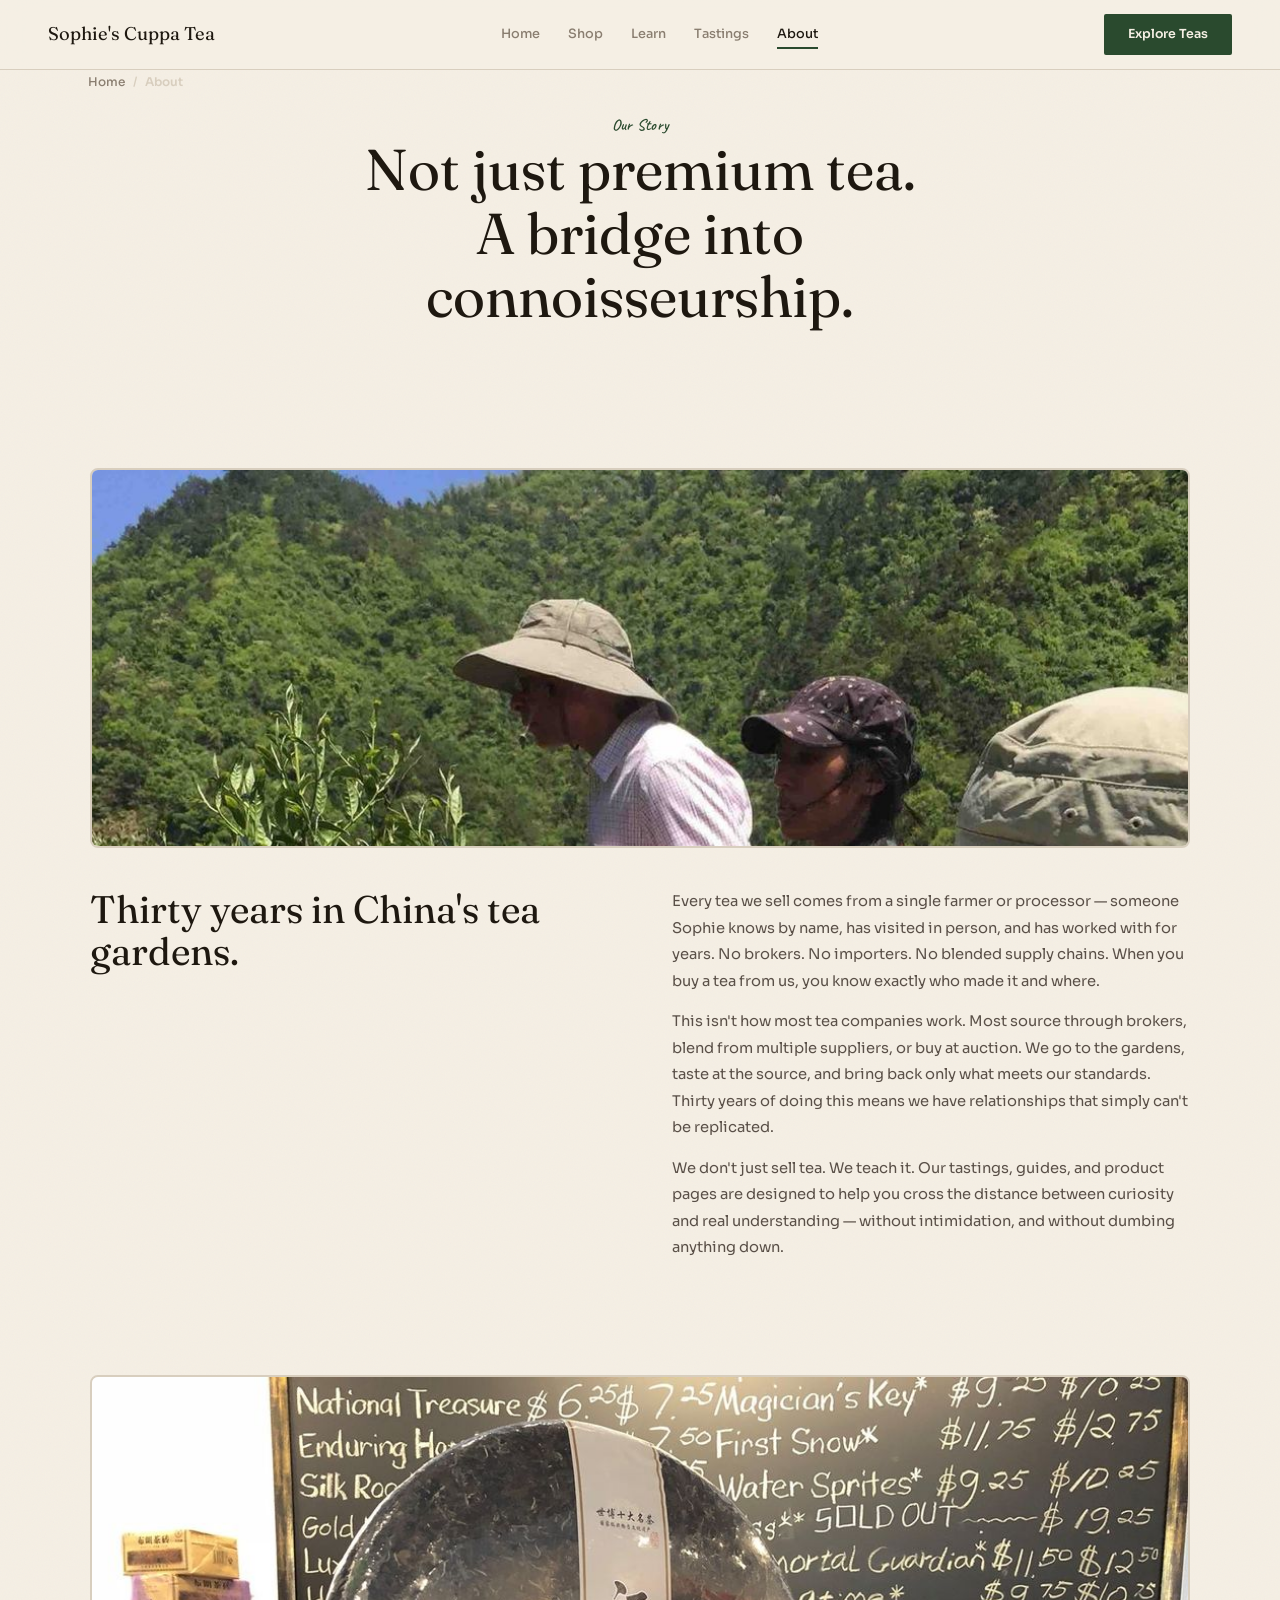
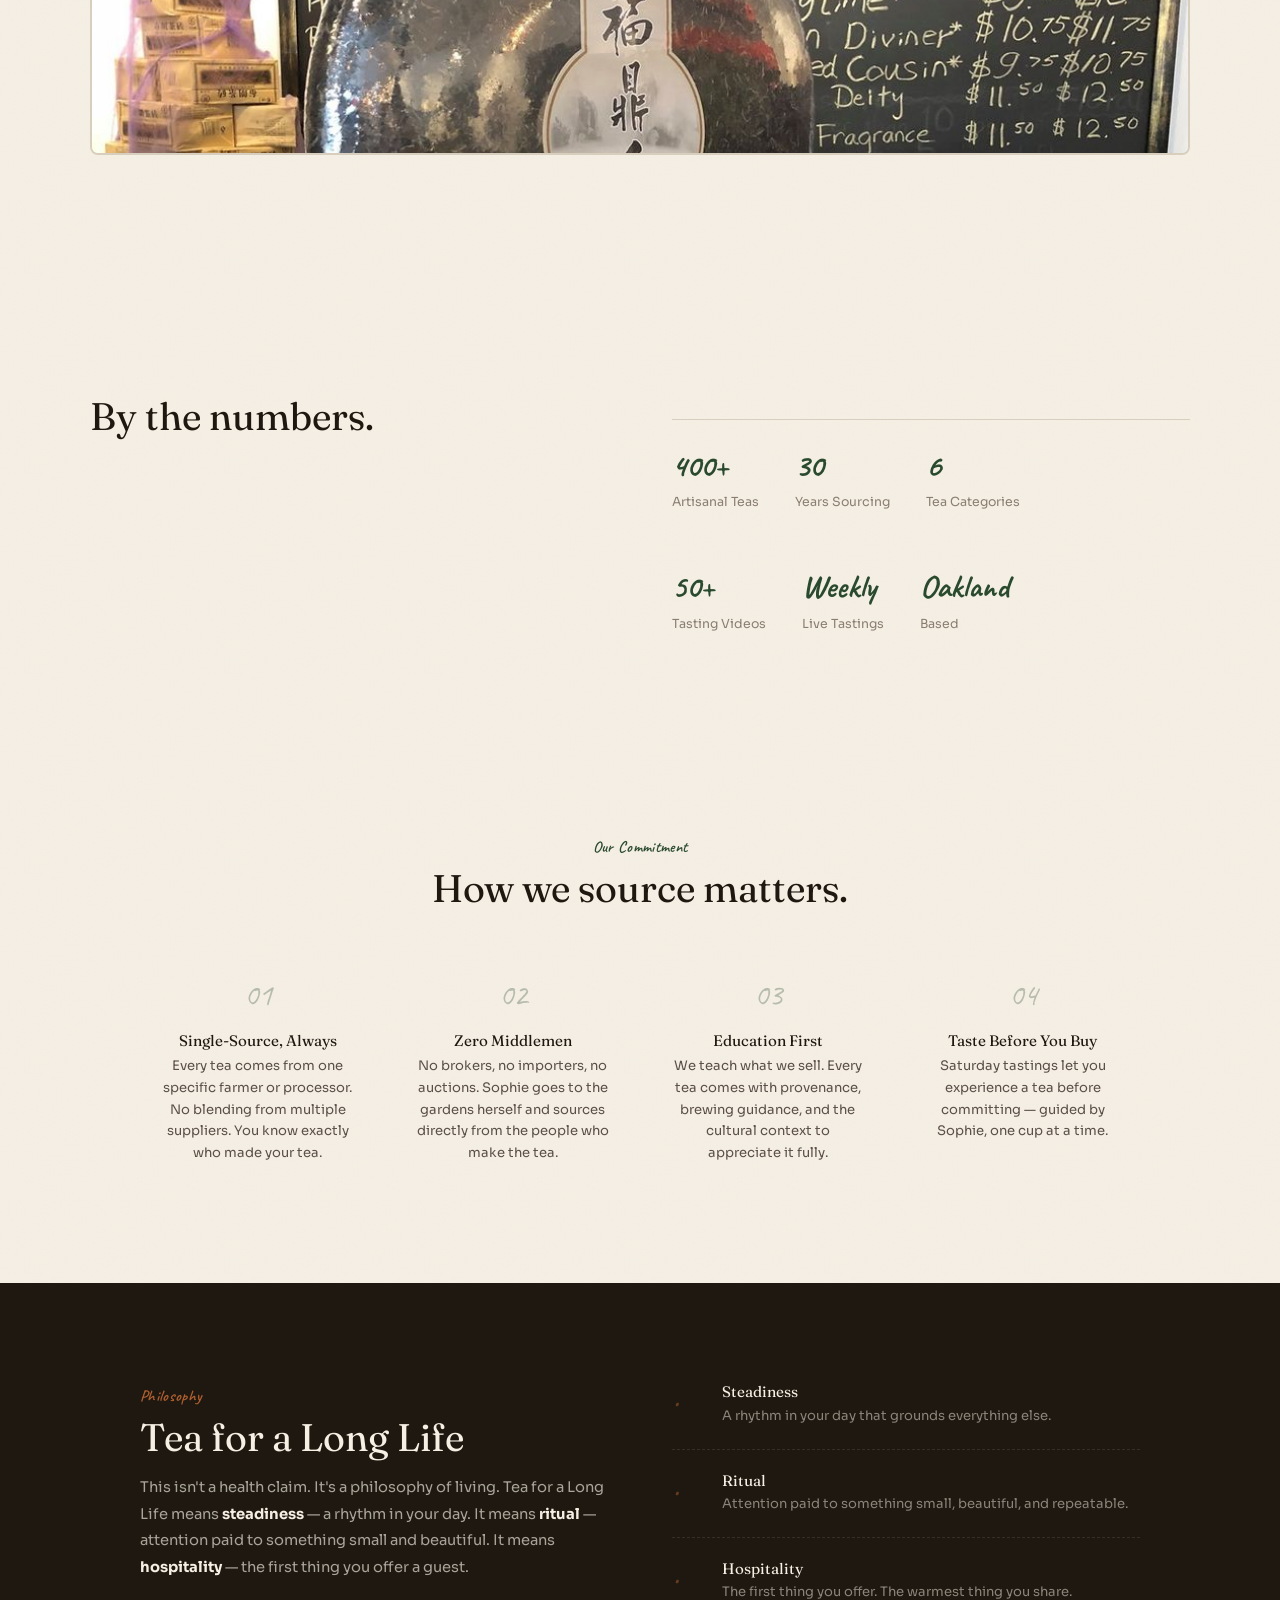
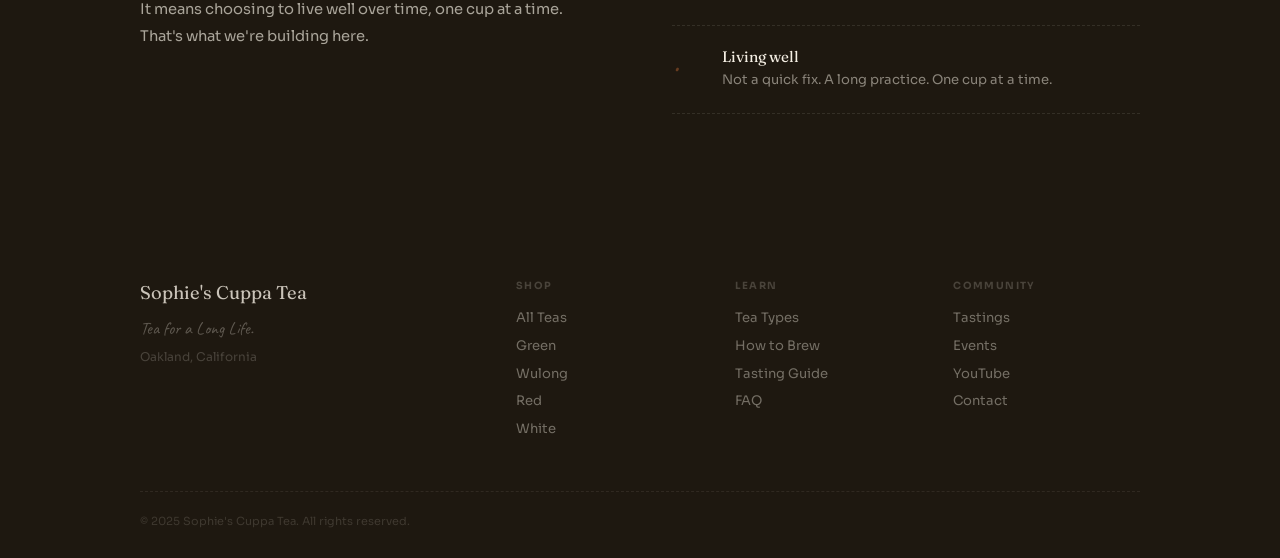
==== about.html @ 0ee6dff6 "Design v8: Block Print Edition — handmade linocut aesthetic Warm paper background with subtle noise " ====
<!DOCTYPE html>
<html lang="en">
  <head>
    <meta charset="UTF-8" />
    <meta name="viewport" content="width=device-width, initial-scale=1.0" />
    <title>About — Sophie's Cuppa Tea</title>
    <meta name="description" content="Thirty years of sourcing extraordinary Chinese tea, directly from the gardens." />
    <link rel="preconnect" href="https://fonts.googleapis.com" />
    <link rel="preconnect" href="https://fonts.gstatic.com" crossorigin />
    <link href="https://fonts.googleapis.com/css2?family=Caveat:wght@400;500;600;700&family=Sora:wght@300;400;500;600;700&family=Fraunces:ital,opsz,wght@0,9..144,300..900;1,9..144,300..900&family=Playfair+Display:wght@700;900&display=swap" rel="stylesheet" />
    <link rel="stylesheet" href="./styles.css" />
  </head>
  <body>

    <nav class="nav" id="nav">
      <a href="index.html" class="nav-logo">Sophie's Cuppa Tea</a>
      <div class="nav-center">
        <a href="index.html">Home</a>
        <a href="shop.html">Shop</a>
        <a href="learn.html">Learn</a>
        <a href="tastings.html">Tastings</a>
        <a href="about.html" class="is-current">About</a>
      </div>
      <a href="shop.html" class="nav-btn">Explore Teas</a>
      <button class="nav-burger" aria-label="Menu"><span></span><span></span></button>
    </nav>

    <div class="breadcrumbs">
      <a href="index.html">Home</a>
      <span>/</span>
      <span class="breadcrumb-current">About</span>
    </div>

    <section class="page-hero page-hero--compact">
      <span class="label">Our Story</span>
      <h1>Not just premium tea.<br/>A bridge into connoisseurship.</h1>
    </section>

    <!-- ══ FOUNDER ══ -->
    <section class="about">
      <div class="about-img reveal">
        <img src="./img/hero-founders.jpg" alt="Sophie sourcing tea in China" />
      </div>
      <div class="about-grid">
        <div class="about-left reveal">
          <h2>Thirty years in China's tea gardens.</h2>
        </div>
        <div class="about-right reveal">
          <p>Every tea we sell comes from a single farmer or processor — someone Sophie knows by name, has visited in person, and has worked with for years. No brokers. No importers. No blended supply chains. When you buy a tea from us, you know exactly who made it and where.</p>
          <p>This isn't how most tea companies work. Most source through brokers, blend from multiple suppliers, or buy at auction. We go to the gardens, taste at the source, and bring back only what meets our standards. Thirty years of doing this means we have relationships that simply can't be replicated.</p>
          <p>We don't just sell tea. We teach it. Our tastings, guides, and product pages are designed to help you cross the distance between curiosity and real understanding — without intimidation, and without dumbing anything down.</p>
        </div>
      </div>
    </section>

    <!-- ══ HERO IMAGE ══ -->
    <section class="about" style="padding-top:0">
      <div class="about-img reveal">
        <img src="./img/hero-cake.jpg" alt="Traditional tea cake" />
      </div>
    </section>

    <!-- ══ STATS ══ -->
    <section class="about">
      <div class="about-grid">
        <div class="about-left reveal">
          <h2>By the numbers.</h2>
        </div>
        <div class="about-right reveal">
          <div class="about-stats">
            <div><strong>400+</strong> Artisanal Teas</div>
            <div><strong>30</strong> Years Sourcing</div>
            <div><strong>6</strong> Tea Categories</div>
          </div>
          <div class="about-stats" style="margin-top:24px;padding-top:24px;border-top:1px solid var(--stone)">
            <div><strong>50+</strong> Tasting Videos</div>
            <div><strong>Weekly</strong> Live Tastings</div>
            <div><strong>Oakland</strong> Based</div>
          </div>
        </div>
      </div>
    </section>

    <!-- ══ VALUES ══ -->
    <section class="values">
      <div class="values-head reveal">
        <span class="label">Our Commitment</span>
        <h2>How we source matters.</h2>
      </div>
      <div class="values-grid">
        <div class="val reveal">
          <div class="val-num">01</div>
          <h3>Single-Source, Always</h3>
          <p>Every tea comes from one specific farmer or processor. No blending from multiple suppliers. You know exactly who made your tea.</p>
        </div>
        <div class="val reveal">
          <div class="val-num">02</div>
          <h3>Zero Middlemen</h3>
          <p>No brokers, no importers, no auctions. Sophie goes to the gardens herself and sources directly from the people who make the tea.</p>
        </div>
        <div class="val reveal">
          <div class="val-num">03</div>
          <h3>Education First</h3>
          <p>We teach what we sell. Every tea comes with provenance, brewing guidance, and the cultural context to appreciate it fully.</p>
        </div>
        <div class="val reveal">
          <div class="val-num">04</div>
          <h3>Taste Before You Buy</h3>
          <p>Saturday tastings let you experience a tea before committing — guided by Sophie, one cup at a time.</p>
        </div>
      </div>
    </section>

    <!-- ══ TEA FOR A LONG LIFE ══ -->
    <section class="brewing">
      <div class="brewing-grid">
        <div class="brewing-text reveal">
          <span class="label">Philosophy</span>
          <h2>Tea for a Long Life</h2>
          <p>This isn't a health claim. It's a philosophy of living. Tea for a Long Life means <strong>steadiness</strong> — a rhythm in your day. It means <strong>ritual</strong> — attention paid to something small and beautiful. It means <strong>hospitality</strong> — the first thing you offer a guest.</p>
          <p>It means choosing to live well over time, one cup at a time. That's what we're building here.</p>
        </div>
        <div class="brewing-steps reveal">
          <div class="brew-step">
            <div class="step-num">&bull;</div>
            <div><h3>Steadiness</h3><p>A rhythm in your day that grounds everything else.</p></div>
          </div>
          <div class="brew-step">
            <div class="step-num">&bull;</div>
            <div><h3>Ritual</h3><p>Attention paid to something small, beautiful, and repeatable.</p></div>
          </div>
          <div class="brew-step">
            <div class="step-num">&bull;</div>
            <div><h3>Hospitality</h3><p>The first thing you offer. The warmest thing you share.</p></div>
          </div>
          <div class="brew-step">
            <div class="step-num">&bull;</div>
            <div><h3>Living well</h3><p>Not a quick fix. A long practice. One cup at a time.</p></div>
          </div>
        </div>
      </div>
    </section>

    <footer class="footer">
      <div class="footer-top">
        <div class="footer-brand"><span class="footer-logo">Sophie's Cuppa Tea</span><p class="footer-motto">Tea for a Long Life.</p><p class="footer-loc">Oakland, California</p></div>
        <div class="footer-cols">
          <div class="footer-col"><h4>Shop</h4><a href="shop.html">All Teas</a><a href="shop.html">Green</a><a href="shop.html">Wulong</a><a href="shop.html">Red</a><a href="shop.html">White</a></div>
          <div class="footer-col"><h4>Learn</h4><a href="learn.html">Tea Types</a><a href="learn.html">How to Brew</a><a href="learn.html">Tasting Guide</a><a href="learn.html">FAQ</a></div>
          <div class="footer-col"><h4>Community</h4><a href="tastings.html">Tastings</a><a href="tastings.html">Events</a><a href="https://www.youtube.com/@sophiescuppatea6726" target="_blank" rel="noopener">YouTube</a><a href="about.html">Contact</a></div>
        </div>
      </div>
      <div class="footer-bottom"><p>&copy; 2025 Sophie's Cuppa Tea. All rights reserved.</p></div>
    </footer>

    <script src="./script.js"></script>
  </body>
</html>
---- styles.css ----
/* ═══════════════════════════════════════════
   Sophie's Cuppa Tea — Block Print Edition
   Aesthetic: Handmade linocut / woodblock.
   Warm paper, hand-carved stamps, artisan charm.
   ═══════════════════════════════════════════ */

@import url('https://fonts.googleapis.com/css2?family=Caveat:wght@400;500;600;700&display=swap');

:root {
  --paper: #f5efe4;
  --paper-dark: #e8dece;
  --paper-light: #faf6f0;
  --white: #ffffff;
  --ink: #1e1810;
  --mid: #5a5048;
  --muted: #8a7e70;
  --line: #d8cebe;

  --stamp-green: #2a4a2e;
  --stamp-red: #8a2e20;
  --stamp-indigo: #2a3454;
  --stamp-clay: #b06030;
  --stamp-gold: #a88028;
  --stamp-brown: #4a3828;

  --green-light: rgba(42,74,46,0.08);
  --red-light: rgba(138,46,32,0.08);
  --indigo-light: rgba(42,52,84,0.08);
  --wulong-light: rgba(138,96,48,0.08);
  --white-tea-light: rgba(138,126,112,0.08);

  --font: 'Sora', sans-serif;
  --serif: 'Fraunces', serif;
  --hand: 'Caveat', cursive;

  --r: 4px;
  --r-md: 8px;
  --r-lg: 12px;
  --ease: cubic-bezier(0.16, 1, 0.3, 1);
}

/* ═══ RESET ═══ */
*, *::before, *::after { box-sizing: border-box; margin: 0; padding: 0; }
html { scroll-behavior: smooth; -webkit-font-smoothing: antialiased; }
body {
  font-family: var(--font); color: var(--ink); line-height: 1.65; font-size: 15px;
  overflow-x: hidden;
  background: var(--paper);
  background-image: url("data:image/svg+xml,%3Csvg width='200' height='200' xmlns='http://www.w3.org/2000/svg'%3E%3Cfilter id='n'%3E%3CfeTurbulence baseFrequency='0.75' numOctaves='4' type='fractalNoise' stitchTiles='stitch'/%3E%3C/filter%3E%3Crect width='100%25' height='100%25' filter='url(%23n)' opacity='0.03'/%3E%3C/svg%3E");
}
img { max-width: 100%; display: block; }
a { color: inherit; text-decoration: none; }
button { font-family: inherit; }
h1, h2 { font-family: var(--serif); font-weight: 400; line-height: 1.1; color: var(--ink); }
h3 { font-family: var(--serif); font-weight: 400; line-height: 1.15; color: var(--ink); }

/* ═══ BLOCK PRINT DECORATIONS ═══ */
.stamp {
  display: inline-block; padding: 6px 16px;
  border: 2px solid currentColor; border-radius: 2px;
  font-family: var(--hand); font-size: 0.95rem; font-weight: 600;
  letter-spacing: 0.04em; transform: rotate(-1deg);
  position: relative;
}
.stamp::after {
  content: ''; position: absolute; inset: -1px;
  border: 1px solid currentColor; border-radius: 3px; opacity: 0.3;
  transform: rotate(0.5deg);
}
.hand { font-family: var(--hand); }
.hand-lg { font-family: var(--hand); font-size: 1.4rem; font-weight: 500; }

/* Inline leaf SVG decoration */
.leaf-divider {
  display: flex; align-items: center; justify-content: center;
  gap: 12px; margin: 32px 0; color: var(--stamp-green); opacity: 0.3;
}
.leaf-divider::before, .leaf-divider::after {
  content: ''; width: 40px; height: 1px; background: currentColor;
}

/* ═══ NAV ═══ */
.nav {
  position: fixed; top: 0; left: 0; right: 0; z-index: 100;
  display: flex; align-items: center; justify-content: space-between;
  padding: 14px 48px; background: rgba(245,239,228,0.92);
  backdrop-filter: blur(16px); -webkit-backdrop-filter: blur(16px);
  border-bottom: 1px solid var(--line);
  transition: all 0.4s var(--ease);
}
.nav.scrolled { padding: 10px 48px; }
.nav-logo { font-family: var(--serif); font-size: 1.15rem; color: var(--ink); }
.nav-center { display: flex; gap: 28px; }
.nav-center a {
  font-size: 0.8rem; font-weight: 500; color: var(--muted);
  transition: color 0.3s; position: relative;
}
.nav-center a::after {
  content: ''; position: absolute; bottom: -4px; left: 0; height: 1.5px; width: 0;
  background: var(--stamp-green); transition: width 0.3s var(--ease);
}
.nav-center a:hover { color: var(--ink); }
.nav-center a:hover::after { width: 100%; }
.nav-center a.is-current { color: var(--ink); }
.nav-center a.is-current::after { width: 100%; }
.nav-btn {
  font-size: 0.78rem; font-weight: 600; padding: 10px 24px;
  border-radius: 2px; background: var(--stamp-green); color: var(--paper);
  transition: all 0.3s var(--ease); border: none;
}
.nav-btn:hover { background: var(--ink); transform: translateY(-1px); }
.nav-burger { display: none; background: none; border: none; cursor: pointer; width: 24px; height: 16px; position: relative; }
.nav-burger span { display: block; width: 100%; height: 1.5px; background: var(--ink); position: absolute; transition: 0.3s; }
.nav-burger span:first-child { top: 0; } .nav-burger span:last-child { bottom: 0; }

/* ═══ BUTTONS ═══ */
.btn {
  display: inline-flex; align-items: center; justify-content: center;
  font-family: var(--font); font-size: 0.82rem; font-weight: 600;
  padding: 14px 32px; border-radius: 2px; border: none;
  cursor: pointer; transition: all 0.3s var(--ease);
}
.btn-dark { background: var(--stamp-green); color: var(--paper); }
.btn-dark:hover { background: var(--ink); transform: translateY(-1px); }
.btn-ghost { background: transparent; color: var(--ink); border: 1.5px solid var(--line); }
.btn-ghost:hover { border-color: var(--ink); }
.btn-light { background: var(--paper-light); color: var(--ink); border: 1px solid var(--line); }
.btn-light:hover { background: var(--white); }
.text-link { font-size: 0.85rem; font-weight: 600; color: var(--stamp-green); border-bottom: 1px solid var(--stamp-green); padding-bottom: 1px; }
.label { display: inline-block; font-family: var(--hand); font-size: 1rem; font-weight: 600; color: var(--stamp-green); letter-spacing: 0.02em; }
.label--light { color: rgba(255,255,255,0.6); }

/* ═══ HERO ═══ */
.hero {
  min-height: 100vh; display: grid; grid-template-columns: 1.1fr 0.9fr;
  grid-template-rows: 1fr auto; align-items: center;
  padding: 120px 48px 60px; max-width: 1280px; margin: 0 auto; gap: 48px;
}
.hero-content { grid-row: 1; }
.hero-img { grid-row: 1; border-radius: var(--r-md); overflow: hidden; max-height: 480px; border: 2px solid var(--line); }
.hero-img img { width: 100%; height: 100%; object-fit: cover; }
.hero-metrics { grid-column: 1 / -1; }
.hero-pill {
  display: inline-flex; font-family: var(--hand); font-size: 1.05rem;
  color: var(--muted); margin-bottom: 20px;
}
.hero h1 {
  font-size: clamp(2.8rem, 5.5vw, 4.8rem); letter-spacing: -0.03em;
  max-width: 14ch; line-height: 1.05;
}
.hero-sub { margin-top: 20px; font-size: 0.95rem; line-height: 1.8; color: var(--mid); max-width: 500px; }
.hero-btns { display: flex; flex-wrap: wrap; gap: 12px; margin-top: 32px; }
.hero-metrics {
  display: flex; gap: 48px; margin-top: auto; padding-top: 48px;
  border-top: 1px solid var(--line);
}
.metric { display: flex; flex-direction: column; gap: 2px; }
.metric-num { font-family: var(--hand); font-size: 2rem; font-weight: 700; color: var(--stamp-green); }
.metric-label { font-size: 0.68rem; font-weight: 600; letter-spacing: 0.1em; text-transform: uppercase; color: var(--muted); }

/* ═══ ABOUT ═══ */
.about { padding: 100px 48px; }
.about-img { max-width: 1100px; margin: 0 auto 40px; border-radius: var(--r-md); overflow: hidden; max-height: 380px; border: 2px solid var(--line); }
.about-img img { width: 100%; height: 100%; object-fit: cover; }
.about-grid { max-width: 1100px; margin: 0 auto; display: grid; grid-template-columns: 1fr 1fr; gap: 64px; align-items: start; }
.about-left h2 { font-size: clamp(1.8rem, 3vw, 2.6rem); }
.about-right p { font-size: 0.92rem; line-height: 1.8; color: var(--mid); margin-bottom: 14px; }
.about-stats { display: flex; gap: 36px; margin-top: 24px; padding-top: 20px; border-top: 1px solid var(--line); }
.about-stats div { font-size: 0.78rem; color: var(--muted); }
.about-stats strong { display: block; font-family: var(--hand); font-size: 2rem; font-weight: 700; color: var(--stamp-green); }

/* ═══ TYPES ═══ */
.types { padding: 80px 48px; background: var(--paper-dark); }
.types-head { text-align: center; max-width: 500px; margin: 0 auto 40px; }
.types-head h2 { font-size: clamp(2rem, 3.5vw, 2.8rem); }
.types-head p { margin-top: 10px; font-size: 0.92rem; color: var(--mid); }
.types-row { display: flex; flex-wrap: wrap; justify-content: center; gap: 10px; max-width: 800px; margin: 0 auto; }
.type-pill {
  display: flex; align-items: center; gap: 10px;
  padding: 14px 24px; border-radius: 2px;
  background: var(--paper-light); border: 1.5px solid var(--line);
  font-size: 0.92rem; font-weight: 600; color: var(--ink);
  transition: all 0.3s var(--ease);
}
.type-pill:hover { transform: translateY(-2px); box-shadow: 0 4px 12px rgba(0,0,0,0.06); border-color: var(--stamp-green); }
.type-dot { width: 10px; height: 10px; border-radius: 2px; background: var(--c); flex-shrink: 0; }
.type-pill em { font-style: normal; font-family: var(--hand); font-size: 0.9rem; color: var(--muted); }
.types-cta { text-align: center; margin-top: 32px; }

/* ═══ COLLECTION ═══ */
.collection { padding: 100px 48px; }
.collection--home { background: var(--paper); }
.collection-head { text-align: center; max-width: 520px; margin: 0 auto 40px; }
.collection-head h2 { font-size: clamp(2rem, 3.5vw, 2.8rem); }
.collection-head p { margin-top: 10px; font-size: 0.92rem; color: var(--mid); }
.grid { display: grid; grid-template-columns: repeat(3, 1fr); gap: 20px; max-width: 1100px; margin: 0 auto; }
.grid--3 { grid-template-columns: repeat(3, 1fr); }

.card {
  background: var(--paper-light); border: 1.5px solid var(--line);
  border-radius: var(--r-md); overflow: hidden; cursor: pointer;
  display: flex; flex-direction: column; transition: all 0.4s var(--ease);
  position: relative;
}
.card::before {
  content: ''; position: absolute; top: 8px; right: 8px;
  width: 24px; height: 24px; border-radius: 50%;
  background: var(--stamp-green); opacity: 0;
  transition: opacity 0.3s; z-index: 2;
}
.card:hover { transform: translateY(-4px) rotate(-0.3deg); box-shadow: 0 8px 24px rgba(0,0,0,0.08); border-color: var(--stamp-green); }
.card:hover::before { opacity: 0.08; }
.card.is-hidden { display: none; }
.card-img { width: 100%; height: 200px; overflow: hidden; }
.card-img img { width: 100%; height: 100%; object-fit: cover; transition: transform 0.5s var(--ease); }
.card:hover .card-img img { transform: scale(1.04); }

.grid > .card > .card-head, .grid > .card > h3, .grid > .card > .origin,
.grid > .card > .desc, .grid > .card > .flavors, .grid > .card > .card-foot { padding-left: 20px; padding-right: 20px; }
.card-head { display: flex; align-items: center; justify-content: space-between; padding-top: 16px; margin-bottom: 8px; }
.tag { font-size: 0.62rem; font-weight: 700; letter-spacing: 0.08em; text-transform: uppercase; padding: 4px 10px; border-radius: 2px; }
.tag--green { background: var(--green-light); color: var(--stamp-green); }
.tag--white { background: var(--white-tea-light); color: #6a6050; }
.tag--red { background: var(--red-light); color: var(--stamp-red); }
.tag--wulong { background: var(--wulong-light); color: #7a5a28; }
.temp { font-family: var(--hand); font-size: 1.1rem; color: var(--muted); }
.card h3 { font-size: 1.35rem; }
.origin { font-size: 0.75rem; font-weight: 500; color: var(--muted); margin-top: 2px; margin-bottom: 10px; }
.desc { font-size: 0.82rem; line-height: 1.7; color: var(--mid); flex: 1; }
.flavors { display: flex; flex-wrap: wrap; gap: 5px; margin-top: 12px; }
.flavors span { font-size: 0.65rem; font-weight: 600; padding: 3px 8px; border-radius: 2px; background: var(--paper-dark); color: var(--mid); }
.card-foot {
  display: flex; align-items: center; justify-content: space-between;
  margin-top: 14px; padding-top: 12px; padding-bottom: 20px;
  border-top: 1px dashed var(--line); font-size: 0.7rem; font-weight: 600; color: var(--muted);
}
.level--begin { color: var(--stamp-green); }
.yt-link { font-size: 0.7rem; font-weight: 600; color: var(--stamp-red); }
.section-cta { text-align: center; margin-top: 40px; }

/* ═══ TASTINGS ═══ */
.tastings { padding: 100px 48px; background: var(--stamp-green); color: var(--paper); }
.tastings-grid { max-width: 1000px; margin: 0 auto; display: grid; grid-template-columns: 1.1fr 0.9fr; gap: 56px; align-items: center; }
.tastings-left h2 { font-size: clamp(2rem, 3.5vw, 2.6rem); color: var(--paper); }
.tastings-left p { margin-top: 16px; font-size: 0.92rem; line-height: 1.8; color: rgba(245,239,228,0.7); max-width: 440px; }
.tastings-left .btn { margin-top: 24px; background: var(--paper); color: var(--stamp-green); }
.capture-box { background: rgba(255,255,255,0.08); border: 1px dashed rgba(255,255,255,0.2); border-radius: var(--r-md); padding: 28px; }
.capture-box h3 { font-size: 1.2rem; color: var(--paper); }
.capture-box p { margin-top: 8px; font-size: 0.82rem; line-height: 1.65; color: rgba(245,239,228,0.6); }
.capture { display: flex; gap: 8px; margin-top: 16px; }
.capture input { flex: 1; padding: 12px 16px; border-radius: 2px; border: 1px solid rgba(255,255,255,0.2); background: rgba(255,255,255,0.06); color: var(--paper); font-family: var(--font); font-size: 0.82rem; outline: none; }
.capture input::placeholder { color: rgba(245,239,228,0.4); }
.capture input:focus { border-color: rgba(255,255,255,0.4); }
.capture .btn-dark { background: var(--paper); color: var(--stamp-green); white-space: nowrap; border-radius: 2px; }

/* ═══ RITUAL (home tastings) ═══ */
.ritual { padding: 100px 48px; background: var(--stamp-green); color: var(--paper); }
.ritual-inner { max-width: 1000px; margin: 0 auto; display: grid; grid-template-columns: 1.1fr 0.9fr; gap: 64px; align-items: center; }
.ritual-text h2 { font-size: clamp(2rem, 3.5vw, 2.6rem); color: var(--paper); }
.ritual-text p { margin-top: 16px; font-size: 0.92rem; line-height: 1.8; color: rgba(245,239,228,0.7); max-width: 440px; }
.ritual-text .btn { margin-top: 28px; background: var(--paper); color: var(--stamp-green); }
.ritual-capture { background: rgba(255,255,255,0.06); border: 1px dashed rgba(255,255,255,0.2); border-radius: var(--r-md); padding: 32px; }
.ritual-capture h3 { font-size: 1.2rem; color: var(--paper); }
.ritual-capture p { margin-top: 8px; font-size: 0.82rem; line-height: 1.65; color: rgba(245,239,228,0.6); }

/* ═══ FOOTER ═══ */
.footer { background: var(--ink); color: rgba(245,239,228,0.5); padding: 64px 48px 28px; }
.footer-top { max-width: 1000px; margin: 0 auto; display: grid; grid-template-columns: 1fr 2fr; gap: 64px; }
.footer-logo { font-family: var(--serif); font-size: 1.15rem; color: rgba(245,239,228,0.8); display: block; }
.footer-motto { font-family: var(--hand); font-size: 1.1rem; color: rgba(245,239,228,0.3); margin-top: 6px; }
.footer-loc { font-size: 0.75rem; color: rgba(245,239,228,0.2); margin-top: 4px; }
.footer-cols { display: grid; grid-template-columns: repeat(3, 1fr); gap: 32px; }
.footer-col h4 { font-size: 0.62rem; font-weight: 700; letter-spacing: 0.14em; text-transform: uppercase; color: rgba(245,239,228,0.2); margin-bottom: 10px; }
.footer-col a { display: block; font-size: 0.82rem; padding: 3px 0; color: rgba(245,239,228,0.4); transition: color 0.25s; }
.footer-col a:hover { color: rgba(245,239,228,0.8); }
.footer-bottom { max-width: 1000px; margin: 48px auto 0; padding-top: 20px; border-top: 1px dashed rgba(245,239,228,0.08); }
.footer-bottom p { font-size: 0.7rem; color: rgba(245,239,228,0.15); }

/* ═══ BREADCRUMBS ═══ */
.breadcrumbs { max-width: 1200px; margin: 0 auto; padding: 72px 48px 0; display: flex; align-items: center; gap: 8px; font-size: 0.75rem; font-weight: 500; }
.breadcrumbs a { color: var(--muted); transition: color 0.2s; }
.breadcrumbs a:hover { color: var(--ink); }
.breadcrumbs > span { color: var(--line); }
.breadcrumb-current { color: var(--ink); font-weight: 600; }

/* ═══ PAGE HERO ═══ */
.page-hero { padding: 88px 48px 40px; max-width: 1200px; margin: 0 auto; text-align: center; }
.page-hero--compact { padding-top: 20px; }
.page-hero h1 { font-size: clamp(2.2rem, 4.5vw, 3.6rem); max-width: 16ch; margin: 0 auto; }
.page-hero .hero-sub { max-width: 520px; margin: 16px auto 0; color: var(--mid); font-size: 0.92rem; line-height: 1.8; }

/* ═══ FILTER ═══ */
.filter-row { display: flex; flex-wrap: wrap; justify-content: center; gap: 8px; margin-bottom: 36px; }
.filter {
  font-family: var(--font); font-size: 0.75rem; font-weight: 600;
  padding: 9px 20px; border-radius: 2px;
  border: 1.5px solid var(--line); background: var(--paper-light);
  color: var(--muted); cursor: pointer; transition: all 0.25s var(--ease);
}
.filter:hover { border-color: var(--ink); color: var(--ink); }
.filter.is-on { background: var(--stamp-green); color: var(--paper); border-color: var(--stamp-green); }

/* ═══ BROWSE ═══ */
.browse { padding: 80px 48px; background: var(--paper-dark); }
.browse-head { text-align: center; max-width: 520px; margin: 0 auto 36px; }
.browse-head h2 { font-size: clamp(1.8rem, 3vw, 2.4rem); margin-top: 6px; }
.browse-head p { margin-top: 8px; color: var(--mid); font-size: 0.92rem; }
.browse-grid { display: grid !important; grid-template-columns: repeat(4, 1fr) !important; gap: 14px; max-width: 1000px; margin: 0 auto; }
a.browse-card {
  display: flex !important; flex-direction: column; gap: 8px;
  background: var(--paper-light); border: 1.5px solid var(--line);
  border-radius: var(--r); padding: 20px; text-decoration: none; color: var(--ink);
  transition: all 0.3s var(--ease);
}
a.browse-card:hover { transform: translateY(-2px) rotate(-0.3deg); box-shadow: 0 6px 16px rgba(0,0,0,0.06); border-color: var(--stamp-green); }
.browse-dot { display: block; width: 8px; height: 8px; border-radius: 2px; background: var(--bc); }
a.browse-card h3 { font-family: var(--serif); font-size: 1rem; font-weight: 400; padding: 0; margin: 0; }
a.browse-card p { font-size: 0.75rem; line-height: 1.55; color: var(--muted); padding: 0; margin: 0; }
.browse-count { font-family: var(--hand); font-size: 0.9rem; font-weight: 600; color: var(--bc); }

/* ═══ SPOTLIGHT ═══ */
.spotlight { padding: 40px 48px 100px; }
.spotlight-card { max-width: 1000px; margin: 0 auto; background: var(--ink); color: var(--paper); border-radius: var(--r-md); padding: 56px; display: grid; grid-template-columns: 0.4fr 1fr 0.8fr; gap: 44px; border: 2px solid rgba(245,239,228,0.1); }
.spotlight-img { border-radius: var(--r); overflow: hidden; border: 2px solid rgba(245,239,228,0.1); }
.spotlight-img img { width: 100%; height: 100%; object-fit: cover; }
.spotlight-left .label { color: var(--stamp-clay); }
.spotlight-left h2 { font-size: clamp(1.8rem, 3vw, 2.6rem); color: var(--paper); margin-top: 6px; }
.spotlight-type { font-size: 0.78rem; color: rgba(245,239,228,0.4); margin-top: 4px; }
.spotlight-left > p { margin-top: 16px; font-size: 0.88rem; line-height: 1.8; color: rgba(245,239,228,0.65); }
.spotlight-left blockquote { margin-top: 20px; font-family: var(--hand); font-size: 1.15rem; line-height: 1.4; color: rgba(245,239,228,0.5); padding-left: 16px; border-left: 2px dashed rgba(245,239,228,0.2); }
.detail { display: flex; justify-content: space-between; padding: 11px 0; border-bottom: 1px dashed rgba(245,239,228,0.1); }
.detail span { font-size: 0.68rem; font-weight: 600; letter-spacing: 0.08em; text-transform: uppercase; color: rgba(245,239,228,0.3); }
.detail strong { font-weight: 500; font-size: 0.85rem; }
.spotlight-right .btn-dark { background: var(--paper); color: var(--ink); }

/* ═══ LEARN ═══ */
.learn { padding: 100px 48px; background: var(--paper-dark); }
.learn-head { text-align: center; max-width: 460px; margin: 0 auto 40px; }
.learn-head h2 { font-size: clamp(2rem, 3.5vw, 2.6rem); }
.learn-head p { margin-top: 8px; color: var(--mid); font-size: 0.92rem; }
.learn-grid { display: grid; grid-template-columns: repeat(3, 1fr); gap: 16px; max-width: 1000px; margin: 0 auto; }
.learn-card { background: var(--paper-light); border: 1.5px solid var(--line); border-radius: var(--r-md); padding: 32px; display: flex; flex-direction: column; text-decoration: none; color: inherit; transition: all 0.4s var(--ease); }
.learn-card:hover { transform: translateY(-3px) rotate(-0.2deg); box-shadow: 0 8px 20px rgba(0,0,0,0.06); border-color: var(--stamp-green); }
.learn-num { font-family: var(--hand); font-size: 2.4rem; color: var(--stamp-green); margin-bottom: 12px; opacity: 0.3; }
.learn-card h3 { font-size: 1.1rem; margin-bottom: 6px; }
.learn-card p { font-size: 0.82rem; line-height: 1.65; color: var(--mid); flex: 1; }
.learn-arrow { margin-top: 16px; font-size: 1rem; color: var(--stamp-green); transition: transform 0.3s var(--ease); }
.learn-card:hover .learn-arrow { transform: translateX(4px); }

/* ═══ BREWING ═══ */
.brewing { padding: 100px 48px; background: var(--ink); color: var(--paper); }
.brewing-grid { max-width: 1000px; margin: 0 auto; display: grid; grid-template-columns: 1fr 1fr; gap: 64px; align-items: start; }
.brewing-text .label { color: var(--stamp-clay); }
.brewing-text h2 { font-size: clamp(1.8rem, 3vw, 2.4rem); margin-top: 6px; color: var(--paper); }
.brewing-text p { margin-top: 16px; font-size: 0.92rem; line-height: 1.8; color: rgba(245,239,228,0.65); }
.brewing-text strong { color: var(--paper); }
.brewing-steps { display: flex; flex-direction: column; }
.brew-step { display: flex; gap: 18px; padding: 22px 0; border-bottom: 1px dashed rgba(245,239,228,0.1); }
.brew-step:first-child { padding-top: 0; }
.step-num { font-family: var(--hand); font-size: 1.6rem; color: var(--stamp-clay); flex-shrink: 0; width: 32px; opacity: 0.5; }
.brew-step h3 { font-size: 0.95rem; margin-bottom: 4px; color: var(--paper); }
.brew-step p { font-size: 0.82rem; line-height: 1.65; color: rgba(245,239,228,0.5); }

/* ═══ VALUES ═══ */
.values { padding: 100px 48px; }
.values-head { text-align: center; max-width: 460px; margin: 0 auto 40px; }
.values-head h2 { font-size: clamp(1.8rem, 3vw, 2.4rem); margin-top: 6px; }
.values-grid { display: grid; grid-template-columns: repeat(4, 1fr); gap: 20px; max-width: 1000px; margin: 0 auto; }
.val { text-align: center; padding: 20px; }
.val-num { font-family: var(--hand); font-size: 2rem; color: var(--stamp-green); margin-bottom: 10px; opacity: 0.3; }
.val h3 { font-size: 0.95rem; margin-bottom: 6px; }
.val p { font-size: 0.82rem; line-height: 1.65; color: var(--mid); }

/* ═══ YOUTUBE ═══ */
.yt-section { padding: 80px 48px; }
.yt-inner { max-width: 520px; margin: 0 auto; text-align: center; }
.yt-inner h2 { font-size: clamp(1.8rem, 3vw, 2.4rem); margin-top: 6px; }
.yt-inner p { margin-top: 12px; font-size: 0.92rem; line-height: 1.8; color: var(--mid); }
.yt-inner .btn { margin-top: 24px; }

/* ═══ PDP ═══ */
.pdp { padding: 20px 48px 80px; max-width: 1200px; margin: 0 auto; }
.pdp-grid { display: grid; grid-template-columns: 1fr 1fr; gap: 48px; align-items: start; }
.pdp-media { position: sticky; top: 80px; }
.pdp-image { border-radius: var(--r-md); overflow: hidden; }
.pdp-image-placeholder { width: 100%; aspect-ratio: 1; display: flex; align-items: center; justify-content: center; border-radius: var(--r-md); background: var(--paper-dark); border: 2px solid var(--line); }
.pdp-image-placeholder span { font-size: 0.72rem; font-weight: 700; letter-spacing: 0.12em; text-transform: uppercase; opacity: 0.4; }
.pdp-type-badge { display: inline-block; font-size: 0.62rem; font-weight: 700; letter-spacing: 0.12em; text-transform: uppercase; padding: 5px 12px; border-radius: 2px; margin-bottom: 10px; }
.pdp-title { font-family: var(--serif) !important; font-size: clamp(2rem, 3.5vw, 2.8rem) !important; font-weight: 400 !important; margin: 0 !important; padding: 0 !important; }
.pdp-region { font-size: 0.82rem; color: var(--mid); margin-top: 4px; }
.pdp-taste-family { font-family: var(--hand); font-size: 1rem; color: var(--muted); margin-top: 2px; }
.pdp-price { margin-top: 20px; padding: 16px 0; border-top: 1px dashed var(--line); border-bottom: 1px dashed var(--line); display: flex; align-items: baseline; gap: 10px; }
.pdp-price-amount { font-family: var(--hand); font-size: 1.8rem; font-weight: 700; color: var(--stamp-green); }
.pdp-price-note { font-size: 0.72rem; color: var(--muted); }
.pdp-details { display: grid; grid-template-columns: repeat(3, 1fr); gap: 12px; margin-top: 20px; }
.pdp-detail-label { display: block; font-size: 0.6rem; font-weight: 700; letter-spacing: 0.1em; text-transform: uppercase; color: var(--muted); margin-bottom: 3px; }
.pdp-detail-value { font-size: 0.85rem; font-weight: 600; }
.pdp-section { margin-top: 24px; }
.pdp-section h3 { font-family: var(--font) !important; font-size: 0.62rem !important; font-weight: 700 !important; letter-spacing: 0.12em; text-transform: uppercase; color: var(--muted); margin-bottom: 10px; padding: 0 !important; }
.pdp-flavors, .pdp-moods { display: flex; flex-wrap: wrap; gap: 5px; }
.pdp-flavor-tag { font-size: 0.72rem; font-weight: 500; padding: 5px 12px; border-radius: 2px; background: var(--paper-dark); color: var(--ink); }
.pdp-mood-tag { font-size: 0.65rem; font-weight: 700; letter-spacing: 0.05em; text-transform: uppercase; padding: 5px 12px; border-radius: 2px; background: var(--green-light); color: var(--stamp-green); }
.pdp-sizes { display: flex; gap: 8px; }
.pdp-size { flex: 1; padding: 12px; border-radius: var(--r); border: 1.5px solid var(--line); background: var(--paper-light); font-family: var(--font); font-size: 0.85rem; font-weight: 600; color: var(--ink); cursor: pointer; text-align: center; transition: all 0.25s; }
.pdp-size span { display: block; font-family: var(--hand); font-size: 0.85rem; color: var(--muted); margin-top: 2px; }
.pdp-size:hover { border-color: var(--ink); }
.pdp-size.is-selected { border-color: var(--stamp-green); background: var(--stamp-green); color: var(--paper); }
.pdp-size.is-selected span { color: rgba(245,239,228,0.6); }
.pdp-qty { display: inline-flex; border: 1.5px solid var(--line); border-radius: var(--r); overflow: hidden; }
.pdp-qty-btn { width: 44px; height: 44px; border: none; background: var(--paper-light); font-size: 1rem; color: var(--ink); cursor: pointer; }
.pdp-qty-btn:hover { background: var(--paper-dark); }
.pdp-qty-num { width: 44px; height: 44px; display: flex; align-items: center; justify-content: center; font-size: 0.88rem; font-weight: 600; border-left: 1px solid var(--line); border-right: 1px solid var(--line); }
.pdp-add { width: 100%; margin-top: 24px; padding: 16px; border-radius: 2px; border: none; background: var(--stamp-green); color: var(--paper); font-family: var(--font); font-size: 0.88rem; font-weight: 700; cursor: pointer; transition: all 0.3s var(--ease); }
.pdp-add:hover { background: var(--ink); transform: translateY(-1px); }
.pdp-trust { margin-top: 24px; padding-top: 20px; border-top: 1px dashed var(--line); display: flex; flex-direction: column; gap: 14px; }
.pdp-trust-item strong { display: block; font-size: 0.78rem; margin-bottom: 1px; }
.pdp-trust-item p { font-size: 0.72rem; line-height: 1.55; color: var(--mid); margin: 0; }
.pdp-video-link { display: inline-block; font-size: 0.82rem; font-weight: 600; color: var(--stamp-red); }
.pdp-similar { display: grid; grid-template-columns: repeat(2, 1fr); gap: 8px; }
a.pdp-similar-card { display: flex; flex-direction: column; gap: 2px; padding: 14px; border-radius: var(--r); border: 1.5px solid var(--line); background: var(--paper-light); text-decoration: none; color: var(--ink); transition: all 0.3s var(--ease); }
a.pdp-similar-card:hover { transform: translateY(-2px); border-color: var(--stamp-green); }
.pdp-similar-type { font-size: 0.58rem; font-weight: 700; letter-spacing: 0.08em; text-transform: uppercase; }
a.pdp-similar-card strong { font-family: var(--serif); font-size: 0.92rem; font-weight: 400; }
.pdp-similar-region { font-size: 0.65rem; color: var(--muted); }
.sticky-buy { position: fixed; bottom: 0; left: 0; right: 0; z-index: 90; background: rgba(245,239,228,0.95); backdrop-filter: blur(16px); -webkit-backdrop-filter: blur(16px); border-top: 1px solid var(--line); transform: translateY(100%); transition: transform 0.4s var(--ease); padding: 10px 0; }
.sticky-buy.is-visible { transform: translateY(0); }
.sticky-buy-inner { max-width: 1200px; margin: 0 auto; padding: 0 48px; display: flex; align-items: center; justify-content: space-between; }
.sticky-buy-info strong { font-family: var(--serif); font-size: 1rem; }
.sticky-buy-info span { font-size: 0.72rem; color: var(--muted); display: block; }

/* ═══ FINDER ═══ */
.finder { display: grid; grid-template-columns: 220px 1fr; gap: 36px; padding: 0 48px 80px; max-width: 1300px; margin: 0 auto; }
.finder-sidebar { position: sticky; top: 80px; align-self: start; background: var(--paper-light); border: 1.5px solid var(--line); border-radius: var(--r-md); padding: 24px; }
.finder-group { margin-bottom: 20px; }
.finder-group h4 { font-family: var(--hand); font-size: 0.95rem; color: var(--muted); margin-bottom: 6px; }
.ftag { display: block; width: 100%; text-align: left; font-family: var(--font); font-size: 0.78rem; font-weight: 500; padding: 7px 10px; margin-bottom: 2px; border-radius: var(--r); border: none; background: transparent; color: var(--mid); cursor: pointer; transition: all 0.2s; }
.ftag:hover { background: var(--paper-dark); color: var(--ink); }
.ftag.is-on { background: var(--stamp-green); color: var(--paper); }
.finder-search { width: 100%; padding: 10px 12px; border-radius: var(--r); border: 1.5px solid var(--line); background: var(--white); font-family: var(--font); font-size: 0.82rem; color: var(--ink); outline: none; }
.finder-search:focus { border-color: var(--stamp-green); }
.finder-search::placeholder { color: var(--muted); }
.finder-main { min-height: 300px; }
.finder-status { display: flex; align-items: center; justify-content: space-between; margin-bottom: 20px; padding-bottom: 12px; border-bottom: 1px dashed var(--line); }
.finder-status span { font-size: 0.78rem; font-weight: 600; color: var(--muted); }
.finder-reset { font-family: var(--font); font-size: 0.72rem; font-weight: 600; padding: 6px 14px; border-radius: 2px; border: 1.5px solid var(--line); background: var(--paper-light); color: var(--mid); cursor: pointer; }
.finder-reset:hover { border-color: var(--ink); color: var(--ink); }
.finder-group-section { margin-bottom: 32px; }
.finder-group-title { font-family: var(--serif); font-size: 1.2rem; font-weight: 400; color: var(--ink); margin-bottom: 12px; padding-bottom: 8px; border-bottom: 1px dashed var(--line); }
.finder-grid { display: grid !important; grid-template-columns: repeat(3, 1fr) !important; gap: 10px; }
.finder-results a.finder-card { display: flex !important; flex-direction: column !important; background: var(--paper-light); border: 1.5px solid var(--line); border-radius: var(--r); padding: 16px; text-decoration: none; color: var(--ink); transition: all 0.3s var(--ease); }
.finder-results a.finder-card:hover { transform: translateY(-2px); border-color: var(--stamp-green); box-shadow: 0 4px 12px rgba(0,0,0,0.05); }
.finder-results .finder-card-top { display: flex; align-items: center; justify-content: space-between; margin-bottom: 6px; padding: 0; }
.finder-results .finder-type { font-size: 0.6rem; font-weight: 700; letter-spacing: 0.08em; text-transform: uppercase; }
.finder-results .finder-region { font-size: 0.6rem; font-weight: 600; color: var(--muted); }
.finder-results a.finder-card h4 { font-family: var(--serif) !important; font-size: 1rem !important; font-weight: 400 !important; margin: 0 0 6px !important; padding: 0 !important; }
.finder-results .finder-flavors { display: flex; flex-wrap: wrap; gap: 3px; margin-bottom: 6px; padding: 0; }
.finder-results .finder-flavors span { font-size: 0.6rem; font-weight: 600; padding: 2px 7px; border-radius: 2px; background: var(--paper-dark); color: var(--mid); }
.finder-results .finder-moods { display: flex; flex-wrap: wrap; gap: 3px; margin-bottom: auto; padding: 0; }
.finder-results .mood-tag { font-size: 0.55rem; font-weight: 700; letter-spacing: 0.05em; text-transform: uppercase; padding: 2px 7px; border-radius: 2px; background: var(--green-light); color: var(--stamp-green); }
.finder-results .finder-card-bottom { display: flex; gap: 10px; margin-top: 10px; padding: 8px 0 0; border-top: 1px dashed var(--line); font-size: 0.68rem; color: var(--muted); }
.finder-empty { text-align: center; padding: 48px 16px; }
.finder-empty h3 { font-size: 1.2rem; }
.finder-empty p { margin-top: 6px; font-size: 0.85rem; color: var(--mid); }

/* ═══ ANIMATIONS ═══ */
.reveal { opacity: 0; transform: translateY(20px); transition: opacity 0.7s var(--ease), transform 0.7s var(--ease); }
.reveal.is-vis { opacity: 1; transform: translateY(0); }
.hero .hero-pill { animation: fadeUp 0.7s var(--ease) 0.2s both; }
.hero h1 { animation: fadeUp 0.7s var(--ease) 0.35s both; }
.hero-sub { animation: fadeUp 0.7s var(--ease) 0.5s both; }
.hero-btns { animation: fadeUp 0.7s var(--ease) 0.65s both; }
.hero-metrics { animation: fadeUp 0.7s var(--ease) 0.8s both; }
@keyframes fadeUp { from { opacity: 0; transform: translateY(20px); } to { opacity: 1; transform: translateY(0); } }

/* ═══ TABLET ═══ */
@media (max-width: 1024px) {
  .nav { padding: 12px 28px; }
  .hero { grid-template-columns: 1fr; padding: 100px 28px 48px; }
  .hero-img { max-height: 320px; }
  .about-grid { grid-template-columns: 1fr; gap: 32px; }
  .grid, .grid--3 { grid-template-columns: repeat(2, 1fr); }
  .browse-grid { grid-template-columns: repeat(2, 1fr) !important; }
  .ritual-inner, .tastings-grid { grid-template-columns: 1fr; gap: 36px; }
  .brewing-grid { grid-template-columns: 1fr; gap: 40px; }
  .spotlight-card { grid-template-columns: 1fr; gap: 32px; padding: 40px; }
  .values-grid { grid-template-columns: repeat(2, 1fr); }
  .footer-top { grid-template-columns: 1fr; gap: 40px; }
  .pdp-grid { grid-template-columns: 1fr; gap: 28px; }
  .pdp-media { position: static; }
  .finder { grid-template-columns: 180px 1fr; gap: 24px; }
  .finder-grid { grid-template-columns: repeat(2, 1fr) !important; }
  .learn-grid { grid-template-columns: repeat(2, 1fr); }
}

/* ═══ MOBILE ═══ */
@media (max-width: 640px) {
  .nav { padding: 10px 20px; }
  .nav-center, .nav-btn { display: none !important; }
  .nav-burger { display: flex; flex-direction: column; justify-content: space-between; }
  .nav.nav-open .nav-center { display: flex !important; flex-direction: column; gap: 14px; position: absolute; top: 100%; left: 0; right: 0; background: rgba(245,239,228,0.97); backdrop-filter: blur(16px); -webkit-backdrop-filter: blur(16px); padding: 20px; border-bottom: 1px solid var(--line); }
  .nav.nav-open .nav-center a { font-size: 1rem; padding: 4px 0; }
  .nav.nav-open .nav-btn { display: inline-flex !important; margin-top: 8px; }
  .hero { padding: 80px 20px 40px; min-height: auto; }
  .hero h1 { font-size: clamp(2rem, 8vw, 2.8rem); }
  .hero-metrics { flex-direction: column; gap: 16px; }
  .about, .types, .collection, .spotlight, .learn, .tastings, .values, .browse, .brewing, .yt-section, .ritual { padding-left: 20px; padding-right: 20px; }
  .about-grid { grid-template-columns: 1fr; gap: 24px; }
  .about-stats { flex-direction: column; gap: 12px; }
  .types-row { flex-direction: column; align-items: stretch; }
  .grid, .grid--3 { grid-template-columns: 1fr; }
  .browse-grid { grid-template-columns: 1fr 1fr !important; }
  .learn-grid, .brewing-grid, .values-grid { grid-template-columns: 1fr; }
  .ritual-inner, .tastings-grid { grid-template-columns: 1fr; gap: 24px; }
  .capture { flex-direction: column; }
  .spotlight-card { padding: 28px; grid-template-columns: 1fr; }
  .breadcrumbs { padding: 60px 20px 0; font-size: 0.7rem; }
  .page-hero { padding: 80px 20px 32px; }
  .page-hero h1 { font-size: clamp(1.8rem, 7vw, 2.4rem); }
  .footer { padding: 40px 20px 20px; }
  .footer-cols { grid-template-columns: 1fr; gap: 20px; }
  .pdp { padding: 12px 20px 80px; }
  .pdp-similar { grid-template-columns: 1fr 1fr; }
  .sticky-buy-inner { padding: 0 20px; }
  .finder { grid-template-columns: 1fr; padding: 0 20px 48px; }
  .finder-sidebar { position: static; padding: 16px; }
  .ftag { display: inline-block; width: auto; padding: 5px 10px; font-size: 0.72rem; }
  .finder-grid { grid-template-columns: 1fr !important; }
  .filter-row { justify-content: flex-start; overflow-x: auto; flex-wrap: nowrap; padding-bottom: 4px; }
  .filter { flex-shrink: 0; }
}

@media (prefers-reduced-motion: reduce) {
  .reveal { opacity: 1; transform: none; transition: none; }
  .hero .hero-pill, .hero h1, .hero-sub, .hero-btns, .hero-metrics { animation: none; opacity: 1; transform: none; }
  html { scroll-behavior: auto; }
}
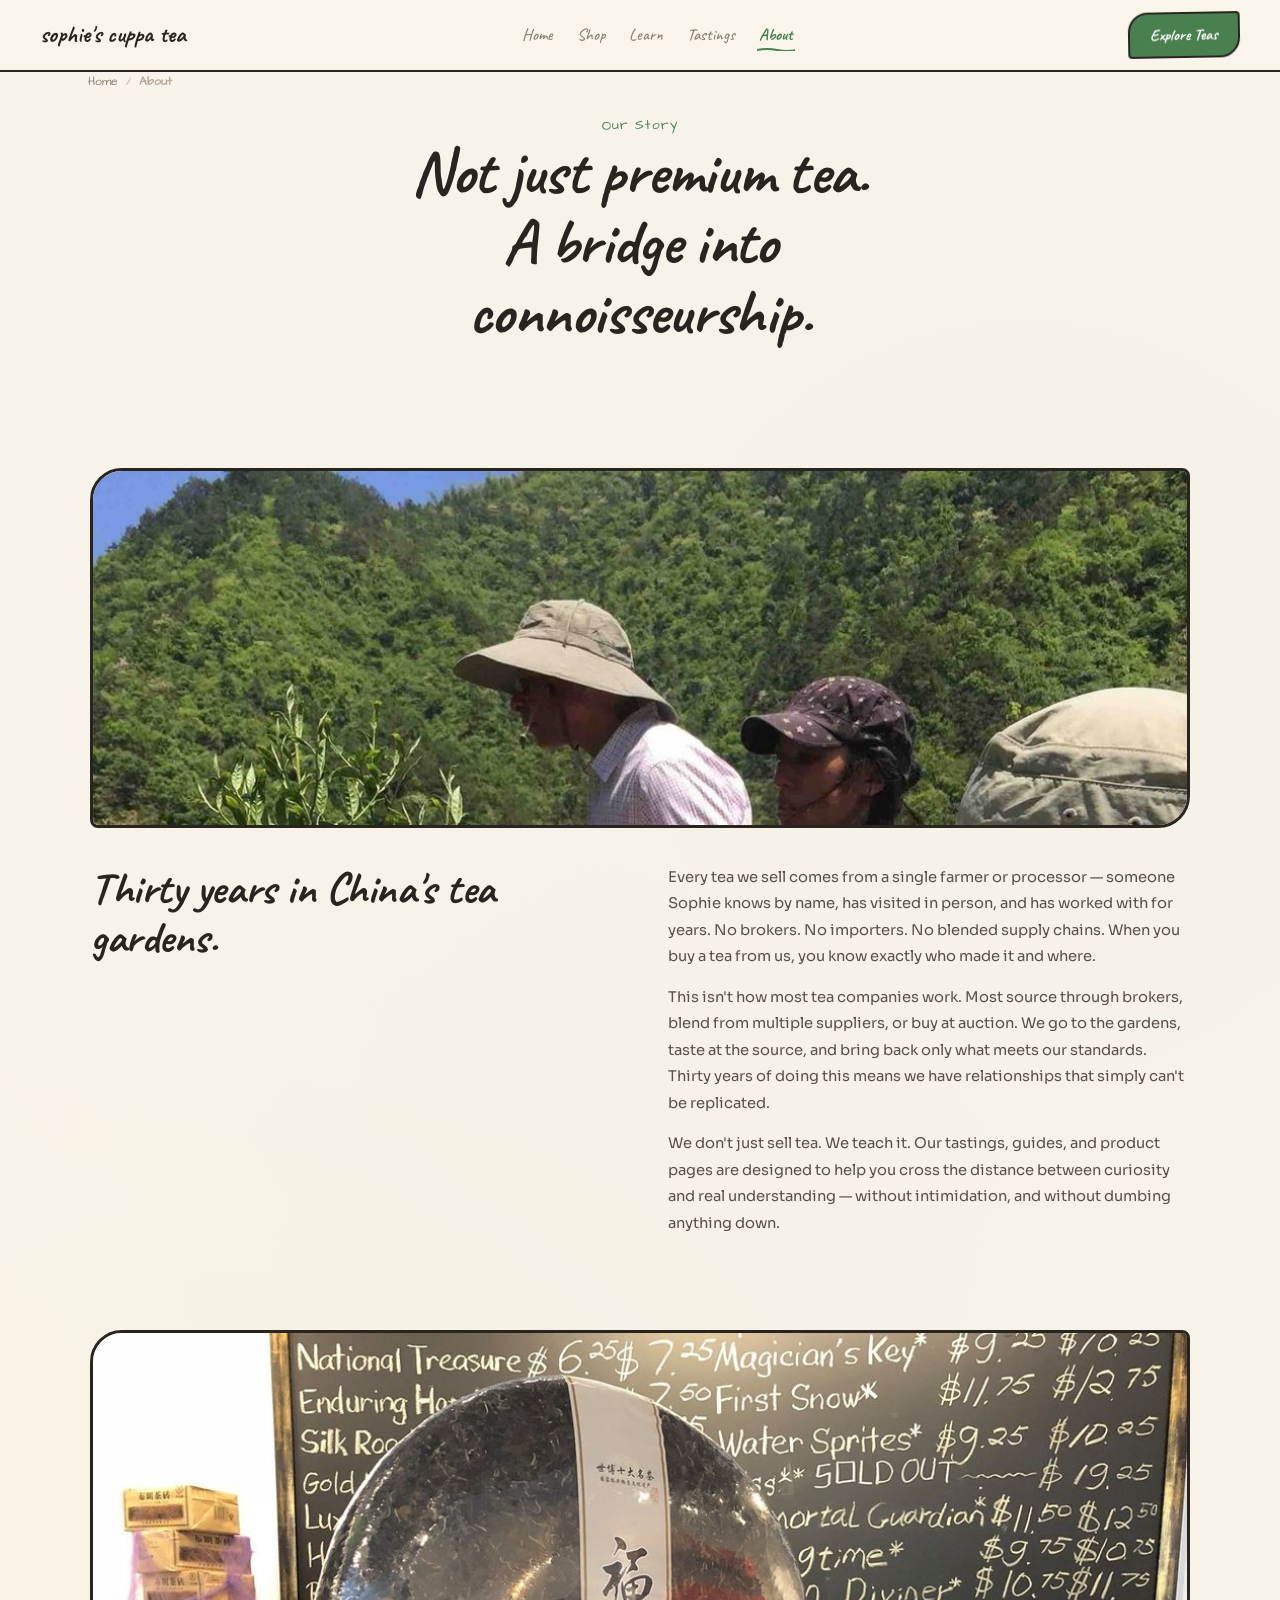
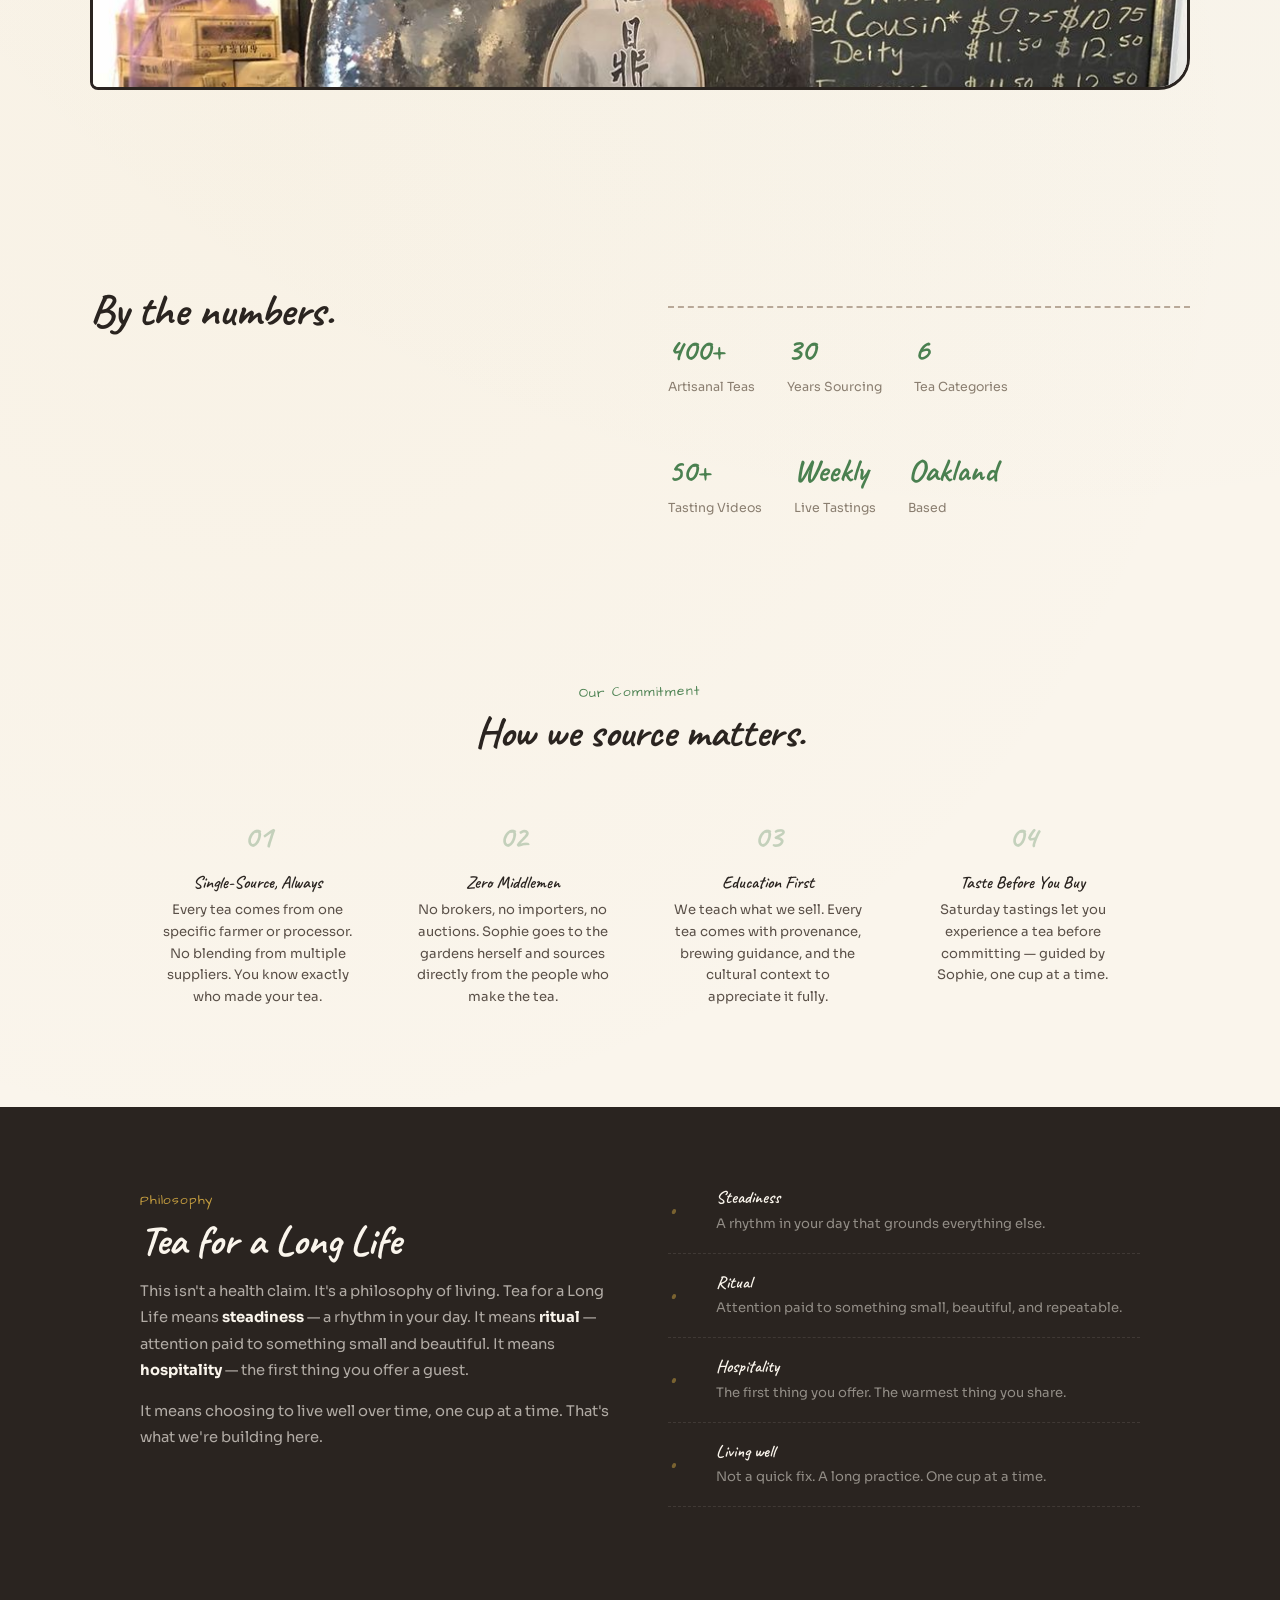
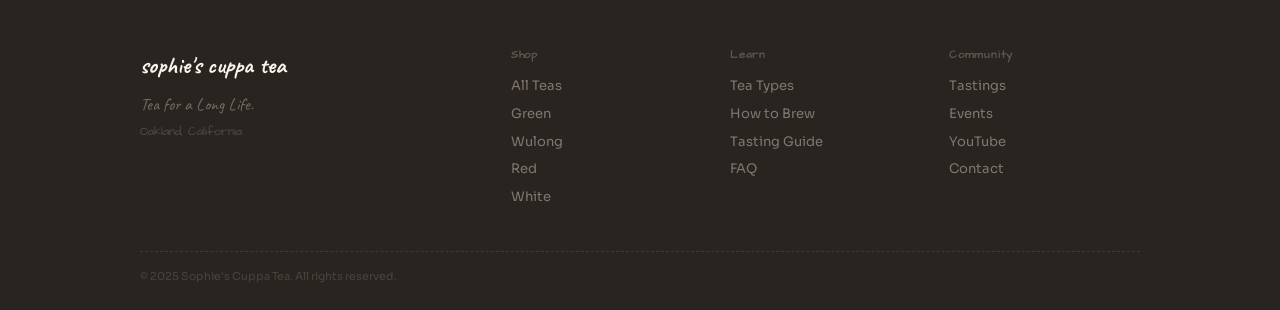
==== commit 15a09efa: "Design v9: Hand-drawn human edition Clean HTML reset to v1. Full hand-drawn CSS: Caveat handwriting " ====
--- a/about.html
+++ b/about.html
@@ -7,13 +7,13 @@
     <meta name="description" content="Thirty years of sourcing extraordinary Chinese tea, directly from the gardens." />
     <link rel="preconnect" href="https://fonts.googleapis.com" />
     <link rel="preconnect" href="https://fonts.gstatic.com" crossorigin />
-    <link href="https://fonts.googleapis.com/css2?family=Caveat:wght@400;500;600;700&family=Sora:wght@300;400;500;600;700&family=Fraunces:ital,opsz,wght@0,9..144,300..900;1,9..144,300..900&family=Playfair+Display:wght@700;900&display=swap" rel="stylesheet" />
+    <link href="https://fonts.googleapis.com/css2?family=Caveat:wght@400;500;600;700&family=Architects+Daughter&family=Sora:wght@300;400;500;600;700&family=Fraunces:ital,opsz,wght@0,9..144,300..900;1,9..144,300..900&display=swap" rel="stylesheet" />
     <link rel="stylesheet" href="./styles.css" />
   </head>
   <body>
 
     <nav class="nav" id="nav">
-      <a href="index.html" class="nav-logo">Sophie's Cuppa Tea</a>
+      <a href="index.html" class="nav-logo">sophie's cuppa tea</a>
       <div class="nav-center">
         <a href="index.html">Home</a>
         <a href="shop.html">Shop</a>
@@ -143,7 +143,7 @@
 
     <footer class="footer">
       <div class="footer-top">
-        <div class="footer-brand"><span class="footer-logo">Sophie's Cuppa Tea</span><p class="footer-motto">Tea for a Long Life.</p><p class="footer-loc">Oakland, California</p></div>
+        <div class="footer-brand"><span class="footer-logo">sophie's cuppa tea</span><p class="footer-motto">Tea for a Long Life.</p><p class="footer-loc">Oakland, California</p></div>
         <div class="footer-cols">
           <div class="footer-col"><h4>Shop</h4><a href="shop.html">All Teas</a><a href="shop.html">Green</a><a href="shop.html">Wulong</a><a href="shop.html">Red</a><a href="shop.html">White</a></div>
           <div class="footer-col"><h4>Learn</h4><a href="learn.html">Tea Types</a><a href="learn.html">How to Brew</a><a href="learn.html">Tasting Guide</a><a href="learn.html">FAQ</a></div>
--- a/styles.css
+++ b/styles.css
@@ -1,529 +1,579 @@
 /* ═══════════════════════════════════════════
-   Sophie's Cuppa Tea — Block Print Edition
-   Aesthetic: Handmade linocut / woodblock.
-   Warm paper, hand-carved stamps, artisan charm.
+   Sophie's Cuppa Tea — Hand-Drawn Edition
+   Aesthetic: Human, sketchy, warm, playful.
+   Anti-digital. Wobbly lines, doodle energy.
    ═══════════════════════════════════════════ */
 
-@import url('https://fonts.googleapis.com/css2?family=Caveat:wght@400;500;600;700&display=swap');
+@import url('https://fonts.googleapis.com/css2?family=Caveat:wght@400;500;600;700&family=Architects+Daughter&display=swap');
 
 :root {
-  --paper: #f5efe4;
-  --paper-dark: #e8dece;
-  --paper-light: #faf6f0;
+  --paper: #faf5ec;
+  --paper-warm: #f2e8d6;
   --white: #ffffff;
-  --ink: #1e1810;
-  --mid: #5a5048;
-  --muted: #8a7e70;
-  --line: #d8cebe;
-
-  --stamp-green: #2a4a2e;
-  --stamp-red: #8a2e20;
-  --stamp-indigo: #2a3454;
-  --stamp-clay: #b06030;
-  --stamp-gold: #a88028;
-  --stamp-brown: #4a3828;
-
-  --green-light: rgba(42,74,46,0.08);
-  --red-light: rgba(138,46,32,0.08);
-  --indigo-light: rgba(42,52,84,0.08);
-  --wulong-light: rgba(138,96,48,0.08);
-  --white-tea-light: rgba(138,126,112,0.08);
+  --pencil: #2a2420;
+  --pencil-light: #5a5048;
+  --pencil-muted: #8a7e70;
+  --sketch: #b8a898;
+
+  --doodle-green: #4a8050;
+  --doodle-red: #c85040;
+  --doodle-blue: #4a70a0;
+  --doodle-gold: #c8a040;
+  --doodle-brown: #8a6040;
+  --doodle-purple: #7a5a8a;
 
   --font: 'Sora', sans-serif;
+  --hand: 'Caveat', cursive;
+  --sketch-font: 'Architects Daughter', cursive;
   --serif: 'Fraunces', serif;
-  --hand: 'Caveat', cursive;
-
-  --r: 4px;
-  --r-md: 8px;
-  --r-lg: 12px;
+
   --ease: cubic-bezier(0.16, 1, 0.3, 1);
 }
 
-/* ═══ RESET ═══ */
 *, *::before, *::after { box-sizing: border-box; margin: 0; padding: 0; }
 html { scroll-behavior: smooth; -webkit-font-smoothing: antialiased; }
+
 body {
-  font-family: var(--font); color: var(--ink); line-height: 1.65; font-size: 15px;
-  overflow-x: hidden;
-  background: var(--paper);
-  background-image: url("data:image/svg+xml,%3Csvg width='200' height='200' xmlns='http://www.w3.org/2000/svg'%3E%3Cfilter id='n'%3E%3CfeTurbulence baseFrequency='0.75' numOctaves='4' type='fractalNoise' stitchTiles='stitch'/%3E%3C/filter%3E%3Crect width='100%25' height='100%25' filter='url(%23n)' opacity='0.03'/%3E%3C/svg%3E");
-}
+  font-family: var(--font); color: var(--pencil); line-height: 1.65; font-size: 15px;
+  overflow-x: hidden; background: var(--paper);
+  background-image:
+    radial-gradient(circle at 20% 50%, rgba(200,160,64,0.04) 0%, transparent 50%),
+    radial-gradient(circle at 80% 20%, rgba(74,128,80,0.03) 0%, transparent 50%);
+}
+
 img { max-width: 100%; display: block; }
 a { color: inherit; text-decoration: none; }
 button { font-family: inherit; }
-h1, h2 { font-family: var(--serif); font-weight: 400; line-height: 1.1; color: var(--ink); }
-h3 { font-family: var(--serif); font-weight: 400; line-height: 1.15; color: var(--ink); }
-
-/* ═══ BLOCK PRINT DECORATIONS ═══ */
-.stamp {
-  display: inline-block; padding: 6px 16px;
-  border: 2px solid currentColor; border-radius: 2px;
-  font-family: var(--hand); font-size: 0.95rem; font-weight: 600;
-  letter-spacing: 0.04em; transform: rotate(-1deg);
-  position: relative;
-}
-.stamp::after {
-  content: ''; position: absolute; inset: -1px;
-  border: 1px solid currentColor; border-radius: 3px; opacity: 0.3;
-  transform: rotate(0.5deg);
-}
-.hand { font-family: var(--hand); }
-.hand-lg { font-family: var(--hand); font-size: 1.4rem; font-weight: 500; }
-
-/* Inline leaf SVG decoration */
-.leaf-divider {
-  display: flex; align-items: center; justify-content: center;
-  gap: 12px; margin: 32px 0; color: var(--stamp-green); opacity: 0.3;
-}
-.leaf-divider::before, .leaf-divider::after {
-  content: ''; width: 40px; height: 1px; background: currentColor;
+
+h1, h2 {
+  font-family: var(--hand); font-weight: 700; line-height: 1.1;
+  color: var(--pencil); letter-spacing: -0.01em;
+}
+h3 { font-family: var(--hand); font-weight: 600; line-height: 1.2; color: var(--pencil); }
+
+/* ═══ SKETCHY UNDERLINES & DECORATIONS ═══ */
+.squiggle {
+  background-image: url("data:image/svg+xml,%3Csvg xmlns='http://www.w3.org/2000/svg' width='100' height='8'%3E%3Cpath d='M0 4 Q12 0 25 4 T50 4 T75 4 T100 4' fill='none' stroke='%234a8050' stroke-width='1.5' opacity='0.5'/%3E%3C/svg%3E");
+  background-repeat: repeat-x;
+  background-position: bottom;
+  background-size: 100px 8px;
+  padding-bottom: 10px;
 }
 
 /* ═══ NAV ═══ */
 .nav {
   position: fixed; top: 0; left: 0; right: 0; z-index: 100;
   display: flex; align-items: center; justify-content: space-between;
-  padding: 14px 48px; background: rgba(245,239,228,0.92);
+  padding: 12px 40px; background: rgba(250,245,236,0.9);
   backdrop-filter: blur(16px); -webkit-backdrop-filter: blur(16px);
-  border-bottom: 1px solid var(--line);
+  border-bottom: 2px solid var(--pencil);
   transition: all 0.4s var(--ease);
 }
-.nav.scrolled { padding: 10px 48px; }
-.nav-logo { font-family: var(--serif); font-size: 1.15rem; color: var(--ink); }
-.nav-center { display: flex; gap: 28px; }
+.nav.scrolled { padding: 8px 40px; }
+.nav-logo { font-family: var(--hand); font-size: 1.5rem; font-weight: 700; color: var(--pencil); }
+.nav-center { display: flex; gap: 24px; }
 .nav-center a {
-  font-size: 0.8rem; font-weight: 500; color: var(--muted);
-  transition: color 0.3s; position: relative;
-}
-.nav-center a::after {
-  content: ''; position: absolute; bottom: -4px; left: 0; height: 1.5px; width: 0;
-  background: var(--stamp-green); transition: width 0.3s var(--ease);
-}
-.nav-center a:hover { color: var(--ink); }
-.nav-center a:hover::after { width: 100%; }
-.nav-center a.is-current { color: var(--ink); }
-.nav-center a.is-current::after { width: 100%; }
+  font-family: var(--hand); font-size: 1.05rem; font-weight: 500;
+  color: var(--pencil-muted); transition: color 0.3s; position: relative;
+}
+.nav-center a:hover { color: var(--pencil); }
+.nav-center a.is-current { color: var(--doodle-green); font-weight: 700; }
+.nav-center a.is-current::after {
+  content: ''; position: absolute; bottom: -2px; left: -2px; right: -2px; height: 3px;
+  background: url("data:image/svg+xml,%3Csvg xmlns='http://www.w3.org/2000/svg' width='80' height='4'%3E%3Cpath d='M0 2 Q10 0 20 2 T40 2 T60 2 T80 2' fill='none' stroke='%234a8050' stroke-width='2'/%3E%3C/svg%3E") repeat-x;
+}
 .nav-btn {
-  font-size: 0.78rem; font-weight: 600; padding: 10px 24px;
-  border-radius: 2px; background: var(--stamp-green); color: var(--paper);
-  transition: all 0.3s var(--ease); border: none;
-}
-.nav-btn:hover { background: var(--ink); transform: translateY(-1px); }
+  font-family: var(--hand); font-size: 1rem; font-weight: 700;
+  padding: 8px 20px; background: var(--doodle-green); color: var(--white);
+  border: 2px solid var(--pencil); border-radius: 20px 4px 20px 4px;
+  transition: all 0.3s var(--ease); transform: rotate(-1deg);
+}
+.nav-btn:hover { transform: rotate(0deg) translateY(-2px); background: var(--pencil); }
 .nav-burger { display: none; background: none; border: none; cursor: pointer; width: 24px; height: 16px; position: relative; }
-.nav-burger span { display: block; width: 100%; height: 1.5px; background: var(--ink); position: absolute; transition: 0.3s; }
+.nav-burger span { display: block; width: 100%; height: 2px; background: var(--pencil); position: absolute; border-radius: 2px; }
 .nav-burger span:first-child { top: 0; } .nav-burger span:last-child { bottom: 0; }
 
 /* ═══ BUTTONS ═══ */
 .btn {
   display: inline-flex; align-items: center; justify-content: center;
-  font-family: var(--font); font-size: 0.82rem; font-weight: 600;
-  padding: 14px 32px; border-radius: 2px; border: none;
+  font-family: var(--hand); font-size: 1.1rem; font-weight: 700;
+  padding: 12px 28px; border: 2px solid var(--pencil);
   cursor: pointer; transition: all 0.3s var(--ease);
 }
-.btn-dark { background: var(--stamp-green); color: var(--paper); }
-.btn-dark:hover { background: var(--ink); transform: translateY(-1px); }
-.btn-ghost { background: transparent; color: var(--ink); border: 1.5px solid var(--line); }
-.btn-ghost:hover { border-color: var(--ink); }
-.btn-light { background: var(--paper-light); color: var(--ink); border: 1px solid var(--line); }
-.btn-light:hover { background: var(--white); }
-.text-link { font-size: 0.85rem; font-weight: 600; color: var(--stamp-green); border-bottom: 1px solid var(--stamp-green); padding-bottom: 1px; }
-.label { display: inline-block; font-family: var(--hand); font-size: 1rem; font-weight: 600; color: var(--stamp-green); letter-spacing: 0.02em; }
+.btn-dark {
+  background: var(--pencil); color: var(--paper);
+  border-radius: 4px 16px 4px 16px; transform: rotate(-0.5deg);
+}
+.btn-dark:hover { transform: rotate(0deg) translateY(-2px); box-shadow: 3px 3px 0 var(--pencil); }
+.btn-ghost {
+  background: transparent; color: var(--pencil);
+  border-radius: 16px 4px 16px 4px; border-style: dashed;
+}
+.btn-ghost:hover { background: var(--paper-warm); transform: rotate(0.5deg); }
+.btn-light {
+  background: var(--paper); color: var(--pencil);
+  border-radius: 4px 16px 4px 16px; border-color: var(--paper);
+}
+.btn-light:hover { transform: translateY(-2px); }
+
+.text-link { font-family: var(--hand); font-size: 1.1rem; font-weight: 600; color: var(--doodle-green); }
+.label {
+  font-family: var(--sketch-font); font-size: 0.85rem;
+  color: var(--doodle-green); letter-spacing: 0.06em;
+  transform: rotate(-1deg); display: inline-block;
+}
 .label--light { color: rgba(255,255,255,0.6); }
 
 /* ═══ HERO ═══ */
 .hero {
   min-height: 100vh; display: grid; grid-template-columns: 1.1fr 0.9fr;
   grid-template-rows: 1fr auto; align-items: center;
-  padding: 120px 48px 60px; max-width: 1280px; margin: 0 auto; gap: 48px;
+  padding: 100px 48px 60px; max-width: 1280px; margin: 0 auto; gap: 40px;
 }
 .hero-content { grid-row: 1; }
-.hero-img { grid-row: 1; border-radius: var(--r-md); overflow: hidden; max-height: 480px; border: 2px solid var(--line); }
+.hero-img {
+  grid-row: 1; overflow: hidden; max-height: 480px;
+  border: 3px solid var(--pencil); border-radius: 8px 32px 8px 32px;
+  transform: rotate(1deg); transition: transform 0.5s var(--ease);
+}
+.hero-img:hover { transform: rotate(0deg); }
 .hero-img img { width: 100%; height: 100%; object-fit: cover; }
 .hero-metrics { grid-column: 1 / -1; }
 .hero-pill {
-  display: inline-flex; font-family: var(--hand); font-size: 1.05rem;
-  color: var(--muted); margin-bottom: 20px;
+  font-family: var(--sketch-font); font-size: 0.85rem;
+  color: var(--pencil-muted); margin-bottom: 16px;
+  padding: 6px 14px; background: var(--paper-warm);
+  border: 1.5px dashed var(--sketch); border-radius: 2px;
+  display: inline-block; transform: rotate(-1deg);
 }
 .hero h1 {
-  font-size: clamp(2.8rem, 5.5vw, 4.8rem); letter-spacing: -0.03em;
-  max-width: 14ch; line-height: 1.05;
-}
-.hero-sub { margin-top: 20px; font-size: 0.95rem; line-height: 1.8; color: var(--mid); max-width: 500px; }
-.hero-btns { display: flex; flex-wrap: wrap; gap: 12px; margin-top: 32px; }
+  font-size: clamp(3.2rem, 6vw, 5.5rem);
+  max-width: 12ch; line-height: 1.0;
+}
+.hero-sub { margin-top: 16px; font-size: 0.95rem; line-height: 1.8; color: var(--pencil-light); max-width: 480px; }
+.hero-btns { display: flex; flex-wrap: wrap; gap: 12px; margin-top: 28px; }
 .hero-metrics {
-  display: flex; gap: 48px; margin-top: auto; padding-top: 48px;
-  border-top: 1px solid var(--line);
-}
-.metric { display: flex; flex-direction: column; gap: 2px; }
-.metric-num { font-family: var(--hand); font-size: 2rem; font-weight: 700; color: var(--stamp-green); }
-.metric-label { font-size: 0.68rem; font-weight: 600; letter-spacing: 0.1em; text-transform: uppercase; color: var(--muted); }
+  display: flex; gap: 40px; margin-top: auto; padding-top: 40px;
+  border-top: 2px dashed var(--sketch);
+}
+.metric { display: flex; flex-direction: column; gap: 0; }
+.metric-num { font-family: var(--hand); font-size: 2.2rem; font-weight: 700; color: var(--doodle-green); }
+.metric-label { font-family: var(--sketch-font); font-size: 0.72rem; color: var(--pencil-muted); }
 
 /* ═══ ABOUT ═══ */
-.about { padding: 100px 48px; }
-.about-img { max-width: 1100px; margin: 0 auto 40px; border-radius: var(--r-md); overflow: hidden; max-height: 380px; border: 2px solid var(--line); }
+.about { padding: 80px 48px; }
+.about-img {
+  max-width: 1100px; margin: 0 auto 36px; overflow: hidden; max-height: 360px;
+  border: 3px solid var(--pencil); border-radius: 32px 8px 32px 8px;
+}
 .about-img img { width: 100%; height: 100%; object-fit: cover; }
-.about-grid { max-width: 1100px; margin: 0 auto; display: grid; grid-template-columns: 1fr 1fr; gap: 64px; align-items: start; }
-.about-left h2 { font-size: clamp(1.8rem, 3vw, 2.6rem); }
-.about-right p { font-size: 0.92rem; line-height: 1.8; color: var(--mid); margin-bottom: 14px; }
-.about-stats { display: flex; gap: 36px; margin-top: 24px; padding-top: 20px; border-top: 1px solid var(--line); }
-.about-stats div { font-size: 0.78rem; color: var(--muted); }
-.about-stats strong { display: block; font-family: var(--hand); font-size: 2rem; font-weight: 700; color: var(--stamp-green); }
+.about-grid { max-width: 1100px; margin: 0 auto; display: grid; grid-template-columns: 1fr 1fr; gap: 56px; align-items: start; }
+.about-left h2 { font-size: clamp(2rem, 3.5vw, 2.8rem); }
+.about-right p { font-size: 0.92rem; line-height: 1.8; color: var(--pencil-light); margin-bottom: 14px; }
+.about-stats {
+  display: flex; gap: 32px; margin-top: 20px; padding-top: 16px;
+  border-top: 2px dashed var(--sketch);
+}
+.about-stats div { font-size: 0.78rem; color: var(--pencil-muted); }
+.about-stats strong { display: block; font-family: var(--hand); font-size: 2rem; font-weight: 700; color: var(--doodle-green); }
 
 /* ═══ TYPES ═══ */
-.types { padding: 80px 48px; background: var(--paper-dark); }
-.types-head { text-align: center; max-width: 500px; margin: 0 auto 40px; }
-.types-head h2 { font-size: clamp(2rem, 3.5vw, 2.8rem); }
-.types-head p { margin-top: 10px; font-size: 0.92rem; color: var(--mid); }
+.types { padding: 80px 48px; background: var(--paper-warm); }
+.types-head { text-align: center; max-width: 500px; margin: 0 auto 36px; }
+.types-head h2 { font-size: clamp(2.2rem, 4vw, 3rem); }
+.types-head p { margin-top: 8px; font-size: 0.92rem; color: var(--pencil-light); }
 .types-row { display: flex; flex-wrap: wrap; justify-content: center; gap: 10px; max-width: 800px; margin: 0 auto; }
 .type-pill {
-  display: flex; align-items: center; gap: 10px;
-  padding: 14px 24px; border-radius: 2px;
-  background: var(--paper-light); border: 1.5px solid var(--line);
-  font-size: 0.92rem; font-weight: 600; color: var(--ink);
-  transition: all 0.3s var(--ease);
-}
-.type-pill:hover { transform: translateY(-2px); box-shadow: 0 4px 12px rgba(0,0,0,0.06); border-color: var(--stamp-green); }
-.type-dot { width: 10px; height: 10px; border-radius: 2px; background: var(--c); flex-shrink: 0; }
-.type-pill em { font-style: normal; font-family: var(--hand); font-size: 0.9rem; color: var(--muted); }
-.types-cta { text-align: center; margin-top: 32px; }
+  display: flex; align-items: center; gap: 8px;
+  padding: 10px 20px; background: var(--paper);
+  border: 2px solid var(--pencil); border-radius: 4px 16px 4px 16px;
+  font-family: var(--hand); font-size: 1.05rem; font-weight: 600; color: var(--pencil);
+  transition: all 0.3s var(--ease); transform: rotate(var(--r, 0deg));
+}
+.type-pill:nth-child(1) { --r: -1deg; }
+.type-pill:nth-child(2) { --r: 0.5deg; }
+.type-pill:nth-child(3) { --r: -0.5deg; }
+.type-pill:nth-child(4) { --r: 1deg; }
+.type-pill:nth-child(5) { --r: -0.5deg; }
+.type-pill:nth-child(6) { --r: 0.5deg; }
+.type-pill:hover { transform: rotate(0deg) translateY(-3px); box-shadow: 3px 3px 0 var(--pencil); background: var(--white); }
+.type-dot { width: 10px; height: 10px; border-radius: 50%; background: var(--c); border: 1.5px solid var(--pencil); }
+.type-pill em { font-style: normal; font-family: var(--sketch-font); font-size: 0.72rem; color: var(--pencil-muted); }
+.types-cta { text-align: center; margin-top: 28px; }
 
 /* ═══ COLLECTION ═══ */
-.collection { padding: 100px 48px; }
+.collection { padding: 80px 48px; }
 .collection--home { background: var(--paper); }
-.collection-head { text-align: center; max-width: 520px; margin: 0 auto 40px; }
-.collection-head h2 { font-size: clamp(2rem, 3.5vw, 2.8rem); }
-.collection-head p { margin-top: 10px; font-size: 0.92rem; color: var(--mid); }
+.collection-head { text-align: center; max-width: 520px; margin: 0 auto 36px; }
+.collection-head h2 { font-size: clamp(2.2rem, 4vw, 3rem); }
+.collection-head p { margin-top: 8px; font-size: 0.92rem; color: var(--pencil-light); }
+
 .grid { display: grid; grid-template-columns: repeat(3, 1fr); gap: 20px; max-width: 1100px; margin: 0 auto; }
 .grid--3 { grid-template-columns: repeat(3, 1fr); }
 
 .card {
-  background: var(--paper-light); border: 1.5px solid var(--line);
-  border-radius: var(--r-md); overflow: hidden; cursor: pointer;
-  display: flex; flex-direction: column; transition: all 0.4s var(--ease);
-  position: relative;
-}
-.card::before {
-  content: ''; position: absolute; top: 8px; right: 8px;
-  width: 24px; height: 24px; border-radius: 50%;
-  background: var(--stamp-green); opacity: 0;
-  transition: opacity 0.3s; z-index: 2;
-}
-.card:hover { transform: translateY(-4px) rotate(-0.3deg); box-shadow: 0 8px 24px rgba(0,0,0,0.08); border-color: var(--stamp-green); }
-.card:hover::before { opacity: 0.08; }
+  background: var(--white); border: 2px solid var(--pencil); overflow: hidden;
+  border-radius: 8px 24px 8px 24px; cursor: pointer;
+  display: flex; flex-direction: column;
+  transition: all 0.4s var(--ease); transform: rotate(var(--cr, 0deg));
+}
+.card:nth-child(1) { --cr: -0.3deg; }
+.card:nth-child(2) { --cr: 0.2deg; }
+.card:nth-child(3) { --cr: -0.2deg; }
+.card:nth-child(4) { --cr: 0.3deg; }
+.card:nth-child(5) { --cr: -0.1deg; }
+.card:nth-child(6) { --cr: 0.2deg; }
+.card:hover { transform: rotate(0deg) translateY(-6px); box-shadow: 4px 4px 0 var(--pencil); }
 .card.is-hidden { display: none; }
-.card-img { width: 100%; height: 200px; overflow: hidden; }
+.card-img { width: 100%; height: 200px; overflow: hidden; border-bottom: 2px solid var(--pencil); }
 .card-img img { width: 100%; height: 100%; object-fit: cover; transition: transform 0.5s var(--ease); }
-.card:hover .card-img img { transform: scale(1.04); }
+.card:hover .card-img img { transform: scale(1.05); }
 
 .grid > .card > .card-head, .grid > .card > h3, .grid > .card > .origin,
-.grid > .card > .desc, .grid > .card > .flavors, .grid > .card > .card-foot { padding-left: 20px; padding-right: 20px; }
-.card-head { display: flex; align-items: center; justify-content: space-between; padding-top: 16px; margin-bottom: 8px; }
-.tag { font-size: 0.62rem; font-weight: 700; letter-spacing: 0.08em; text-transform: uppercase; padding: 4px 10px; border-radius: 2px; }
-.tag--green { background: var(--green-light); color: var(--stamp-green); }
-.tag--white { background: var(--white-tea-light); color: #6a6050; }
-.tag--red { background: var(--red-light); color: var(--stamp-red); }
-.tag--wulong { background: var(--wulong-light); color: #7a5a28; }
-.temp { font-family: var(--hand); font-size: 1.1rem; color: var(--muted); }
-.card h3 { font-size: 1.35rem; }
-.origin { font-size: 0.75rem; font-weight: 500; color: var(--muted); margin-top: 2px; margin-bottom: 10px; }
-.desc { font-size: 0.82rem; line-height: 1.7; color: var(--mid); flex: 1; }
+.grid > .card > .desc, .grid > .card > .flavors, .grid > .card > .card-foot { padding-left: 18px; padding-right: 18px; }
+.card-head { display: flex; align-items: center; justify-content: space-between; padding-top: 14px; margin-bottom: 6px; }
+.tag {
+  font-family: var(--sketch-font); font-size: 0.68rem;
+  padding: 3px 10px; border: 1.5px solid currentColor; border-radius: 2px;
+  transform: rotate(-1deg);
+}
+.tag--green { color: var(--doodle-green); }
+.tag--white { color: var(--doodle-brown); }
+.tag--red { color: var(--doodle-red); }
+.tag--wulong { color: var(--doodle-gold); }
+.temp { font-family: var(--hand); font-size: 1.1rem; color: var(--pencil-muted); }
+.card h3 { font-size: 1.6rem; }
+.origin { font-family: var(--sketch-font); font-size: 0.72rem; color: var(--pencil-muted); margin-top: 2px; margin-bottom: 10px; }
+.desc { font-size: 0.82rem; line-height: 1.7; color: var(--pencil-light); flex: 1; }
 .flavors { display: flex; flex-wrap: wrap; gap: 5px; margin-top: 12px; }
-.flavors span { font-size: 0.65rem; font-weight: 600; padding: 3px 8px; border-radius: 2px; background: var(--paper-dark); color: var(--mid); }
+.flavors span {
+  font-family: var(--sketch-font); font-size: 0.65rem;
+  padding: 3px 8px; background: var(--paper-warm); color: var(--pencil-light);
+  border: 1px dashed var(--sketch); border-radius: 2px;
+}
 .card-foot {
   display: flex; align-items: center; justify-content: space-between;
-  margin-top: 14px; padding-top: 12px; padding-bottom: 20px;
-  border-top: 1px dashed var(--line); font-size: 0.7rem; font-weight: 600; color: var(--muted);
-}
-.level--begin { color: var(--stamp-green); }
-.yt-link { font-size: 0.7rem; font-weight: 600; color: var(--stamp-red); }
-.section-cta { text-align: center; margin-top: 40px; }
+  margin-top: 12px; padding-top: 10px; padding-bottom: 18px;
+  border-top: 1.5px dashed var(--sketch); font-size: 0.72rem; color: var(--pencil-muted);
+}
+.level--begin { font-family: var(--hand); color: var(--doodle-green); font-weight: 700; font-size: 0.85rem; }
+.steep { font-family: var(--hand); font-size: 1rem; color: var(--pencil); }
+.yt-link { font-family: var(--hand); font-size: 0.85rem; font-weight: 600; color: var(--doodle-red); }
+.section-cta { text-align: center; margin-top: 32px; }
 
 /* ═══ TASTINGS ═══ */
-.tastings { padding: 100px 48px; background: var(--stamp-green); color: var(--paper); }
-.tastings-grid { max-width: 1000px; margin: 0 auto; display: grid; grid-template-columns: 1.1fr 0.9fr; gap: 56px; align-items: center; }
-.tastings-left h2 { font-size: clamp(2rem, 3.5vw, 2.6rem); color: var(--paper); }
-.tastings-left p { margin-top: 16px; font-size: 0.92rem; line-height: 1.8; color: rgba(245,239,228,0.7); max-width: 440px; }
-.tastings-left .btn { margin-top: 24px; background: var(--paper); color: var(--stamp-green); }
-.capture-box { background: rgba(255,255,255,0.08); border: 1px dashed rgba(255,255,255,0.2); border-radius: var(--r-md); padding: 28px; }
-.capture-box h3 { font-size: 1.2rem; color: var(--paper); }
-.capture-box p { margin-top: 8px; font-size: 0.82rem; line-height: 1.65; color: rgba(245,239,228,0.6); }
+.tastings {
+  padding: 80px 48px; color: var(--white);
+  background: var(--doodle-green);
+  background-image: url("data:image/svg+xml,%3Csvg width='60' height='60' xmlns='http://www.w3.org/2000/svg'%3E%3Ccircle cx='30' cy='30' r='1' fill='white' opacity='0.06'/%3E%3C/svg%3E");
+}
+.tastings-grid { max-width: 1000px; margin: 0 auto; display: grid; grid-template-columns: 1.1fr 0.9fr; gap: 48px; align-items: center; }
+.tastings-left h2 { font-size: clamp(2.2rem, 4vw, 3rem); color: var(--white); }
+.tastings-left p { margin-top: 14px; font-size: 0.92rem; line-height: 1.8; color: rgba(255,255,255,0.75); max-width: 420px; }
+.tastings-left .btn { margin-top: 24px; }
+.capture-box {
+  background: rgba(255,255,255,0.1); border: 2px dashed rgba(255,255,255,0.3);
+  border-radius: 8px 24px 8px 24px; padding: 28px;
+}
+.capture-box h3 { font-size: 1.5rem; color: var(--white); }
+.capture-box p { margin-top: 6px; font-size: 0.82rem; line-height: 1.65; color: rgba(255,255,255,0.6); }
 .capture { display: flex; gap: 8px; margin-top: 16px; }
-.capture input { flex: 1; padding: 12px 16px; border-radius: 2px; border: 1px solid rgba(255,255,255,0.2); background: rgba(255,255,255,0.06); color: var(--paper); font-family: var(--font); font-size: 0.82rem; outline: none; }
-.capture input::placeholder { color: rgba(245,239,228,0.4); }
-.capture input:focus { border-color: rgba(255,255,255,0.4); }
-.capture .btn-dark { background: var(--paper); color: var(--stamp-green); white-space: nowrap; border-radius: 2px; }
-
-/* ═══ RITUAL (home tastings) ═══ */
-.ritual { padding: 100px 48px; background: var(--stamp-green); color: var(--paper); }
-.ritual-inner { max-width: 1000px; margin: 0 auto; display: grid; grid-template-columns: 1.1fr 0.9fr; gap: 64px; align-items: center; }
-.ritual-text h2 { font-size: clamp(2rem, 3.5vw, 2.6rem); color: var(--paper); }
-.ritual-text p { margin-top: 16px; font-size: 0.92rem; line-height: 1.8; color: rgba(245,239,228,0.7); max-width: 440px; }
-.ritual-text .btn { margin-top: 28px; background: var(--paper); color: var(--stamp-green); }
-.ritual-capture { background: rgba(255,255,255,0.06); border: 1px dashed rgba(255,255,255,0.2); border-radius: var(--r-md); padding: 32px; }
-.ritual-capture h3 { font-size: 1.2rem; color: var(--paper); }
-.ritual-capture p { margin-top: 8px; font-size: 0.82rem; line-height: 1.65; color: rgba(245,239,228,0.6); }
+.capture input {
+  flex: 1; padding: 10px 14px; border-radius: 4px;
+  border: 2px solid rgba(255,255,255,0.3); background: rgba(255,255,255,0.08);
+  color: var(--white); font-family: var(--font); font-size: 0.82rem; outline: none;
+}
+.capture input::placeholder { color: rgba(255,255,255,0.35); }
+.capture input:focus { border-color: rgba(255,255,255,0.6); }
+.capture .btn-dark { background: var(--white); color: var(--doodle-green); border-color: var(--white); white-space: nowrap; }
+
+/* ═══ RITUAL ═══ */
+.ritual { padding: 80px 48px; background: var(--pencil); color: var(--paper); }
+.ritual-inner { max-width: 1000px; margin: 0 auto; display: grid; grid-template-columns: 1.1fr 0.9fr; gap: 56px; align-items: center; }
+.ritual-text h2 { font-size: clamp(2.2rem, 4vw, 3rem); color: var(--paper); }
+.ritual-text p { margin-top: 14px; font-size: 0.92rem; line-height: 1.8; color: rgba(250,245,236,0.65); max-width: 420px; }
+.ritual-text .btn { margin-top: 24px; }
+.ritual-capture { background: rgba(255,255,255,0.06); border: 2px dashed rgba(255,255,255,0.15); border-radius: 8px 24px 8px 24px; padding: 28px; }
+.ritual-capture h3 { font-size: 1.5rem; color: var(--paper); }
+.ritual-capture p { margin-top: 6px; font-size: 0.82rem; line-height: 1.65; color: rgba(250,245,236,0.5); }
 
 /* ═══ FOOTER ═══ */
-.footer { background: var(--ink); color: rgba(245,239,228,0.5); padding: 64px 48px 28px; }
-.footer-top { max-width: 1000px; margin: 0 auto; display: grid; grid-template-columns: 1fr 2fr; gap: 64px; }
-.footer-logo { font-family: var(--serif); font-size: 1.15rem; color: rgba(245,239,228,0.8); display: block; }
-.footer-motto { font-family: var(--hand); font-size: 1.1rem; color: rgba(245,239,228,0.3); margin-top: 6px; }
-.footer-loc { font-size: 0.75rem; color: rgba(245,239,228,0.2); margin-top: 4px; }
-.footer-cols { display: grid; grid-template-columns: repeat(3, 1fr); gap: 32px; }
-.footer-col h4 { font-size: 0.62rem; font-weight: 700; letter-spacing: 0.14em; text-transform: uppercase; color: rgba(245,239,228,0.2); margin-bottom: 10px; }
-.footer-col a { display: block; font-size: 0.82rem; padding: 3px 0; color: rgba(245,239,228,0.4); transition: color 0.25s; }
-.footer-col a:hover { color: rgba(245,239,228,0.8); }
-.footer-bottom { max-width: 1000px; margin: 48px auto 0; padding-top: 20px; border-top: 1px dashed rgba(245,239,228,0.08); }
-.footer-bottom p { font-size: 0.7rem; color: rgba(245,239,228,0.15); }
+.footer { background: var(--pencil); color: rgba(250,245,236,0.5); padding: 56px 48px 24px; border-top: 3px solid var(--pencil); }
+.footer-top { max-width: 1000px; margin: 0 auto; display: grid; grid-template-columns: 1fr 2fr; gap: 56px; }
+.footer-logo { font-family: var(--hand); font-size: 1.5rem; font-weight: 700; color: var(--paper); }
+.footer-motto { font-family: var(--hand); font-size: 1.1rem; color: rgba(250,245,236,0.35); margin-top: 4px; }
+.footer-loc { font-family: var(--sketch-font); font-size: 0.72rem; color: rgba(250,245,236,0.2); margin-top: 4px; }
+.footer-cols { display: grid; grid-template-columns: repeat(3, 1fr); gap: 28px; }
+.footer-col h4 { font-family: var(--sketch-font); font-size: 0.68rem; color: rgba(250,245,236,0.25); margin-bottom: 8px; letter-spacing: 0.08em; }
+.footer-col a { display: block; font-size: 0.82rem; padding: 3px 0; color: rgba(250,245,236,0.4); transition: color 0.25s; }
+.footer-col a:hover { color: var(--paper); }
+.footer-bottom { max-width: 1000px; margin: 40px auto 0; padding-top: 16px; border-top: 1.5px dashed rgba(250,245,236,0.1); }
+.footer-bottom p { font-size: 0.68rem; color: rgba(250,245,236,0.15); }
 
 /* ═══ BREADCRUMBS ═══ */
-.breadcrumbs { max-width: 1200px; margin: 0 auto; padding: 72px 48px 0; display: flex; align-items: center; gap: 8px; font-size: 0.75rem; font-weight: 500; }
-.breadcrumbs a { color: var(--muted); transition: color 0.2s; }
-.breadcrumbs a:hover { color: var(--ink); }
-.breadcrumbs > span { color: var(--line); }
-.breadcrumb-current { color: var(--ink); font-weight: 600; }
+.breadcrumbs { max-width: 1200px; margin: 0 auto; padding: 72px 48px 0; display: flex; align-items: center; gap: 8px; font-family: var(--sketch-font); font-size: 0.75rem; }
+.breadcrumbs a { color: var(--pencil-muted); }
+.breadcrumbs a:hover { color: var(--pencil); }
+.breadcrumbs > span { color: var(--sketch); }
+.breadcrumb-current { color: var(--pencil); font-weight: 600; }
 
 /* ═══ PAGE HERO ═══ */
 .page-hero { padding: 88px 48px 40px; max-width: 1200px; margin: 0 auto; text-align: center; }
 .page-hero--compact { padding-top: 20px; }
-.page-hero h1 { font-size: clamp(2.2rem, 4.5vw, 3.6rem); max-width: 16ch; margin: 0 auto; }
-.page-hero .hero-sub { max-width: 520px; margin: 16px auto 0; color: var(--mid); font-size: 0.92rem; line-height: 1.8; }
+.page-hero h1 { font-size: clamp(2.6rem, 5vw, 4rem); max-width: 16ch; margin: 0 auto; }
+.page-hero .hero-sub { max-width: 520px; margin: 12px auto 0; color: var(--pencil-light); font-size: 0.92rem; line-height: 1.8; }
 
 /* ═══ FILTER ═══ */
-.filter-row { display: flex; flex-wrap: wrap; justify-content: center; gap: 8px; margin-bottom: 36px; }
+.filter-row { display: flex; flex-wrap: wrap; justify-content: center; gap: 8px; margin-bottom: 32px; }
 .filter {
-  font-family: var(--font); font-size: 0.75rem; font-weight: 600;
-  padding: 9px 20px; border-radius: 2px;
-  border: 1.5px solid var(--line); background: var(--paper-light);
-  color: var(--muted); cursor: pointer; transition: all 0.25s var(--ease);
-}
-.filter:hover { border-color: var(--ink); color: var(--ink); }
-.filter.is-on { background: var(--stamp-green); color: var(--paper); border-color: var(--stamp-green); }
+  font-family: var(--hand); font-size: 1rem; font-weight: 600;
+  padding: 8px 18px; border: 2px solid var(--sketch);
+  background: var(--paper); color: var(--pencil-muted);
+  border-radius: 4px 12px 4px 12px; cursor: pointer;
+  transition: all 0.25s var(--ease);
+}
+.filter:hover { border-color: var(--pencil); color: var(--pencil); transform: rotate(-0.5deg); }
+.filter.is-on { background: var(--doodle-green); color: var(--white); border-color: var(--pencil); transform: rotate(-1deg); }
 
 /* ═══ BROWSE ═══ */
-.browse { padding: 80px 48px; background: var(--paper-dark); }
-.browse-head { text-align: center; max-width: 520px; margin: 0 auto 36px; }
-.browse-head h2 { font-size: clamp(1.8rem, 3vw, 2.4rem); margin-top: 6px; }
-.browse-head p { margin-top: 8px; color: var(--mid); font-size: 0.92rem; }
+.browse { padding: 80px 48px; background: var(--paper-warm); }
+.browse-head { text-align: center; max-width: 520px; margin: 0 auto 32px; }
+.browse-head h2 { font-size: clamp(2rem, 3.5vw, 2.6rem); margin-top: 6px; }
+.browse-head p { margin-top: 8px; color: var(--pencil-light); font-size: 0.92rem; }
 .browse-grid { display: grid !important; grid-template-columns: repeat(4, 1fr) !important; gap: 14px; max-width: 1000px; margin: 0 auto; }
 a.browse-card {
-  display: flex !important; flex-direction: column; gap: 8px;
-  background: var(--paper-light); border: 1.5px solid var(--line);
-  border-radius: var(--r); padding: 20px; text-decoration: none; color: var(--ink);
-  transition: all 0.3s var(--ease);
-}
-a.browse-card:hover { transform: translateY(-2px) rotate(-0.3deg); box-shadow: 0 6px 16px rgba(0,0,0,0.06); border-color: var(--stamp-green); }
-.browse-dot { display: block; width: 8px; height: 8px; border-radius: 2px; background: var(--bc); }
-a.browse-card h3 { font-family: var(--serif); font-size: 1rem; font-weight: 400; padding: 0; margin: 0; }
-a.browse-card p { font-size: 0.75rem; line-height: 1.55; color: var(--muted); padding: 0; margin: 0; }
-.browse-count { font-family: var(--hand); font-size: 0.9rem; font-weight: 600; color: var(--bc); }
+  display: flex !important; flex-direction: column; gap: 6px;
+  background: var(--white); border: 2px solid var(--pencil);
+  border-radius: 4px 16px 4px 16px; padding: 18px;
+  text-decoration: none; color: var(--pencil);
+  transition: all 0.3s var(--ease); transform: rotate(var(--br, 0deg));
+}
+a.browse-card:nth-child(odd) { --br: -0.5deg; }
+a.browse-card:nth-child(even) { --br: 0.5deg; }
+a.browse-card:hover { transform: rotate(0deg) translateY(-3px); box-shadow: 3px 3px 0 var(--pencil); }
+.browse-dot { display: block; width: 8px; height: 8px; border-radius: 50%; background: var(--bc); border: 1.5px solid var(--pencil); }
+a.browse-card h3 { font-family: var(--hand); font-size: 1.2rem; font-weight: 600; padding: 0; margin: 0; }
+a.browse-card p { font-size: 0.72rem; line-height: 1.55; color: var(--pencil-muted); padding: 0; margin: 0; }
+.browse-count { font-family: var(--sketch-font); font-size: 0.72rem; color: var(--bc); }
 
 /* ═══ SPOTLIGHT ═══ */
-.spotlight { padding: 40px 48px 100px; }
-.spotlight-card { max-width: 1000px; margin: 0 auto; background: var(--ink); color: var(--paper); border-radius: var(--r-md); padding: 56px; display: grid; grid-template-columns: 0.4fr 1fr 0.8fr; gap: 44px; border: 2px solid rgba(245,239,228,0.1); }
-.spotlight-img { border-radius: var(--r); overflow: hidden; border: 2px solid rgba(245,239,228,0.1); }
+.spotlight { padding: 32px 48px 80px; }
+.spotlight-card {
+  max-width: 1000px; margin: 0 auto; background: var(--pencil); color: var(--paper);
+  border: 3px solid var(--pencil); border-radius: 12px 32px 12px 32px;
+  padding: 48px; display: grid; grid-template-columns: 0.4fr 1fr 0.8fr; gap: 36px;
+}
+.spotlight-img { border-radius: 4px 16px 4px 16px; overflow: hidden; border: 2px solid rgba(250,245,236,0.15); }
 .spotlight-img img { width: 100%; height: 100%; object-fit: cover; }
-.spotlight-left .label { color: var(--stamp-clay); }
-.spotlight-left h2 { font-size: clamp(1.8rem, 3vw, 2.6rem); color: var(--paper); margin-top: 6px; }
-.spotlight-type { font-size: 0.78rem; color: rgba(245,239,228,0.4); margin-top: 4px; }
-.spotlight-left > p { margin-top: 16px; font-size: 0.88rem; line-height: 1.8; color: rgba(245,239,228,0.65); }
-.spotlight-left blockquote { margin-top: 20px; font-family: var(--hand); font-size: 1.15rem; line-height: 1.4; color: rgba(245,239,228,0.5); padding-left: 16px; border-left: 2px dashed rgba(245,239,228,0.2); }
-.detail { display: flex; justify-content: space-between; padding: 11px 0; border-bottom: 1px dashed rgba(245,239,228,0.1); }
-.detail span { font-size: 0.68rem; font-weight: 600; letter-spacing: 0.08em; text-transform: uppercase; color: rgba(245,239,228,0.3); }
-.detail strong { font-weight: 500; font-size: 0.85rem; }
-.spotlight-right .btn-dark { background: var(--paper); color: var(--ink); }
+.spotlight-left .label { color: var(--doodle-gold); }
+.spotlight-left h2 { font-size: clamp(2rem, 3.5vw, 2.8rem); color: var(--paper); margin-top: 6px; }
+.spotlight-type { font-family: var(--sketch-font); font-size: 0.72rem; color: rgba(250,245,236,0.4); margin-top: 4px; }
+.spotlight-left > p { margin-top: 14px; font-size: 0.88rem; line-height: 1.8; color: rgba(250,245,236,0.65); }
+.spotlight-left blockquote { margin-top: 16px; font-family: var(--hand); font-size: 1.2rem; line-height: 1.4; color: rgba(250,245,236,0.5); padding-left: 14px; border-left: 2px dashed rgba(250,245,236,0.2); }
+.detail { display: flex; justify-content: space-between; padding: 10px 0; border-bottom: 1px dashed rgba(250,245,236,0.1); }
+.detail span { font-family: var(--sketch-font); font-size: 0.68rem; color: rgba(250,245,236,0.35); }
+.detail strong { font-family: var(--hand); font-weight: 600; font-size: 1rem; }
+.spotlight-right .btn-dark { background: var(--paper); color: var(--pencil); border-color: var(--paper); }
 
 /* ═══ LEARN ═══ */
-.learn { padding: 100px 48px; background: var(--paper-dark); }
-.learn-head { text-align: center; max-width: 460px; margin: 0 auto 40px; }
-.learn-head h2 { font-size: clamp(2rem, 3.5vw, 2.6rem); }
-.learn-head p { margin-top: 8px; color: var(--mid); font-size: 0.92rem; }
+.learn { padding: 80px 48px; background: var(--paper-warm); }
+.learn-head { text-align: center; max-width: 460px; margin: 0 auto 36px; }
+.learn-head h2 { font-size: clamp(2.2rem, 4vw, 3rem); }
+.learn-head p { margin-top: 8px; color: var(--pencil-light); font-size: 0.92rem; }
 .learn-grid { display: grid; grid-template-columns: repeat(3, 1fr); gap: 16px; max-width: 1000px; margin: 0 auto; }
-.learn-card { background: var(--paper-light); border: 1.5px solid var(--line); border-radius: var(--r-md); padding: 32px; display: flex; flex-direction: column; text-decoration: none; color: inherit; transition: all 0.4s var(--ease); }
-.learn-card:hover { transform: translateY(-3px) rotate(-0.2deg); box-shadow: 0 8px 20px rgba(0,0,0,0.06); border-color: var(--stamp-green); }
-.learn-num { font-family: var(--hand); font-size: 2.4rem; color: var(--stamp-green); margin-bottom: 12px; opacity: 0.3; }
-.learn-card h3 { font-size: 1.1rem; margin-bottom: 6px; }
-.learn-card p { font-size: 0.82rem; line-height: 1.65; color: var(--mid); flex: 1; }
-.learn-arrow { margin-top: 16px; font-size: 1rem; color: var(--stamp-green); transition: transform 0.3s var(--ease); }
-.learn-card:hover .learn-arrow { transform: translateX(4px); }
+.learn-card {
+  background: var(--white); border: 2px solid var(--pencil);
+  border-radius: 8px 24px 8px 24px; padding: 28px;
+  display: flex; flex-direction: column; text-decoration: none; color: inherit;
+  transition: all 0.4s var(--ease); transform: rotate(var(--lr, 0deg));
+}
+.learn-card:nth-child(1) { --lr: -0.5deg; }
+.learn-card:nth-child(2) { --lr: 0.3deg; }
+.learn-card:nth-child(3) { --lr: -0.3deg; }
+.learn-card:hover { transform: rotate(0deg) translateY(-4px); box-shadow: 3px 3px 0 var(--pencil); }
+.learn-num { font-family: var(--hand); font-size: 2.5rem; font-weight: 700; color: var(--doodle-green); opacity: 0.3; margin-bottom: 8px; }
+.learn-card h3 { font-size: 1.4rem; margin-bottom: 6px; }
+.learn-card p { font-size: 0.82rem; line-height: 1.65; color: var(--pencil-light); flex: 1; }
+.learn-arrow { margin-top: 14px; font-family: var(--hand); font-size: 1.2rem; color: var(--doodle-green); transition: transform 0.3s var(--ease); }
+.learn-card:hover .learn-arrow { transform: translateX(6px); }
 
 /* ═══ BREWING ═══ */
-.brewing { padding: 100px 48px; background: var(--ink); color: var(--paper); }
-.brewing-grid { max-width: 1000px; margin: 0 auto; display: grid; grid-template-columns: 1fr 1fr; gap: 64px; align-items: start; }
-.brewing-text .label { color: var(--stamp-clay); }
-.brewing-text h2 { font-size: clamp(1.8rem, 3vw, 2.4rem); margin-top: 6px; color: var(--paper); }
-.brewing-text p { margin-top: 16px; font-size: 0.92rem; line-height: 1.8; color: rgba(245,239,228,0.65); }
+.brewing { padding: 80px 48px; background: var(--pencil); color: var(--paper); }
+.brewing-grid { max-width: 1000px; margin: 0 auto; display: grid; grid-template-columns: 1fr 1fr; gap: 56px; align-items: start; }
+.brewing-text .label { color: var(--doodle-gold); }
+.brewing-text h2 { font-size: clamp(2rem, 3.5vw, 2.6rem); margin-top: 6px; color: var(--paper); }
+.brewing-text p { margin-top: 14px; font-size: 0.92rem; line-height: 1.8; color: rgba(250,245,236,0.65); }
 .brewing-text strong { color: var(--paper); }
 .brewing-steps { display: flex; flex-direction: column; }
-.brew-step { display: flex; gap: 18px; padding: 22px 0; border-bottom: 1px dashed rgba(245,239,228,0.1); }
+.brew-step { display: flex; gap: 16px; padding: 18px 0; border-bottom: 1.5px dashed rgba(250,245,236,0.1); }
 .brew-step:first-child { padding-top: 0; }
-.step-num { font-family: var(--hand); font-size: 1.6rem; color: var(--stamp-clay); flex-shrink: 0; width: 32px; opacity: 0.5; }
-.brew-step h3 { font-size: 0.95rem; margin-bottom: 4px; color: var(--paper); }
-.brew-step p { font-size: 0.82rem; line-height: 1.65; color: rgba(245,239,228,0.5); }
+.step-num { font-family: var(--hand); font-size: 1.8rem; font-weight: 700; color: var(--doodle-gold); flex-shrink: 0; width: 32px; opacity: 0.5; }
+.brew-step h3 { font-size: 1.1rem; margin-bottom: 4px; color: var(--paper); }
+.brew-step p { font-size: 0.82rem; line-height: 1.65; color: rgba(250,245,236,0.5); }
 
 /* ═══ VALUES ═══ */
-.values { padding: 100px 48px; }
-.values-head { text-align: center; max-width: 460px; margin: 0 auto 40px; }
-.values-head h2 { font-size: clamp(1.8rem, 3vw, 2.4rem); margin-top: 6px; }
+.values { padding: 80px 48px; }
+.values-head { text-align: center; max-width: 460px; margin: 0 auto 36px; }
+.values-head h2 { font-size: clamp(2rem, 3.5vw, 2.6rem); margin-top: 6px; }
 .values-grid { display: grid; grid-template-columns: repeat(4, 1fr); gap: 20px; max-width: 1000px; margin: 0 auto; }
 .val { text-align: center; padding: 20px; }
-.val-num { font-family: var(--hand); font-size: 2rem; color: var(--stamp-green); margin-bottom: 10px; opacity: 0.3; }
-.val h3 { font-size: 0.95rem; margin-bottom: 6px; }
-.val p { font-size: 0.82rem; line-height: 1.65; color: var(--mid); }
+.val-num { font-family: var(--hand); font-size: 2rem; font-weight: 700; color: var(--doodle-green); margin-bottom: 8px; opacity: 0.3; }
+.val h3 { font-size: 1.1rem; margin-bottom: 6px; }
+.val p { font-size: 0.82rem; line-height: 1.65; color: var(--pencil-light); }
 
 /* ═══ YOUTUBE ═══ */
 .yt-section { padding: 80px 48px; }
 .yt-inner { max-width: 520px; margin: 0 auto; text-align: center; }
-.yt-inner h2 { font-size: clamp(1.8rem, 3vw, 2.4rem); margin-top: 6px; }
-.yt-inner p { margin-top: 12px; font-size: 0.92rem; line-height: 1.8; color: var(--mid); }
-.yt-inner .btn { margin-top: 24px; }
+.yt-inner h2 { font-size: clamp(2rem, 3.5vw, 2.6rem); margin-top: 6px; }
+.yt-inner p { margin-top: 10px; font-size: 0.92rem; line-height: 1.8; color: var(--pencil-light); }
+.yt-inner .btn { margin-top: 20px; }
 
 /* ═══ PDP ═══ */
 .pdp { padding: 20px 48px 80px; max-width: 1200px; margin: 0 auto; }
 .pdp-grid { display: grid; grid-template-columns: 1fr 1fr; gap: 48px; align-items: start; }
 .pdp-media { position: sticky; top: 80px; }
-.pdp-image { border-radius: var(--r-md); overflow: hidden; }
-.pdp-image-placeholder { width: 100%; aspect-ratio: 1; display: flex; align-items: center; justify-content: center; border-radius: var(--r-md); background: var(--paper-dark); border: 2px solid var(--line); }
-.pdp-image-placeholder span { font-size: 0.72rem; font-weight: 700; letter-spacing: 0.12em; text-transform: uppercase; opacity: 0.4; }
-.pdp-type-badge { display: inline-block; font-size: 0.62rem; font-weight: 700; letter-spacing: 0.12em; text-transform: uppercase; padding: 5px 12px; border-radius: 2px; margin-bottom: 10px; }
-.pdp-title { font-family: var(--serif) !important; font-size: clamp(2rem, 3.5vw, 2.8rem) !important; font-weight: 400 !important; margin: 0 !important; padding: 0 !important; }
-.pdp-region { font-size: 0.82rem; color: var(--mid); margin-top: 4px; }
-.pdp-taste-family { font-family: var(--hand); font-size: 1rem; color: var(--muted); margin-top: 2px; }
-.pdp-price { margin-top: 20px; padding: 16px 0; border-top: 1px dashed var(--line); border-bottom: 1px dashed var(--line); display: flex; align-items: baseline; gap: 10px; }
-.pdp-price-amount { font-family: var(--hand); font-size: 1.8rem; font-weight: 700; color: var(--stamp-green); }
-.pdp-price-note { font-size: 0.72rem; color: var(--muted); }
+.pdp-image { border-radius: 8px 24px 8px 24px; overflow: hidden; }
+.pdp-image-placeholder { width: 100%; aspect-ratio: 1; display: flex; align-items: center; justify-content: center; border-radius: 8px 24px 8px 24px; background: var(--paper-warm); border: 2px dashed var(--sketch); }
+.pdp-image-placeholder span { font-family: var(--sketch-font); font-size: 0.72rem; opacity: 0.4; }
+.pdp-type-badge { display: inline-block; font-family: var(--sketch-font); font-size: 0.65rem; padding: 4px 10px; border: 1.5px solid currentColor; border-radius: 2px; margin-bottom: 10px; transform: rotate(-1deg); }
+.pdp-title { font-family: var(--hand) !important; font-size: clamp(2.2rem, 3.5vw, 3rem) !important; font-weight: 700 !important; margin: 0 !important; padding: 0 !important; }
+.pdp-region { font-family: var(--sketch-font); font-size: 0.78rem; color: var(--pencil-muted); margin-top: 4px; }
+.pdp-taste-family { font-family: var(--hand); font-size: 1rem; color: var(--doodle-green); margin-top: 2px; }
+.pdp-price { margin-top: 20px; padding: 14px 0; border-top: 2px dashed var(--sketch); border-bottom: 2px dashed var(--sketch); display: flex; align-items: baseline; gap: 10px; }
+.pdp-price-amount { font-family: var(--hand); font-size: 2rem; font-weight: 700; color: var(--doodle-green); }
+.pdp-price-note { font-family: var(--sketch-font); font-size: 0.72rem; color: var(--pencil-muted); }
 .pdp-details { display: grid; grid-template-columns: repeat(3, 1fr); gap: 12px; margin-top: 20px; }
-.pdp-detail-label { display: block; font-size: 0.6rem; font-weight: 700; letter-spacing: 0.1em; text-transform: uppercase; color: var(--muted); margin-bottom: 3px; }
-.pdp-detail-value { font-size: 0.85rem; font-weight: 600; }
+.pdp-detail-label { display: block; font-family: var(--sketch-font); font-size: 0.6rem; color: var(--pencil-muted); margin-bottom: 3px; }
+.pdp-detail-value { font-family: var(--hand); font-size: 1.1rem; font-weight: 600; }
 .pdp-section { margin-top: 24px; }
-.pdp-section h3 { font-family: var(--font) !important; font-size: 0.62rem !important; font-weight: 700 !important; letter-spacing: 0.12em; text-transform: uppercase; color: var(--muted); margin-bottom: 10px; padding: 0 !important; }
+.pdp-section h3 { font-family: var(--sketch-font) !important; font-size: 0.72rem !important; font-weight: 400 !important; color: var(--pencil-muted); margin-bottom: 10px; padding: 0 !important; }
 .pdp-flavors, .pdp-moods { display: flex; flex-wrap: wrap; gap: 5px; }
-.pdp-flavor-tag { font-size: 0.72rem; font-weight: 500; padding: 5px 12px; border-radius: 2px; background: var(--paper-dark); color: var(--ink); }
-.pdp-mood-tag { font-size: 0.65rem; font-weight: 700; letter-spacing: 0.05em; text-transform: uppercase; padding: 5px 12px; border-radius: 2px; background: var(--green-light); color: var(--stamp-green); }
+.pdp-flavor-tag { font-family: var(--sketch-font); font-size: 0.72rem; padding: 4px 10px; background: var(--paper-warm); border: 1px dashed var(--sketch); border-radius: 2px; color: var(--pencil-light); }
+.pdp-mood-tag { font-family: var(--sketch-font); font-size: 0.65rem; padding: 4px 10px; border-radius: 2px; background: rgba(74,128,80,0.08); color: var(--doodle-green); border: 1px solid rgba(74,128,80,0.15); }
 .pdp-sizes { display: flex; gap: 8px; }
-.pdp-size { flex: 1; padding: 12px; border-radius: var(--r); border: 1.5px solid var(--line); background: var(--paper-light); font-family: var(--font); font-size: 0.85rem; font-weight: 600; color: var(--ink); cursor: pointer; text-align: center; transition: all 0.25s; }
-.pdp-size span { display: block; font-family: var(--hand); font-size: 0.85rem; color: var(--muted); margin-top: 2px; }
-.pdp-size:hover { border-color: var(--ink); }
-.pdp-size.is-selected { border-color: var(--stamp-green); background: var(--stamp-green); color: var(--paper); }
-.pdp-size.is-selected span { color: rgba(245,239,228,0.6); }
-.pdp-qty { display: inline-flex; border: 1.5px solid var(--line); border-radius: var(--r); overflow: hidden; }
-.pdp-qty-btn { width: 44px; height: 44px; border: none; background: var(--paper-light); font-size: 1rem; color: var(--ink); cursor: pointer; }
-.pdp-qty-btn:hover { background: var(--paper-dark); }
-.pdp-qty-num { width: 44px; height: 44px; display: flex; align-items: center; justify-content: center; font-size: 0.88rem; font-weight: 600; border-left: 1px solid var(--line); border-right: 1px solid var(--line); }
-.pdp-add { width: 100%; margin-top: 24px; padding: 16px; border-radius: 2px; border: none; background: var(--stamp-green); color: var(--paper); font-family: var(--font); font-size: 0.88rem; font-weight: 700; cursor: pointer; transition: all 0.3s var(--ease); }
-.pdp-add:hover { background: var(--ink); transform: translateY(-1px); }
-.pdp-trust { margin-top: 24px; padding-top: 20px; border-top: 1px dashed var(--line); display: flex; flex-direction: column; gap: 14px; }
-.pdp-trust-item strong { display: block; font-size: 0.78rem; margin-bottom: 1px; }
-.pdp-trust-item p { font-size: 0.72rem; line-height: 1.55; color: var(--mid); margin: 0; }
-.pdp-video-link { display: inline-block; font-size: 0.82rem; font-weight: 600; color: var(--stamp-red); }
+.pdp-size { flex: 1; padding: 12px; border-radius: 4px 12px 4px 12px; border: 2px solid var(--sketch); background: var(--paper); font-family: var(--hand); font-size: 1rem; font-weight: 600; color: var(--pencil); cursor: pointer; text-align: center; transition: all 0.25s; }
+.pdp-size span { display: block; font-family: var(--sketch-font); font-size: 0.68rem; color: var(--pencil-muted); margin-top: 2px; }
+.pdp-size:hover { border-color: var(--pencil); }
+.pdp-size.is-selected { border-color: var(--doodle-green); background: var(--doodle-green); color: var(--white); }
+.pdp-size.is-selected span { color: rgba(255,255,255,0.6); }
+.pdp-qty { display: inline-flex; border: 2px solid var(--sketch); border-radius: 4px; overflow: hidden; }
+.pdp-qty-btn { width: 44px; height: 44px; border: none; background: var(--paper); font-size: 1rem; color: var(--pencil); cursor: pointer; }
+.pdp-qty-btn:hover { background: var(--paper-warm); }
+.pdp-qty-num { width: 44px; height: 44px; display: flex; align-items: center; justify-content: center; font-family: var(--hand); font-size: 1.2rem; font-weight: 700; border-left: 1px solid var(--sketch); border-right: 1px solid var(--sketch); }
+.pdp-add { width: 100%; margin-top: 24px; padding: 16px; border-radius: 4px 16px 4px 16px; border: 2px solid var(--pencil); background: var(--doodle-green); color: var(--white); font-family: var(--hand); font-size: 1.2rem; font-weight: 700; cursor: pointer; transition: all 0.3s var(--ease); }
+.pdp-add:hover { background: var(--pencil); transform: translateY(-2px); box-shadow: 3px 3px 0 var(--doodle-green); }
+.pdp-trust { margin-top: 24px; padding-top: 20px; border-top: 1.5px dashed var(--sketch); display: flex; flex-direction: column; gap: 12px; }
+.pdp-trust-item strong { display: block; font-family: var(--hand); font-size: 1rem; font-weight: 600; margin-bottom: 1px; }
+.pdp-trust-item p { font-size: 0.72rem; line-height: 1.55; color: var(--pencil-light); margin: 0; }
+.pdp-video-link { font-family: var(--hand); font-size: 1rem; font-weight: 600; color: var(--doodle-red); }
 .pdp-similar { display: grid; grid-template-columns: repeat(2, 1fr); gap: 8px; }
-a.pdp-similar-card { display: flex; flex-direction: column; gap: 2px; padding: 14px; border-radius: var(--r); border: 1.5px solid var(--line); background: var(--paper-light); text-decoration: none; color: var(--ink); transition: all 0.3s var(--ease); }
-a.pdp-similar-card:hover { transform: translateY(-2px); border-color: var(--stamp-green); }
-.pdp-similar-type { font-size: 0.58rem; font-weight: 700; letter-spacing: 0.08em; text-transform: uppercase; }
-a.pdp-similar-card strong { font-family: var(--serif); font-size: 0.92rem; font-weight: 400; }
-.pdp-similar-region { font-size: 0.65rem; color: var(--muted); }
-.sticky-buy { position: fixed; bottom: 0; left: 0; right: 0; z-index: 90; background: rgba(245,239,228,0.95); backdrop-filter: blur(16px); -webkit-backdrop-filter: blur(16px); border-top: 1px solid var(--line); transform: translateY(100%); transition: transform 0.4s var(--ease); padding: 10px 0; }
+a.pdp-similar-card { display: flex; flex-direction: column; gap: 2px; padding: 12px; border-radius: 4px 12px 4px 12px; border: 1.5px solid var(--sketch); background: var(--paper); text-decoration: none; color: var(--pencil); transition: all 0.3s var(--ease); }
+a.pdp-similar-card:hover { border-color: var(--pencil); transform: translateY(-2px); }
+.pdp-similar-type { font-family: var(--sketch-font); font-size: 0.58rem; }
+a.pdp-similar-card strong { font-family: var(--hand); font-size: 1.1rem; font-weight: 600; }
+.pdp-similar-region { font-family: var(--sketch-font); font-size: 0.65rem; color: var(--pencil-muted); }
+.sticky-buy { position: fixed; bottom: 0; left: 0; right: 0; z-index: 90; background: rgba(250,245,236,0.95); backdrop-filter: blur(16px); -webkit-backdrop-filter: blur(16px); border-top: 2px solid var(--pencil); transform: translateY(100%); transition: transform 0.4s var(--ease); padding: 10px 0; }
 .sticky-buy.is-visible { transform: translateY(0); }
 .sticky-buy-inner { max-width: 1200px; margin: 0 auto; padding: 0 48px; display: flex; align-items: center; justify-content: space-between; }
-.sticky-buy-info strong { font-family: var(--serif); font-size: 1rem; }
-.sticky-buy-info span { font-size: 0.72rem; color: var(--muted); display: block; }
+.sticky-buy-info strong { font-family: var(--hand); font-size: 1.3rem; font-weight: 700; }
+.sticky-buy-info span { font-family: var(--sketch-font); font-size: 0.72rem; color: var(--pencil-muted); display: block; }
 
 /* ═══ FINDER ═══ */
-.finder { display: grid; grid-template-columns: 220px 1fr; gap: 36px; padding: 0 48px 80px; max-width: 1300px; margin: 0 auto; }
-.finder-sidebar { position: sticky; top: 80px; align-self: start; background: var(--paper-light); border: 1.5px solid var(--line); border-radius: var(--r-md); padding: 24px; }
+.finder { display: grid; grid-template-columns: 220px 1fr; gap: 32px; padding: 0 48px 80px; max-width: 1280px; margin: 0 auto; }
+.finder-sidebar { position: sticky; top: 80px; align-self: start; background: var(--white); border: 2px solid var(--pencil); border-radius: 8px 24px 8px 24px; padding: 24px; }
 .finder-group { margin-bottom: 20px; }
-.finder-group h4 { font-family: var(--hand); font-size: 0.95rem; color: var(--muted); margin-bottom: 6px; }
-.ftag { display: block; width: 100%; text-align: left; font-family: var(--font); font-size: 0.78rem; font-weight: 500; padding: 7px 10px; margin-bottom: 2px; border-radius: var(--r); border: none; background: transparent; color: var(--mid); cursor: pointer; transition: all 0.2s; }
-.ftag:hover { background: var(--paper-dark); color: var(--ink); }
-.ftag.is-on { background: var(--stamp-green); color: var(--paper); }
-.finder-search { width: 100%; padding: 10px 12px; border-radius: var(--r); border: 1.5px solid var(--line); background: var(--white); font-family: var(--font); font-size: 0.82rem; color: var(--ink); outline: none; }
-.finder-search:focus { border-color: var(--stamp-green); }
-.finder-search::placeholder { color: var(--muted); }
+.finder-group h4 { font-family: var(--sketch-font); font-size: 0.75rem; color: var(--pencil-muted); margin-bottom: 6px; }
+.ftag { display: block; width: 100%; text-align: left; font-family: var(--hand); font-size: 1rem; font-weight: 500; padding: 6px 10px; margin-bottom: 2px; border-radius: 4px; border: none; background: transparent; color: var(--pencil-light); cursor: pointer; transition: all 0.2s; }
+.ftag:hover { background: var(--paper-warm); color: var(--pencil); }
+.ftag.is-on { background: var(--doodle-green); color: var(--white); border-radius: 2px 8px 2px 8px; }
+.finder-search { width: 100%; padding: 10px 12px; border-radius: 4px; border: 2px solid var(--sketch); background: var(--paper); font-family: var(--font); font-size: 0.82rem; color: var(--pencil); outline: none; }
+.finder-search:focus { border-color: var(--pencil); }
+.finder-search::placeholder { color: var(--pencil-muted); }
 .finder-main { min-height: 300px; }
-.finder-status { display: flex; align-items: center; justify-content: space-between; margin-bottom: 20px; padding-bottom: 12px; border-bottom: 1px dashed var(--line); }
-.finder-status span { font-size: 0.78rem; font-weight: 600; color: var(--muted); }
-.finder-reset { font-family: var(--font); font-size: 0.72rem; font-weight: 600; padding: 6px 14px; border-radius: 2px; border: 1.5px solid var(--line); background: var(--paper-light); color: var(--mid); cursor: pointer; }
-.finder-reset:hover { border-color: var(--ink); color: var(--ink); }
-.finder-group-section { margin-bottom: 32px; }
-.finder-group-title { font-family: var(--serif); font-size: 1.2rem; font-weight: 400; color: var(--ink); margin-bottom: 12px; padding-bottom: 8px; border-bottom: 1px dashed var(--line); }
+.finder-status { display: flex; align-items: center; justify-content: space-between; margin-bottom: 20px; padding-bottom: 12px; border-bottom: 1.5px dashed var(--sketch); }
+.finder-status span { font-family: var(--hand); font-size: 1rem; font-weight: 600; color: var(--pencil-muted); }
+.finder-reset { font-family: var(--hand); font-size: 0.85rem; font-weight: 600; padding: 6px 14px; border-radius: 2px 8px 2px 8px; border: 1.5px dashed var(--sketch); background: var(--paper); color: var(--pencil-muted); cursor: pointer; }
+.finder-reset:hover { border-color: var(--pencil); color: var(--pencil); }
+.finder-group-section { margin-bottom: 28px; }
+.finder-group-title { font-family: var(--hand); font-size: 1.5rem; font-weight: 700; color: var(--pencil); margin-bottom: 12px; padding-bottom: 8px; border-bottom: 1.5px dashed var(--sketch); }
 .finder-grid { display: grid !important; grid-template-columns: repeat(3, 1fr) !important; gap: 10px; }
-.finder-results a.finder-card { display: flex !important; flex-direction: column !important; background: var(--paper-light); border: 1.5px solid var(--line); border-radius: var(--r); padding: 16px; text-decoration: none; color: var(--ink); transition: all 0.3s var(--ease); }
-.finder-results a.finder-card:hover { transform: translateY(-2px); border-color: var(--stamp-green); box-shadow: 0 4px 12px rgba(0,0,0,0.05); }
-.finder-results .finder-card-top { display: flex; align-items: center; justify-content: space-between; margin-bottom: 6px; padding: 0; }
-.finder-results .finder-type { font-size: 0.6rem; font-weight: 700; letter-spacing: 0.08em; text-transform: uppercase; }
-.finder-results .finder-region { font-size: 0.6rem; font-weight: 600; color: var(--muted); }
-.finder-results a.finder-card h4 { font-family: var(--serif) !important; font-size: 1rem !important; font-weight: 400 !important; margin: 0 0 6px !important; padding: 0 !important; }
-.finder-results .finder-flavors { display: flex; flex-wrap: wrap; gap: 3px; margin-bottom: 6px; padding: 0; }
-.finder-results .finder-flavors span { font-size: 0.6rem; font-weight: 600; padding: 2px 7px; border-radius: 2px; background: var(--paper-dark); color: var(--mid); }
+.finder-results a.finder-card { display: flex !important; flex-direction: column !important; background: var(--white); border: 1.5px solid var(--sketch); border-radius: 4px 12px 4px 12px; padding: 14px; text-decoration: none; color: var(--pencil); transition: all 0.3s var(--ease); }
+.finder-results a.finder-card:hover { border-color: var(--pencil); transform: translateY(-2px) rotate(-0.3deg); box-shadow: 2px 2px 0 var(--pencil); }
+.finder-results .finder-card-top { display: flex; align-items: center; justify-content: space-between; margin-bottom: 4px; padding: 0; }
+.finder-results .finder-type { font-family: var(--sketch-font); font-size: 0.6rem; }
+.finder-results .finder-region { font-family: var(--sketch-font); font-size: 0.6rem; color: var(--pencil-muted); }
+.finder-results a.finder-card h4 { font-family: var(--hand) !important; font-size: 1.15rem !important; font-weight: 600 !important; margin: 0 0 4px !important; padding: 0 !important; }
+.finder-results .finder-flavors { display: flex; flex-wrap: wrap; gap: 3px; margin-bottom: 4px; padding: 0; }
+.finder-results .finder-flavors span { font-family: var(--sketch-font); font-size: 0.58rem; padding: 2px 6px; background: var(--paper-warm); color: var(--pencil-light); border: 1px dashed var(--sketch); border-radius: 2px; }
 .finder-results .finder-moods { display: flex; flex-wrap: wrap; gap: 3px; margin-bottom: auto; padding: 0; }
-.finder-results .mood-tag { font-size: 0.55rem; font-weight: 700; letter-spacing: 0.05em; text-transform: uppercase; padding: 2px 7px; border-radius: 2px; background: var(--green-light); color: var(--stamp-green); }
-.finder-results .finder-card-bottom { display: flex; gap: 10px; margin-top: 10px; padding: 8px 0 0; border-top: 1px dashed var(--line); font-size: 0.68rem; color: var(--muted); }
+.finder-results .mood-tag { font-family: var(--sketch-font); font-size: 0.52rem; padding: 2px 6px; border-radius: 2px; background: rgba(74,128,80,0.08); color: var(--doodle-green); }
+.finder-results .finder-card-bottom { display: flex; gap: 10px; margin-top: 8px; padding: 6px 0 0; border-top: 1px dashed var(--sketch); font-family: var(--hand); font-size: 0.85rem; color: var(--pencil-muted); }
 .finder-empty { text-align: center; padding: 48px 16px; }
-.finder-empty h3 { font-size: 1.2rem; }
-.finder-empty p { margin-top: 6px; font-size: 0.85rem; color: var(--mid); }
+.finder-empty h3 { font-size: 1.5rem; }
+.finder-empty p { margin-top: 6px; font-size: 0.85rem; color: var(--pencil-light); }
 
 /* ═══ ANIMATIONS ═══ */
-.reveal { opacity: 0; transform: translateY(20px); transition: opacity 0.7s var(--ease), transform 0.7s var(--ease); }
-.reveal.is-vis { opacity: 1; transform: translateY(0); }
-.hero .hero-pill { animation: fadeUp 0.7s var(--ease) 0.2s both; }
-.hero h1 { animation: fadeUp 0.7s var(--ease) 0.35s both; }
-.hero-sub { animation: fadeUp 0.7s var(--ease) 0.5s both; }
-.hero-btns { animation: fadeUp 0.7s var(--ease) 0.65s both; }
-.hero-metrics { animation: fadeUp 0.7s var(--ease) 0.8s both; }
-@keyframes fadeUp { from { opacity: 0; transform: translateY(20px); } to { opacity: 1; transform: translateY(0); } }
+.reveal { opacity: 0; transform: translateY(16px) rotate(-0.5deg); transition: opacity 0.7s var(--ease), transform 0.7s var(--ease); }
+.reveal.is-vis { opacity: 1; transform: translateY(0) rotate(0deg); }
+.hero .hero-pill { animation: fadeUp 0.6s var(--ease) 0.2s both; }
+.hero h1 { animation: fadeUp 0.7s var(--ease) 0.3s both; }
+.hero-sub { animation: fadeUp 0.6s var(--ease) 0.45s both; }
+.hero-btns { animation: fadeUp 0.6s var(--ease) 0.6s both; }
+.hero-metrics { animation: fadeUp 0.6s var(--ease) 0.75s both; }
+@keyframes fadeUp { from { opacity: 0; transform: translateY(16px) rotate(-0.5deg); } to { opacity: 1; transform: translateY(0) rotate(0deg); } }
 
 /* ═══ TABLET ═══ */
 @media (max-width: 1024px) {
-  .nav { padding: 12px 28px; }
-  .hero { grid-template-columns: 1fr; padding: 100px 28px 48px; }
+  .nav { padding: 10px 24px; }
+  .hero { grid-template-columns: 1fr; padding: 88px 24px 40px; }
   .hero-img { max-height: 320px; }
-  .about-grid { grid-template-columns: 1fr; gap: 32px; }
+  .about-grid { grid-template-columns: 1fr; gap: 28px; }
   .grid, .grid--3 { grid-template-columns: repeat(2, 1fr); }
   .browse-grid { grid-template-columns: repeat(2, 1fr) !important; }
-  .ritual-inner, .tastings-grid { grid-template-columns: 1fr; gap: 36px; }
-  .brewing-grid { grid-template-columns: 1fr; gap: 40px; }
-  .spotlight-card { grid-template-columns: 1fr; gap: 32px; padding: 40px; }
+  .ritual-inner, .tastings-grid { grid-template-columns: 1fr; gap: 32px; }
+  .brewing-grid { grid-template-columns: 1fr; gap: 36px; }
+  .spotlight-card { grid-template-columns: 1fr; gap: 28px; padding: 36px; }
   .values-grid { grid-template-columns: repeat(2, 1fr); }
-  .footer-top { grid-template-columns: 1fr; gap: 40px; }
-  .pdp-grid { grid-template-columns: 1fr; gap: 28px; }
+  .footer-top { grid-template-columns: 1fr; gap: 36px; }
+  .pdp-grid { grid-template-columns: 1fr; gap: 24px; }
   .pdp-media { position: static; }
-  .finder { grid-template-columns: 180px 1fr; gap: 24px; }
+  .finder { grid-template-columns: 180px 1fr; gap: 20px; }
   .finder-grid { grid-template-columns: repeat(2, 1fr) !important; }
   .learn-grid { grid-template-columns: repeat(2, 1fr); }
 }
 
 /* ═══ MOBILE ═══ */
 @media (max-width: 640px) {
-  .nav { padding: 10px 20px; }
+  .nav { padding: 8px 16px; }
   .nav-center, .nav-btn { display: none !important; }
   .nav-burger { display: flex; flex-direction: column; justify-content: space-between; }
-  .nav.nav-open .nav-center { display: flex !important; flex-direction: column; gap: 14px; position: absolute; top: 100%; left: 0; right: 0; background: rgba(245,239,228,0.97); backdrop-filter: blur(16px); -webkit-backdrop-filter: blur(16px); padding: 20px; border-bottom: 1px solid var(--line); }
-  .nav.nav-open .nav-center a { font-size: 1rem; padding: 4px 0; }
+  .nav.nav-open .nav-center { display: flex !important; flex-direction: column; gap: 12px; position: absolute; top: 100%; left: 0; right: 0; background: var(--paper); border-bottom: 2px solid var(--pencil); padding: 20px 16px; }
+  .nav.nav-open .nav-center a { font-size: 1.2rem; padding: 4px 0; }
   .nav.nav-open .nav-btn { display: inline-flex !important; margin-top: 8px; }
-  .hero { padding: 80px 20px 40px; min-height: auto; }
-  .hero h1 { font-size: clamp(2rem, 8vw, 2.8rem); }
-  .hero-metrics { flex-direction: column; gap: 16px; }
-  .about, .types, .collection, .spotlight, .learn, .tastings, .values, .browse, .brewing, .yt-section, .ritual { padding-left: 20px; padding-right: 20px; }
-  .about-grid { grid-template-columns: 1fr; gap: 24px; }
-  .about-stats { flex-direction: column; gap: 12px; }
+  .hero { padding: 72px 16px 32px; min-height: auto; }
+  .hero h1 { font-size: clamp(2.2rem, 9vw, 3rem); }
+  .hero-metrics { flex-direction: column; gap: 12px; }
+  .about, .types, .collection, .spotlight, .learn, .tastings, .values, .browse, .brewing, .yt-section, .ritual { padding-left: 16px; padding-right: 16px; }
+  .about-grid { grid-template-columns: 1fr; gap: 20px; }
+  .about-stats { flex-direction: column; gap: 10px; }
   .types-row { flex-direction: column; align-items: stretch; }
   .grid, .grid--3 { grid-template-columns: 1fr; }
   .browse-grid { grid-template-columns: 1fr 1fr !important; }
   .learn-grid, .brewing-grid, .values-grid { grid-template-columns: 1fr; }
-  .ritual-inner, .tastings-grid { grid-template-columns: 1fr; gap: 24px; }
+  .ritual-inner, .tastings-grid { grid-template-columns: 1fr; gap: 20px; }
   .capture { flex-direction: column; }
-  .spotlight-card { padding: 28px; grid-template-columns: 1fr; }
-  .breadcrumbs { padding: 60px 20px 0; font-size: 0.7rem; }
-  .page-hero { padding: 80px 20px 32px; }
-  .page-hero h1 { font-size: clamp(1.8rem, 7vw, 2.4rem); }
-  .footer { padding: 40px 20px 20px; }
-  .footer-cols { grid-template-columns: 1fr; gap: 20px; }
-  .pdp { padding: 12px 20px 80px; }
+  .spotlight-card { padding: 24px; grid-template-columns: 1fr; }
+  .breadcrumbs { padding: 60px 16px 0; font-size: 0.68rem; }
+  .page-hero { padding: 72px 16px 28px; }
+  .page-hero h1 { font-size: clamp(2rem, 8vw, 2.6rem); }
+  .footer { padding: 36px 16px 16px; }
+  .footer-cols { grid-template-columns: 1fr; gap: 16px; }
+  .pdp { padding: 12px 16px 80px; }
   .pdp-similar { grid-template-columns: 1fr 1fr; }
-  .sticky-buy-inner { padding: 0 20px; }
-  .finder { grid-template-columns: 1fr; padding: 0 20px 48px; }
+  .sticky-buy-inner { padding: 0 16px; }
+  .finder { grid-template-columns: 1fr; padding: 0 16px 40px; }
   .finder-sidebar { position: static; padding: 16px; }
-  .ftag { display: inline-block; width: auto; padding: 5px 10px; font-size: 0.72rem; }
+  .ftag { display: inline-block; width: auto; padding: 4px 10px; font-size: 0.88rem; }
   .finder-grid { grid-template-columns: 1fr !important; }
   .filter-row { justify-content: flex-start; overflow-x: auto; flex-wrap: nowrap; padding-bottom: 4px; }
   .filter { flex-shrink: 0; }
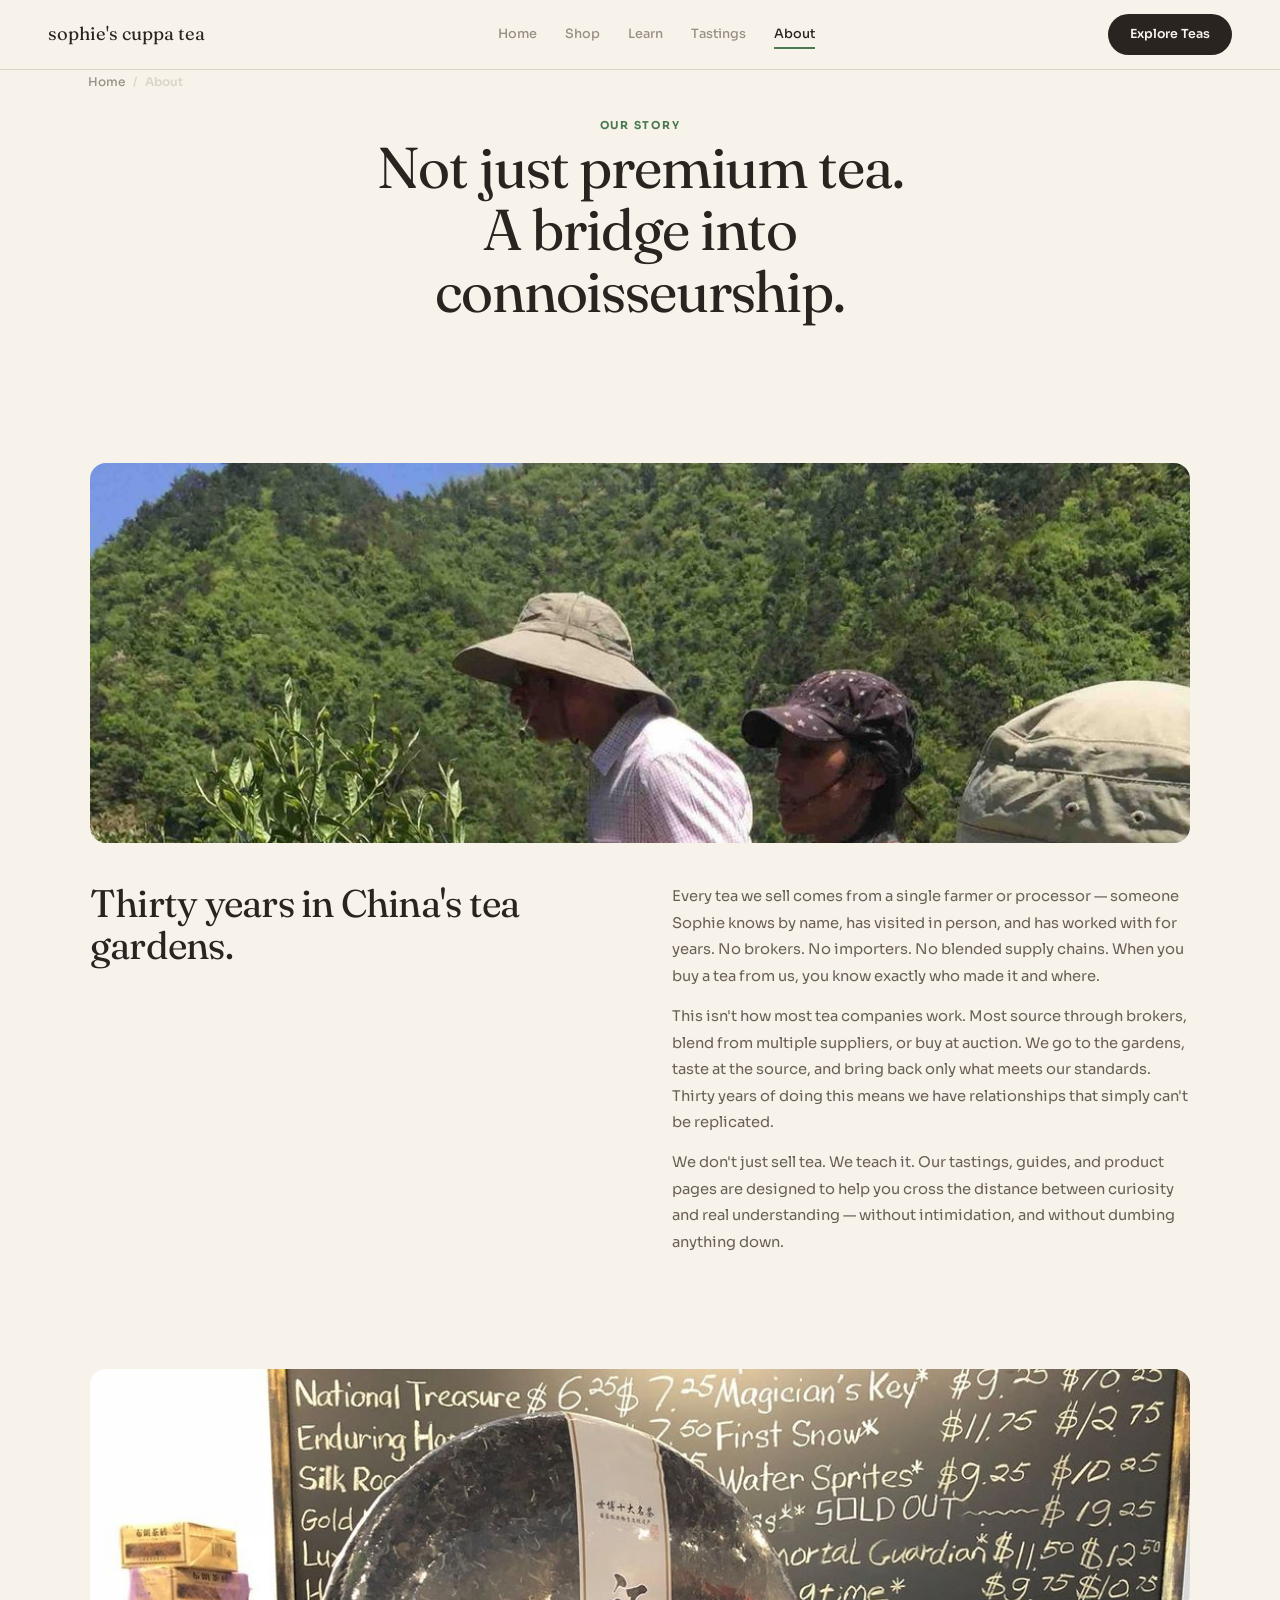
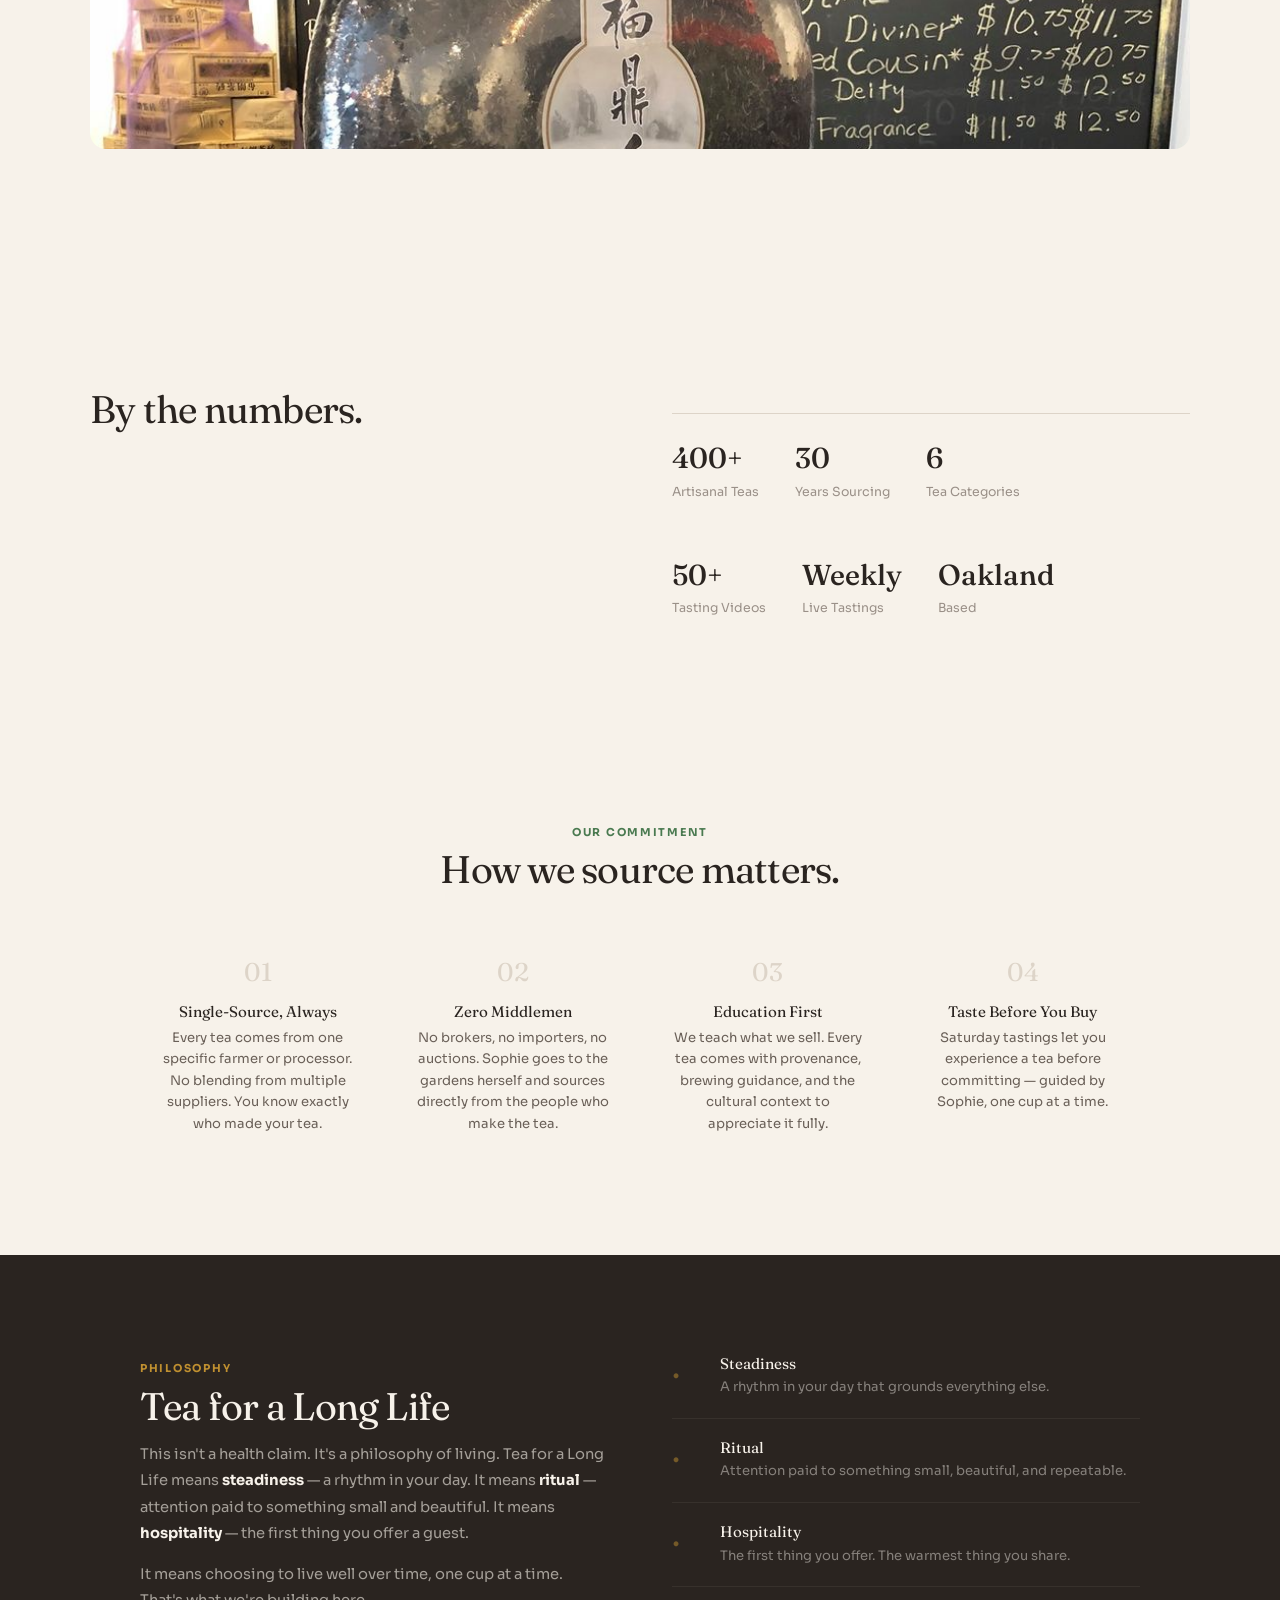
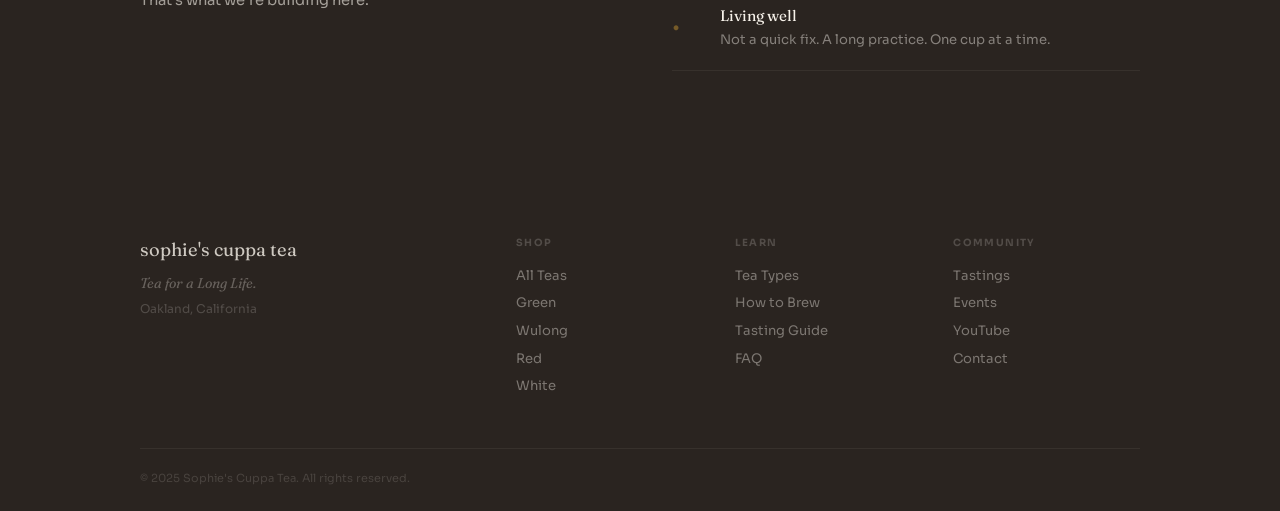
==== commit b979fec4: "Design v10: Clean cream + hand-drawn SVG illustrations Clean v1 HTML base with warm cream CSS. Hand-" ====
--- a/about.html
+++ b/about.html
@@ -7,7 +7,7 @@
     <meta name="description" content="Thirty years of sourcing extraordinary Chinese tea, directly from the gardens." />
     <link rel="preconnect" href="https://fonts.googleapis.com" />
     <link rel="preconnect" href="https://fonts.gstatic.com" crossorigin />
-    <link href="https://fonts.googleapis.com/css2?family=Caveat:wght@400;500;600;700&family=Architects+Daughter&family=Sora:wght@300;400;500;600;700&family=Fraunces:ital,opsz,wght@0,9..144,300..900;1,9..144,300..900&display=swap" rel="stylesheet" />
+    <link href="https://fonts.googleapis.com/css2?family=Sora:wght@300;400;500;600;700&family=Fraunces:ital,opsz,wght@0,9..144,300..900;1,9..144,300..900&display=swap" rel="stylesheet" />
     <link rel="stylesheet" href="./styles.css" />
   </head>
   <body>
--- a/styles.css
+++ b/styles.css
@@ -1,533 +1,399 @@
 /* ═══════════════════════════════════════════
-   Sophie's Cuppa Tea — Hand-Drawn Edition
-   Aesthetic: Human, sketchy, warm, playful.
-   Anti-digital. Wobbly lines, doodle energy.
+   Sophie's Cuppa Tea — Illustrated Edition
+   Aesthetic: Clean cream base + hand-drawn
+   SVG illustrations. Editorial warmth.
    ═══════════════════════════════════════════ */
 
-@import url('https://fonts.googleapis.com/css2?family=Caveat:wght@400;500;600;700&family=Architects+Daughter&display=swap');
-
 :root {
-  --paper: #faf5ec;
-  --paper-warm: #f2e8d6;
+  --paper: #f7f2ea;
+  --paper-warm: #efe6d8;
   --white: #ffffff;
-  --pencil: #2a2420;
-  --pencil-light: #5a5048;
-  --pencil-muted: #8a7e70;
-  --sketch: #b8a898;
-
-  --doodle-green: #4a8050;
-  --doodle-red: #c85040;
-  --doodle-blue: #4a70a0;
-  --doodle-gold: #c8a040;
-  --doodle-brown: #8a6040;
-  --doodle-purple: #7a5a8a;
+  --ink: #2a2420;
+  --mid: #6a6058;
+  --muted: #9a9088;
+  --line: #ddd4c8;
+
+  --green: #4a7a50;
+  --green-light: #e8f0e6;
+  --red: #b04838;
+  --red-light: #fae8e4;
+  --wulong: #8a6a38;
+  --wulong-light: #f6eee0;
+  --white-tea: #8a8068;
+  --white-tea-light: #f0ede6;
+  --gold: #c09030;
 
   --font: 'Sora', sans-serif;
-  --hand: 'Caveat', cursive;
-  --sketch-font: 'Architects Daughter', cursive;
   --serif: 'Fraunces', serif;
-
   --ease: cubic-bezier(0.16, 1, 0.3, 1);
 }
 
 *, *::before, *::after { box-sizing: border-box; margin: 0; padding: 0; }
 html { scroll-behavior: smooth; -webkit-font-smoothing: antialiased; }
-
-body {
-  font-family: var(--font); color: var(--pencil); line-height: 1.65; font-size: 15px;
-  overflow-x: hidden; background: var(--paper);
-  background-image:
-    radial-gradient(circle at 20% 50%, rgba(200,160,64,0.04) 0%, transparent 50%),
-    radial-gradient(circle at 80% 20%, rgba(74,128,80,0.03) 0%, transparent 50%);
-}
-
+body { font-family: var(--font); color: var(--ink); background: var(--paper); line-height: 1.65; font-size: 15px; overflow-x: hidden; }
 img { max-width: 100%; display: block; }
 a { color: inherit; text-decoration: none; }
 button { font-family: inherit; }
-
-h1, h2 {
-  font-family: var(--hand); font-weight: 700; line-height: 1.1;
-  color: var(--pencil); letter-spacing: -0.01em;
-}
-h3 { font-family: var(--hand); font-weight: 600; line-height: 1.2; color: var(--pencil); }
-
-/* ═══ SKETCHY UNDERLINES & DECORATIONS ═══ */
-.squiggle {
-  background-image: url("data:image/svg+xml,%3Csvg xmlns='http://www.w3.org/2000/svg' width='100' height='8'%3E%3Cpath d='M0 4 Q12 0 25 4 T50 4 T75 4 T100 4' fill='none' stroke='%234a8050' stroke-width='1.5' opacity='0.5'/%3E%3C/svg%3E");
-  background-repeat: repeat-x;
-  background-position: bottom;
-  background-size: 100px 8px;
-  padding-bottom: 10px;
+h1, h2 { font-family: var(--serif); font-weight: 400; line-height: 1.08; color: var(--ink); letter-spacing: -0.02em; }
+h3 { font-family: var(--serif); font-weight: 400; line-height: 1.15; color: var(--ink); }
+
+/* ═══ ILLUSTRATION HELPERS ═══ */
+.illus { display: inline-block; pointer-events: none; }
+.illus svg { width: 100%; height: 100%; }
+.illus--float { position: absolute; opacity: 0.12; }
+.illus--accent { color: var(--green); }
+
+/* ═══ FLOATING ILLUSTRATIONS ═══ */
+.illus { position: absolute; pointer-events: none; color: var(--green); opacity: 0.1; z-index: 0; }
+.illus--hero-leaf { top: 20%; right: 5%; transform: rotate(25deg); opacity: 0.08; }
+.illus--hero-steam { bottom: 30%; right: 48%; opacity: 0.06; }
+.illus--types-branch { top: 20px; left: -20px; transform: rotate(-10deg); opacity: 0.06; color: var(--ink); }
+.illus--about-leaves { top: 40px; right: 60px; transform: rotate(15deg); opacity: 0.07; }
+
+@media (max-width: 640px) {
+  .illus { display: none; }
 }
 
 /* ═══ NAV ═══ */
 .nav {
   position: fixed; top: 0; left: 0; right: 0; z-index: 100;
   display: flex; align-items: center; justify-content: space-between;
-  padding: 12px 40px; background: rgba(250,245,236,0.9);
-  backdrop-filter: blur(16px); -webkit-backdrop-filter: blur(16px);
-  border-bottom: 2px solid var(--pencil);
+  padding: 14px 48px; background: rgba(247,242,234,0.92);
+  backdrop-filter: blur(20px); -webkit-backdrop-filter: blur(20px);
+  border-bottom: 1px solid var(--line);
   transition: all 0.4s var(--ease);
 }
-.nav.scrolled { padding: 8px 40px; }
-.nav-logo { font-family: var(--hand); font-size: 1.5rem; font-weight: 700; color: var(--pencil); }
-.nav-center { display: flex; gap: 24px; }
-.nav-center a {
-  font-family: var(--hand); font-size: 1.05rem; font-weight: 500;
-  color: var(--pencil-muted); transition: color 0.3s; position: relative;
-}
-.nav-center a:hover { color: var(--pencil); }
-.nav-center a.is-current { color: var(--doodle-green); font-weight: 700; }
-.nav-center a.is-current::after {
-  content: ''; position: absolute; bottom: -2px; left: -2px; right: -2px; height: 3px;
-  background: url("data:image/svg+xml,%3Csvg xmlns='http://www.w3.org/2000/svg' width='80' height='4'%3E%3Cpath d='M0 2 Q10 0 20 2 T40 2 T60 2 T80 2' fill='none' stroke='%234a8050' stroke-width='2'/%3E%3C/svg%3E") repeat-x;
-}
-.nav-btn {
-  font-family: var(--hand); font-size: 1rem; font-weight: 700;
-  padding: 8px 20px; background: var(--doodle-green); color: var(--white);
-  border: 2px solid var(--pencil); border-radius: 20px 4px 20px 4px;
-  transition: all 0.3s var(--ease); transform: rotate(-1deg);
-}
-.nav-btn:hover { transform: rotate(0deg) translateY(-2px); background: var(--pencil); }
+.nav.scrolled { padding: 10px 48px; }
+.nav-logo { font-family: var(--serif); font-size: 1.15rem; color: var(--ink); }
+.nav-center { display: flex; gap: 28px; }
+.nav-center a { font-size: 0.8rem; font-weight: 500; color: var(--muted); transition: color 0.3s; position: relative; }
+.nav-center a::after { content: ''; position: absolute; bottom: -4px; left: 0; height: 1.5px; width: 0; background: var(--green); transition: width 0.3s var(--ease); }
+.nav-center a:hover { color: var(--ink); }
+.nav-center a:hover::after { width: 100%; }
+.nav-center a.is-current { color: var(--ink); }
+.nav-center a.is-current::after { width: 100%; }
+.nav-btn { font-size: 0.78rem; font-weight: 600; padding: 10px 22px; border-radius: 999px; background: var(--ink); color: var(--paper); transition: all 0.3s var(--ease); }
+.nav-btn:hover { background: #1a1410; transform: translateY(-1px); }
 .nav-burger { display: none; background: none; border: none; cursor: pointer; width: 24px; height: 16px; position: relative; }
-.nav-burger span { display: block; width: 100%; height: 2px; background: var(--pencil); position: absolute; border-radius: 2px; }
+.nav-burger span { display: block; width: 100%; height: 1.5px; background: var(--ink); position: absolute; }
 .nav-burger span:first-child { top: 0; } .nav-burger span:last-child { bottom: 0; }
 
 /* ═══ BUTTONS ═══ */
-.btn {
-  display: inline-flex; align-items: center; justify-content: center;
-  font-family: var(--hand); font-size: 1.1rem; font-weight: 700;
-  padding: 12px 28px; border: 2px solid var(--pencil);
-  cursor: pointer; transition: all 0.3s var(--ease);
-}
-.btn-dark {
-  background: var(--pencil); color: var(--paper);
-  border-radius: 4px 16px 4px 16px; transform: rotate(-0.5deg);
-}
-.btn-dark:hover { transform: rotate(0deg) translateY(-2px); box-shadow: 3px 3px 0 var(--pencil); }
-.btn-ghost {
-  background: transparent; color: var(--pencil);
-  border-radius: 16px 4px 16px 4px; border-style: dashed;
-}
-.btn-ghost:hover { background: var(--paper-warm); transform: rotate(0.5deg); }
-.btn-light {
-  background: var(--paper); color: var(--pencil);
-  border-radius: 4px 16px 4px 16px; border-color: var(--paper);
-}
-.btn-light:hover { transform: translateY(-2px); }
-
-.text-link { font-family: var(--hand); font-size: 1.1rem; font-weight: 600; color: var(--doodle-green); }
-.label {
-  font-family: var(--sketch-font); font-size: 0.85rem;
-  color: var(--doodle-green); letter-spacing: 0.06em;
-  transform: rotate(-1deg); display: inline-block;
-}
-.label--light { color: rgba(255,255,255,0.6); }
+.btn { display: inline-flex; align-items: center; justify-content: center; font-family: var(--font); font-size: 0.82rem; font-weight: 600; padding: 14px 30px; border-radius: 999px; border: none; cursor: pointer; transition: all 0.3s var(--ease); }
+.btn-dark { background: var(--ink); color: var(--paper); }
+.btn-dark:hover { background: #1a1410; transform: translateY(-2px); box-shadow: 0 6px 20px rgba(0,0,0,0.1); }
+.btn-ghost { background: transparent; color: var(--ink); border: 1.5px solid var(--line); }
+.btn-ghost:hover { border-color: var(--ink); transform: translateY(-1px); }
+.btn-light { background: var(--white); color: var(--ink); }
+.btn-light:hover { transform: translateY(-2px); box-shadow: 0 4px 16px rgba(0,0,0,0.06); }
+.text-link { font-size: 0.85rem; font-weight: 600; color: var(--green); border-bottom: 1px solid rgba(74,122,80,0.3); padding-bottom: 1px; }
+.label { display: inline-block; font-size: 0.68rem; font-weight: 700; letter-spacing: 0.16em; text-transform: uppercase; color: var(--green); }
+.label--light { color: rgba(255,255,255,0.5); }
 
 /* ═══ HERO ═══ */
 .hero {
   min-height: 100vh; display: grid; grid-template-columns: 1.1fr 0.9fr;
   grid-template-rows: 1fr auto; align-items: center;
-  padding: 100px 48px 60px; max-width: 1280px; margin: 0 auto; gap: 40px;
-}
-.hero-content { grid-row: 1; }
-.hero-img {
-  grid-row: 1; overflow: hidden; max-height: 480px;
-  border: 3px solid var(--pencil); border-radius: 8px 32px 8px 32px;
-  transform: rotate(1deg); transition: transform 0.5s var(--ease);
-}
-.hero-img:hover { transform: rotate(0deg); }
+  padding: 120px 48px 60px; max-width: 1280px; margin: 0 auto; gap: 48px;
+  position: relative;
+}
+.hero-content { grid-row: 1; position: relative; z-index: 1; }
+.hero-img { grid-row: 1; border-radius: 16px; overflow: hidden; max-height: 480px; position: relative; }
 .hero-img img { width: 100%; height: 100%; object-fit: cover; }
 .hero-metrics { grid-column: 1 / -1; }
-.hero-pill {
-  font-family: var(--sketch-font); font-size: 0.85rem;
-  color: var(--pencil-muted); margin-bottom: 16px;
-  padding: 6px 14px; background: var(--paper-warm);
-  border: 1.5px dashed var(--sketch); border-radius: 2px;
-  display: inline-block; transform: rotate(-1deg);
-}
-.hero h1 {
-  font-size: clamp(3.2rem, 6vw, 5.5rem);
-  max-width: 12ch; line-height: 1.0;
-}
-.hero-sub { margin-top: 16px; font-size: 0.95rem; line-height: 1.8; color: var(--pencil-light); max-width: 480px; }
-.hero-btns { display: flex; flex-wrap: wrap; gap: 12px; margin-top: 28px; }
-.hero-metrics {
-  display: flex; gap: 40px; margin-top: auto; padding-top: 40px;
-  border-top: 2px dashed var(--sketch);
-}
-.metric { display: flex; flex-direction: column; gap: 0; }
-.metric-num { font-family: var(--hand); font-size: 2.2rem; font-weight: 700; color: var(--doodle-green); }
-.metric-label { font-family: var(--sketch-font); font-size: 0.72rem; color: var(--pencil-muted); }
+.hero-pill { display: inline-flex; font-size: 0.72rem; font-weight: 600; letter-spacing: 0.12em; text-transform: uppercase; color: var(--muted); padding: 8px 18px; background: var(--paper-warm); border-radius: 999px; margin-bottom: 24px; }
+.hero h1 { font-size: clamp(3rem, 5.5vw, 5rem); max-width: 14ch; line-height: 1.02; }
+.hero-sub { margin-top: 20px; font-size: 0.95rem; line-height: 1.8; color: var(--mid); max-width: 500px; }
+.hero-btns { display: flex; flex-wrap: wrap; gap: 12px; margin-top: 32px; }
+.hero-metrics { display: flex; gap: 48px; margin-top: auto; padding-top: 48px; border-top: 1px solid var(--line); }
+.metric { display: flex; flex-direction: column; gap: 2px; }
+.metric-num { font-family: var(--serif); font-size: 1.5rem; font-weight: 500; color: var(--ink); }
+.metric-label { font-size: 0.68rem; font-weight: 600; letter-spacing: 0.1em; text-transform: uppercase; color: var(--muted); }
 
 /* ═══ ABOUT ═══ */
-.about { padding: 80px 48px; }
-.about-img {
-  max-width: 1100px; margin: 0 auto 36px; overflow: hidden; max-height: 360px;
-  border: 3px solid var(--pencil); border-radius: 32px 8px 32px 8px;
-}
+.about { padding: 100px 48px; position: relative; }
+.about-img { max-width: 1100px; margin: 0 auto 40px; border-radius: 16px; overflow: hidden; max-height: 380px; }
 .about-img img { width: 100%; height: 100%; object-fit: cover; }
-.about-grid { max-width: 1100px; margin: 0 auto; display: grid; grid-template-columns: 1fr 1fr; gap: 56px; align-items: start; }
-.about-left h2 { font-size: clamp(2rem, 3.5vw, 2.8rem); }
-.about-right p { font-size: 0.92rem; line-height: 1.8; color: var(--pencil-light); margin-bottom: 14px; }
-.about-stats {
-  display: flex; gap: 32px; margin-top: 20px; padding-top: 16px;
-  border-top: 2px dashed var(--sketch);
-}
-.about-stats div { font-size: 0.78rem; color: var(--pencil-muted); }
-.about-stats strong { display: block; font-family: var(--hand); font-size: 2rem; font-weight: 700; color: var(--doodle-green); }
+.about-grid { max-width: 1100px; margin: 0 auto; display: grid; grid-template-columns: 1fr 1fr; gap: 64px; align-items: start; }
+.about-left h2 { font-size: clamp(1.8rem, 3vw, 2.6rem); }
+.about-right p { font-size: 0.92rem; line-height: 1.8; color: var(--mid); margin-bottom: 14px; }
+.about-stats { display: flex; gap: 36px; margin-top: 24px; padding-top: 20px; border-top: 1px solid var(--line); }
+.about-stats div { font-size: 0.78rem; color: var(--muted); }
+.about-stats strong { display: block; font-family: var(--serif); font-size: 1.8rem; font-weight: 500; color: var(--ink); }
 
 /* ═══ TYPES ═══ */
-.types { padding: 80px 48px; background: var(--paper-warm); }
-.types-head { text-align: center; max-width: 500px; margin: 0 auto 36px; }
-.types-head h2 { font-size: clamp(2.2rem, 4vw, 3rem); }
-.types-head p { margin-top: 8px; font-size: 0.92rem; color: var(--pencil-light); }
-.types-row { display: flex; flex-wrap: wrap; justify-content: center; gap: 10px; max-width: 800px; margin: 0 auto; }
-.type-pill {
-  display: flex; align-items: center; gap: 8px;
-  padding: 10px 20px; background: var(--paper);
-  border: 2px solid var(--pencil); border-radius: 4px 16px 4px 16px;
-  font-family: var(--hand); font-size: 1.05rem; font-weight: 600; color: var(--pencil);
-  transition: all 0.3s var(--ease); transform: rotate(var(--r, 0deg));
-}
-.type-pill:nth-child(1) { --r: -1deg; }
-.type-pill:nth-child(2) { --r: 0.5deg; }
-.type-pill:nth-child(3) { --r: -0.5deg; }
-.type-pill:nth-child(4) { --r: 1deg; }
-.type-pill:nth-child(5) { --r: -0.5deg; }
-.type-pill:nth-child(6) { --r: 0.5deg; }
-.type-pill:hover { transform: rotate(0deg) translateY(-3px); box-shadow: 3px 3px 0 var(--pencil); background: var(--white); }
-.type-dot { width: 10px; height: 10px; border-radius: 50%; background: var(--c); border: 1.5px solid var(--pencil); }
-.type-pill em { font-style: normal; font-family: var(--sketch-font); font-size: 0.72rem; color: var(--pencil-muted); }
-.types-cta { text-align: center; margin-top: 28px; }
+.types { padding: 80px 48px; background: var(--paper-warm); position: relative; overflow: hidden; }
+.types-head { text-align: center; max-width: 500px; margin: 0 auto 40px; }
+.types-head h2 { font-size: clamp(2rem, 3.5vw, 2.8rem); }
+.types-head p { margin-top: 10px; font-size: 0.92rem; color: var(--mid); }
+.types-row { display: flex; flex-wrap: wrap; justify-content: center; gap: 10px; max-width: 800px; margin: 0 auto; position: relative; z-index: 1; }
+.type-pill { display: flex; align-items: center; gap: 10px; padding: 14px 24px; border-radius: 999px; background: var(--white); border: 1px solid var(--line); font-size: 0.92rem; font-weight: 600; color: var(--ink); transition: all 0.3s var(--ease); }
+.type-pill:hover { transform: translateY(-2px); box-shadow: 0 4px 16px rgba(0,0,0,0.06); border-color: var(--green); }
+.type-dot { width: 10px; height: 10px; border-radius: 50%; background: var(--c); }
+.type-pill em { font-style: normal; font-size: 0.7rem; font-weight: 500; color: var(--muted); }
+.types-cta { text-align: center; margin-top: 28px; position: relative; z-index: 1; }
 
 /* ═══ COLLECTION ═══ */
-.collection { padding: 80px 48px; }
+.collection { padding: 100px 48px; position: relative; }
 .collection--home { background: var(--paper); }
-.collection-head { text-align: center; max-width: 520px; margin: 0 auto 36px; }
-.collection-head h2 { font-size: clamp(2.2rem, 4vw, 3rem); }
-.collection-head p { margin-top: 8px; font-size: 0.92rem; color: var(--pencil-light); }
-
+.collection-head { text-align: center; max-width: 520px; margin: 0 auto 40px; }
+.collection-head h2 { font-size: clamp(2rem, 3.5vw, 2.8rem); }
+.collection-head p { margin-top: 10px; font-size: 0.92rem; color: var(--mid); }
 .grid { display: grid; grid-template-columns: repeat(3, 1fr); gap: 20px; max-width: 1100px; margin: 0 auto; }
 .grid--3 { grid-template-columns: repeat(3, 1fr); }
-
-.card {
-  background: var(--white); border: 2px solid var(--pencil); overflow: hidden;
-  border-radius: 8px 24px 8px 24px; cursor: pointer;
-  display: flex; flex-direction: column;
-  transition: all 0.4s var(--ease); transform: rotate(var(--cr, 0deg));
-}
-.card:nth-child(1) { --cr: -0.3deg; }
-.card:nth-child(2) { --cr: 0.2deg; }
-.card:nth-child(3) { --cr: -0.2deg; }
-.card:nth-child(4) { --cr: 0.3deg; }
-.card:nth-child(5) { --cr: -0.1deg; }
-.card:nth-child(6) { --cr: 0.2deg; }
-.card:hover { transform: rotate(0deg) translateY(-6px); box-shadow: 4px 4px 0 var(--pencil); }
+.card { background: var(--white); border: 1px solid var(--line); border-radius: 14px; overflow: hidden; cursor: pointer; display: flex; flex-direction: column; transition: all 0.4s var(--ease); }
+.card:hover { transform: translateY(-4px); box-shadow: 0 12px 32px rgba(0,0,0,0.06); border-color: transparent; }
 .card.is-hidden { display: none; }
-.card-img { width: 100%; height: 200px; overflow: hidden; border-bottom: 2px solid var(--pencil); }
+.card-img { width: 100%; height: 200px; overflow: hidden; }
 .card-img img { width: 100%; height: 100%; object-fit: cover; transition: transform 0.5s var(--ease); }
-.card:hover .card-img img { transform: scale(1.05); }
-
-.grid > .card > .card-head, .grid > .card > h3, .grid > .card > .origin,
-.grid > .card > .desc, .grid > .card > .flavors, .grid > .card > .card-foot { padding-left: 18px; padding-right: 18px; }
-.card-head { display: flex; align-items: center; justify-content: space-between; padding-top: 14px; margin-bottom: 6px; }
-.tag {
-  font-family: var(--sketch-font); font-size: 0.68rem;
-  padding: 3px 10px; border: 1.5px solid currentColor; border-radius: 2px;
-  transform: rotate(-1deg);
-}
-.tag--green { color: var(--doodle-green); }
-.tag--white { color: var(--doodle-brown); }
-.tag--red { color: var(--doodle-red); }
-.tag--wulong { color: var(--doodle-gold); }
-.temp { font-family: var(--hand); font-size: 1.1rem; color: var(--pencil-muted); }
-.card h3 { font-size: 1.6rem; }
-.origin { font-family: var(--sketch-font); font-size: 0.72rem; color: var(--pencil-muted); margin-top: 2px; margin-bottom: 10px; }
-.desc { font-size: 0.82rem; line-height: 1.7; color: var(--pencil-light); flex: 1; }
+.card:hover .card-img img { transform: scale(1.04); }
+.grid > .card > .card-head, .grid > .card > h3, .grid > .card > .origin, .grid > .card > .desc, .grid > .card > .flavors, .grid > .card > .card-foot { padding-left: 20px; padding-right: 20px; }
+.card-head { display: flex; align-items: center; justify-content: space-between; padding-top: 16px; margin-bottom: 8px; }
+.tag { font-size: 0.62rem; font-weight: 700; letter-spacing: 0.1em; text-transform: uppercase; padding: 4px 10px; border-radius: 999px; }
+.tag--green { background: var(--green-light); color: var(--green); }
+.tag--white { background: var(--white-tea-light); color: var(--white-tea); }
+.tag--red { background: var(--red-light); color: var(--red); }
+.tag--wulong { background: var(--wulong-light); color: var(--wulong); }
+.temp { font-family: var(--serif); font-size: 0.9rem; color: var(--muted); }
+.card h3 { font-size: 1.35rem; }
+.origin { font-size: 0.75rem; font-weight: 500; color: var(--muted); margin-top: 2px; margin-bottom: 10px; }
+.desc { font-size: 0.82rem; line-height: 1.7; color: var(--mid); flex: 1; }
 .flavors { display: flex; flex-wrap: wrap; gap: 5px; margin-top: 12px; }
-.flavors span {
-  font-family: var(--sketch-font); font-size: 0.65rem;
-  padding: 3px 8px; background: var(--paper-warm); color: var(--pencil-light);
-  border: 1px dashed var(--sketch); border-radius: 2px;
-}
-.card-foot {
-  display: flex; align-items: center; justify-content: space-between;
-  margin-top: 12px; padding-top: 10px; padding-bottom: 18px;
-  border-top: 1.5px dashed var(--sketch); font-size: 0.72rem; color: var(--pencil-muted);
-}
-.level--begin { font-family: var(--hand); color: var(--doodle-green); font-weight: 700; font-size: 0.85rem; }
-.steep { font-family: var(--hand); font-size: 1rem; color: var(--pencil); }
-.yt-link { font-family: var(--hand); font-size: 0.85rem; font-weight: 600; color: var(--doodle-red); }
-.section-cta { text-align: center; margin-top: 32px; }
+.flavors span { font-size: 0.65rem; font-weight: 600; padding: 3px 8px; border-radius: 999px; background: var(--paper); color: var(--mid); }
+.card-foot { display: flex; align-items: center; justify-content: space-between; margin-top: 14px; padding-top: 12px; padding-bottom: 20px; border-top: 1px solid rgba(0,0,0,0.04); font-size: 0.7rem; font-weight: 600; color: var(--muted); }
+.level--begin { color: var(--green); }
+.steep { font-family: var(--serif); font-size: 0.9rem; color: var(--ink); }
+.yt-link { font-size: 0.7rem; font-weight: 600; color: var(--red); }
+.section-cta { text-align: center; margin-top: 36px; }
 
 /* ═══ TASTINGS ═══ */
-.tastings {
-  padding: 80px 48px; color: var(--white);
-  background: var(--doodle-green);
-  background-image: url("data:image/svg+xml,%3Csvg width='60' height='60' xmlns='http://www.w3.org/2000/svg'%3E%3Ccircle cx='30' cy='30' r='1' fill='white' opacity='0.06'/%3E%3C/svg%3E");
-}
-.tastings-grid { max-width: 1000px; margin: 0 auto; display: grid; grid-template-columns: 1.1fr 0.9fr; gap: 48px; align-items: center; }
-.tastings-left h2 { font-size: clamp(2.2rem, 4vw, 3rem); color: var(--white); }
-.tastings-left p { margin-top: 14px; font-size: 0.92rem; line-height: 1.8; color: rgba(255,255,255,0.75); max-width: 420px; }
+.tastings { padding: 100px 48px; background: var(--green); color: var(--white); position: relative; overflow: hidden; }
+.tastings-grid { max-width: 1000px; margin: 0 auto; display: grid; grid-template-columns: 1.1fr 0.9fr; gap: 56px; align-items: center; position: relative; z-index: 1; }
+.tastings-left h2 { font-size: clamp(2rem, 3.5vw, 2.6rem); color: var(--white); }
+.tastings-left p { margin-top: 14px; font-size: 0.92rem; line-height: 1.8; color: rgba(255,255,255,0.75); max-width: 440px; }
 .tastings-left .btn { margin-top: 24px; }
-.capture-box {
-  background: rgba(255,255,255,0.1); border: 2px dashed rgba(255,255,255,0.3);
-  border-radius: 8px 24px 8px 24px; padding: 28px;
-}
-.capture-box h3 { font-size: 1.5rem; color: var(--white); }
-.capture-box p { margin-top: 6px; font-size: 0.82rem; line-height: 1.65; color: rgba(255,255,255,0.6); }
+.capture-box { background: rgba(255,255,255,0.08); border: 1px solid rgba(255,255,255,0.12); border-radius: 14px; padding: 28px; }
+.capture-box h3 { font-size: 1.2rem; color: var(--white); }
+.capture-box p { margin-top: 6px; font-size: 0.82rem; line-height: 1.65; color: rgba(255,255,255,0.55); }
 .capture { display: flex; gap: 8px; margin-top: 16px; }
-.capture input {
-  flex: 1; padding: 10px 14px; border-radius: 4px;
-  border: 2px solid rgba(255,255,255,0.3); background: rgba(255,255,255,0.08);
-  color: var(--white); font-family: var(--font); font-size: 0.82rem; outline: none;
-}
+.capture input { flex: 1; padding: 12px 16px; border-radius: 999px; border: 1px solid rgba(255,255,255,0.2); background: rgba(255,255,255,0.06); color: var(--white); font-family: var(--font); font-size: 0.82rem; outline: none; }
 .capture input::placeholder { color: rgba(255,255,255,0.35); }
-.capture input:focus { border-color: rgba(255,255,255,0.6); }
-.capture .btn-dark { background: var(--white); color: var(--doodle-green); border-color: var(--white); white-space: nowrap; }
+.capture input:focus { border-color: rgba(255,255,255,0.4); }
+.capture .btn-dark { background: var(--white); color: var(--green); white-space: nowrap; }
 
 /* ═══ RITUAL ═══ */
-.ritual { padding: 80px 48px; background: var(--pencil); color: var(--paper); }
-.ritual-inner { max-width: 1000px; margin: 0 auto; display: grid; grid-template-columns: 1.1fr 0.9fr; gap: 56px; align-items: center; }
-.ritual-text h2 { font-size: clamp(2.2rem, 4vw, 3rem); color: var(--paper); }
-.ritual-text p { margin-top: 14px; font-size: 0.92rem; line-height: 1.8; color: rgba(250,245,236,0.65); max-width: 420px; }
+.ritual { padding: 100px 48px; background: var(--ink); color: var(--paper); position: relative; overflow: hidden; }
+.ritual-inner { max-width: 1000px; margin: 0 auto; display: grid; grid-template-columns: 1.1fr 0.9fr; gap: 56px; align-items: center; position: relative; z-index: 1; }
+.ritual-text h2 { font-size: clamp(2rem, 3.5vw, 2.6rem); color: var(--paper); }
+.ritual-text p { margin-top: 14px; font-size: 0.92rem; line-height: 1.8; color: rgba(247,242,234,0.6); max-width: 440px; }
 .ritual-text .btn { margin-top: 24px; }
-.ritual-capture { background: rgba(255,255,255,0.06); border: 2px dashed rgba(255,255,255,0.15); border-radius: 8px 24px 8px 24px; padding: 28px; }
-.ritual-capture h3 { font-size: 1.5rem; color: var(--paper); }
-.ritual-capture p { margin-top: 6px; font-size: 0.82rem; line-height: 1.65; color: rgba(250,245,236,0.5); }
+.ritual-capture { background: rgba(255,255,255,0.04); border: 1px solid rgba(255,255,255,0.08); border-radius: 14px; padding: 28px; }
+.ritual-capture h3 { font-size: 1.2rem; color: var(--paper); }
+.ritual-capture p { margin-top: 6px; font-size: 0.82rem; line-height: 1.65; color: rgba(247,242,234,0.5); }
 
 /* ═══ FOOTER ═══ */
-.footer { background: var(--pencil); color: rgba(250,245,236,0.5); padding: 56px 48px 24px; border-top: 3px solid var(--pencil); }
-.footer-top { max-width: 1000px; margin: 0 auto; display: grid; grid-template-columns: 1fr 2fr; gap: 56px; }
-.footer-logo { font-family: var(--hand); font-size: 1.5rem; font-weight: 700; color: var(--paper); }
-.footer-motto { font-family: var(--hand); font-size: 1.1rem; color: rgba(250,245,236,0.35); margin-top: 4px; }
-.footer-loc { font-family: var(--sketch-font); font-size: 0.72rem; color: rgba(250,245,236,0.2); margin-top: 4px; }
-.footer-cols { display: grid; grid-template-columns: repeat(3, 1fr); gap: 28px; }
-.footer-col h4 { font-family: var(--sketch-font); font-size: 0.68rem; color: rgba(250,245,236,0.25); margin-bottom: 8px; letter-spacing: 0.08em; }
-.footer-col a { display: block; font-size: 0.82rem; padding: 3px 0; color: rgba(250,245,236,0.4); transition: color 0.25s; }
-.footer-col a:hover { color: var(--paper); }
-.footer-bottom { max-width: 1000px; margin: 40px auto 0; padding-top: 16px; border-top: 1.5px dashed rgba(250,245,236,0.1); }
-.footer-bottom p { font-size: 0.68rem; color: rgba(250,245,236,0.15); }
+.footer { background: var(--ink); color: rgba(247,242,234,0.5); padding: 64px 48px 24px; }
+.footer-top { max-width: 1000px; margin: 0 auto; display: grid; grid-template-columns: 1fr 2fr; gap: 64px; }
+.footer-logo { font-family: var(--serif); font-size: 1.15rem; color: rgba(247,242,234,0.8); }
+.footer-motto { font-family: var(--serif); font-style: italic; font-size: 0.88rem; color: rgba(247,242,234,0.3); margin-top: 6px; }
+.footer-loc { font-size: 0.75rem; color: rgba(247,242,234,0.2); margin-top: 4px; }
+.footer-cols { display: grid; grid-template-columns: repeat(3, 1fr); gap: 32px; }
+.footer-col h4 { font-size: 0.62rem; font-weight: 700; letter-spacing: 0.14em; text-transform: uppercase; color: rgba(247,242,234,0.2); margin-bottom: 10px; }
+.footer-col a { display: block; font-size: 0.82rem; padding: 3px 0; color: rgba(247,242,234,0.4); transition: color 0.25s; }
+.footer-col a:hover { color: rgba(247,242,234,0.8); }
+.footer-bottom { max-width: 1000px; margin: 48px auto 0; padding-top: 20px; border-top: 1px solid rgba(247,242,234,0.06); }
+.footer-bottom p { font-size: 0.7rem; color: rgba(247,242,234,0.15); }
 
 /* ═══ BREADCRUMBS ═══ */
-.breadcrumbs { max-width: 1200px; margin: 0 auto; padding: 72px 48px 0; display: flex; align-items: center; gap: 8px; font-family: var(--sketch-font); font-size: 0.75rem; }
-.breadcrumbs a { color: var(--pencil-muted); }
-.breadcrumbs a:hover { color: var(--pencil); }
-.breadcrumbs > span { color: var(--sketch); }
-.breadcrumb-current { color: var(--pencil); font-weight: 600; }
+.breadcrumbs { max-width: 1200px; margin: 0 auto; padding: 72px 48px 0; display: flex; align-items: center; gap: 8px; font-size: 0.75rem; font-weight: 500; }
+.breadcrumbs a { color: var(--muted); }
+.breadcrumbs a:hover { color: var(--ink); }
+.breadcrumbs > span { color: var(--line); }
+.breadcrumb-current { color: var(--ink); font-weight: 600; }
 
 /* ═══ PAGE HERO ═══ */
 .page-hero { padding: 88px 48px 40px; max-width: 1200px; margin: 0 auto; text-align: center; }
 .page-hero--compact { padding-top: 20px; }
-.page-hero h1 { font-size: clamp(2.6rem, 5vw, 4rem); max-width: 16ch; margin: 0 auto; }
-.page-hero .hero-sub { max-width: 520px; margin: 12px auto 0; color: var(--pencil-light); font-size: 0.92rem; line-height: 1.8; }
+.page-hero h1 { font-size: clamp(2.2rem, 4.5vw, 3.6rem); max-width: 16ch; margin: 0 auto; }
+.page-hero .hero-sub { max-width: 520px; margin: 14px auto 0; color: var(--mid); font-size: 0.92rem; line-height: 1.8; }
 
 /* ═══ FILTER ═══ */
-.filter-row { display: flex; flex-wrap: wrap; justify-content: center; gap: 8px; margin-bottom: 32px; }
-.filter {
-  font-family: var(--hand); font-size: 1rem; font-weight: 600;
-  padding: 8px 18px; border: 2px solid var(--sketch);
-  background: var(--paper); color: var(--pencil-muted);
-  border-radius: 4px 12px 4px 12px; cursor: pointer;
-  transition: all 0.25s var(--ease);
-}
-.filter:hover { border-color: var(--pencil); color: var(--pencil); transform: rotate(-0.5deg); }
-.filter.is-on { background: var(--doodle-green); color: var(--white); border-color: var(--pencil); transform: rotate(-1deg); }
+.filter-row { display: flex; flex-wrap: wrap; justify-content: center; gap: 8px; margin-bottom: 36px; }
+.filter { font-family: var(--font); font-size: 0.75rem; font-weight: 600; padding: 9px 20px; border-radius: 999px; border: 1.5px solid var(--line); background: var(--white); color: var(--muted); cursor: pointer; transition: all 0.25s var(--ease); }
+.filter:hover { border-color: var(--ink); color: var(--ink); }
+.filter.is-on { background: var(--ink); color: var(--paper); border-color: var(--ink); }
 
 /* ═══ BROWSE ═══ */
 .browse { padding: 80px 48px; background: var(--paper-warm); }
-.browse-head { text-align: center; max-width: 520px; margin: 0 auto 32px; }
-.browse-head h2 { font-size: clamp(2rem, 3.5vw, 2.6rem); margin-top: 6px; }
-.browse-head p { margin-top: 8px; color: var(--pencil-light); font-size: 0.92rem; }
+.browse-head { text-align: center; max-width: 520px; margin: 0 auto 36px; }
+.browse-head h2 { font-size: clamp(1.8rem, 3vw, 2.4rem); margin-top: 6px; }
+.browse-head p { margin-top: 8px; color: var(--mid); font-size: 0.92rem; }
 .browse-grid { display: grid !important; grid-template-columns: repeat(4, 1fr) !important; gap: 14px; max-width: 1000px; margin: 0 auto; }
-a.browse-card {
-  display: flex !important; flex-direction: column; gap: 6px;
-  background: var(--white); border: 2px solid var(--pencil);
-  border-radius: 4px 16px 4px 16px; padding: 18px;
-  text-decoration: none; color: var(--pencil);
-  transition: all 0.3s var(--ease); transform: rotate(var(--br, 0deg));
-}
-a.browse-card:nth-child(odd) { --br: -0.5deg; }
-a.browse-card:nth-child(even) { --br: 0.5deg; }
-a.browse-card:hover { transform: rotate(0deg) translateY(-3px); box-shadow: 3px 3px 0 var(--pencil); }
-.browse-dot { display: block; width: 8px; height: 8px; border-radius: 50%; background: var(--bc); border: 1.5px solid var(--pencil); }
-a.browse-card h3 { font-family: var(--hand); font-size: 1.2rem; font-weight: 600; padding: 0; margin: 0; }
-a.browse-card p { font-size: 0.72rem; line-height: 1.55; color: var(--pencil-muted); padding: 0; margin: 0; }
-.browse-count { font-family: var(--sketch-font); font-size: 0.72rem; color: var(--bc); }
+a.browse-card { display: flex !important; flex-direction: column; gap: 6px; background: var(--white); border: 1px solid var(--line); border-radius: 12px; padding: 20px; text-decoration: none; color: var(--ink); transition: all 0.3s var(--ease); }
+a.browse-card:hover { transform: translateY(-2px); box-shadow: 0 6px 20px rgba(0,0,0,0.05); border-color: var(--green); }
+.browse-dot { display: block; width: 8px; height: 8px; border-radius: 50%; background: var(--bc); }
+a.browse-card h3 { font-family: var(--serif); font-size: 1rem; font-weight: 400; padding: 0; margin: 0; }
+a.browse-card p { font-size: 0.75rem; line-height: 1.55; color: var(--muted); padding: 0; margin: 0; }
+.browse-count { font-size: 0.62rem; font-weight: 700; letter-spacing: 0.1em; text-transform: uppercase; color: var(--bc); }
 
 /* ═══ SPOTLIGHT ═══ */
-.spotlight { padding: 32px 48px 80px; }
-.spotlight-card {
-  max-width: 1000px; margin: 0 auto; background: var(--pencil); color: var(--paper);
-  border: 3px solid var(--pencil); border-radius: 12px 32px 12px 32px;
-  padding: 48px; display: grid; grid-template-columns: 0.4fr 1fr 0.8fr; gap: 36px;
-}
-.spotlight-img { border-radius: 4px 16px 4px 16px; overflow: hidden; border: 2px solid rgba(250,245,236,0.15); }
+.spotlight { padding: 40px 48px 100px; }
+.spotlight-card { max-width: 1000px; margin: 0 auto; background: var(--ink); color: var(--paper); border-radius: 16px; padding: 56px; display: grid; grid-template-columns: 0.4fr 1fr 0.8fr; gap: 40px; }
+.spotlight-img { border-radius: 10px; overflow: hidden; }
 .spotlight-img img { width: 100%; height: 100%; object-fit: cover; }
-.spotlight-left .label { color: var(--doodle-gold); }
-.spotlight-left h2 { font-size: clamp(2rem, 3.5vw, 2.8rem); color: var(--paper); margin-top: 6px; }
-.spotlight-type { font-family: var(--sketch-font); font-size: 0.72rem; color: rgba(250,245,236,0.4); margin-top: 4px; }
-.spotlight-left > p { margin-top: 14px; font-size: 0.88rem; line-height: 1.8; color: rgba(250,245,236,0.65); }
-.spotlight-left blockquote { margin-top: 16px; font-family: var(--hand); font-size: 1.2rem; line-height: 1.4; color: rgba(250,245,236,0.5); padding-left: 14px; border-left: 2px dashed rgba(250,245,236,0.2); }
-.detail { display: flex; justify-content: space-between; padding: 10px 0; border-bottom: 1px dashed rgba(250,245,236,0.1); }
-.detail span { font-family: var(--sketch-font); font-size: 0.68rem; color: rgba(250,245,236,0.35); }
-.detail strong { font-family: var(--hand); font-weight: 600; font-size: 1rem; }
-.spotlight-right .btn-dark { background: var(--paper); color: var(--pencil); border-color: var(--paper); }
+.spotlight-left .label { color: var(--gold); }
+.spotlight-left h2 { font-size: clamp(1.8rem, 3vw, 2.6rem); color: var(--paper); margin-top: 6px; }
+.spotlight-type { font-size: 0.78rem; color: rgba(247,242,234,0.4); margin-top: 4px; }
+.spotlight-left > p { margin-top: 16px; font-size: 0.88rem; line-height: 1.8; color: rgba(247,242,234,0.65); }
+.spotlight-left blockquote { margin-top: 20px; font-family: var(--serif); font-style: italic; font-size: 1rem; line-height: 1.5; color: rgba(247,242,234,0.45); padding-left: 16px; border-left: 2px solid rgba(247,242,234,0.12); }
+.detail { display: flex; justify-content: space-between; padding: 11px 0; border-bottom: 1px solid rgba(247,242,234,0.06); }
+.detail span { font-size: 0.68rem; font-weight: 600; letter-spacing: 0.08em; text-transform: uppercase; color: rgba(247,242,234,0.3); }
+.detail strong { font-weight: 500; font-size: 0.85rem; }
+.spotlight-right .btn-dark { background: var(--paper); color: var(--ink); }
 
 /* ═══ LEARN ═══ */
-.learn { padding: 80px 48px; background: var(--paper-warm); }
-.learn-head { text-align: center; max-width: 460px; margin: 0 auto 36px; }
-.learn-head h2 { font-size: clamp(2.2rem, 4vw, 3rem); }
-.learn-head p { margin-top: 8px; color: var(--pencil-light); font-size: 0.92rem; }
-.learn-grid { display: grid; grid-template-columns: repeat(3, 1fr); gap: 16px; max-width: 1000px; margin: 0 auto; }
-.learn-card {
-  background: var(--white); border: 2px solid var(--pencil);
-  border-radius: 8px 24px 8px 24px; padding: 28px;
-  display: flex; flex-direction: column; text-decoration: none; color: inherit;
-  transition: all 0.4s var(--ease); transform: rotate(var(--lr, 0deg));
-}
-.learn-card:nth-child(1) { --lr: -0.5deg; }
-.learn-card:nth-child(2) { --lr: 0.3deg; }
-.learn-card:nth-child(3) { --lr: -0.3deg; }
-.learn-card:hover { transform: rotate(0deg) translateY(-4px); box-shadow: 3px 3px 0 var(--pencil); }
-.learn-num { font-family: var(--hand); font-size: 2.5rem; font-weight: 700; color: var(--doodle-green); opacity: 0.3; margin-bottom: 8px; }
-.learn-card h3 { font-size: 1.4rem; margin-bottom: 6px; }
-.learn-card p { font-size: 0.82rem; line-height: 1.65; color: var(--pencil-light); flex: 1; }
-.learn-arrow { margin-top: 14px; font-family: var(--hand); font-size: 1.2rem; color: var(--doodle-green); transition: transform 0.3s var(--ease); }
-.learn-card:hover .learn-arrow { transform: translateX(6px); }
+.learn { padding: 100px 48px; background: var(--paper-warm); position: relative; overflow: hidden; }
+.learn-head { text-align: center; max-width: 460px; margin: 0 auto 40px; }
+.learn-head h2 { font-size: clamp(2rem, 3.5vw, 2.6rem); }
+.learn-head p { margin-top: 8px; color: var(--mid); font-size: 0.92rem; }
+.learn-grid { display: grid; grid-template-columns: repeat(3, 1fr); gap: 16px; max-width: 1000px; margin: 0 auto; position: relative; z-index: 1; }
+.learn-card { background: var(--white); border: 1px solid var(--line); border-radius: 14px; padding: 32px; display: flex; flex-direction: column; text-decoration: none; color: inherit; transition: all 0.4s var(--ease); }
+.learn-card:hover { transform: translateY(-4px); box-shadow: 0 12px 32px rgba(0,0,0,0.05); border-color: transparent; }
+.learn-num { font-family: var(--serif); font-size: 2rem; color: var(--line); margin-bottom: 12px; }
+.learn-card h3 { font-size: 1.15rem; margin-bottom: 6px; }
+.learn-card p { font-size: 0.82rem; line-height: 1.65; color: var(--mid); flex: 1; }
+.learn-arrow { margin-top: 16px; font-size: 1rem; color: var(--green); transition: transform 0.3s var(--ease); }
+.learn-card:hover .learn-arrow { transform: translateX(4px); }
 
 /* ═══ BREWING ═══ */
-.brewing { padding: 80px 48px; background: var(--pencil); color: var(--paper); }
-.brewing-grid { max-width: 1000px; margin: 0 auto; display: grid; grid-template-columns: 1fr 1fr; gap: 56px; align-items: start; }
-.brewing-text .label { color: var(--doodle-gold); }
-.brewing-text h2 { font-size: clamp(2rem, 3.5vw, 2.6rem); margin-top: 6px; color: var(--paper); }
-.brewing-text p { margin-top: 14px; font-size: 0.92rem; line-height: 1.8; color: rgba(250,245,236,0.65); }
+.brewing { padding: 100px 48px; background: var(--ink); color: var(--paper); }
+.brewing-grid { max-width: 1000px; margin: 0 auto; display: grid; grid-template-columns: 1fr 1fr; gap: 64px; align-items: start; }
+.brewing-text .label { color: var(--gold); }
+.brewing-text h2 { font-size: clamp(1.8rem, 3vw, 2.4rem); margin-top: 6px; color: var(--paper); }
+.brewing-text p { margin-top: 14px; font-size: 0.92rem; line-height: 1.8; color: rgba(247,242,234,0.6); }
 .brewing-text strong { color: var(--paper); }
 .brewing-steps { display: flex; flex-direction: column; }
-.brew-step { display: flex; gap: 16px; padding: 18px 0; border-bottom: 1.5px dashed rgba(250,245,236,0.1); }
+.brew-step { display: flex; gap: 16px; padding: 20px 0; border-bottom: 1px solid rgba(247,242,234,0.06); }
 .brew-step:first-child { padding-top: 0; }
-.step-num { font-family: var(--hand); font-size: 1.8rem; font-weight: 700; color: var(--doodle-gold); flex-shrink: 0; width: 32px; opacity: 0.5; }
-.brew-step h3 { font-size: 1.1rem; margin-bottom: 4px; color: var(--paper); }
-.brew-step p { font-size: 0.82rem; line-height: 1.65; color: rgba(250,245,236,0.5); }
+.step-num { font-family: var(--serif); font-size: 1.4rem; color: var(--gold); flex-shrink: 0; width: 32px; opacity: 0.5; }
+.brew-step h3 { font-size: 0.95rem; margin-bottom: 4px; color: var(--paper); }
+.brew-step p { font-size: 0.82rem; line-height: 1.65; color: rgba(247,242,234,0.45); }
 
 /* ═══ VALUES ═══ */
-.values { padding: 80px 48px; }
-.values-head { text-align: center; max-width: 460px; margin: 0 auto 36px; }
-.values-head h2 { font-size: clamp(2rem, 3.5vw, 2.6rem); margin-top: 6px; }
+.values { padding: 100px 48px; }
+.values-head { text-align: center; max-width: 460px; margin: 0 auto 40px; }
+.values-head h2 { font-size: clamp(1.8rem, 3vw, 2.4rem); margin-top: 6px; }
 .values-grid { display: grid; grid-template-columns: repeat(4, 1fr); gap: 20px; max-width: 1000px; margin: 0 auto; }
 .val { text-align: center; padding: 20px; }
-.val-num { font-family: var(--hand); font-size: 2rem; font-weight: 700; color: var(--doodle-green); margin-bottom: 8px; opacity: 0.3; }
-.val h3 { font-size: 1.1rem; margin-bottom: 6px; }
-.val p { font-size: 0.82rem; line-height: 1.65; color: var(--pencil-light); }
+.val-num { font-family: var(--serif); font-size: 1.6rem; color: var(--line); margin-bottom: 10px; }
+.val h3 { font-size: 0.95rem; margin-bottom: 6px; }
+.val p { font-size: 0.82rem; line-height: 1.65; color: var(--mid); }
 
 /* ═══ YOUTUBE ═══ */
 .yt-section { padding: 80px 48px; }
 .yt-inner { max-width: 520px; margin: 0 auto; text-align: center; }
-.yt-inner h2 { font-size: clamp(2rem, 3.5vw, 2.6rem); margin-top: 6px; }
-.yt-inner p { margin-top: 10px; font-size: 0.92rem; line-height: 1.8; color: var(--pencil-light); }
+.yt-inner h2 { font-size: clamp(1.8rem, 3vw, 2.4rem); margin-top: 6px; }
+.yt-inner p { margin-top: 10px; font-size: 0.92rem; line-height: 1.8; color: var(--mid); }
 .yt-inner .btn { margin-top: 20px; }
 
 /* ═══ PDP ═══ */
 .pdp { padding: 20px 48px 80px; max-width: 1200px; margin: 0 auto; }
 .pdp-grid { display: grid; grid-template-columns: 1fr 1fr; gap: 48px; align-items: start; }
 .pdp-media { position: sticky; top: 80px; }
-.pdp-image { border-radius: 8px 24px 8px 24px; overflow: hidden; }
-.pdp-image-placeholder { width: 100%; aspect-ratio: 1; display: flex; align-items: center; justify-content: center; border-radius: 8px 24px 8px 24px; background: var(--paper-warm); border: 2px dashed var(--sketch); }
-.pdp-image-placeholder span { font-family: var(--sketch-font); font-size: 0.72rem; opacity: 0.4; }
-.pdp-type-badge { display: inline-block; font-family: var(--sketch-font); font-size: 0.65rem; padding: 4px 10px; border: 1.5px solid currentColor; border-radius: 2px; margin-bottom: 10px; transform: rotate(-1deg); }
-.pdp-title { font-family: var(--hand) !important; font-size: clamp(2.2rem, 3.5vw, 3rem) !important; font-weight: 700 !important; margin: 0 !important; padding: 0 !important; }
-.pdp-region { font-family: var(--sketch-font); font-size: 0.78rem; color: var(--pencil-muted); margin-top: 4px; }
-.pdp-taste-family { font-family: var(--hand); font-size: 1rem; color: var(--doodle-green); margin-top: 2px; }
-.pdp-price { margin-top: 20px; padding: 14px 0; border-top: 2px dashed var(--sketch); border-bottom: 2px dashed var(--sketch); display: flex; align-items: baseline; gap: 10px; }
-.pdp-price-amount { font-family: var(--hand); font-size: 2rem; font-weight: 700; color: var(--doodle-green); }
-.pdp-price-note { font-family: var(--sketch-font); font-size: 0.72rem; color: var(--pencil-muted); }
+.pdp-image { border-radius: 14px; overflow: hidden; }
+.pdp-image-placeholder { width: 100%; aspect-ratio: 1; display: flex; align-items: center; justify-content: center; border-radius: 14px; background: var(--paper-warm); }
+.pdp-image-placeholder span { font-size: 0.72rem; font-weight: 700; letter-spacing: 0.12em; text-transform: uppercase; opacity: 0.4; }
+.pdp-type-badge { display: inline-block; font-size: 0.62rem; font-weight: 700; letter-spacing: 0.12em; text-transform: uppercase; padding: 5px 12px; border-radius: 999px; margin-bottom: 10px; }
+.pdp-title { font-family: var(--serif) !important; font-size: clamp(2rem, 3.5vw, 2.8rem) !important; font-weight: 400 !important; margin: 0 !important; padding: 0 !important; }
+.pdp-region { font-size: 0.82rem; color: var(--mid); margin-top: 4px; }
+.pdp-taste-family { font-size: 0.72rem; font-weight: 600; color: var(--muted); margin-top: 2px; }
+.pdp-price { margin-top: 20px; padding: 16px 0; border-top: 1px solid var(--line); border-bottom: 1px solid var(--line); display: flex; align-items: baseline; gap: 10px; }
+.pdp-price-amount { font-family: var(--serif); font-size: 1.4rem; }
+.pdp-price-note { font-size: 0.72rem; color: var(--muted); }
 .pdp-details { display: grid; grid-template-columns: repeat(3, 1fr); gap: 12px; margin-top: 20px; }
-.pdp-detail-label { display: block; font-family: var(--sketch-font); font-size: 0.6rem; color: var(--pencil-muted); margin-bottom: 3px; }
-.pdp-detail-value { font-family: var(--hand); font-size: 1.1rem; font-weight: 600; }
+.pdp-detail-label { display: block; font-size: 0.6rem; font-weight: 700; letter-spacing: 0.1em; text-transform: uppercase; color: var(--muted); margin-bottom: 3px; }
+.pdp-detail-value { font-size: 0.85rem; font-weight: 600; }
 .pdp-section { margin-top: 24px; }
-.pdp-section h3 { font-family: var(--sketch-font) !important; font-size: 0.72rem !important; font-weight: 400 !important; color: var(--pencil-muted); margin-bottom: 10px; padding: 0 !important; }
+.pdp-section h3 { font-family: var(--font) !important; font-size: 0.62rem !important; font-weight: 700 !important; letter-spacing: 0.12em; text-transform: uppercase; color: var(--muted); margin-bottom: 10px; padding: 0 !important; }
 .pdp-flavors, .pdp-moods { display: flex; flex-wrap: wrap; gap: 5px; }
-.pdp-flavor-tag { font-family: var(--sketch-font); font-size: 0.72rem; padding: 4px 10px; background: var(--paper-warm); border: 1px dashed var(--sketch); border-radius: 2px; color: var(--pencil-light); }
-.pdp-mood-tag { font-family: var(--sketch-font); font-size: 0.65rem; padding: 4px 10px; border-radius: 2px; background: rgba(74,128,80,0.08); color: var(--doodle-green); border: 1px solid rgba(74,128,80,0.15); }
+.pdp-flavor-tag { font-size: 0.72rem; font-weight: 500; padding: 5px 12px; border-radius: 999px; background: var(--paper-warm); color: var(--ink); }
+.pdp-mood-tag { font-size: 0.65rem; font-weight: 700; letter-spacing: 0.05em; text-transform: uppercase; padding: 5px 12px; border-radius: 999px; background: var(--green-light); color: var(--green); }
 .pdp-sizes { display: flex; gap: 8px; }
-.pdp-size { flex: 1; padding: 12px; border-radius: 4px 12px 4px 12px; border: 2px solid var(--sketch); background: var(--paper); font-family: var(--hand); font-size: 1rem; font-weight: 600; color: var(--pencil); cursor: pointer; text-align: center; transition: all 0.25s; }
-.pdp-size span { display: block; font-family: var(--sketch-font); font-size: 0.68rem; color: var(--pencil-muted); margin-top: 2px; }
-.pdp-size:hover { border-color: var(--pencil); }
-.pdp-size.is-selected { border-color: var(--doodle-green); background: var(--doodle-green); color: var(--white); }
-.pdp-size.is-selected span { color: rgba(255,255,255,0.6); }
-.pdp-qty { display: inline-flex; border: 2px solid var(--sketch); border-radius: 4px; overflow: hidden; }
-.pdp-qty-btn { width: 44px; height: 44px; border: none; background: var(--paper); font-size: 1rem; color: var(--pencil); cursor: pointer; }
-.pdp-qty-btn:hover { background: var(--paper-warm); }
-.pdp-qty-num { width: 44px; height: 44px; display: flex; align-items: center; justify-content: center; font-family: var(--hand); font-size: 1.2rem; font-weight: 700; border-left: 1px solid var(--sketch); border-right: 1px solid var(--sketch); }
-.pdp-add { width: 100%; margin-top: 24px; padding: 16px; border-radius: 4px 16px 4px 16px; border: 2px solid var(--pencil); background: var(--doodle-green); color: var(--white); font-family: var(--hand); font-size: 1.2rem; font-weight: 700; cursor: pointer; transition: all 0.3s var(--ease); }
-.pdp-add:hover { background: var(--pencil); transform: translateY(-2px); box-shadow: 3px 3px 0 var(--doodle-green); }
-.pdp-trust { margin-top: 24px; padding-top: 20px; border-top: 1.5px dashed var(--sketch); display: flex; flex-direction: column; gap: 12px; }
-.pdp-trust-item strong { display: block; font-family: var(--hand); font-size: 1rem; font-weight: 600; margin-bottom: 1px; }
-.pdp-trust-item p { font-size: 0.72rem; line-height: 1.55; color: var(--pencil-light); margin: 0; }
-.pdp-video-link { font-family: var(--hand); font-size: 1rem; font-weight: 600; color: var(--doodle-red); }
+.pdp-size { flex: 1; padding: 12px; border-radius: 10px; border: 1.5px solid var(--line); background: var(--white); font-family: var(--font); font-size: 0.85rem; font-weight: 600; color: var(--ink); cursor: pointer; text-align: center; transition: all 0.25s; }
+.pdp-size span { display: block; font-size: 0.65rem; font-weight: 500; color: var(--muted); margin-top: 2px; }
+.pdp-size:hover { border-color: var(--ink); }
+.pdp-size.is-selected { border-color: var(--ink); background: var(--ink); color: var(--paper); }
+.pdp-size.is-selected span { color: rgba(247,242,234,0.6); }
+.pdp-qty { display: inline-flex; border: 1.5px solid var(--line); border-radius: 10px; overflow: hidden; }
+.pdp-qty-btn { width: 44px; height: 44px; border: none; background: var(--white); font-size: 1rem; color: var(--ink); cursor: pointer; }
+.pdp-qty-btn:hover { background: var(--paper); }
+.pdp-qty-num { width: 44px; height: 44px; display: flex; align-items: center; justify-content: center; font-size: 0.88rem; font-weight: 600; border-left: 1px solid var(--line); border-right: 1px solid var(--line); }
+.pdp-add { width: 100%; margin-top: 24px; padding: 16px; border-radius: 999px; border: none; background: var(--ink); color: var(--paper); font-family: var(--font); font-size: 0.88rem; font-weight: 700; cursor: pointer; transition: all 0.3s var(--ease); }
+.pdp-add:hover { background: #1a1410; transform: translateY(-1px); }
+.pdp-trust { margin-top: 24px; padding-top: 20px; border-top: 1px solid var(--line); display: flex; flex-direction: column; gap: 14px; }
+.pdp-trust-item strong { display: block; font-size: 0.78rem; margin-bottom: 1px; }
+.pdp-trust-item p { font-size: 0.72rem; line-height: 1.55; color: var(--mid); margin: 0; }
+.pdp-video-link { font-size: 0.82rem; font-weight: 600; color: var(--red); }
 .pdp-similar { display: grid; grid-template-columns: repeat(2, 1fr); gap: 8px; }
-a.pdp-similar-card { display: flex; flex-direction: column; gap: 2px; padding: 12px; border-radius: 4px 12px 4px 12px; border: 1.5px solid var(--sketch); background: var(--paper); text-decoration: none; color: var(--pencil); transition: all 0.3s var(--ease); }
-a.pdp-similar-card:hover { border-color: var(--pencil); transform: translateY(-2px); }
-.pdp-similar-type { font-family: var(--sketch-font); font-size: 0.58rem; }
-a.pdp-similar-card strong { font-family: var(--hand); font-size: 1.1rem; font-weight: 600; }
-.pdp-similar-region { font-family: var(--sketch-font); font-size: 0.65rem; color: var(--pencil-muted); }
-.sticky-buy { position: fixed; bottom: 0; left: 0; right: 0; z-index: 90; background: rgba(250,245,236,0.95); backdrop-filter: blur(16px); -webkit-backdrop-filter: blur(16px); border-top: 2px solid var(--pencil); transform: translateY(100%); transition: transform 0.4s var(--ease); padding: 10px 0; }
+a.pdp-similar-card { display: flex; flex-direction: column; gap: 2px; padding: 14px; border-radius: 10px; border: 1px solid var(--line); background: var(--white); text-decoration: none; color: var(--ink); transition: all 0.3s var(--ease); }
+a.pdp-similar-card:hover { transform: translateY(-2px); box-shadow: 0 4px 12px rgba(0,0,0,0.04); }
+.pdp-similar-type { font-size: 0.58rem; font-weight: 700; letter-spacing: 0.08em; text-transform: uppercase; }
+a.pdp-similar-card strong { font-family: var(--serif); font-size: 0.92rem; font-weight: 400; }
+.pdp-similar-region { font-size: 0.65rem; color: var(--muted); }
+.sticky-buy { position: fixed; bottom: 0; left: 0; right: 0; z-index: 90; background: rgba(247,242,234,0.95); backdrop-filter: blur(16px); -webkit-backdrop-filter: blur(16px); border-top: 1px solid var(--line); transform: translateY(100%); transition: transform 0.4s var(--ease); padding: 10px 0; }
 .sticky-buy.is-visible { transform: translateY(0); }
 .sticky-buy-inner { max-width: 1200px; margin: 0 auto; padding: 0 48px; display: flex; align-items: center; justify-content: space-between; }
-.sticky-buy-info strong { font-family: var(--hand); font-size: 1.3rem; font-weight: 700; }
-.sticky-buy-info span { font-family: var(--sketch-font); font-size: 0.72rem; color: var(--pencil-muted); display: block; }
+.sticky-buy-info strong { font-family: var(--serif); font-size: 1rem; }
+.sticky-buy-info span { font-size: 0.72rem; color: var(--muted); display: block; }
 
 /* ═══ FINDER ═══ */
-.finder { display: grid; grid-template-columns: 220px 1fr; gap: 32px; padding: 0 48px 80px; max-width: 1280px; margin: 0 auto; }
-.finder-sidebar { position: sticky; top: 80px; align-self: start; background: var(--white); border: 2px solid var(--pencil); border-radius: 8px 24px 8px 24px; padding: 24px; }
+.finder { display: grid; grid-template-columns: 220px 1fr; gap: 36px; padding: 0 48px 80px; max-width: 1280px; margin: 0 auto; }
+.finder-sidebar { position: sticky; top: 80px; align-self: start; background: var(--white); border: 1px solid var(--line); border-radius: 14px; padding: 24px; }
 .finder-group { margin-bottom: 20px; }
-.finder-group h4 { font-family: var(--sketch-font); font-size: 0.75rem; color: var(--pencil-muted); margin-bottom: 6px; }
-.ftag { display: block; width: 100%; text-align: left; font-family: var(--hand); font-size: 1rem; font-weight: 500; padding: 6px 10px; margin-bottom: 2px; border-radius: 4px; border: none; background: transparent; color: var(--pencil-light); cursor: pointer; transition: all 0.2s; }
-.ftag:hover { background: var(--paper-warm); color: var(--pencil); }
-.ftag.is-on { background: var(--doodle-green); color: var(--white); border-radius: 2px 8px 2px 8px; }
-.finder-search { width: 100%; padding: 10px 12px; border-radius: 4px; border: 2px solid var(--sketch); background: var(--paper); font-family: var(--font); font-size: 0.82rem; color: var(--pencil); outline: none; }
-.finder-search:focus { border-color: var(--pencil); }
-.finder-search::placeholder { color: var(--pencil-muted); }
+.finder-group h4 { font-size: 0.62rem; font-weight: 700; letter-spacing: 0.12em; text-transform: uppercase; color: var(--muted); margin-bottom: 8px; }
+.ftag { display: block; width: 100%; text-align: left; font-family: var(--font); font-size: 0.78rem; font-weight: 500; padding: 7px 10px; margin-bottom: 2px; border-radius: 6px; border: none; background: transparent; color: var(--mid); cursor: pointer; transition: all 0.2s; }
+.ftag:hover { background: var(--paper); color: var(--ink); }
+.ftag.is-on { background: var(--ink); color: var(--paper); }
+.finder-search { width: 100%; padding: 10px 12px; border-radius: 8px; border: 1.5px solid var(--line); background: var(--paper); font-family: var(--font); font-size: 0.82rem; color: var(--ink); outline: none; }
+.finder-search:focus { border-color: var(--green); }
+.finder-search::placeholder { color: var(--muted); }
 .finder-main { min-height: 300px; }
-.finder-status { display: flex; align-items: center; justify-content: space-between; margin-bottom: 20px; padding-bottom: 12px; border-bottom: 1.5px dashed var(--sketch); }
-.finder-status span { font-family: var(--hand); font-size: 1rem; font-weight: 600; color: var(--pencil-muted); }
-.finder-reset { font-family: var(--hand); font-size: 0.85rem; font-weight: 600; padding: 6px 14px; border-radius: 2px 8px 2px 8px; border: 1.5px dashed var(--sketch); background: var(--paper); color: var(--pencil-muted); cursor: pointer; }
-.finder-reset:hover { border-color: var(--pencil); color: var(--pencil); }
-.finder-group-section { margin-bottom: 28px; }
-.finder-group-title { font-family: var(--hand); font-size: 1.5rem; font-weight: 700; color: var(--pencil); margin-bottom: 12px; padding-bottom: 8px; border-bottom: 1.5px dashed var(--sketch); }
+.finder-status { display: flex; align-items: center; justify-content: space-between; margin-bottom: 20px; padding-bottom: 12px; border-bottom: 1px solid var(--line); }
+.finder-status span { font-size: 0.78rem; font-weight: 600; color: var(--muted); }
+.finder-reset { font-family: var(--font); font-size: 0.72rem; font-weight: 600; padding: 6px 14px; border-radius: 999px; border: 1.5px solid var(--line); background: var(--white); color: var(--muted); cursor: pointer; }
+.finder-reset:hover { border-color: var(--ink); color: var(--ink); }
+.finder-group-section { margin-bottom: 32px; }
+.finder-group-title { font-family: var(--serif); font-size: 1.2rem; font-weight: 400; color: var(--ink); margin-bottom: 12px; padding-bottom: 8px; border-bottom: 1px solid var(--line); }
 .finder-grid { display: grid !important; grid-template-columns: repeat(3, 1fr) !important; gap: 10px; }
-.finder-results a.finder-card { display: flex !important; flex-direction: column !important; background: var(--white); border: 1.5px solid var(--sketch); border-radius: 4px 12px 4px 12px; padding: 14px; text-decoration: none; color: var(--pencil); transition: all 0.3s var(--ease); }
-.finder-results a.finder-card:hover { border-color: var(--pencil); transform: translateY(-2px) rotate(-0.3deg); box-shadow: 2px 2px 0 var(--pencil); }
-.finder-results .finder-card-top { display: flex; align-items: center; justify-content: space-between; margin-bottom: 4px; padding: 0; }
-.finder-results .finder-type { font-family: var(--sketch-font); font-size: 0.6rem; }
-.finder-results .finder-region { font-family: var(--sketch-font); font-size: 0.6rem; color: var(--pencil-muted); }
-.finder-results a.finder-card h4 { font-family: var(--hand) !important; font-size: 1.15rem !important; font-weight: 600 !important; margin: 0 0 4px !important; padding: 0 !important; }
-.finder-results .finder-flavors { display: flex; flex-wrap: wrap; gap: 3px; margin-bottom: 4px; padding: 0; }
-.finder-results .finder-flavors span { font-family: var(--sketch-font); font-size: 0.58rem; padding: 2px 6px; background: var(--paper-warm); color: var(--pencil-light); border: 1px dashed var(--sketch); border-radius: 2px; }
+.finder-results a.finder-card { display: flex !important; flex-direction: column !important; background: var(--white); border: 1px solid var(--line); border-radius: 10px; padding: 16px; text-decoration: none; color: var(--ink); transition: all 0.3s var(--ease); }
+.finder-results a.finder-card:hover { transform: translateY(-2px); box-shadow: 0 6px 16px rgba(0,0,0,0.04); border-color: transparent; }
+.finder-results .finder-card-top { display: flex; align-items: center; justify-content: space-between; margin-bottom: 6px; padding: 0; }
+.finder-results .finder-type { font-size: 0.6rem; font-weight: 700; letter-spacing: 0.08em; text-transform: uppercase; }
+.finder-results .finder-region { font-size: 0.6rem; font-weight: 600; color: var(--muted); }
+.finder-results a.finder-card h4 { font-family: var(--serif) !important; font-size: 1rem !important; font-weight: 400 !important; margin: 0 0 6px !important; padding: 0 !important; }
+.finder-results .finder-flavors { display: flex; flex-wrap: wrap; gap: 3px; margin-bottom: 6px; padding: 0; }
+.finder-results .finder-flavors span { font-size: 0.6rem; font-weight: 600; padding: 2px 7px; border-radius: 999px; background: var(--paper); color: var(--mid); }
 .finder-results .finder-moods { display: flex; flex-wrap: wrap; gap: 3px; margin-bottom: auto; padding: 0; }
-.finder-results .mood-tag { font-family: var(--sketch-font); font-size: 0.52rem; padding: 2px 6px; border-radius: 2px; background: rgba(74,128,80,0.08); color: var(--doodle-green); }
-.finder-results .finder-card-bottom { display: flex; gap: 10px; margin-top: 8px; padding: 6px 0 0; border-top: 1px dashed var(--sketch); font-family: var(--hand); font-size: 0.85rem; color: var(--pencil-muted); }
+.finder-results .mood-tag { font-size: 0.55rem; font-weight: 700; letter-spacing: 0.05em; text-transform: uppercase; padding: 2px 7px; border-radius: 999px; background: var(--green-light); color: var(--green); }
+.finder-results .finder-card-bottom { display: flex; gap: 10px; margin-top: 10px; padding: 8px 0 0; border-top: 1px solid var(--paper); font-size: 0.68rem; color: var(--muted); }
 .finder-empty { text-align: center; padding: 48px 16px; }
-.finder-empty h3 { font-size: 1.5rem; }
-.finder-empty p { margin-top: 6px; font-size: 0.85rem; color: var(--pencil-light); }
+.finder-empty h3 { font-size: 1.2rem; }
+.finder-empty p { margin-top: 6px; font-size: 0.85rem; color: var(--mid); }
 
 /* ═══ ANIMATIONS ═══ */
-.reveal { opacity: 0; transform: translateY(16px) rotate(-0.5deg); transition: opacity 0.7s var(--ease), transform 0.7s var(--ease); }
-.reveal.is-vis { opacity: 1; transform: translateY(0) rotate(0deg); }
-.hero .hero-pill { animation: fadeUp 0.6s var(--ease) 0.2s both; }
-.hero h1 { animation: fadeUp 0.7s var(--ease) 0.3s both; }
-.hero-sub { animation: fadeUp 0.6s var(--ease) 0.45s both; }
-.hero-btns { animation: fadeUp 0.6s var(--ease) 0.6s both; }
-.hero-metrics { animation: fadeUp 0.6s var(--ease) 0.75s both; }
-@keyframes fadeUp { from { opacity: 0; transform: translateY(16px) rotate(-0.5deg); } to { opacity: 1; transform: translateY(0) rotate(0deg); } }
+.reveal { opacity: 0; transform: translateY(20px); transition: opacity 0.7s var(--ease), transform 0.7s var(--ease); }
+.reveal.is-vis { opacity: 1; transform: translateY(0); }
+.hero .hero-pill { animation: fadeUp 0.7s var(--ease) 0.2s both; }
+.hero h1 { animation: fadeUp 0.7s var(--ease) 0.35s both; }
+.hero-sub { animation: fadeUp 0.7s var(--ease) 0.5s both; }
+.hero-btns { animation: fadeUp 0.7s var(--ease) 0.65s both; }
+.hero-metrics { animation: fadeUp 0.7s var(--ease) 0.8s both; }
+@keyframes fadeUp { from { opacity: 0; transform: translateY(20px); } to { opacity: 1; transform: translateY(0); } }
 
 /* ═══ TABLET ═══ */
 @media (max-width: 1024px) {
-  .nav { padding: 10px 24px; }
-  .hero { grid-template-columns: 1fr; padding: 88px 24px 40px; }
-  .hero-img { max-height: 320px; }
-  .about-grid { grid-template-columns: 1fr; gap: 28px; }
+  .nav { padding: 10px 24px; } .hero { grid-template-columns: 1fr; padding: 88px 24px 40px; }
+  .hero-img { max-height: 320px; } .about-grid { grid-template-columns: 1fr; gap: 28px; }
   .grid, .grid--3 { grid-template-columns: repeat(2, 1fr); }
   .browse-grid { grid-template-columns: repeat(2, 1fr) !important; }
   .ritual-inner, .tastings-grid { grid-template-columns: 1fr; gap: 32px; }
@@ -535,8 +401,7 @@
   .spotlight-card { grid-template-columns: 1fr; gap: 28px; padding: 36px; }
   .values-grid { grid-template-columns: repeat(2, 1fr); }
   .footer-top { grid-template-columns: 1fr; gap: 36px; }
-  .pdp-grid { grid-template-columns: 1fr; gap: 24px; }
-  .pdp-media { position: static; }
+  .pdp-grid { grid-template-columns: 1fr; gap: 24px; } .pdp-media { position: static; }
   .finder { grid-template-columns: 180px 1fr; gap: 20px; }
   .finder-grid { grid-template-columns: repeat(2, 1fr) !important; }
   .learn-grid { grid-template-columns: repeat(2, 1fr); }
@@ -547,15 +412,13 @@
   .nav { padding: 8px 16px; }
   .nav-center, .nav-btn { display: none !important; }
   .nav-burger { display: flex; flex-direction: column; justify-content: space-between; }
-  .nav.nav-open .nav-center { display: flex !important; flex-direction: column; gap: 12px; position: absolute; top: 100%; left: 0; right: 0; background: var(--paper); border-bottom: 2px solid var(--pencil); padding: 20px 16px; }
-  .nav.nav-open .nav-center a { font-size: 1.2rem; padding: 4px 0; }
+  .nav.nav-open .nav-center { display: flex !important; flex-direction: column; gap: 12px; position: absolute; top: 100%; left: 0; right: 0; background: var(--paper); border-bottom: 1px solid var(--line); padding: 20px 16px; }
+  .nav.nav-open .nav-center a { font-size: 1rem; }
   .nav.nav-open .nav-btn { display: inline-flex !important; margin-top: 8px; }
-  .hero { padding: 72px 16px 32px; min-height: auto; }
-  .hero h1 { font-size: clamp(2.2rem, 9vw, 3rem); }
+  .hero { padding: 72px 16px 32px; min-height: auto; } .hero h1 { font-size: clamp(2.2rem, 9vw, 3rem); }
   .hero-metrics { flex-direction: column; gap: 12px; }
   .about, .types, .collection, .spotlight, .learn, .tastings, .values, .browse, .brewing, .yt-section, .ritual { padding-left: 16px; padding-right: 16px; }
-  .about-grid { grid-template-columns: 1fr; gap: 20px; }
-  .about-stats { flex-direction: column; gap: 10px; }
+  .about-grid, .about-stats { grid-template-columns: 1fr; flex-direction: column; gap: 16px; }
   .types-row { flex-direction: column; align-items: stretch; }
   .grid, .grid--3 { grid-template-columns: 1fr; }
   .browse-grid { grid-template-columns: 1fr 1fr !important; }
@@ -564,16 +427,13 @@
   .capture { flex-direction: column; }
   .spotlight-card { padding: 24px; grid-template-columns: 1fr; }
   .breadcrumbs { padding: 60px 16px 0; font-size: 0.68rem; }
-  .page-hero { padding: 72px 16px 28px; }
-  .page-hero h1 { font-size: clamp(2rem, 8vw, 2.6rem); }
-  .footer { padding: 36px 16px 16px; }
-  .footer-cols { grid-template-columns: 1fr; gap: 16px; }
-  .pdp { padding: 12px 16px 80px; }
-  .pdp-similar { grid-template-columns: 1fr 1fr; }
+  .page-hero { padding: 72px 16px 28px; } .page-hero h1 { font-size: clamp(2rem, 8vw, 2.6rem); }
+  .footer { padding: 36px 16px 16px; } .footer-cols { grid-template-columns: 1fr; gap: 16px; }
+  .pdp { padding: 12px 16px 80px; } .pdp-similar { grid-template-columns: 1fr 1fr; }
   .sticky-buy-inner { padding: 0 16px; }
   .finder { grid-template-columns: 1fr; padding: 0 16px 40px; }
   .finder-sidebar { position: static; padding: 16px; }
-  .ftag { display: inline-block; width: auto; padding: 4px 10px; font-size: 0.88rem; }
+  .ftag { display: inline-block; width: auto; padding: 4px 10px; font-size: 0.72rem; }
   .finder-grid { grid-template-columns: 1fr !important; }
   .filter-row { justify-content: flex-start; overflow-x: auto; flex-wrap: nowrap; padding-bottom: 4px; }
   .filter { flex-shrink: 0; }
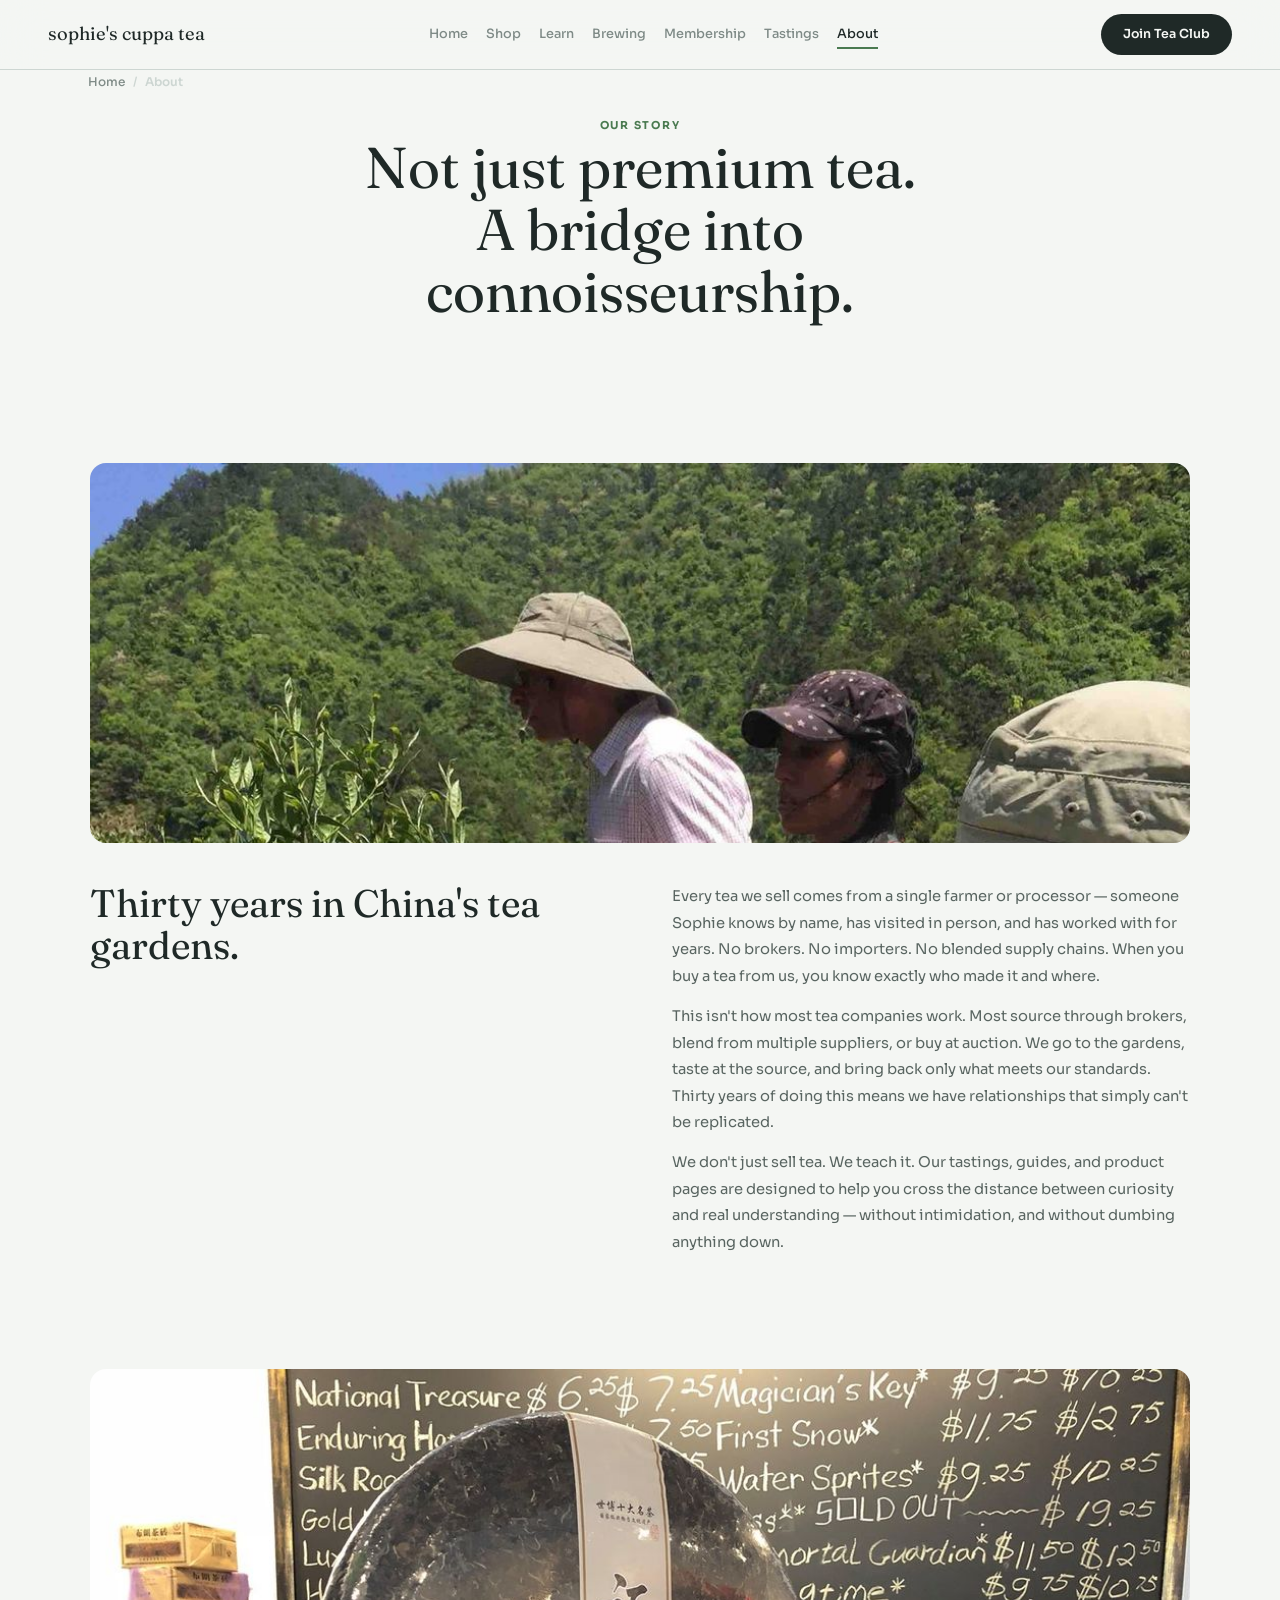
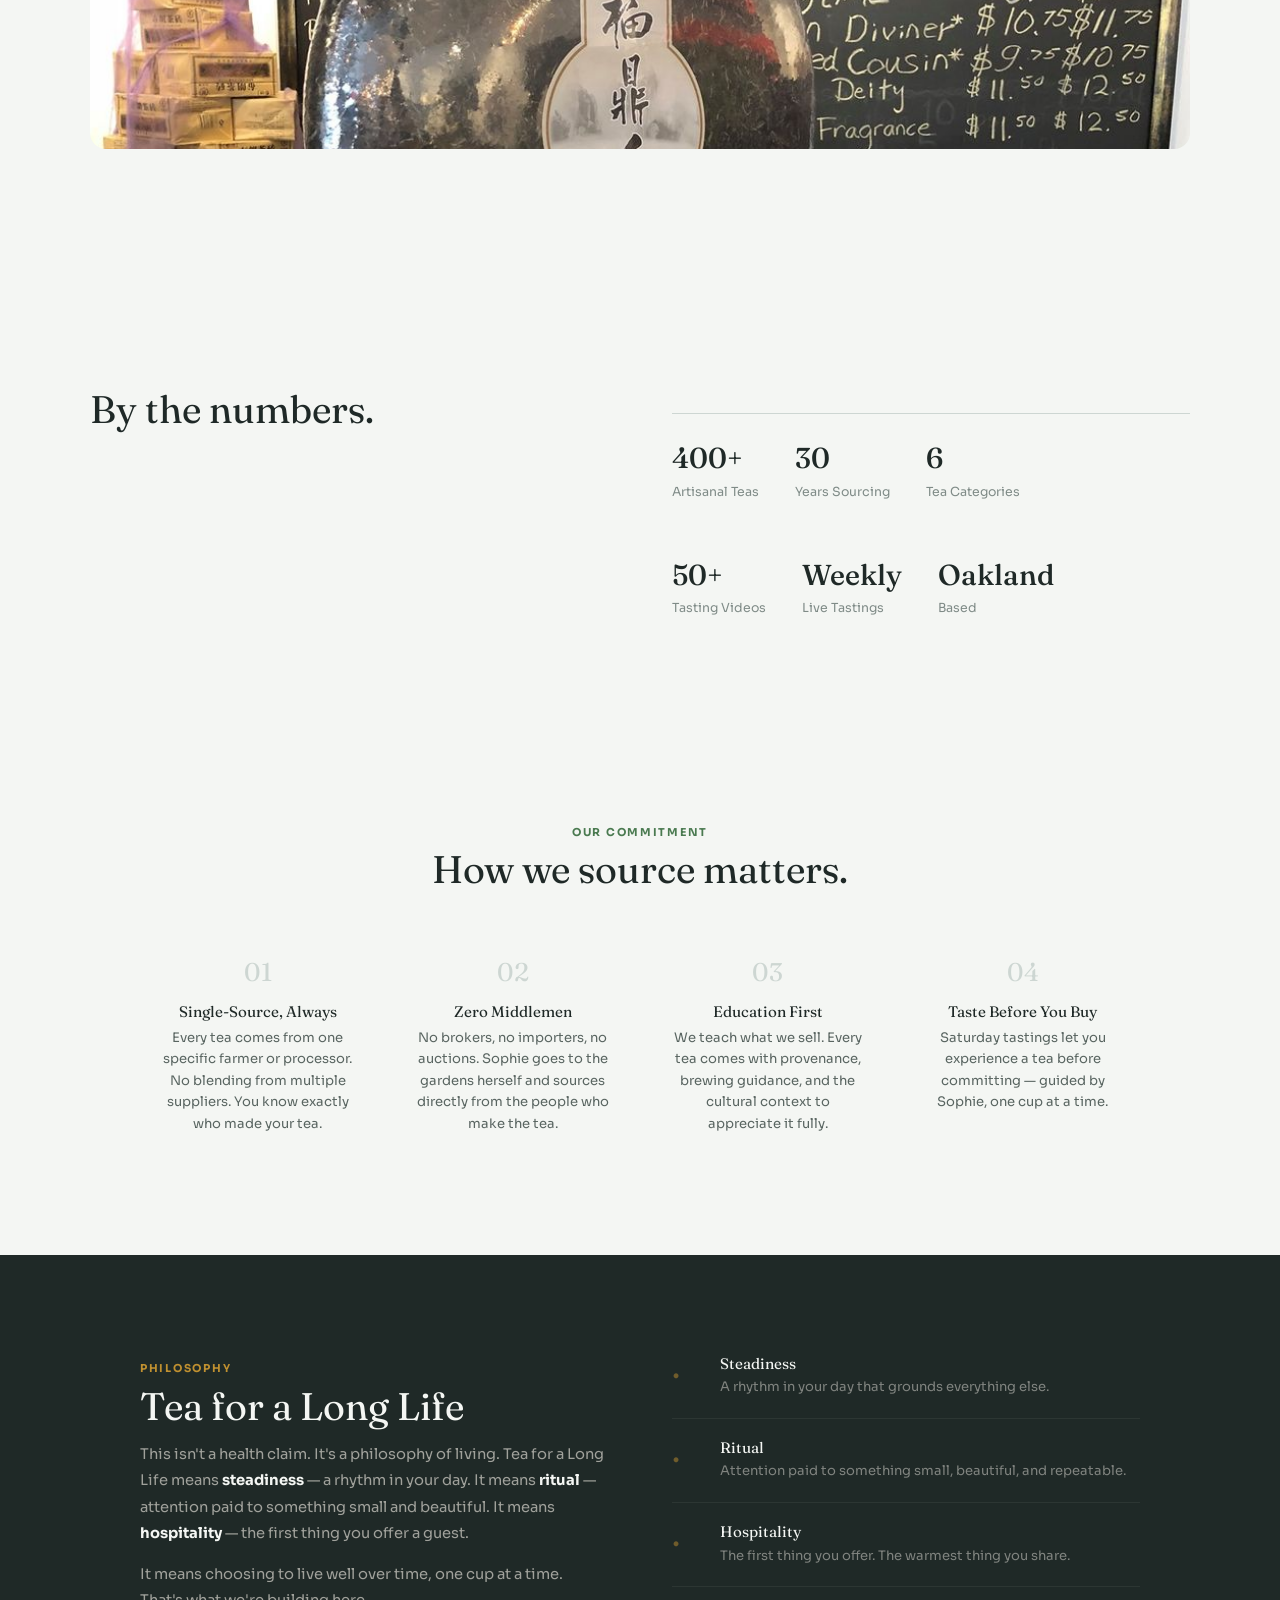
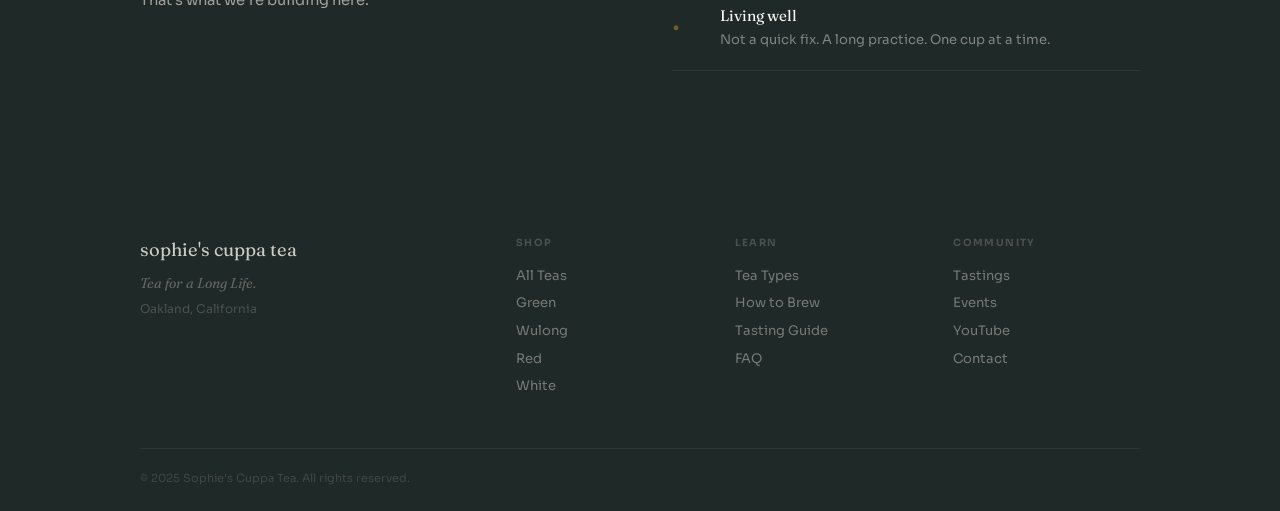
==== commit 30c74f3b: "Refresh Sophie’s revenue-focused site preview" ====
--- a/about.html
+++ b/about.html
@@ -18,10 +18,12 @@
         <a href="index.html">Home</a>
         <a href="shop.html">Shop</a>
         <a href="learn.html">Learn</a>
+        <a href="brewing.html">Brewing</a>
+        <a href="membership.html">Membership</a>
         <a href="tastings.html">Tastings</a>
         <a href="about.html" class="is-current">About</a>
       </div>
-      <a href="shop.html" class="nav-btn">Explore Teas</a>
+      <a href="membership.html" class="nav-btn">Join Tea Club</a>
       <button class="nav-burger" aria-label="Menu"><span></span><span></span></button>
     </nav>
 
--- a/styles.css
+++ b/styles.css
@@ -1,26 +1,30 @@
 /* ═══════════════════════════════════════════
    Sophie's Cuppa Tea — Illustrated Edition
-   Aesthetic: Clean cream base + hand-drawn
-   SVG illustrations. Editorial warmth.
+   Aesthetic: Mineral white base + hand-drawn
+   SVG illustrations. Botanical color and editorial clarity.
    ═══════════════════════════════════════════ */
 
 :root {
-  --paper: #f7f2ea;
-  --paper-warm: #efe6d8;
+  --paper: #f4f6f3;
+  --paper-warm: #e7ece8;
   --white: #ffffff;
-  --ink: #2a2420;
-  --mid: #6a6058;
-  --muted: #9a9088;
-  --line: #ddd4c8;
+  --ink: #1f2927;
+  --ink-deep: #111917;
+  --blue-ink: #2f4b52;
+  --water-red: #a6422e;
+  --sun: #e6a13f;
+  --mid: #596561;
+  --muted: #7f8b87;
+  --line: #cdd6d2;
 
   --green: #4a7a50;
   --green-light: #e8f0e6;
   --red: #b04838;
-  --red-light: #fae8e4;
+  --red-light: #f3e7e4;
   --wulong: #8a6a38;
-  --wulong-light: #f6eee0;
+  --wulong-light: #eef0e7;
   --white-tea: #8a8068;
-  --white-tea-light: #f0ede6;
+  --white-tea-light: #edf1ef;
   --gold: #c09030;
 
   --font: 'Sora', sans-serif;
@@ -34,7 +38,7 @@
 img { max-width: 100%; display: block; }
 a { color: inherit; text-decoration: none; }
 button { font-family: inherit; }
-h1, h2 { font-family: var(--serif); font-weight: 400; line-height: 1.08; color: var(--ink); letter-spacing: -0.02em; }
+h1, h2 { font-family: var(--serif); font-weight: 400; line-height: 1.08; color: var(--ink); letter-spacing: 0; }
 h3 { font-family: var(--serif); font-weight: 400; line-height: 1.15; color: var(--ink); }
 
 /* ═══ ILLUSTRATION HELPERS ═══ */
@@ -58,14 +62,14 @@
 .nav {
   position: fixed; top: 0; left: 0; right: 0; z-index: 100;
   display: flex; align-items: center; justify-content: space-between;
-  padding: 14px 48px; background: rgba(247,242,234,0.92);
+  padding: 14px 48px; background: rgba(244,246,243,0.92);
   backdrop-filter: blur(20px); -webkit-backdrop-filter: blur(20px);
   border-bottom: 1px solid var(--line);
   transition: all 0.4s var(--ease);
 }
 .nav.scrolled { padding: 10px 48px; }
-.nav-logo { font-family: var(--serif); font-size: 1.15rem; color: var(--ink); }
-.nav-center { display: flex; gap: 28px; }
+.nav-logo { font-family: var(--serif); font-size: 1.15rem; color: var(--ink); white-space: nowrap; }
+.nav-center { display: flex; gap: 18px; }
 .nav-center a { font-size: 0.8rem; font-weight: 500; color: var(--muted); transition: color 0.3s; position: relative; }
 .nav-center a::after { content: ''; position: absolute; bottom: -4px; left: 0; height: 1.5px; width: 0; background: var(--green); transition: width 0.3s var(--ease); }
 .nav-center a:hover { color: var(--ink); }
@@ -84,6 +88,8 @@
 .btn-dark:hover { background: #1a1410; transform: translateY(-2px); box-shadow: 0 6px 20px rgba(0,0,0,0.1); }
 .btn-ghost { background: transparent; color: var(--ink); border: 1.5px solid var(--line); }
 .btn-ghost:hover { border-color: var(--ink); transform: translateY(-1px); }
+.btn-ghost--light { color: var(--paper); border-color: rgba(247,242,234,0.25); }
+.btn-ghost--light:hover { border-color: rgba(247,242,234,0.75); }
 .btn-light { background: var(--white); color: var(--ink); }
 .btn-light:hover { transform: translateY(-2px); box-shadow: 0 4px 16px rgba(0,0,0,0.06); }
 .text-link { font-size: 0.85rem; font-weight: 600; color: var(--green); border-bottom: 1px solid rgba(74,122,80,0.3); padding-bottom: 1px; }
@@ -97,18 +103,684 @@
   padding: 120px 48px 60px; max-width: 1280px; margin: 0 auto; gap: 48px;
   position: relative;
 }
+.hero--watercolor {
+  max-width: none;
+  padding: 118px 48px 56px;
+  background: var(--paper);
+  color: var(--ink);
+  overflow: hidden;
+}
+.hero--watercolor::before {
+  content: '';
+  position: absolute;
+  inset: 0;
+  background:
+    radial-gradient(circle at 18% 26%, rgba(230,161,63,0.22), transparent 24%),
+    radial-gradient(circle at 86% 68%, rgba(166,66,46,0.16), transparent 22%),
+    linear-gradient(180deg, transparent 0%, rgba(247,242,234,0.82) 96%);
+  pointer-events: none;
+}
+.hero--watercolor::after {
+  content: '';
+  position: absolute;
+  right: -120px;
+  bottom: -180px;
+  width: 520px;
+  height: 520px;
+  background: #d99b72;
+  opacity: 0.2;
+  border-radius: 50%;
+  filter: saturate(0.9);
+  pointer-events: none;
+}
+.hero--watercolor > * {
+  max-width: 1180px;
+}
 .hero-content { grid-row: 1; position: relative; z-index: 1; }
 .hero-img { grid-row: 1; border-radius: 16px; overflow: hidden; max-height: 480px; position: relative; }
+.hero--watercolor .hero-content { justify-self: end; width: min(100%, 590px); }
+.hero--watercolor .hero-img {
+  justify-self: start;
+  width: min(100%, 460px);
+  height: 560px;
+  max-height: none;
+  border-radius: 999px 999px 12px 12px;
+  box-shadow: 0 30px 80px rgba(47,75,82,0.24);
+  border: 8px solid rgba(247,242,234,0.78);
+  outline: 1px solid rgba(47,75,82,0.18);
+  background: var(--paper);
+}
 .hero-img img { width: 100%; height: 100%; object-fit: cover; }
 .hero-metrics { grid-column: 1 / -1; }
 .hero-pill { display: inline-flex; font-size: 0.72rem; font-weight: 600; letter-spacing: 0.12em; text-transform: uppercase; color: var(--muted); padding: 8px 18px; background: var(--paper-warm); border-radius: 999px; margin-bottom: 24px; }
 .hero h1 { font-size: clamp(3rem, 5.5vw, 5rem); max-width: 14ch; line-height: 1.02; }
 .hero-sub { margin-top: 20px; font-size: 0.95rem; line-height: 1.8; color: var(--mid); max-width: 500px; }
+.hero--watercolor .hero-pill { background: rgba(255,255,255,0.6); color: var(--blue-ink); border: 1px solid rgba(47,75,82,0.12); }
+.hero--watercolor h1 { color: var(--blue-ink); max-width: 13ch; text-shadow: 0 1px 0 rgba(255,255,255,0.5); }
+.hero--watercolor .hero-sub { color: rgba(42,36,32,0.74); }
+.hero--watercolor .btn-dark { background: var(--blue-ink); color: var(--paper); }
+.hero--watercolor .btn-dark:hover { background: #21383e; }
+.hero--watercolor .btn-ghost { color: var(--blue-ink); border-color: rgba(47,75,82,0.24); background: rgba(255,255,255,0.34); }
+.hero--watercolor .btn-ghost:hover { border-color: rgba(47,75,82,0.72); background: rgba(255,255,255,0.58); }
 .hero-btns { display: flex; flex-wrap: wrap; gap: 12px; margin-top: 32px; }
+.hero-btns--center { justify-content: center; }
 .hero-metrics { display: flex; gap: 48px; margin-top: auto; padding-top: 48px; border-top: 1px solid var(--line); }
+.hero--watercolor .hero-metrics { width: min(100%, 1180px); margin-left: auto; margin-right: auto; border-top-color: rgba(47,75,82,0.16); }
 .metric { display: flex; flex-direction: column; gap: 2px; }
 .metric-num { font-family: var(--serif); font-size: 1.5rem; font-weight: 500; color: var(--ink); }
 .metric-label { font-size: 0.68rem; font-weight: 600; letter-spacing: 0.1em; text-transform: uppercase; color: var(--muted); }
+.hero--watercolor .metric-num { color: var(--blue-ink); }
+.hero--watercolor .metric-label { color: rgba(47,75,82,0.58); }
+
+.hero--packaging {
+  max-width: none;
+  padding: 118px 48px 56px;
+  background:
+    radial-gradient(circle at 68% 28%, rgba(230,161,63,0.16), transparent 26%),
+    radial-gradient(circle at 86% 72%, rgba(72,122,80,0.2), transparent 24%),
+    #050505;
+  color: var(--paper);
+  overflow: hidden;
+}
+.hero--packaging::before {
+  content: '';
+  position: absolute;
+  inset: 0;
+  background: rgba(5,5,5,0.72);
+  opacity: 0.42;
+  pointer-events: none;
+}
+.hero--packaging .hero-content {
+  justify-self: end;
+  width: min(100%, 560px);
+}
+.hero--packaging .hero-pill {
+  background: rgba(247,242,234,0.08);
+  color: rgba(247,242,234,0.62);
+  border: 1px solid rgba(247,242,234,0.16);
+}
+.hero--packaging h1 {
+  color: var(--paper);
+  max-width: 12ch;
+  font-size: clamp(3.5rem, 6vw, 6rem);
+}
+.hero--packaging .hero-sub {
+  color: rgba(247,242,234,0.68);
+  max-width: 520px;
+}
+.hero--packaging .btn-dark {
+  background: var(--paper);
+  color: #050505;
+}
+.hero--packaging .btn-dark:hover { background: var(--white); }
+.hero--packaging .btn-ghost {
+  color: var(--paper);
+  border-color: rgba(247,242,234,0.24);
+}
+.hero--packaging .btn-ghost:hover { border-color: rgba(247,242,234,0.74); }
+.hero--packaging .hero-metrics {
+  width: min(100%, 1180px);
+  margin-left: auto;
+  margin-right: auto;
+  border-top-color: rgba(247,242,234,0.12);
+}
+.hero--packaging .metric-num { color: var(--paper); }
+.hero--packaging .metric-label { color: rgba(247,242,234,0.44); }
+.label-showcase {
+  grid-row: 1;
+  position: relative;
+  z-index: 1;
+  justify-self: start;
+  width: min(100%, 560px);
+  min-height: 560px;
+  display: grid;
+  grid-template-columns: repeat(3, minmax(120px, 1fr));
+  gap: 18px;
+  align-items: center;
+  perspective: 1200px;
+}
+.label-card {
+  position: relative;
+  display: flex;
+  flex-direction: column;
+  min-height: 420px;
+  overflow: hidden;
+  border-radius: 7px;
+  background: #e9eeeb;
+  box-shadow: 0 28px 70px rgba(0,0,0,0.42);
+  transform: rotate(var(--tilt, 0deg)) translateY(var(--lift, 0));
+  border: 1px solid rgba(247,242,234,0.18);
+}
+.label-card--green { --tilt: -4deg; --lift: 26px; }
+.label-card--red { --tilt: 2deg; --lift: -22px; }
+.label-card--wulong { --tilt: 5deg; --lift: 42px; }
+.label-card::after {
+  content: '';
+  position: absolute;
+  inset: 0;
+  background: linear-gradient(180deg, rgba(255,255,255,0.14), transparent 36%, rgba(0,0,0,0.08));
+  pointer-events: none;
+}
+.label-band {
+  position: absolute;
+  z-index: 2;
+  top: 0;
+  left: 0;
+  right: 0;
+  height: 26px;
+  display: flex;
+  align-items: center;
+  justify-content: center;
+  font-size: 0.55rem;
+  font-weight: 700;
+  letter-spacing: 0.22em;
+  text-transform: lowercase;
+  color: rgba(255,255,255,0.86);
+  background: var(--band, var(--green));
+}
+.label-card--green { --band: #7f935f; }
+.label-card--red { --band: #b43e32; }
+.label-card--wulong { --band: #0f7d69; }
+.label-card img {
+  width: 100%;
+  height: 290px;
+  object-fit: cover;
+  padding-top: 26px;
+}
+.label-card-copy {
+  padding: 14px 12px 16px;
+  color: #16110f;
+  background: #e9eeeb;
+}
+.label-card-copy strong {
+  display: block;
+  font-family: var(--serif);
+  font-size: 1.25rem;
+  line-height: 0.9;
+  text-transform: uppercase;
+  letter-spacing: 0.1em;
+}
+.label-card-copy em {
+  display: block;
+  margin-top: 6px;
+  font-family: var(--serif);
+  font-style: normal;
+  font-size: 1.05rem;
+  line-height: 1;
+  text-transform: lowercase;
+}
+.label-card-copy p {
+  margin-top: 8px;
+  color: rgba(42,36,32,0.58);
+  font-size: 0.58rem;
+  line-height: 1.35;
+}
+
+.hero--atelier {
+  max-width: none;
+  padding: 118px 48px 56px;
+  background:
+    linear-gradient(90deg, rgba(5,5,5,0.96), rgba(5,5,5,0.9) 52%, rgba(5,5,5,0.82)),
+    #050505;
+  color: var(--paper);
+  overflow: hidden;
+}
+.hero--atelier::before {
+  content: '';
+  position: absolute;
+  inset: 0;
+  background:
+    linear-gradient(90deg, transparent, rgba(127,147,95,0.12) 54%, transparent 54.4%, transparent 63%, rgba(180,62,50,0.13) 63.4%, transparent 64%),
+    radial-gradient(circle at 78% 28%, rgba(230,161,63,0.1), transparent 24%);
+  pointer-events: none;
+}
+.hero--atelier .hero-content {
+  justify-self: end;
+  width: min(100%, 560px);
+}
+.hero--atelier .hero-pill {
+  background: rgba(247,242,234,0.08);
+  color: rgba(247,242,234,0.58);
+  border: 1px solid rgba(247,242,234,0.14);
+}
+.hero--atelier h1 {
+  color: var(--paper);
+  max-width: 11ch;
+  font-size: clamp(3.5rem, 6vw, 6rem);
+}
+.hero--atelier .hero-sub {
+  color: rgba(247,242,234,0.66);
+  max-width: 500px;
+}
+.hero--atelier .btn-dark {
+  background: var(--paper);
+  color: #050505;
+}
+.hero--atelier .btn-dark:hover { background: var(--white); }
+.hero--atelier .btn-ghost {
+  color: var(--paper);
+  border-color: rgba(247,242,234,0.24);
+}
+.hero--atelier .btn-ghost:hover { border-color: rgba(247,242,234,0.72); }
+.hero--atelier .hero-metrics {
+  width: min(100%, 1180px);
+  margin-left: auto;
+  margin-right: auto;
+  border-top-color: rgba(247,242,234,0.12);
+}
+.hero--atelier .metric-num { color: var(--paper); }
+.hero--atelier .metric-label { color: rgba(247,242,234,0.42); }
+.atelier-board {
+  grid-row: 1;
+  position: relative;
+  z-index: 1;
+  justify-self: start;
+  width: min(100%, 560px);
+  display: grid;
+  grid-template-columns: 1fr 1fr;
+  gap: 14px;
+}
+.atelier-card {
+  position: relative;
+  min-height: 190px;
+  padding: 48px 22px 22px;
+  border-radius: 6px;
+  background: #e5ebe7;
+  color: var(--ink);
+  border: 1px solid rgba(247,242,234,0.2);
+  box-shadow: 0 18px 50px rgba(0,0,0,0.26);
+  overflow: hidden;
+}
+.atelier-card::before {
+  content: '';
+  position: absolute;
+  inset: 0;
+  background:
+    linear-gradient(135deg, rgba(255,255,255,0.26), transparent 34%),
+    repeating-linear-gradient(90deg, rgba(42,36,32,0.025) 0 1px, transparent 1px 18px);
+  pointer-events: none;
+}
+.atelier-card--large {
+  grid-row: span 2;
+  min-height: 394px;
+  display: flex;
+  flex-direction: column;
+  justify-content: flex-end;
+  background: #e5ebe7;
+}
+.atelier-tab {
+  position: absolute;
+  top: 0;
+  left: 0;
+  right: 0;
+  height: 28px;
+  display: flex;
+  align-items: center;
+  justify-content: center;
+  background: var(--tab, #7f935f);
+  color: rgba(255,255,255,0.88);
+  font-size: 0.58rem;
+  font-weight: 700;
+  letter-spacing: 0.2em;
+  text-transform: lowercase;
+}
+.atelier-card--green { --tab: #7f935f; }
+.atelier-card--red { --tab: #b43e32; }
+.atelier-card--wulong { --tab: #0f7d69; }
+.atelier-card h2 {
+  position: relative;
+  font-size: clamp(1.8rem, 3vw, 2.6rem);
+  max-width: 9ch;
+}
+.atelier-card strong {
+  position: relative;
+  display: block;
+  font-family: var(--serif);
+  font-size: 1.2rem;
+  font-weight: 500;
+  line-height: 1.12;
+}
+.atelier-card p {
+  position: relative;
+  margin-top: 10px;
+  color: rgba(42,36,32,0.66);
+  font-size: 0.8rem;
+  line-height: 1.65;
+}
+.atelier-card a {
+  position: relative;
+  display: inline-block;
+  margin-top: 18px;
+  color: var(--blue-ink);
+  font-size: 0.78rem;
+  font-weight: 700;
+}
+
+.hero--label-system {
+  max-width: none;
+  padding: 118px 48px 56px;
+  background: #eef2ef;
+  color: var(--ink);
+  overflow: hidden;
+}
+.hero--label-system::before {
+  content: '';
+  position: absolute;
+  inset: 0;
+  width: 10px;
+  right: auto;
+  background: #7f935f;
+  box-shadow: 10px 0 0 #d6b446, 20px 0 0 #b43e32, 30px 0 0 #0f7d69;
+  opacity: 0.82;
+  pointer-events: none;
+}
+.hero--label-system::after {
+  content: '';
+  position: absolute;
+  right: -8vw;
+  top: 96px;
+  width: 18vw;
+  min-width: 180px;
+  height: 70%;
+  background: #d6b446;
+  opacity: 0.08;
+  border-radius: 999px 0 0 999px;
+  pointer-events: none;
+}
+.hero--label-system .hero-content {
+  justify-self: end;
+  width: min(100%, 560px);
+}
+.hero--label-system .hero-pill {
+  background: #e5ebe7;
+  color: var(--blue-ink);
+  border: 1px solid rgba(47,75,82,0.14);
+}
+.hero--label-system h1 {
+  color: var(--blue-ink);
+  max-width: 11ch;
+  font-size: clamp(3.4rem, 6vw, 5.8rem);
+}
+.hero--label-system .hero-sub {
+  color: rgba(42,36,32,0.72);
+  max-width: 500px;
+}
+.hero--label-system .btn-dark {
+  background: var(--blue-ink);
+  color: var(--paper);
+}
+.hero--label-system .btn-dark:hover { background: #21383e; }
+.hero--label-system .btn-ghost {
+  color: var(--blue-ink);
+  border-color: rgba(47,75,82,0.26);
+  background: rgba(255,255,255,0.4);
+}
+.hero--label-system .btn-ghost:hover {
+  border-color: rgba(47,75,82,0.72);
+  background: rgba(255,255,255,0.62);
+}
+.hero--label-system .hero-metrics {
+  width: min(100%, 1180px);
+  margin-left: auto;
+  margin-right: auto;
+  border-top-color: rgba(47,75,82,0.16);
+}
+.hero--label-system .metric-num { color: var(--blue-ink); }
+.hero--label-system .metric-label { color: rgba(47,75,82,0.56); }
+.family-board {
+  grid-row: 1;
+  position: relative;
+  z-index: 1;
+  justify-self: start;
+  width: min(100%, 560px);
+  display: grid;
+  grid-template-columns: 1.15fr 0.85fr;
+  gap: 14px;
+}
+.family-feature,
+.family-card {
+  position: relative;
+  overflow: hidden;
+  border-radius: 8px;
+  background: #e5ebe7;
+  border: 1px solid rgba(47,75,82,0.14);
+  box-shadow: 0 18px 50px rgba(47,75,82,0.12);
+}
+.family-feature {
+  min-height: 460px;
+  display: grid;
+  grid-template-rows: 1fr auto;
+}
+.family-art {
+  min-height: 250px;
+  position: relative;
+  overflow: hidden;
+  background: #c7d7cf;
+}
+.family-art::before {
+  content: '';
+  position: absolute;
+  width: 76%;
+  height: 88%;
+  left: -12%;
+  top: 18%;
+  border-radius: 52% 48% 38% 62%;
+  background: rgba(74,122,80,0.48);
+  transform: rotate(-8deg);
+}
+.family-art::after {
+  content: '';
+  position: absolute;
+  width: 68%;
+  height: 72%;
+  right: -18%;
+  top: -12%;
+  border: 28px solid rgba(230,161,63,0.38);
+  border-radius: 44% 56% 60% 40%;
+  transform: rotate(14deg);
+}
+.family-copy {
+  padding: 24px;
+  background: #eee5d5;
+}
+.family-copy h2 {
+  font-size: clamp(1.8rem, 3vw, 2.6rem);
+  max-width: 9ch;
+}
+.family-copy p,
+.family-card p {
+  margin-top: 10px;
+  color: rgba(42,36,32,0.64);
+  font-size: 0.8rem;
+  line-height: 1.65;
+}
+.family-copy a {
+  display: inline-block;
+  margin-top: 18px;
+  color: var(--blue-ink);
+  font-size: 0.78rem;
+  font-weight: 700;
+}
+.family-card {
+  min-height: 144px;
+  padding: 48px 20px 20px;
+}
+.family-card::after {
+  content: '';
+  position: absolute;
+  right: -24px;
+  bottom: -40px;
+  width: 130px;
+  height: 130px;
+  border-radius: 50%;
+  background: var(--family-glow, rgba(127,147,95,0.16));
+}
+.family-band {
+  position: absolute;
+  top: 0;
+  left: 0;
+  right: 0;
+  height: 28px;
+  display: flex;
+  align-items: center;
+  justify-content: center;
+  background: var(--family-band, #7f935f);
+  color: rgba(255,255,255,0.9);
+  font-size: 0.58rem;
+  font-weight: 700;
+  letter-spacing: 0.2em;
+  text-transform: lowercase;
+}
+.family-band--hero { --family-band: #879766; }
+.family-card--green { --family-band: #879766; --family-glow: rgba(127,147,95,0.2); }
+.family-card--red { --family-band: #b43e32; --family-glow: rgba(180,62,50,0.18); }
+.family-card--wulong { --family-band: #0f7d69; --family-glow: rgba(15,125,105,0.16); }
+.family-card strong {
+  position: relative;
+  z-index: 1;
+  display: block;
+  font-family: var(--serif);
+  font-size: 1.14rem;
+  font-weight: 500;
+  line-height: 1.12;
+}
+.family-card p { position: relative; z-index: 1; }
+.selection-seal {
+  position: absolute;
+  right: 22px;
+  top: 22px;
+  width: 118px;
+  height: 118px;
+  display: flex;
+  flex-direction: column;
+  align-items: center;
+  justify-content: center;
+  border-radius: 50%;
+  border: 1px solid rgba(247,242,234,0.78);
+  background: rgba(166,66,46,0.9);
+  color: var(--paper);
+  text-align: center;
+  box-shadow: inset 0 0 0 7px rgba(247,242,234,0.08), 0 14px 40px rgba(0,0,0,0.22);
+  backdrop-filter: blur(8px);
+}
+.art-note {
+  position: absolute;
+  left: 22px;
+  right: 22px;
+  bottom: 22px;
+  padding: 14px 16px;
+  border-radius: 8px;
+  background: rgba(247,242,234,0.84);
+  color: var(--blue-ink);
+  font-size: 0.72rem;
+  line-height: 1.55;
+  box-shadow: 0 12px 32px rgba(42,36,32,0.12);
+}
+.selection-seal span,
+.selection-seal em {
+  font-size: 0.58rem;
+  font-style: normal;
+  font-weight: 700;
+  letter-spacing: 0.16em;
+  text-transform: uppercase;
+  color: rgba(247,242,234,0.58);
+}
+.selection-seal strong {
+  font-family: var(--serif);
+  font-size: 1.08rem;
+  font-weight: 500;
+  line-height: 1.05;
+  margin: 3px 0;
+}
+
+/* ═══ BRAND THESIS ═══ */
+.brand-thesis {
+  padding: 92px 48px;
+  background: var(--paper);
+}
+.brand-thesis-grid {
+  max-width: 1080px;
+  margin: 0 auto;
+  display: grid;
+  grid-template-columns: 0.8fr 1.2fr;
+  gap: 64px;
+  align-items: start;
+}
+.brand-thesis-copy h2 { font-size: clamp(2rem, 3.4vw, 3rem); margin-top: 8px; }
+.brand-thesis-notes > p { color: var(--mid); font-size: 0.95rem; line-height: 1.85; max-width: 660px; }
+.thesis-points { display: grid; grid-template-columns: repeat(3, 1fr); gap: 12px; margin-top: 26px; }
+.thesis-points div {
+  min-height: 210px;
+  padding: 22px;
+  border: 1px solid var(--line);
+  border-radius: 8px;
+  background: linear-gradient(180deg, var(--white), rgba(255,255,255,0.58));
+}
+.thesis-points span {
+  display: block;
+  font-family: var(--serif);
+  font-size: 1.4rem;
+  color: var(--line);
+  margin-bottom: 16px;
+}
+.thesis-points strong { display: block; font-size: 0.84rem; margin-bottom: 7px; }
+.thesis-points p { color: var(--mid); font-size: 0.76rem; line-height: 1.65; }
+
+/* ═══ TEA IN PRACTICE ═══ */
+.practice-photos {
+  padding: 28px 48px 96px;
+  background: var(--paper);
+}
+.practice-photos-head {
+  max-width: 1100px;
+  margin: 0 auto 22px;
+  display: flex;
+  align-items: end;
+  justify-content: space-between;
+  gap: 32px;
+}
+.practice-photos-head p {
+  max-width: 520px;
+  color: var(--mid);
+  font-family: var(--serif);
+  font-size: 1.2rem;
+  line-height: 1.45;
+}
+.practice-photos-grid {
+  max-width: 1100px;
+  margin: 0 auto;
+  display: grid;
+  grid-template-columns: 1.55fr 0.75fr;
+  gap: 16px;
+  align-items: stretch;
+}
+.practice-photo {
+  position: relative;
+  min-height: 520px;
+  overflow: hidden;
+  border-radius: 6px;
+  background: var(--paper-warm);
+}
+.practice-photo img {
+  width: 100%;
+  height: 100%;
+  object-fit: cover;
+}
+.practice-photo--large img { object-position: center 46%; }
+.practice-photo figcaption {
+  position: absolute;
+  left: 16px;
+  bottom: 16px;
+  padding: 9px 12px;
+  border-radius: 4px;
+  background: rgba(17,25,23,0.78);
+  color: var(--paper);
+  font-size: 0.68rem;
+  font-weight: 600;
+  letter-spacing: 0.08em;
+  text-transform: uppercase;
+  backdrop-filter: blur(10px);
+}
 
 /* ═══ ABOUT ═══ */
 .about { padding: 100px 48px; position: relative; }
@@ -132,6 +804,41 @@
 .type-dot { width: 10px; height: 10px; border-radius: 50%; background: var(--c); }
 .type-pill em { font-style: normal; font-size: 0.7rem; font-weight: 500; color: var(--muted); }
 .types-cta { text-align: center; margin-top: 28px; position: relative; z-index: 1; }
+
+/* ═══ PURCHASE PATHS ═══ */
+.purchase-paths { padding: 88px 48px; background: var(--paper-warm); }
+.purchase-head { max-width: 560px; margin: 0 auto 34px; text-align: center; }
+.purchase-head h2 { font-size: clamp(2rem, 3.4vw, 2.8rem); margin-top: 6px; }
+.purchase-head p { margin-top: 10px; color: var(--mid); font-size: 0.92rem; }
+.path-grid { max-width: 1050px; margin: 0 auto; display: grid; grid-template-columns: 1.2fr 1fr 1fr; gap: 16px; }
+.path-card { min-height: 250px; display: flex; flex-direction: column; justify-content: flex-end; gap: 10px; padding: 28px; border-radius: 8px; border: 1px solid var(--line); background: var(--white); color: var(--ink); transition: all 0.35s var(--ease); position: relative; overflow: hidden; }
+.path-card::before { content: ''; position: absolute; inset: 0; background: linear-gradient(145deg, rgba(74,122,80,0.12), transparent 48%); opacity: 0; transition: opacity 0.35s var(--ease); }
+.path-card::after {
+  content: '';
+  position: absolute;
+  top: 20px;
+  right: 20px;
+  width: 62px;
+  height: 62px;
+  border: 1px solid currentColor;
+  border-radius: 50%;
+  opacity: 0.08;
+}
+.path-card:hover { transform: translateY(-3px); box-shadow: 0 14px 32px rgba(0,0,0,0.06); border-color: transparent; }
+.path-card:hover::before { opacity: 1; }
+.path-card > * { position: relative; z-index: 1; }
+.path-card--featured {
+  background: var(--blue-ink);
+  color: var(--paper);
+}
+.path-card--featured h3 { color: var(--paper); }
+.path-kicker { font-size: 0.62rem; font-weight: 700; letter-spacing: 0.14em; text-transform: uppercase; color: var(--green); }
+.path-card--featured .path-kicker { color: var(--gold); }
+.path-card h3 { font-size: 1.45rem; }
+.path-card p { font-size: 0.84rem; line-height: 1.65; color: var(--mid); max-width: 310px; }
+.path-card--featured p { color: rgba(247,242,234,0.62); }
+.path-action { margin-top: 8px; font-size: 0.78rem; font-weight: 700; color: var(--green); }
+.path-card--featured .path-action { color: var(--paper); }
 
 /* ═══ COLLECTION ═══ */
 .collection { padding: 100px 48px; position: relative; }
@@ -166,6 +873,13 @@
 .yt-link { font-size: 0.7rem; font-weight: 600; color: var(--red); }
 .section-cta { text-align: center; margin-top: 36px; }
 
+/* ═══ MEMBERSHIP BAND ═══ */
+.membership-band { padding: 94px 48px; background: var(--ink); color: var(--paper); }
+.membership-band-inner { max-width: 760px; margin: 0 auto; text-align: center; }
+.membership-band h2 { color: var(--paper); font-size: clamp(2rem, 3.5vw, 3rem); margin-top: 8px; }
+.membership-band p { max-width: 620px; margin: 16px auto 0; color: rgba(247,242,234,0.62); line-height: 1.8; }
+.membership-band .hero-btns { justify-content: center; }
+
 /* ═══ TASTINGS ═══ */
 .tastings { padding: 100px 48px; background: var(--green); color: var(--white); position: relative; overflow: hidden; }
 .tastings-grid { max-width: 1000px; margin: 0 auto; display: grid; grid-template-columns: 1.1fr 0.9fr; gap: 56px; align-items: center; position: relative; z-index: 1; }
@@ -217,6 +931,15 @@
 .page-hero h1 { font-size: clamp(2.2rem, 4.5vw, 3.6rem); max-width: 16ch; margin: 0 auto; }
 .page-hero .hero-sub { max-width: 520px; margin: 14px auto 0; color: var(--mid); font-size: 0.92rem; line-height: 1.8; }
 
+/* ═══ SHOP INTENT ═══ */
+.shop-intent { padding: 12px 48px 50px; }
+.shop-intent-grid { max-width: 1000px; margin: 0 auto; display: grid; grid-template-columns: repeat(3, 1fr); gap: 14px; }
+.shop-intent-card { display: block; padding: 24px; min-height: 170px; border: 1px solid var(--line); border-radius: 14px; background: var(--white); transition: all 0.3s var(--ease); }
+.shop-intent-card:hover { transform: translateY(-2px); box-shadow: 0 8px 24px rgba(0,0,0,0.05); border-color: transparent; }
+.shop-intent-card span { display: block; font-family: var(--serif); font-size: 1.45rem; color: var(--line); margin-bottom: 14px; }
+.shop-intent-card h3 { font-size: 1.12rem; }
+.shop-intent-card p { margin-top: 8px; color: var(--mid); font-size: 0.8rem; line-height: 1.65; }
+
 /* ═══ FILTER ═══ */
 .filter-row { display: flex; flex-wrap: wrap; justify-content: center; gap: 8px; margin-bottom: 36px; }
 .filter { font-family: var(--font); font-size: 0.75rem; font-weight: 600; padding: 9px 20px; border-radius: 999px; border: 1.5px solid var(--line); background: var(--white); color: var(--muted); cursor: pointer; transition: all 0.25s var(--ease); }
@@ -278,6 +1001,67 @@
 .step-num { font-family: var(--serif); font-size: 1.4rem; color: var(--gold); flex-shrink: 0; width: 32px; opacity: 0.5; }
 .brew-step h3 { font-size: 0.95rem; margin-bottom: 4px; color: var(--paper); }
 .brew-step p { font-size: 0.82rem; line-height: 1.65; color: rgba(247,242,234,0.45); }
+
+/* ═══ BREWING PAGE ═══ */
+.brew-intro { padding: 40px 48px 80px; }
+.brew-intro-grid { max-width: 1000px; margin: 0 auto; display: grid; grid-template-columns: 1.2fr 0.8fr; gap: 28px; align-items: stretch; }
+.brew-intro-text { background: var(--white); border: 1px solid var(--line); border-radius: 14px; padding: 34px; }
+.brew-intro-text h2 { font-size: clamp(1.8rem, 3vw, 2.5rem); margin-top: 8px; }
+.brew-intro-text p { color: var(--mid); margin-top: 12px; font-size: 0.92rem; }
+.brew-note { display: flex; flex-direction: column; justify-content: flex-end; background: var(--paper-warm); border: 1px solid var(--line); border-radius: 14px; padding: 28px; }
+.brew-note span { font-size: 0.65rem; font-weight: 700; letter-spacing: 0.14em; text-transform: uppercase; color: var(--green); }
+.brew-note p { margin-top: 10px; color: var(--mid); line-height: 1.7; }
+.gear { padding: 90px 48px; background: var(--paper-warm); }
+.gear-head, .brew-steps-head { max-width: 520px; margin: 0 auto 34px; text-align: center; }
+.gear-head h2, .brew-steps-head h2 { font-size: clamp(2rem, 3.2vw, 2.7rem); margin-top: 6px; }
+.gear-head p { margin-top: 8px; color: var(--mid); }
+.gear-grid { max-width: 1000px; margin: 0 auto; display: grid; grid-template-columns: repeat(3, 1fr); gap: 16px; }
+.gear-card { background: var(--white); border: 1px solid var(--line); border-radius: 14px; padding: 28px; display: flex; flex-direction: column; min-height: 410px; }
+.gear-card--tea { background: var(--ink); color: var(--paper); justify-content: flex-end; }
+.gear-card--tea h3 { color: var(--paper); }
+.gear-card--tea p { color: rgba(247,242,234,0.58); }
+.gear-visual { height: 130px; display: flex; align-items: center; justify-content: center; margin-bottom: 22px; color: var(--ink); }
+.gear-cup { width: 82px; height: 110px; display: block; border: 2px solid currentColor; border-top: none; border-radius: 0 0 22px 22px; position: relative; opacity: 0.7; }
+.gear-cup::before { content: ''; position: absolute; top: -10px; left: -12px; width: 106px; height: 20px; border: 2px solid currentColor; border-radius: 50%; background: var(--white); }
+.gear-strainer { width: 130px; height: 58px; border: 2px solid currentColor; border-radius: 50%; display: block; position: relative; opacity: 0.7; }
+.gear-strainer::before { content: ''; position: absolute; top: 28px; left: 22px; right: 22px; height: 1px; background: currentColor; box-shadow: 0 10px 0 currentColor, 0 20px 0 currentColor; opacity: 0.35; }
+.gear-strainer::after { content: ''; position: absolute; top: 22px; right: -62px; width: 70px; height: 8px; border: 2px solid currentColor; border-left: none; border-radius: 0 999px 999px 0; }
+.gear-kicker { font-size: 0.64rem; font-weight: 700; letter-spacing: 0.14em; text-transform: uppercase; color: var(--green); }
+.gear-card h3 { margin-top: 8px; font-size: 1.25rem; }
+.gear-card p { margin-top: 10px; color: var(--mid); font-size: 0.84rem; line-height: 1.7; flex: 1; }
+.gear-card .btn { margin-top: 22px; }
+.affiliate-note { max-width: 1000px; margin: 18px auto 0; color: var(--muted); font-size: 0.72rem; }
+.brew-steps-page { padding: 90px 48px; }
+.brew-steps-grid { max-width: 1000px; margin: 0 auto; display: grid; grid-template-columns: repeat(4, 1fr); gap: 12px; }
+.brew-step-card { background: var(--white); border: 1px solid var(--line); border-radius: 14px; padding: 24px; }
+.brew-step-card span { display: block; font-family: var(--serif); font-size: 1.5rem; color: var(--line); margin-bottom: 14px; }
+.brew-step-card h3 { font-size: 1.05rem; }
+.brew-step-card p { margin-top: 8px; color: var(--mid); font-size: 0.78rem; line-height: 1.65; }
+.brewing-shop-cta { padding: 88px 48px; background: var(--green); color: var(--paper); }
+.brewing-shop-inner { max-width: 660px; margin: 0 auto; text-align: center; }
+.brewing-shop-inner h2 { color: var(--paper); font-size: clamp(2rem, 3.3vw, 2.7rem); margin-top: 8px; }
+.brewing-shop-inner p { margin-top: 12px; color: rgba(255,255,255,0.72); }
+.brewing-shop-inner .hero-btns { justify-content: center; }
+
+/* ═══ MEMBERSHIP PAGE ═══ */
+.membership-hero { padding-bottom: 54px; }
+.membership-buy { padding: 40px 48px 90px; }
+.membership-buy-grid { max-width: 1050px; margin: 0 auto; display: grid; grid-template-columns: 1.25fr 0.75fr; gap: 28px; align-items: start; }
+.membership-story { background: var(--white); border: 1px solid var(--line); border-radius: 14px; padding: 38px; }
+.membership-story h2 { font-size: clamp(1.9rem, 3vw, 2.6rem); margin-top: 8px; }
+.membership-story p { color: var(--mid); margin-top: 14px; }
+.membership-proof { display: grid; grid-template-columns: repeat(3, 1fr); gap: 12px; margin-top: 28px; padding-top: 22px; border-top: 1px solid var(--line); }
+.membership-proof strong { display: block; font-family: var(--serif); font-size: 1.55rem; font-weight: 500; }
+.membership-proof span { display: block; color: var(--muted); font-size: 0.68rem; line-height: 1.45; }
+.membership-card { background: var(--ink); color: var(--paper); border-radius: 14px; padding: 32px; position: sticky; top: 90px; }
+.membership-card h2 { color: var(--paper); font-size: 2.4rem; margin-top: 8px; }
+.membership-card-kicker { font-size: 0.64rem; font-weight: 700; letter-spacing: 0.14em; text-transform: uppercase; color: var(--gold); }
+.membership-price { margin-top: 16px; font-family: var(--serif); font-size: 2rem; }
+.membership-price span { font-family: var(--font); font-size: 0.82rem; color: rgba(247,242,234,0.42); }
+.membership-card p { margin-top: 12px; color: rgba(247,242,234,0.62); font-size: 0.85rem; line-height: 1.7; }
+.membership-card .btn { width: 100%; margin-top: 22px; background: var(--paper); color: var(--ink); }
+.membership-card-link { display: block; text-align: center; margin-top: 14px; font-size: 0.78rem; font-weight: 700; color: var(--paper); }
+.membership-note { color: rgba(247,242,234,0.38) !important; font-size: 0.7rem !important; }
 
 /* ═══ VALUES ═══ */
 .values { padding: 100px 48px; }
@@ -393,11 +1177,32 @@
 /* ═══ TABLET ═══ */
 @media (max-width: 1024px) {
   .nav { padding: 10px 24px; } .hero { grid-template-columns: 1fr; padding: 88px 24px 40px; }
+  .hero--watercolor { background: var(--paper); }
+  .hero--watercolor .hero-content, .hero--watercolor .hero-img { justify-self: center; width: min(100%, 760px); }
+  .hero--watercolor .hero-img { height: 420px; }
+  .hero--packaging { background: #050505; }
+  .hero--packaging .hero-content, .label-showcase { justify-self: center; width: min(100%, 760px); }
+  .label-showcase { min-height: 460px; }
+  .label-card { min-height: 360px; }
+  .label-card img { height: 246px; }
+  .hero--atelier .hero-content, .atelier-board { justify-self: center; width: min(100%, 760px); }
+  .hero--label-system .hero-content, .family-board { justify-self: center; width: min(100%, 760px); }
+  .family-board { grid-template-columns: 1fr 1fr; }
   .hero-img { max-height: 320px; } .about-grid { grid-template-columns: 1fr; gap: 28px; }
   .grid, .grid--3 { grid-template-columns: repeat(2, 1fr); }
+  .path-grid { grid-template-columns: 1fr; }
+  .brand-thesis-grid { grid-template-columns: 1fr; gap: 28px; }
+  .practice-photos-grid { grid-template-columns: 1.25fr 0.75fr; }
+  .thesis-points { grid-template-columns: 1fr; }
+  .thesis-points div { min-height: auto; }
+  .shop-intent-grid { grid-template-columns: 1fr; }
   .browse-grid { grid-template-columns: repeat(2, 1fr) !important; }
   .ritual-inner, .tastings-grid { grid-template-columns: 1fr; gap: 32px; }
   .brewing-grid { grid-template-columns: 1fr; gap: 36px; }
+  .brew-intro-grid, .membership-buy-grid { grid-template-columns: 1fr; }
+  .gear-grid { grid-template-columns: 1fr; }
+  .brew-steps-grid { grid-template-columns: repeat(2, 1fr); }
+  .membership-card { position: static; }
   .spotlight-card { grid-template-columns: 1fr; gap: 28px; padding: 36px; }
   .values-grid { grid-template-columns: repeat(2, 1fr); }
   .footer-top { grid-template-columns: 1fr; gap: 36px; }
@@ -416,13 +1221,47 @@
   .nav.nav-open .nav-center a { font-size: 1rem; }
   .nav.nav-open .nav-btn { display: inline-flex !important; margin-top: 8px; }
   .hero { padding: 72px 16px 32px; min-height: auto; } .hero h1 { font-size: clamp(2.2rem, 9vw, 3rem); }
+  .hero--watercolor { padding-top: 88px; background: var(--paper); }
+  .hero--watercolor::after { width: 280px; height: 280px; right: -120px; bottom: 80px; opacity: 0.18; }
+  .hero--watercolor .hero-img { height: 340px; border-radius: 999px 999px 10px 10px; }
+  .art-note { position: static; margin: -78px 14px 14px; }
+  .hero--packaging { padding-top: 88px; }
+  .hero--packaging::before { background: rgba(5,5,5,0.76); opacity: 0.52; }
+  .hero--packaging h1 { font-size: clamp(2.65rem, 12vw, 4rem); max-width: 10ch; }
+  .label-showcase { grid-template-columns: repeat(3, 132px); gap: 10px; min-height: 300px; overflow-x: auto; width: calc(100vw - 32px); padding: 20px 8px 34px; justify-content: start; }
+  .label-card { min-height: 250px; border-radius: 6px; }
+  .label-card img { height: 166px; }
+  .label-card-copy { padding: 10px 9px 11px; }
+  .label-card-copy strong { font-size: 0.86rem; }
+  .label-card-copy em { font-size: 0.86rem; }
+  .label-card-copy p { font-size: 0.5rem; }
+  .hero--atelier { padding-top: 88px; }
+  .hero--atelier h1 { font-size: clamp(2.65rem, 12vw, 4rem); max-width: 10ch; }
+  .atelier-board { grid-template-columns: 1fr; gap: 10px; width: 100%; }
+  .atelier-card, .atelier-card--large { min-height: 190px; }
+  .atelier-card--large { grid-row: auto; }
+  .hero--label-system { padding-top: 88px; }
+  .hero--label-system::before { opacity: 0.7; }
+  .hero--label-system h1 { font-size: clamp(2.65rem, 12vw, 4rem); max-width: 10ch; }
+  .family-board { grid-template-columns: 1fr; width: 100%; }
+  .family-feature { min-height: auto; }
+  .family-art { min-height: 190px; }
+  .family-card { min-height: 150px; }
+  .selection-seal { width: 92px; height: 92px; right: 14px; top: 14px; }
+  .selection-seal strong { font-size: 0.9rem; }
+  .selection-seal span, .selection-seal em { font-size: 0.48rem; }
   .hero-metrics { flex-direction: column; gap: 12px; }
-  .about, .types, .collection, .spotlight, .learn, .tastings, .values, .browse, .brewing, .yt-section, .ritual { padding-left: 16px; padding-right: 16px; }
+  .about, .types, .collection, .spotlight, .learn, .tastings, .values, .browse, .brewing, .yt-section, .ritual, .purchase-paths, .membership-band, .shop-intent, .brew-intro, .gear, .brew-steps-page, .brewing-shop-cta, .membership-buy, .brand-thesis, .practice-photos { padding-left: 16px; padding-right: 16px; }
   .about-grid, .about-stats { grid-template-columns: 1fr; flex-direction: column; gap: 16px; }
   .types-row { flex-direction: column; align-items: stretch; }
-  .grid, .grid--3 { grid-template-columns: 1fr; }
+  .grid, .grid--3, .path-grid, .shop-intent-grid, .gear-grid, .brew-intro-grid, .membership-buy-grid { grid-template-columns: 1fr; }
+  .path-card { min-height: 210px; padding: 24px; }
+  .practice-photos-head { align-items: start; flex-direction: column; gap: 10px; }
+  .practice-photos-grid { grid-template-columns: 1fr; }
+  .practice-photo { min-height: 340px; }
   .browse-grid { grid-template-columns: 1fr 1fr !important; }
-  .learn-grid, .brewing-grid, .values-grid { grid-template-columns: 1fr; }
+  .learn-grid, .brewing-grid, .values-grid, .brew-steps-grid, .membership-proof { grid-template-columns: 1fr; }
+  .gear-card { min-height: auto; }
   .ritual-inner, .tastings-grid { grid-template-columns: 1fr; gap: 20px; }
   .capture { flex-direction: column; }
   .spotlight-card { padding: 24px; grid-template-columns: 1fr; }
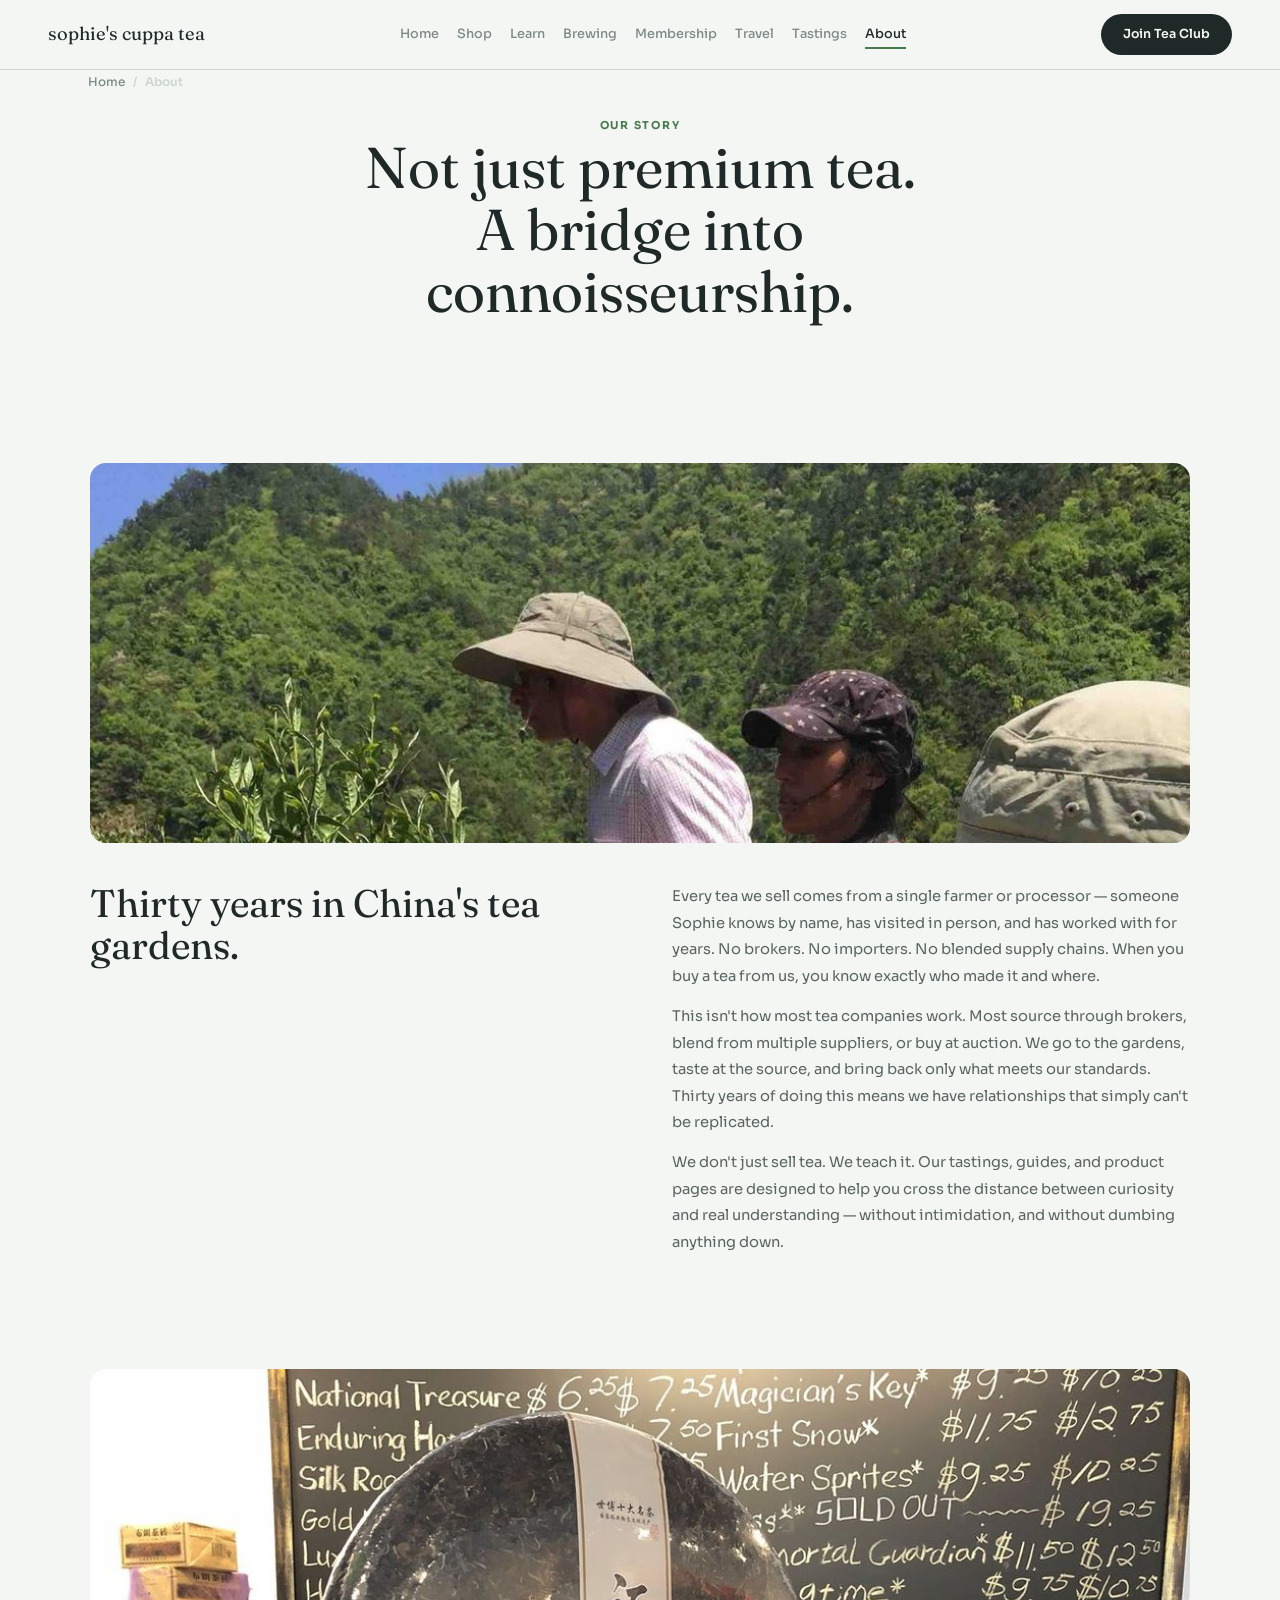
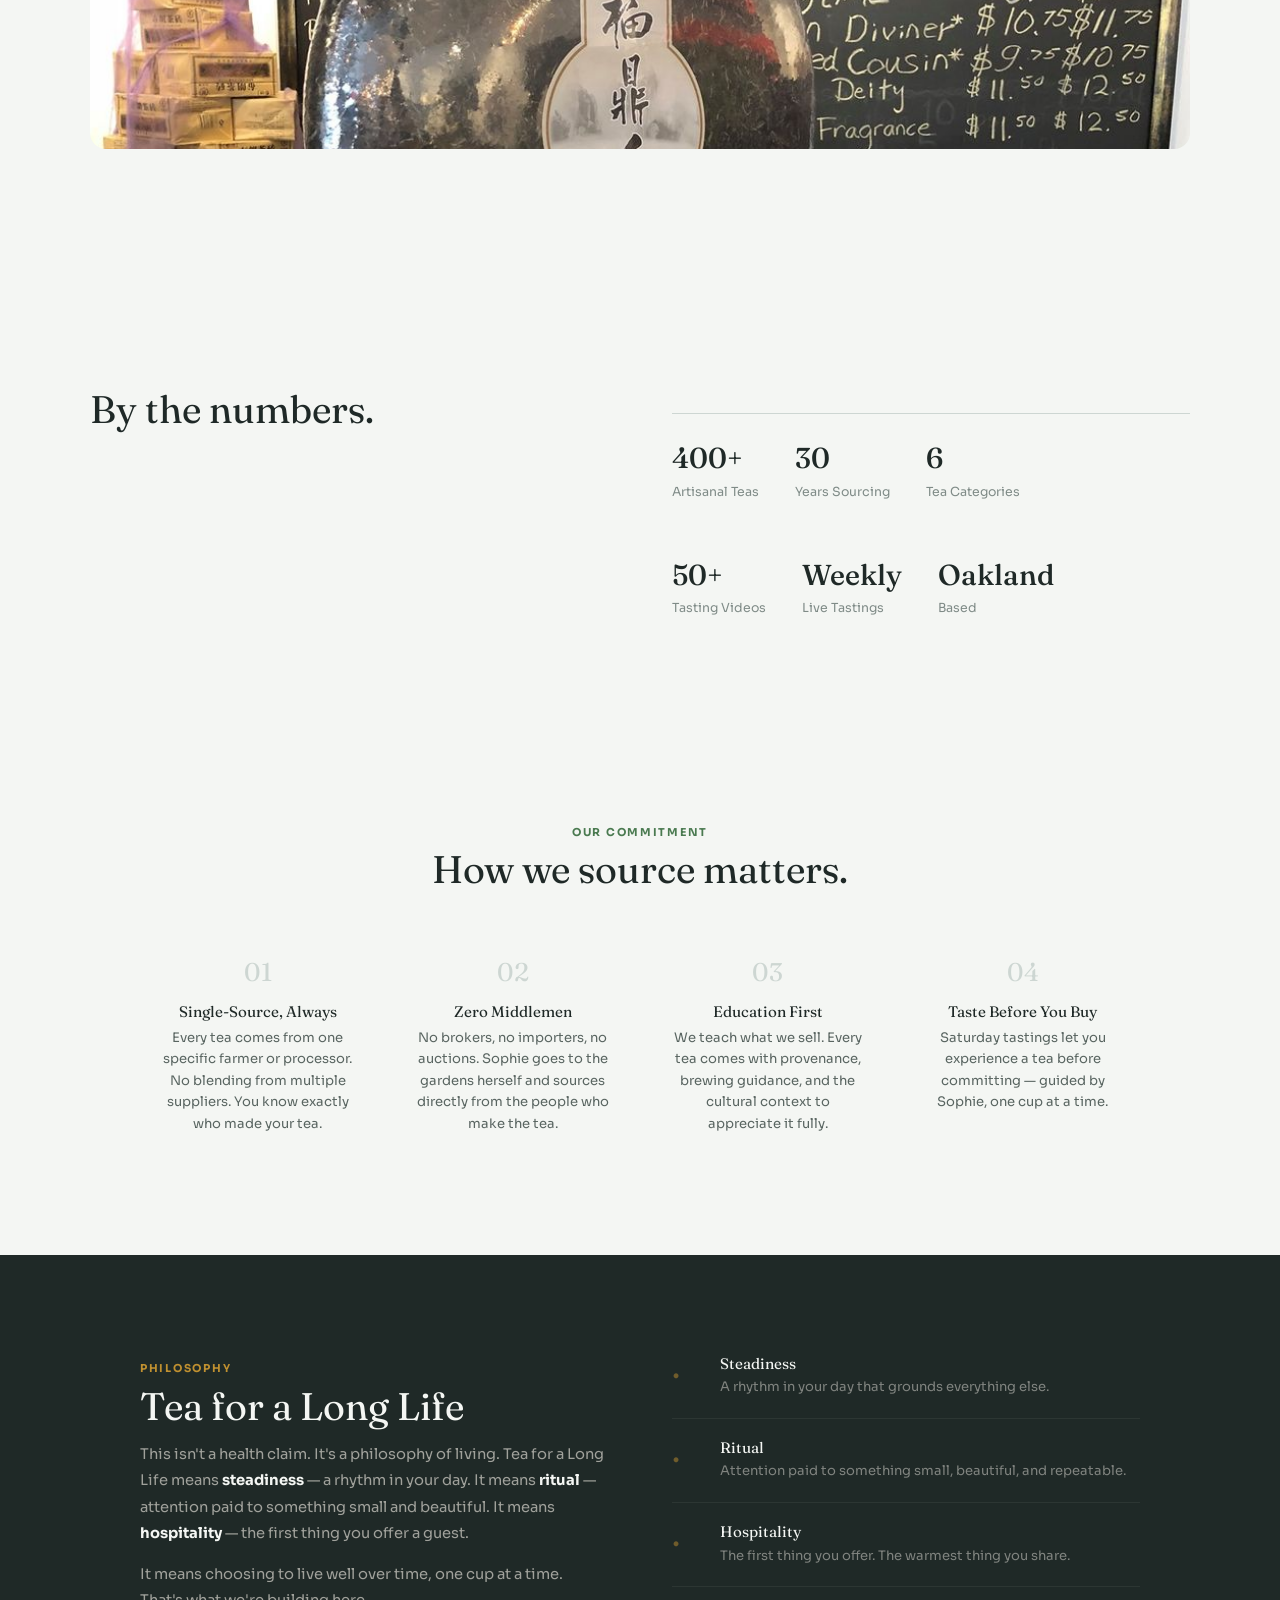
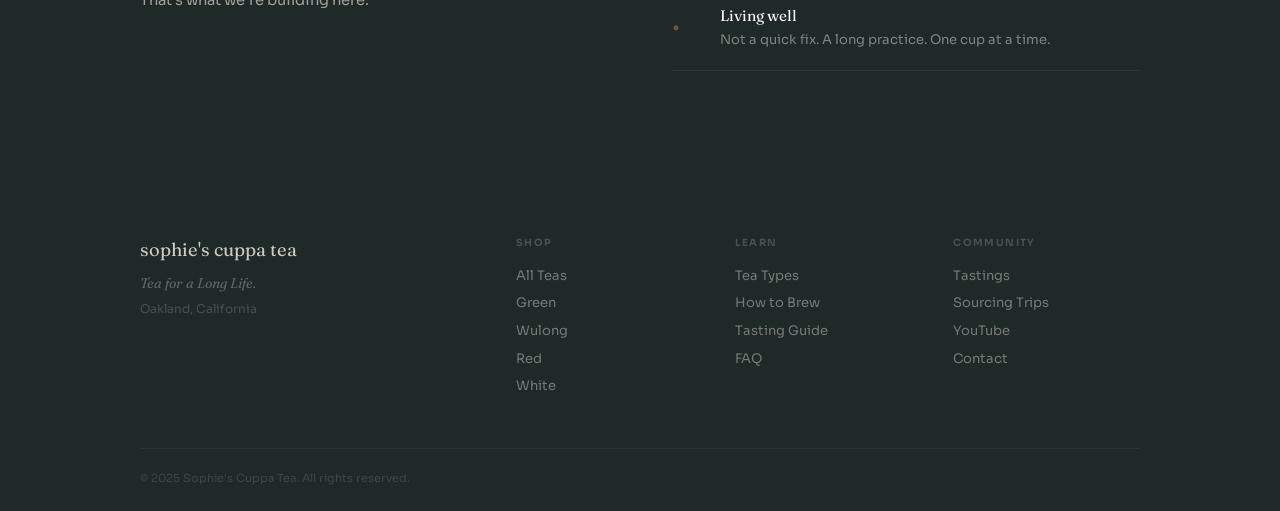
==== commit 8c23aad8: "Add sourcing travel page" ====
--- a/about.html
+++ b/about.html
@@ -20,6 +20,7 @@
         <a href="learn.html">Learn</a>
         <a href="brewing.html">Brewing</a>
         <a href="membership.html">Membership</a>
+        <a href="travel.html">Travel</a>
         <a href="tastings.html">Tastings</a>
         <a href="about.html" class="is-current">About</a>
       </div>
@@ -149,7 +150,7 @@
         <div class="footer-cols">
           <div class="footer-col"><h4>Shop</h4><a href="shop.html">All Teas</a><a href="shop.html">Green</a><a href="shop.html">Wulong</a><a href="shop.html">Red</a><a href="shop.html">White</a></div>
           <div class="footer-col"><h4>Learn</h4><a href="learn.html">Tea Types</a><a href="learn.html">How to Brew</a><a href="learn.html">Tasting Guide</a><a href="learn.html">FAQ</a></div>
-          <div class="footer-col"><h4>Community</h4><a href="tastings.html">Tastings</a><a href="tastings.html">Events</a><a href="https://www.youtube.com/@sophiescuppatea6726" target="_blank" rel="noopener">YouTube</a><a href="about.html">Contact</a></div>
+          <div class="footer-col"><h4>Community</h4><a href="tastings.html">Tastings</a><a href="travel.html">Sourcing Trips</a><a href="https://www.youtube.com/@sophiescuppatea6726" target="_blank" rel="noopener">YouTube</a><a href="about.html">Contact</a></div>
         </div>
       </div>
       <div class="footer-bottom"><p>&copy; 2025 Sophie's Cuppa Tea. All rights reserved.</p></div>
--- a/styles.css
+++ b/styles.css
@@ -458,7 +458,13 @@
 
 .hero--label-system {
   max-width: none;
-  padding: 118px 48px 56px;
+  min-height: auto;
+  grid-template-columns: minmax(340px, 520px) minmax(420px, 560px);
+  grid-template-rows: auto auto;
+  justify-content: center;
+  align-items: center;
+  padding: 108px 48px 48px;
+  gap: 56px;
   background: #eef2ef;
   color: var(--ink);
   overflow: hidden;
@@ -477,18 +483,24 @@
 .hero--label-system::after {
   content: '';
   position: absolute;
-  right: -8vw;
-  top: 96px;
-  width: 18vw;
+  right: 0;
+  top: 72px;
+  width: min(46vw, 620px);
   min-width: 180px;
-  height: 70%;
-  background: #d6b446;
-  opacity: 0.08;
+  height: calc(100% - 72px);
+  background:
+    linear-gradient(90deg, rgba(238,242,239,0.98), rgba(238,242,239,0.56) 38%, rgba(238,242,239,0.72)),
+    linear-gradient(180deg, rgba(47,75,82,0.08), rgba(47,75,82,0.22)),
+    url("./img/hero-founders.jpg") center / cover;
+  opacity: 0.26;
   border-radius: 999px 0 0 999px;
+  filter: saturate(0.72);
   pointer-events: none;
 }
 .hero--label-system .hero-content {
-  justify-self: end;
+  grid-column: 1;
+  grid-row: 1;
+  justify-self: start;
   width: min(100%, 560px);
 }
 .hero--label-system .hero-pill {
@@ -498,8 +510,8 @@
 }
 .hero--label-system h1 {
   color: var(--blue-ink);
-  max-width: 11ch;
-  font-size: clamp(3.4rem, 6vw, 5.8rem);
+  max-width: 10ch;
+  font-size: clamp(3.2rem, 5.3vw, 5rem);
 }
 .hero--label-system .hero-sub {
   color: rgba(42,36,32,0.72);
@@ -520,18 +532,22 @@
   background: rgba(255,255,255,0.62);
 }
 .hero--label-system .hero-metrics {
+  grid-row: 2;
+  grid-column: 1 / -1;
   width: min(100%, 1180px);
   margin-left: auto;
   margin-right: auto;
+  padding-top: 30px;
   border-top-color: rgba(47,75,82,0.16);
 }
 .hero--label-system .metric-num { color: var(--blue-ink); }
 .hero--label-system .metric-label { color: rgba(47,75,82,0.56); }
 .family-board {
+  grid-column: 2;
   grid-row: 1;
   position: relative;
   z-index: 1;
-  justify-self: start;
+  justify-self: end;
   width: min(100%, 560px);
   display: grid;
   grid-template-columns: 1.15fr 0.85fr;
@@ -555,7 +571,9 @@
   min-height: 250px;
   position: relative;
   overflow: hidden;
-  background: #c7d7cf;
+  background:
+    linear-gradient(135deg, rgba(199,215,207,0.72), rgba(238,229,213,0.88)),
+    url("./img/hero-tea.jpg") center / cover;
 }
 .family-art::before {
   content: '';
@@ -695,10 +713,25 @@
 
 /* ═══ BRAND THESIS ═══ */
 .brand-thesis {
+  position: relative;
+  overflow: hidden;
   padding: 92px 48px;
   background: var(--paper);
 }
+.brand-thesis::before {
+  content: '';
+  position: absolute;
+  inset: 0;
+  background:
+    linear-gradient(90deg, rgba(244,246,243,0.96) 0%, rgba(244,246,243,0.84) 48%, rgba(244,246,243,0.98) 100%),
+    url("./img/hero-cake.jpg") right center / 52% auto no-repeat;
+  opacity: 0.5;
+  filter: saturate(0.72) contrast(0.94);
+  pointer-events: none;
+}
 .brand-thesis-grid {
+  position: relative;
+  z-index: 1;
   max-width: 1080px;
   margin: 0 auto;
   display: grid;
@@ -754,17 +787,31 @@
   gap: 16px;
   align-items: stretch;
 }
+.practice-photos--single .practice-photos-grid {
+  grid-template-columns: minmax(0, 860px);
+}
+.practice-photos--single .practice-photo {
+  min-height: 430px;
+}
 .practice-photo {
   position: relative;
   min-height: 520px;
   overflow: hidden;
   border-radius: 6px;
   background: var(--paper-warm);
+  background-size: cover;
+  background-position: center;
+}
+.practice-photo--pouring {
+  background-image:
+    linear-gradient(180deg, rgba(17,25,23,0.02), rgba(17,25,23,0.16)),
+    url("./img/pouring-tea.jpg");
 }
 .practice-photo img {
   width: 100%;
   height: 100%;
   object-fit: cover;
+  opacity: 0;
 }
 .practice-photo--large img { object-position: center 46%; }
 .practice-photo figcaption {
@@ -848,12 +895,129 @@
 .collection-head p { margin-top: 10px; font-size: 0.92rem; color: var(--mid); }
 .grid { display: grid; grid-template-columns: repeat(3, 1fr); gap: 20px; max-width: 1100px; margin: 0 auto; }
 .grid--3 { grid-template-columns: repeat(3, 1fr); }
-.card { background: var(--white); border: 1px solid var(--line); border-radius: 14px; overflow: hidden; cursor: pointer; display: flex; flex-direction: column; transition: all 0.4s var(--ease); }
+.card { background: var(--white); border: 1px solid var(--line); border-radius: 14px; overflow: hidden; cursor: pointer; display: flex; flex-direction: column; min-height: 300px; padding-top: 4px; transition: all 0.4s var(--ease); }
 .card:hover { transform: translateY(-4px); box-shadow: 0 12px 32px rgba(0,0,0,0.06); border-color: transparent; }
 .card.is-hidden { display: none; }
+.card--story-art {
+  position: relative;
+  min-height: 300px;
+  background:
+    linear-gradient(180deg, rgba(255,255,255,0.52), rgba(255,255,255,0.76) 48%, rgba(255,255,255,0.96)),
+    var(--card-story-art) center / 118% auto no-repeat,
+    var(--mark-bg, #e5ebe7);
+}
+.card--story-art::before {
+  content: '';
+  position: absolute;
+  inset: 0;
+  background:
+    linear-gradient(180deg, rgba(244,246,243,0.22), rgba(255,255,255,0.86) 72%),
+    repeating-linear-gradient(90deg, rgba(31,41,39,0.025) 0 1px, transparent 1px 18px);
+  pointer-events: none;
+}
+.card--story-art:hover {
+  background-size: auto, 124% auto, auto;
+}
+.card--story-art > * {
+  position: relative;
+  z-index: 1;
+}
+.card--story-art .card-mark--story {
+  display: none;
+}
+.card--story-art .card-head {
+  padding-top: 16px;
+}
+.card--plush-peak-art {
+  --card-story-art: url("./img/plush-peak-story-art.png");
+  --mark-bg: #dfe9de;
+}
+.card--golden-osmanthus-art {
+  --card-story-art: url("./img/golden-osmanthus-story-art.png");
+  --mark-bg: #e8e3d5;
+}
 .card-img { width: 100%; height: 200px; overflow: hidden; }
 .card-img img { width: 100%; height: 100%; object-fit: cover; transition: transform 0.5s var(--ease); }
 .card:hover .card-img img { transform: scale(1.04); }
+.card-mark {
+  position: relative;
+  min-height: 178px;
+  display: flex;
+  align-items: center;
+  justify-content: center;
+  overflow: hidden;
+  background:
+    linear-gradient(135deg, rgba(255,255,255,0.34), transparent 42%),
+    repeating-linear-gradient(90deg, rgba(31,41,39,0.03) 0 1px, transparent 1px 18px),
+    var(--mark-bg, #e5ebe7);
+  border-bottom: 1px solid rgba(47,75,82,0.12);
+}
+.card-mark::before {
+  content: '';
+  position: absolute;
+  inset: 18px;
+  border: 1px solid rgba(31,41,39,0.14);
+  border-radius: 50%;
+  transform: rotate(-10deg);
+}
+.card-mark::after {
+  content: '';
+  position: absolute;
+  width: 70%;
+  height: 46%;
+  border: 2px solid var(--mark-line, rgba(74,122,80,0.34));
+  border-left-color: transparent;
+  border-bottom-color: transparent;
+  border-radius: 50%;
+  transform: rotate(18deg);
+  transition: transform 0.5s var(--ease);
+}
+.card-mark span {
+  position: relative;
+  z-index: 1;
+  font-family: var(--serif);
+  font-size: clamp(1.35rem, 2.4vw, 2rem);
+  color: var(--mark-ink, var(--blue-ink));
+  line-height: 1;
+  text-transform: lowercase;
+}
+.card-mark--green { --mark-bg: #dfe9de; --mark-line: rgba(74,122,80,0.38); --mark-ink: #3f6d45; }
+.card-mark--wulong { --mark-bg: #e8e3d5; --mark-line: rgba(138,106,56,0.4); --mark-ink: #735b31; }
+.card-mark--red { --mark-bg: #efe1db; --mark-line: rgba(176,72,56,0.36); --mark-ink: #944131; }
+.card-mark--white { --mark-bg: #e7ebe8; --mark-line: rgba(138,128,104,0.36); --mark-ink: #68624f; }
+.card-mark--story {
+  min-height: 206px;
+  background:
+    linear-gradient(180deg, rgba(255,255,255,0.86), rgba(244,246,243,0.9)),
+    var(--story-art) center / 82% auto no-repeat,
+    var(--mark-bg, #e5ebe7);
+}
+.card-mark--story::before,
+.card-mark--story::after {
+  opacity: 0;
+}
+.card-mark--story span {
+  position: absolute;
+  left: 18px;
+  bottom: 15px;
+  font-family: var(--font);
+  font-size: 0.58rem;
+  font-weight: 700;
+  letter-spacing: 0.14em;
+  text-transform: uppercase;
+  color: rgba(31,41,39,0.48);
+}
+.card-mark--plush-peak { --story-art: url("./img/plush-peak-story-art.png"); }
+.card-mark--golden-osmanthus { --story-art: url("./img/golden-osmanthus-story-art.png"); }
+.card .card-mark {
+  display: none;
+}
+.card:hover .card-mark::after {
+  transform: rotate(26deg) scale(1.04);
+}
+.card:hover .card-mark--story {
+  background-size: 86% auto;
+}
 .grid > .card > .card-head, .grid > .card > h3, .grid > .card > .origin, .grid > .card > .desc, .grid > .card > .flavors, .grid > .card > .card-foot { padding-left: 20px; padding-right: 20px; }
 .card-head { display: flex; align-items: center; justify-content: space-between; padding-top: 16px; margin-bottom: 8px; }
 .tag { font-size: 0.62rem; font-weight: 700; letter-spacing: 0.1em; text-transform: uppercase; padding: 4px 10px; border-radius: 999px; }
@@ -874,8 +1038,23 @@
 .section-cta { text-align: center; margin-top: 36px; }
 
 /* ═══ MEMBERSHIP BAND ═══ */
-.membership-band { padding: 94px 48px; background: var(--ink); color: var(--paper); }
-.membership-band-inner { max-width: 760px; margin: 0 auto; text-align: center; }
+.membership-band {
+  position: relative;
+  overflow: hidden;
+  padding: 94px 48px;
+  background:
+    linear-gradient(90deg, rgba(17,25,23,0.94), rgba(31,41,39,0.84)),
+    url("./img/hero-tea.jpg") center 42% / cover;
+  color: var(--paper);
+}
+.membership-band::after {
+  content: '';
+  position: absolute;
+  inset: auto 0 0;
+  height: 8px;
+  background: linear-gradient(90deg, #7f935f, #d6b446, #b43e32, #0f7d69);
+}
+.membership-band-inner { position: relative; z-index: 1; max-width: 760px; margin: 0 auto; text-align: center; }
 .membership-band h2 { color: var(--paper); font-size: clamp(2rem, 3.5vw, 3rem); margin-top: 8px; }
 .membership-band p { max-width: 620px; margin: 16px auto 0; color: rgba(247,242,234,0.62); line-height: 1.8; }
 .membership-band .hero-btns { justify-content: center; }
@@ -928,6 +1107,24 @@
 /* ═══ PAGE HERO ═══ */
 .page-hero { padding: 88px 48px 40px; max-width: 1200px; margin: 0 auto; text-align: center; }
 .page-hero--compact { padding-top: 20px; }
+.page-hero--shop {
+  position: relative;
+  overflow: hidden;
+  max-width: none;
+  padding: 78px 48px 76px;
+}
+.page-hero--shop::before {
+  content: '';
+  position: absolute;
+  inset: 0;
+  background:
+    linear-gradient(180deg, rgba(244,246,243,0.88), rgba(244,246,243,0.97)),
+    url("./img/pouring-tea.jpg") center 54% / cover;
+  opacity: 0.42;
+  filter: saturate(0.72);
+  pointer-events: none;
+}
+.page-hero--shop > * { position: relative; z-index: 1; }
 .page-hero h1 { font-size: clamp(2.2rem, 4.5vw, 3.6rem); max-width: 16ch; margin: 0 auto; }
 .page-hero .hero-sub { max-width: 520px; margin: 14px auto 0; color: var(--mid); font-size: 0.92rem; line-height: 1.8; }
 
@@ -964,6 +1161,11 @@
 .spotlight-card { max-width: 1000px; margin: 0 auto; background: var(--ink); color: var(--paper); border-radius: 16px; padding: 56px; display: grid; grid-template-columns: 0.4fr 1fr 0.8fr; gap: 40px; }
 .spotlight-img { border-radius: 10px; overflow: hidden; }
 .spotlight-img img { width: 100%; height: 100%; object-fit: cover; }
+.spotlight-mark {
+  min-height: 100%;
+  border-radius: 10px;
+  border: 1px solid rgba(255,255,255,0.08);
+}
 .spotlight-left .label { color: var(--gold); }
 .spotlight-left h2 { font-size: clamp(1.8rem, 3vw, 2.6rem); color: var(--paper); margin-top: 6px; }
 .spotlight-type { font-size: 0.78rem; color: rgba(247,242,234,0.4); margin-top: 4px; }
@@ -1015,12 +1217,25 @@
 .gear-head, .brew-steps-head { max-width: 520px; margin: 0 auto 34px; text-align: center; }
 .gear-head h2, .brew-steps-head h2 { font-size: clamp(2rem, 3.2vw, 2.7rem); margin-top: 6px; }
 .gear-head p { margin-top: 8px; color: var(--mid); }
-.gear-grid { max-width: 1000px; margin: 0 auto; display: grid; grid-template-columns: repeat(3, 1fr); gap: 16px; }
-.gear-card { background: var(--white); border: 1px solid var(--line); border-radius: 14px; padding: 28px; display: flex; flex-direction: column; min-height: 410px; }
+.gear-grid { max-width: 1180px; margin: 0 auto; display: grid; grid-template-columns: repeat(4, 1fr); gap: 16px; }
+.gear-card { background: var(--white); border: 1px solid var(--line); border-radius: 14px; padding: 22px; display: flex; flex-direction: column; min-height: 430px; }
 .gear-card--tea { background: var(--ink); color: var(--paper); justify-content: flex-end; }
 .gear-card--tea h3 { color: var(--paper); }
 .gear-card--tea p { color: rgba(247,242,234,0.58); }
-.gear-visual { height: 130px; display: flex; align-items: center; justify-content: center; margin-bottom: 22px; color: var(--ink); }
+.gear-visual { height: 150px; display: flex; align-items: center; justify-content: center; margin-bottom: 22px; color: var(--ink); }
+.gear-visual--photo {
+  overflow: hidden;
+  border-radius: 10px;
+  background: var(--paper-warm);
+  border: 1px solid rgba(47,75,82,0.08);
+}
+.gear-visual--photo img {
+  width: 100%;
+  height: 100%;
+  object-fit: contain;
+  padding: 12px;
+  mix-blend-mode: multiply;
+}
 .gear-cup { width: 82px; height: 110px; display: block; border: 2px solid currentColor; border-top: none; border-radius: 0 0 22px 22px; position: relative; opacity: 0.7; }
 .gear-cup::before { content: ''; position: absolute; top: -10px; left: -12px; width: 106px; height: 20px; border: 2px solid currentColor; border-radius: 50%; background: var(--white); }
 .gear-strainer { width: 130px; height: 58px; border: 2px solid currentColor; border-radius: 50%; display: block; position: relative; opacity: 0.7; }
@@ -1045,6 +1260,78 @@
 
 /* ═══ MEMBERSHIP PAGE ═══ */
 .membership-hero { padding-bottom: 54px; }
+.membership-world {
+  padding: 18px 48px 72px;
+  background: var(--paper);
+}
+.membership-world-grid {
+  max-width: 1100px;
+  margin: 0 auto;
+  display: grid;
+  grid-template-columns: 0.92fr 1.12fr 0.74fr;
+  gap: 18px;
+  align-items: stretch;
+}
+.membership-world-photo {
+  position: relative;
+  min-height: 430px;
+  overflow: hidden;
+  border-radius: 12px;
+  background: var(--paper-warm);
+}
+.membership-world-photo--tea {
+  min-height: 360px;
+  align-self: end;
+}
+.membership-world-photo img {
+  width: 100%;
+  height: 100%;
+  object-fit: cover;
+  filter: saturate(0.82) contrast(0.96);
+}
+.membership-world-photo--field img {
+  object-position: center;
+}
+.membership-world-photo--tea img {
+  object-position: center 42%;
+}
+.membership-world-photo figcaption {
+  position: absolute;
+  left: 14px;
+  right: 14px;
+  bottom: 14px;
+  padding: 10px 12px;
+  border-radius: 6px;
+  background: rgba(17,25,23,0.72);
+  color: rgba(247,242,234,0.78);
+  font-size: 0.66rem;
+  font-weight: 600;
+  line-height: 1.45;
+  backdrop-filter: blur(10px);
+}
+.membership-world-copy {
+  display: flex;
+  flex-direction: column;
+  justify-content: center;
+  padding: 40px;
+  border: 1px solid var(--line);
+  border-radius: 12px;
+  background:
+    linear-gradient(180deg, rgba(255,255,255,0.72), rgba(255,255,255,0.94)),
+    url("./img/pouring-tea.jpg") right bottom / 62% auto no-repeat;
+}
+.membership-world-copy h2 {
+  max-width: 11ch;
+  margin-top: 8px;
+  font-size: clamp(2.2rem, 4vw, 3.6rem);
+}
+.membership-world-copy p {
+  max-width: 500px;
+  margin-top: 16px;
+  color: var(--mid);
+  font-size: 0.92rem;
+  line-height: 1.82;
+}
 .membership-buy { padding: 40px 48px 90px; }
 .membership-buy-grid { max-width: 1050px; margin: 0 auto; display: grid; grid-template-columns: 1.25fr 0.75fr; gap: 28px; align-items: start; }
 .membership-story { background: var(--white); border: 1px solid var(--line); border-radius: 14px; padding: 38px; }
@@ -1082,11 +1369,149 @@
 
 /* ═══ PDP ═══ */
 .pdp { padding: 20px 48px 80px; max-width: 1200px; margin: 0 auto; }
+.is-plush-peak-session {
+  background:
+    linear-gradient(180deg, rgba(244,246,243,0.9), rgba(244,246,243,0.98) 44%, rgba(231,236,232,0.96)),
+    url("./img/plush-peak-session-bg.png") center 74px / min(1180px, 108vw) auto no-repeat,
+    var(--paper);
+}
+.is-plush-peak-session .breadcrumbs {
+  position: relative;
+  z-index: 1;
+}
+.is-plush-peak-session .pdp {
+  position: relative;
+  max-width: 1140px;
+  padding-top: 42px;
+}
+.is-plush-peak-session .pdp-grid {
+  grid-template-columns: 0.74fr 1fr;
+  gap: 34px;
+  min-height: 720px;
+  align-items: center;
+}
+.is-plush-peak-session .pdp-media {
+  position: relative;
+  top: auto;
+  align-self: stretch;
+  min-height: 560px;
+  border-radius: 18px;
+  background:
+    linear-gradient(180deg, rgba(255,255,255,0.4), rgba(244,246,243,0.86)),
+    url("./img/plush-peak-story-art.png") center 34% / 92% auto no-repeat;
+  border: 1px solid rgba(47,75,82,0.08);
+}
+.is-plush-peak-session .pdp-image {
+  display: none;
+}
+.is-plush-peak-session .pdp-info {
+  position: relative;
+  z-index: 1;
+}
+.is-plush-peak-session .pdp-info-scroll {
+  padding: 34px;
+  border-radius: 16px;
+  border: 1px solid rgba(47,75,82,0.1);
+  background: rgba(255,255,255,0.76);
+  backdrop-filter: blur(16px);
+  -webkit-backdrop-filter: blur(16px);
+  box-shadow: 0 24px 80px rgba(31,41,39,0.08);
+}
+.is-plush-peak-session .pdp-title {
+  max-width: 9ch;
+  font-size: clamp(2.8rem, 6vw, 5.4rem) !important;
+  line-height: 0.92 !important;
+}
+.is-plush-peak-session .pdp-region {
+  margin-top: 12px;
+  font-family: var(--serif);
+  font-size: 1rem;
+  color: var(--wulong);
+}
+.is-plush-peak-session .pdp-taste-family {
+  max-width: 520px;
+  margin-top: 14px;
+  font-family: var(--serif);
+  font-size: 1.28rem;
+  font-weight: 400;
+  line-height: 1.4;
+  color: var(--ink);
+}
 .pdp-grid { display: grid; grid-template-columns: 1fr 1fr; gap: 48px; align-items: start; }
 .pdp-media { position: sticky; top: 80px; }
 .pdp-image { border-radius: 14px; overflow: hidden; }
 .pdp-image-placeholder { width: 100%; aspect-ratio: 1; display: flex; align-items: center; justify-content: center; border-radius: 14px; background: var(--paper-warm); }
 .pdp-image-placeholder span { font-size: 0.72rem; font-weight: 700; letter-spacing: 0.12em; text-transform: uppercase; opacity: 0.4; }
+.pdp-image-placeholder.pdp-symbol {
+  position: relative;
+  overflow: hidden;
+  background:
+    linear-gradient(135deg, rgba(255,255,255,0.4), transparent 46%),
+    repeating-linear-gradient(90deg, rgba(31,41,39,0.03) 0 1px, transparent 1px 20px),
+    var(--pdp-mark-bg, #e5ebe7) !important;
+  border: 1px solid rgba(47,75,82,0.14);
+}
+.pdp-image-placeholder.pdp-symbol::before {
+  content: '';
+  position: absolute;
+  inset: 46px;
+  border: 1px solid rgba(31,41,39,0.16);
+  border-radius: 50%;
+  transform: rotate(-11deg);
+}
+.pdp-image-placeholder.pdp-symbol::after {
+  content: '';
+  position: absolute;
+  width: 64%;
+  height: 42%;
+  border: 2px solid var(--pdp-mark-line, rgba(74,122,80,0.34));
+  border-left-color: transparent;
+  border-bottom-color: transparent;
+  border-radius: 50%;
+  transform: rotate(18deg);
+}
+.pdp-image-placeholder.pdp-symbol span {
+  position: relative;
+  z-index: 1;
+  max-width: 10ch;
+  font-family: var(--serif);
+  font-size: clamp(2rem, 5vw, 4rem);
+  font-weight: 400;
+  line-height: 0.96;
+  letter-spacing: 0;
+  text-transform: lowercase;
+  text-align: center;
+  opacity: 1;
+}
+.pdp-image-placeholder.pdp-story-art {
+  background:
+    linear-gradient(180deg, rgba(255,255,255,0.72), rgba(244,246,243,0.94)),
+    var(--pdp-story-art) center / 78% auto no-repeat,
+    var(--pdp-mark-bg, #e5ebe7) !important;
+}
+.pdp-image-placeholder.pdp-story-art::before,
+.pdp-image-placeholder.pdp-story-art::after {
+  display: none;
+}
+.pdp-image-placeholder.pdp-story-art span {
+  position: absolute;
+  left: 24px;
+  bottom: 22px;
+  max-width: none;
+  font-family: var(--font);
+  font-size: 0.64rem;
+  font-weight: 700;
+  letter-spacing: 0.14em;
+  line-height: 1;
+  text-transform: uppercase;
+  color: rgba(31,41,39,0.46) !important;
+}
+.pdp-image-placeholder.pdp-story-art--plush-peak {
+  --pdp-story-art: url("./img/plush-peak-story-art.png");
+}
+.pdp-image-placeholder.pdp-story-art--golden-osmanthus {
+  --pdp-story-art: url("./img/golden-osmanthus-story-art.png");
+}
 .pdp-type-badge { display: inline-block; font-size: 0.62rem; font-weight: 700; letter-spacing: 0.12em; text-transform: uppercase; padding: 5px 12px; border-radius: 999px; margin-bottom: 10px; }
 .pdp-title { font-family: var(--serif) !important; font-size: clamp(2rem, 3.5vw, 2.8rem) !important; font-weight: 400 !important; margin: 0 !important; padding: 0 !important; }
 .pdp-region { font-size: 0.82rem; color: var(--mid); margin-top: 4px; }
@@ -1130,6 +1555,267 @@
 .sticky-buy-info strong { font-family: var(--serif); font-size: 1rem; }
 .sticky-buy-info span { font-size: 0.72rem; color: var(--muted); display: block; }
 
+/* ═══ TEA SESSION ═══ */
+.tea-session {
+  display: none;
+  position: relative;
+  z-index: 1;
+  margin-top: 48px;
+  padding: 74px 0 0;
+  border-top: 1px solid rgba(47,75,82,0.12);
+}
+.is-plush-peak-session .tea-session {
+  display: block;
+}
+.tea-session-intro {
+  max-width: 760px;
+  margin: 0 auto 34px;
+  text-align: center;
+}
+.tea-session-intro h2 {
+  margin-top: 8px;
+  font-size: clamp(2.2rem, 4vw, 3.8rem);
+}
+.tea-session-intro p {
+  max-width: 620px;
+  margin: 16px auto 0;
+  font-family: var(--serif);
+  font-size: 1.18rem;
+  line-height: 1.55;
+  color: var(--mid);
+}
+.tea-session-grid {
+  display: grid;
+  grid-template-columns: repeat(3, 1fr);
+  gap: 14px;
+}
+.session-card {
+  min-height: 245px;
+  padding: 26px;
+  border: 1px solid rgba(47,75,82,0.11);
+  border-radius: 12px;
+  background: rgba(255,255,255,0.68);
+  backdrop-filter: blur(12px);
+  -webkit-backdrop-filter: blur(12px);
+}
+.session-card--large {
+  grid-column: span 2;
+}
+.session-card--wide {
+  grid-column: span 2;
+  background:
+    linear-gradient(135deg, rgba(31,41,39,0.92), rgba(47,75,82,0.82)),
+    url("./img/plush-peak-session-bg.png") center 72% / cover;
+  color: var(--paper);
+}
+.session-kicker {
+  display: block;
+  margin-bottom: 12px;
+  font-size: 0.62rem;
+  font-weight: 700;
+  letter-spacing: 0.14em;
+  text-transform: uppercase;
+  color: var(--green);
+}
+.session-card--wide .session-kicker {
+  color: var(--gold);
+}
+.session-card h3 {
+  font-size: clamp(1.25rem, 2vw, 1.72rem);
+}
+.session-card--wide h3 {
+  color: var(--paper);
+}
+.session-card p {
+  margin-top: 12px;
+  font-size: 0.86rem;
+  line-height: 1.78;
+  color: var(--mid);
+}
+.session-card--wide p {
+  color: rgba(247,242,234,0.7);
+}
+.session-actions {
+  display: flex;
+  flex-wrap: wrap;
+  gap: 10px;
+  margin-top: 22px;
+}
+.session-actions a {
+  display: inline-flex;
+  padding: 10px 16px;
+  border: 1px solid rgba(247,242,234,0.2);
+  border-radius: 999px;
+  color: var(--paper);
+  font-size: 0.76rem;
+  font-weight: 700;
+}
+
+/* ═══ TRAVEL PAGE ═══ */
+.travel-hero {
+  min-height: 620px;
+  padding: 160px 48px 72px;
+  display: flex;
+  align-items: flex-end;
+  background:
+    linear-gradient(90deg, rgba(17,25,23,0.76), rgba(17,25,23,0.18) 58%, rgba(244,246,243,0.86)),
+    url("./img/hero-founders.jpg") center / cover;
+  color: var(--paper);
+}
+.travel-hero-copy {
+  max-width: 680px;
+}
+.travel-hero .label {
+  color: var(--gold);
+}
+.travel-hero h1 {
+  max-width: 10ch;
+  margin-top: 8px;
+  color: var(--paper);
+  font-size: clamp(3rem, 7vw, 6rem);
+}
+.travel-hero p {
+  max-width: 560px;
+  margin-top: 18px;
+  color: rgba(247,242,234,0.76);
+  font-family: var(--serif);
+  font-size: 1.28rem;
+  line-height: 1.48;
+}
+.travel-proof {
+  padding: 92px 48px;
+  background: var(--paper);
+}
+.travel-proof-grid {
+  max-width: 1080px;
+  margin: 0 auto;
+  display: grid;
+  grid-template-columns: 0.9fr 1.1fr;
+  gap: 28px;
+  align-items: stretch;
+}
+.travel-proof-photo {
+  min-height: 520px;
+  overflow: hidden;
+  border-radius: 12px;
+}
+.travel-proof-photo img {
+  width: 100%;
+  height: 100%;
+  object-fit: cover;
+  filter: saturate(0.86) contrast(0.96);
+}
+.travel-proof-copy {
+  display: flex;
+  flex-direction: column;
+  justify-content: center;
+  padding: 44px;
+  border: 1px solid var(--line);
+  border-radius: 12px;
+  background: rgba(255,255,255,0.72);
+}
+.travel-proof-copy h2,
+.travel-map-copy h2,
+.travel-gallery-head h2 {
+  margin-top: 8px;
+  font-size: clamp(2.2rem, 4vw, 3.7rem);
+}
+.travel-proof-copy p,
+.travel-map-copy p,
+.travel-gallery-head p {
+  margin-top: 16px;
+  color: var(--mid);
+  font-size: 0.94rem;
+  line-height: 1.82;
+}
+.travel-map {
+  padding: 96px 48px;
+  background:
+    linear-gradient(180deg, rgba(244,246,243,0.86), rgba(244,246,243,0.96)),
+    url("./img/plush-peak-session-bg.png") center / min(1180px, 112vw) auto no-repeat;
+}
+.travel-map-copy {
+  max-width: 620px;
+  margin: 0 auto 38px;
+  text-align: center;
+}
+.travel-note-grid {
+  max-width: 1050px;
+  margin: 0 auto;
+  display: grid;
+  grid-template-columns: repeat(3, 1fr);
+  gap: 14px;
+}
+.travel-note {
+  min-height: 250px;
+  padding: 28px;
+  border: 1px solid rgba(47,75,82,0.12);
+  border-radius: 12px;
+  background: rgba(255,255,255,0.72);
+  backdrop-filter: blur(12px);
+}
+.travel-note span {
+  display: block;
+  font-family: var(--serif);
+  font-size: 1.55rem;
+  color: var(--line);
+  margin-bottom: 16px;
+}
+.travel-note h3 {
+  font-size: 1.22rem;
+}
+.travel-note p {
+  margin-top: 10px;
+  color: var(--mid);
+  font-size: 0.82rem;
+  line-height: 1.7;
+}
+.travel-gallery {
+  padding: 96px 48px;
+  background: var(--paper);
+}
+.travel-gallery-head {
+  max-width: 620px;
+  margin: 0 auto 34px;
+  text-align: center;
+}
+.travel-gallery-grid {
+  max-width: 1080px;
+  margin: 0 auto;
+  display: grid;
+  grid-template-columns: 1.1fr 0.9fr 0.9fr;
+  gap: 16px;
+}
+.travel-gallery-card {
+  position: relative;
+  min-height: 330px;
+  overflow: hidden;
+  border-radius: 12px;
+  background: var(--paper-warm);
+}
+.travel-gallery-card:first-child {
+  min-height: 430px;
+}
+.travel-gallery-card img {
+  width: 100%;
+  height: 100%;
+  object-fit: cover;
+  filter: saturate(0.82) contrast(0.96);
+}
+.travel-gallery-card figcaption {
+  position: absolute;
+  left: 14px;
+  bottom: 14px;
+  padding: 9px 12px;
+  border-radius: 6px;
+  background: rgba(17,25,23,0.72);
+  color: rgba(247,242,234,0.78);
+  font-size: 0.66rem;
+  font-weight: 700;
+  letter-spacing: 0.08em;
+  text-transform: uppercase;
+}
+
 /* ═══ FINDER ═══ */
 .finder { display: grid; grid-template-columns: 220px 1fr; gap: 36px; padding: 0 48px 80px; max-width: 1280px; margin: 0 auto; }
 .finder-sidebar { position: sticky; top: 80px; align-self: start; background: var(--white); border: 1px solid var(--line); border-radius: 14px; padding: 24px; }
@@ -1165,13 +1851,13 @@
 .finder-empty p { margin-top: 6px; font-size: 0.85rem; color: var(--mid); }
 
 /* ═══ ANIMATIONS ═══ */
-.reveal { opacity: 0; transform: translateY(20px); transition: opacity 0.7s var(--ease), transform 0.7s var(--ease); }
-.reveal.is-vis { opacity: 1; transform: translateY(0); }
-.hero .hero-pill { animation: fadeUp 0.7s var(--ease) 0.2s both; }
-.hero h1 { animation: fadeUp 0.7s var(--ease) 0.35s both; }
-.hero-sub { animation: fadeUp 0.7s var(--ease) 0.5s both; }
-.hero-btns { animation: fadeUp 0.7s var(--ease) 0.65s both; }
-.hero-metrics { animation: fadeUp 0.7s var(--ease) 0.8s both; }
+.reveal { opacity: 1; transform: none; transition: opacity 0.4s var(--ease), transform 0.4s var(--ease); }
+.reveal.is-vis { opacity: 1; transform: none; }
+.hero .hero-pill { animation: none; }
+.hero h1 { animation: none; }
+.hero-sub { animation: none; }
+.hero-btns { animation: none; }
+.hero-metrics { animation: none; }
 @keyframes fadeUp { from { opacity: 0; transform: translateY(20px); } to { opacity: 1; transform: translateY(0); } }
 
 /* ═══ TABLET ═══ */
@@ -1200,13 +1886,24 @@
   .ritual-inner, .tastings-grid { grid-template-columns: 1fr; gap: 32px; }
   .brewing-grid { grid-template-columns: 1fr; gap: 36px; }
   .brew-intro-grid, .membership-buy-grid { grid-template-columns: 1fr; }
-  .gear-grid { grid-template-columns: 1fr; }
+  .gear-grid { grid-template-columns: repeat(2, 1fr); }
   .brew-steps-grid { grid-template-columns: repeat(2, 1fr); }
+  .membership-world-grid { grid-template-columns: 1fr 1fr; }
+  .membership-world-copy { grid-column: span 2; order: -1; }
+  .membership-world-photo { min-height: 360px; }
   .membership-card { position: static; }
   .spotlight-card { grid-template-columns: 1fr; gap: 28px; padding: 36px; }
   .values-grid { grid-template-columns: repeat(2, 1fr); }
   .footer-top { grid-template-columns: 1fr; gap: 36px; }
   .pdp-grid { grid-template-columns: 1fr; gap: 24px; } .pdp-media { position: static; }
+  .is-plush-peak-session .pdp-grid { grid-template-columns: 1fr; min-height: auto; }
+  .is-plush-peak-session .pdp-media { min-height: 360px; }
+  .tea-session-grid { grid-template-columns: repeat(2, 1fr); }
+  .session-card--large, .session-card--wide { grid-column: span 2; }
+  .travel-proof-grid { grid-template-columns: 1fr; }
+  .travel-note-grid { grid-template-columns: 1fr; }
+  .travel-gallery-grid { grid-template-columns: 1fr 1fr; }
+  .travel-gallery-card:first-child { grid-column: span 2; }
   .finder { grid-template-columns: 180px 1fr; gap: 20px; }
   .finder-grid { grid-template-columns: repeat(2, 1fr) !important; }
   .learn-grid { grid-template-columns: repeat(2, 1fr); }
@@ -1251,10 +1948,15 @@
   .selection-seal strong { font-size: 0.9rem; }
   .selection-seal span, .selection-seal em { font-size: 0.48rem; }
   .hero-metrics { flex-direction: column; gap: 12px; }
-  .about, .types, .collection, .spotlight, .learn, .tastings, .values, .browse, .brewing, .yt-section, .ritual, .purchase-paths, .membership-band, .shop-intent, .brew-intro, .gear, .brew-steps-page, .brewing-shop-cta, .membership-buy, .brand-thesis, .practice-photos { padding-left: 16px; padding-right: 16px; }
+  .about, .types, .collection, .spotlight, .learn, .tastings, .values, .browse, .brewing, .yt-section, .ritual, .purchase-paths, .membership-band, .shop-intent, .brew-intro, .gear, .brew-steps-page, .brewing-shop-cta, .membership-buy, .membership-world, .travel-proof, .travel-map, .travel-gallery, .brand-thesis, .practice-photos { padding-left: 16px; padding-right: 16px; }
   .about-grid, .about-stats { grid-template-columns: 1fr; flex-direction: column; gap: 16px; }
   .types-row { flex-direction: column; align-items: stretch; }
   .grid, .grid--3, .path-grid, .shop-intent-grid, .gear-grid, .brew-intro-grid, .membership-buy-grid { grid-template-columns: 1fr; }
+  .membership-world { padding-top: 8px; padding-bottom: 42px; }
+  .membership-world-grid { grid-template-columns: 1fr; }
+  .membership-world-copy { grid-column: auto; padding: 26px; }
+  .membership-world-copy h2 { max-width: 12ch; }
+  .membership-world-photo, .membership-world-photo--tea { min-height: 300px; }
   .path-card { min-height: 210px; padding: 24px; }
   .practice-photos-head { align-items: start; flex-direction: column; gap: 10px; }
   .practice-photos-grid { grid-template-columns: 1fr; }
@@ -1269,6 +1971,27 @@
   .page-hero { padding: 72px 16px 28px; } .page-hero h1 { font-size: clamp(2rem, 8vw, 2.6rem); }
   .footer { padding: 36px 16px 16px; } .footer-cols { grid-template-columns: 1fr; gap: 16px; }
   .pdp { padding: 12px 16px 80px; } .pdp-similar { grid-template-columns: 1fr 1fr; }
+  .is-plush-peak-session { background-size: 980px auto; background-position: center 54px; }
+  .is-plush-peak-session .pdp { padding-top: 24px; }
+  .is-plush-peak-session .pdp-media { min-height: 280px; background-size: 82% auto; }
+  .is-plush-peak-session .pdp-info-scroll { padding: 24px; }
+  .is-plush-peak-session .pdp-title { max-width: 8ch; }
+  .tea-session { margin-top: 26px; padding-top: 42px; }
+  .tea-session-intro { text-align: left; }
+  .tea-session-intro p { font-size: 1rem; }
+  .tea-session-grid { grid-template-columns: 1fr; }
+  .session-card, .session-card--large, .session-card--wide { grid-column: auto; min-height: auto; padding: 22px; }
+  .session-actions { flex-direction: column; }
+  .session-actions a { justify-content: center; }
+  .travel-hero { min-height: 560px; padding: 116px 16px 44px; }
+  .travel-hero h1 { font-size: clamp(2.8rem, 14vw, 4.4rem); }
+  .travel-hero p { font-size: 1.05rem; }
+  .travel-proof, .travel-map, .travel-gallery { padding-top: 58px; padding-bottom: 58px; }
+  .travel-proof-copy { padding: 26px; }
+  .travel-proof-photo, .travel-gallery-card, .travel-gallery-card:first-child { min-height: 300px; }
+  .travel-map-copy, .travel-gallery-head { text-align: left; }
+  .travel-gallery-grid { grid-template-columns: 1fr; }
+  .travel-gallery-card:first-child { grid-column: auto; }
   .sticky-buy-inner { padding: 0 16px; }
   .finder { grid-template-columns: 1fr; padding: 0 16px 40px; }
   .finder-sidebar { position: static; padding: 16px; }
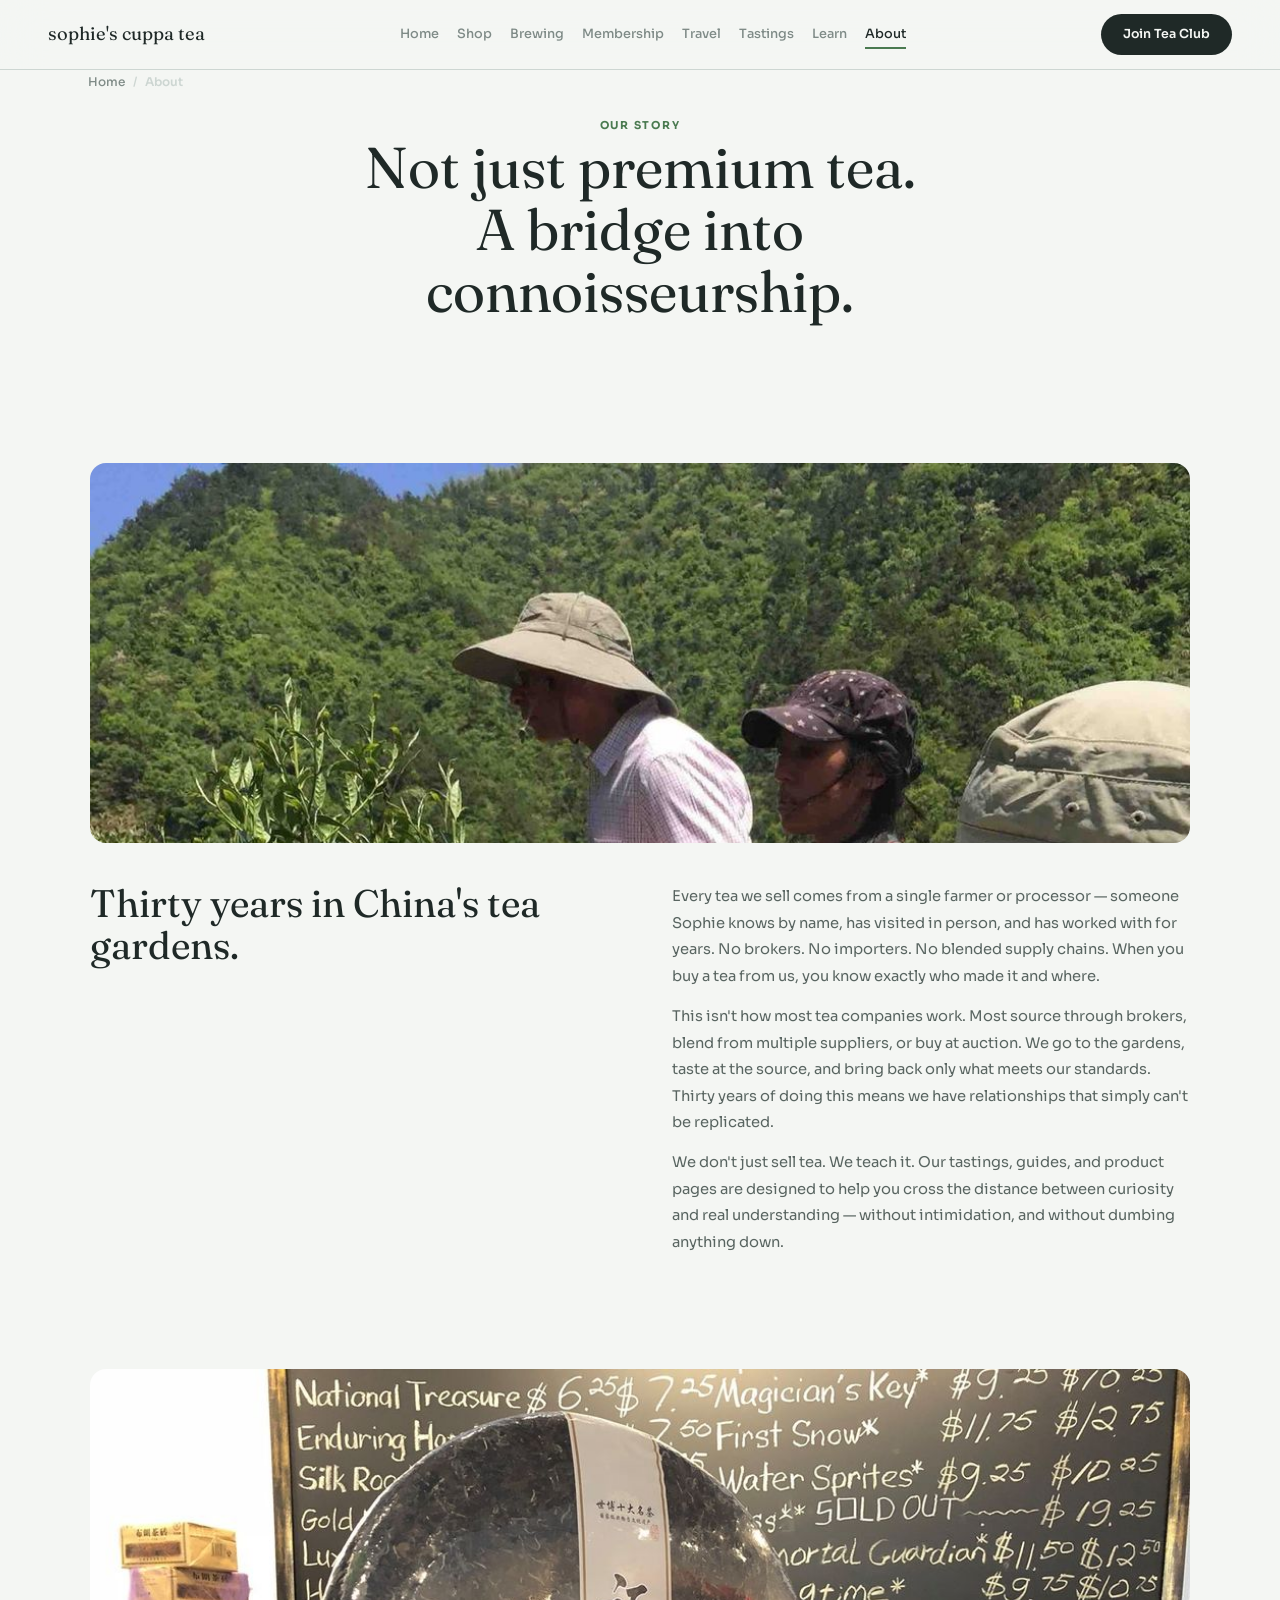
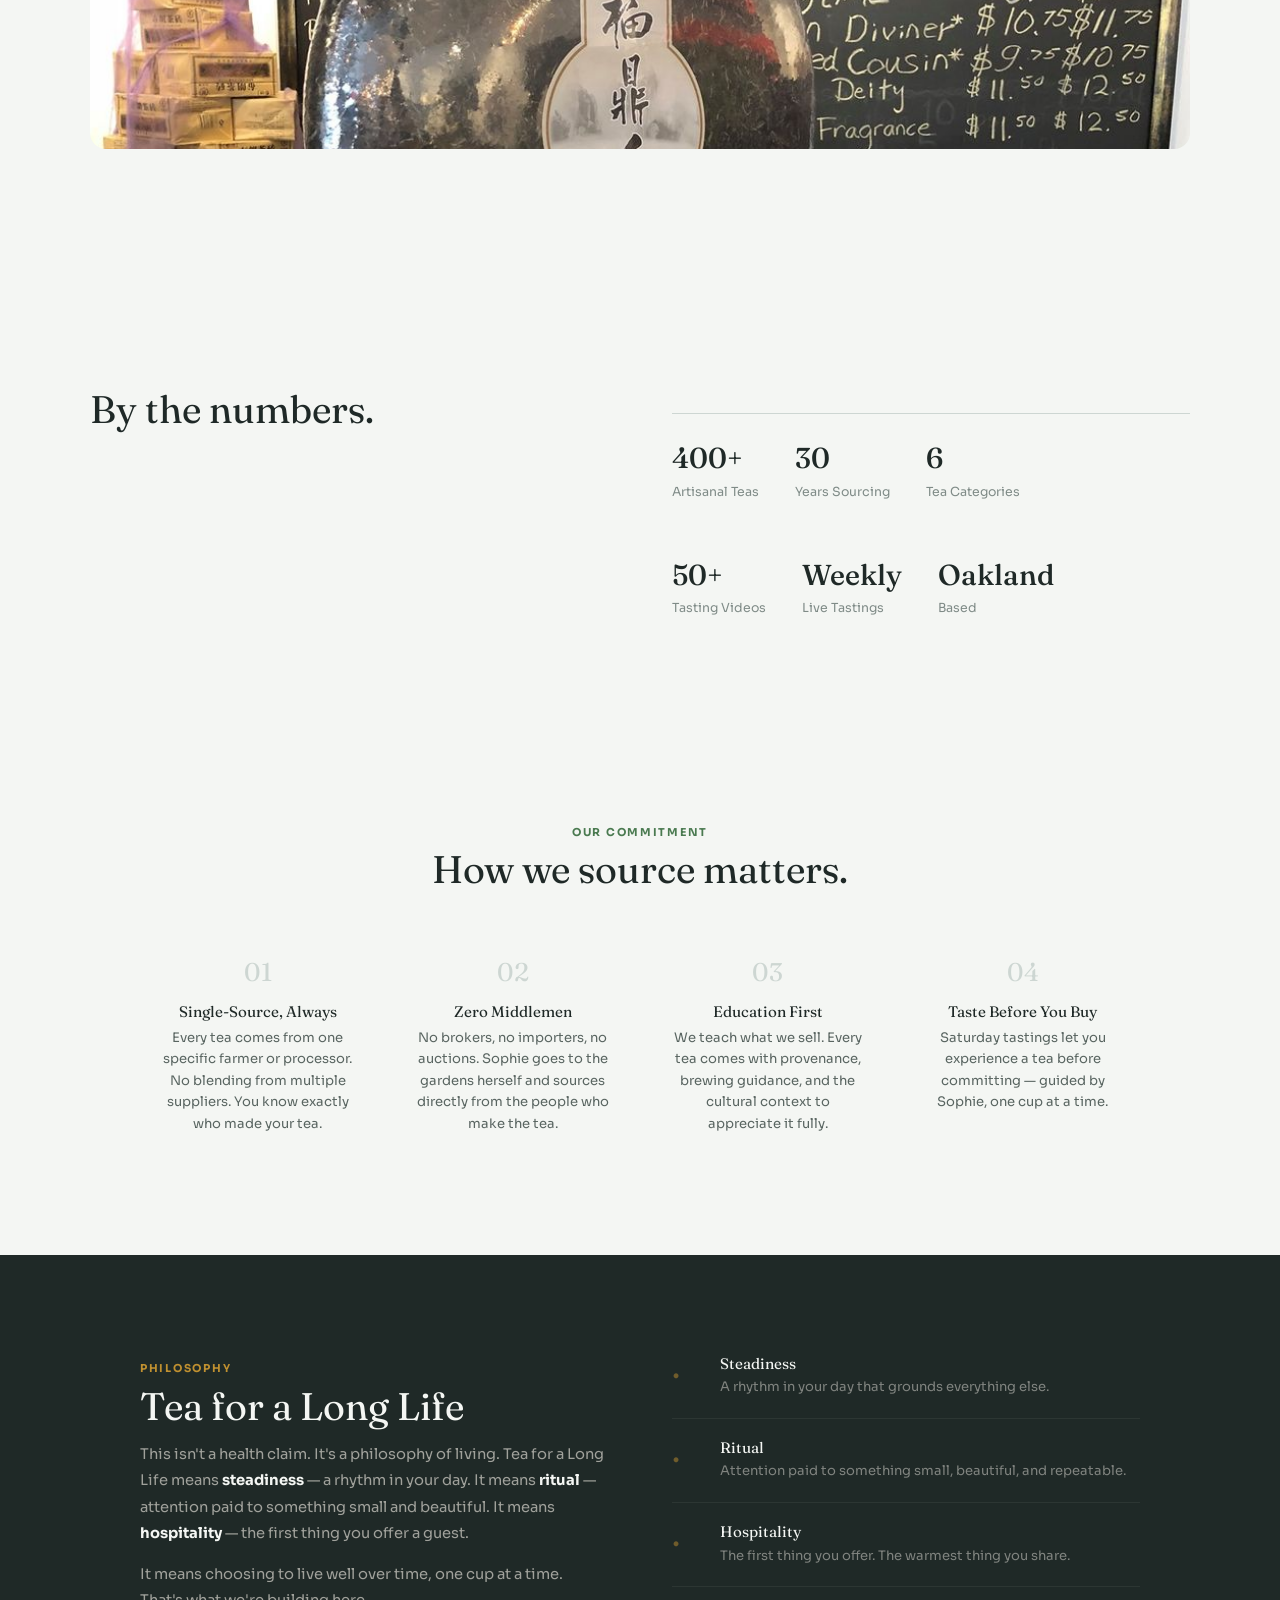
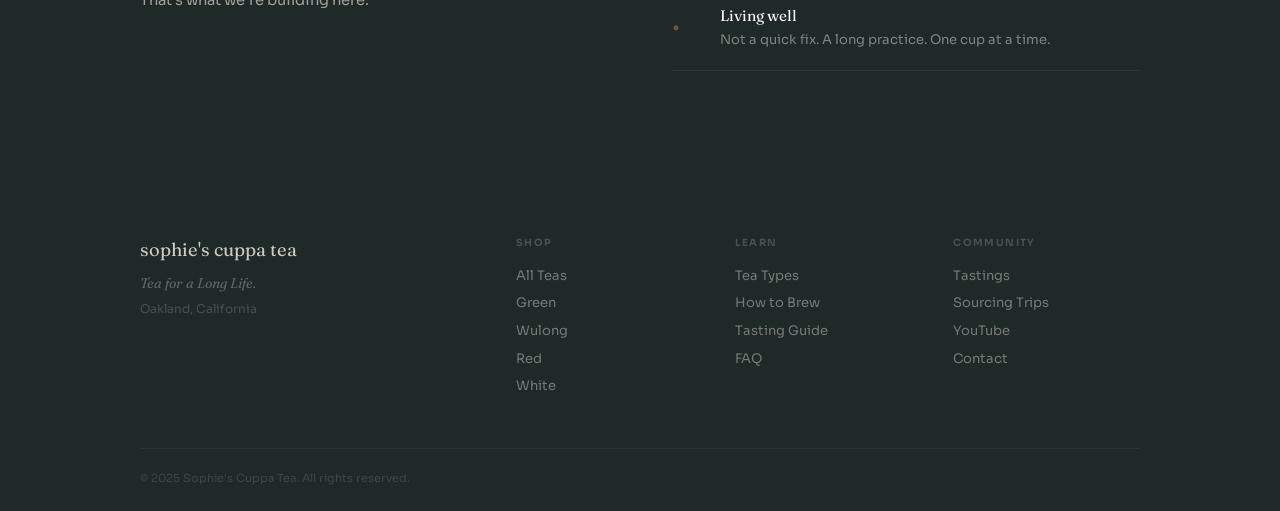
==== commit dfd85111: "Move Learn later in navigation" ====
--- a/about.html
+++ b/about.html
@@ -17,11 +17,11 @@
       <div class="nav-center">
         <a href="index.html">Home</a>
         <a href="shop.html">Shop</a>
-        <a href="learn.html">Learn</a>
         <a href="brewing.html">Brewing</a>
         <a href="membership.html">Membership</a>
         <a href="travel.html">Travel</a>
         <a href="tastings.html">Tastings</a>
+        <a href="learn.html">Learn</a>
         <a href="about.html" class="is-current">About</a>
       </div>
       <a href="membership.html" class="nav-btn">Join Tea Club</a>
--- a/styles.css
+++ b/styles.css
@@ -1371,8 +1371,8 @@
 .pdp { padding: 20px 48px 80px; max-width: 1200px; margin: 0 auto; }
 .is-plush-peak-session {
   background:
-    linear-gradient(180deg, rgba(244,246,243,0.9), rgba(244,246,243,0.98) 44%, rgba(231,236,232,0.96)),
-    url("./img/plush-peak-session-bg.png") center 74px / min(1180px, 108vw) auto no-repeat,
+    linear-gradient(180deg, rgba(244,246,243,0.82), rgba(244,246,243,0.9) 38%, rgba(231,236,232,0.96)),
+    url("./img/plush-peak-session-bg.png") right 24px top 70px / min(50vw, 620px) auto no-repeat,
     var(--paper);
 }
 .is-plush-peak-session .breadcrumbs {
@@ -1381,25 +1381,16 @@
 }
 .is-plush-peak-session .pdp {
   position: relative;
-  max-width: 1140px;
-  padding-top: 42px;
+  max-width: 1180px;
+  padding-top: 18px;
+  padding-bottom: 42px;
 }
 .is-plush-peak-session .pdp-grid {
-  grid-template-columns: 0.74fr 1fr;
-  gap: 34px;
-  min-height: 720px;
-  align-items: center;
+  display: block;
+  min-height: 0;
 }
 .is-plush-peak-session .pdp-media {
-  position: relative;
-  top: auto;
-  align-self: stretch;
-  min-height: 560px;
-  border-radius: 18px;
-  background:
-    linear-gradient(180deg, rgba(255,255,255,0.4), rgba(244,246,243,0.86)),
-    url("./img/plush-peak-story-art.png") center 34% / 92% auto no-repeat;
-  border: 1px solid rgba(47,75,82,0.08);
+  display: none;
 }
 .is-plush-peak-session .pdp-image {
   display: none;
@@ -1407,20 +1398,170 @@
 .is-plush-peak-session .pdp-info {
   position: relative;
   z-index: 1;
+  max-width: 1120px;
+  margin: 0 auto;
 }
 .is-plush-peak-session .pdp-info-scroll {
-  padding: 34px;
-  border-radius: 16px;
-  border: 1px solid rgba(47,75,82,0.1);
-  background: rgba(255,255,255,0.76);
-  backdrop-filter: blur(16px);
-  -webkit-backdrop-filter: blur(16px);
-  box-shadow: 0 24px 80px rgba(31,41,39,0.08);
+  display: grid;
+  grid-template-columns: minmax(0, 1fr) 330px;
+  gap: 10px 28px;
+  align-items: start;
+  padding: 0;
+  background: transparent;
+  box-shadow: none;
+}
+.is-plush-peak-session .pdp-info-scroll > * {
+  padding: 0;
+  border: 0;
+  border-radius: 0;
+  background: transparent;
+  backdrop-filter: none;
+  -webkit-backdrop-filter: none;
+  box-shadow: none;
+}
+.is-plush-peak-session .pdp-type-badge,
+.is-plush-peak-session .pdp-title,
+.is-plush-peak-session .pdp-region,
+.is-plush-peak-session .pdp-taste-family {
+  grid-column: 1;
+  padding: 0;
+  border: 0;
+  border-radius: 0;
+  background: transparent;
+  box-shadow: none;
+  backdrop-filter: none;
+}
+.is-plush-peak-session .pdp-type-badge {
+  width: fit-content;
+  margin: 0;
+  padding: 5px 12px;
+  border-radius: 999px;
+  background: rgba(255,255,255,0.72) !important;
+  border: 1px solid rgba(47,75,82,0.12);
+}
+.is-plush-peak-session .pdp-title,
+.is-plush-peak-session .pdp-region,
+.is-plush-peak-session .pdp-taste-family {
+  margin-left: 0 !important;
+  margin-right: 0;
+}
+.is-plush-peak-session .pdp-price {
+  grid-column: 2;
+  grid-row: 1 / span 5;
+  align-self: start;
+  margin-top: 0;
+  display: block;
+  padding: 24px;
+  border: 1px solid rgba(47,75,82,0.14);
+  border-radius: 14px 14px 0 0;
+  background: rgba(31,41,39,0.9);
+  color: var(--paper);
+  backdrop-filter: blur(14px);
+  -webkit-backdrop-filter: blur(14px);
+}
+.is-plush-peak-session .pdp-price-amount {
+  display: block;
+  color: var(--paper);
+  font-size: 2.2rem;
+}
+.is-plush-peak-session .pdp-price-note {
+  display: block;
+  margin-top: 4px;
+  color: rgba(247,242,234,0.54);
+}
+.is-plush-peak-session .pdp-details,
+.is-plush-peak-session .pdp-section,
+.is-plush-peak-session .pdp-trust {
+  margin-top: 0;
+}
+.is-plush-peak-session .pdp-details {
+  grid-column: 1;
+  width: min(100%, 680px);
+  padding: 14px 0 0;
+  border: 0;
+  border-top: 1px solid rgba(47,75,82,0.16);
+  border-radius: 0;
+  background: transparent;
+  backdrop-filter: blur(12px);
+  -webkit-backdrop-filter: blur(12px);
+}
+.is-plush-peak-session .pdp-section:has(#pdpFlavors),
+.is-plush-peak-session .pdp-section:has(#pdpMoods) {
+  grid-column: 1;
+  width: min(100%, 680px);
+  padding: 10px 0 0;
+  border-left: 0;
+  background: transparent;
+  backdrop-filter: none;
+  -webkit-backdrop-filter: none;
+}
+.is-plush-peak-session .pdp-section:has(.pdp-sizes),
+.is-plush-peak-session .pdp-section:has(.pdp-qty),
+.is-plush-peak-session .pdp-add,
+.is-plush-peak-session .pdp-trust {
+  grid-column: 2;
+  padding: 18px 24px;
+  border-left: 1px solid rgba(47,75,82,0.14);
+  border-right: 1px solid rgba(47,75,82,0.14);
+  background: rgba(255,255,255,0.78);
+  backdrop-filter: blur(14px);
+  -webkit-backdrop-filter: blur(14px);
+}
+.is-plush-peak-session .pdp-section:has(.pdp-sizes) {
+  border-top: 0;
+}
+.is-plush-peak-session .pdp-trust {
+  border-bottom: 1px solid rgba(47,75,82,0.14);
+  border-radius: 0 0 14px 14px;
+}
+.is-plush-peak-session .pdp-section h3,
+.is-plush-peak-session .pdp-trust-item strong {
+  color: rgba(31,41,39,0.55);
+}
+.is-plush-peak-session .pdp-add {
+  align-self: stretch;
+  margin-top: 0;
+  box-shadow: none;
+  border-radius: 0;
+}
+.is-plush-peak-session #pdpVideoSection,
+.is-plush-peak-session .pdp-section:has(.pdp-similar) {
+  grid-column: 1;
+  width: min(100%, 680px);
+  padding: 14px 0 0;
+  border-top: 1px solid rgba(47,75,82,0.14);
+  border-radius: 0;
+  background: transparent;
+  color: var(--ink);
+  backdrop-filter: none;
+  -webkit-backdrop-filter: none;
+}
+.is-plush-peak-session #pdpVideoSection h3,
+.is-plush-peak-session .pdp-section:has(.pdp-similar) h3 {
+  color: rgba(31,41,39,0.5);
+}
+.is-plush-peak-session .pdp-section:has(.pdp-similar) .pdp-similar-card {
+  padding: 10px 0;
+  border: 0;
+  border-bottom: 1px solid rgba(47,75,82,0.12);
+  border-radius: 0;
+  background: transparent;
+  color: var(--ink);
+  box-shadow: none;
+}
+.is-plush-peak-session .pdp-section:has(.pdp-similar) .pdp-similar-card:hover {
+  transform: none;
+  box-shadow: none;
+  color: var(--red);
+}
+.is-plush-peak-session .pdp-section:has(.pdp-similar) .pdp-similar-region {
+  color: rgba(31,41,39,0.48);
 }
 .is-plush-peak-session .pdp-title {
   max-width: 9ch;
-  font-size: clamp(2.8rem, 6vw, 5.4rem) !important;
-  line-height: 0.92 !important;
+  font-size: clamp(3rem, 6.5vw, 5.9rem) !important;
+  line-height: 0.94 !important;
+  text-shadow: 0 1px 0 rgba(255,255,255,0.5);
 }
 .is-plush-peak-session .pdp-region {
   margin-top: 12px;
@@ -1429,8 +1570,8 @@
   color: var(--wulong);
 }
 .is-plush-peak-session .pdp-taste-family {
-  max-width: 520px;
-  margin-top: 14px;
+  max-width: 500px;
+  margin-top: 8px;
   font-family: var(--serif);
   font-size: 1.28rem;
   font-weight: 400;
@@ -1560,8 +1701,8 @@
   display: none;
   position: relative;
   z-index: 1;
-  margin-top: 48px;
-  padding: 74px 0 0;
+  margin-top: 6px;
+  padding: 42px 0 0;
   border-top: 1px solid rgba(47,75,82,0.12);
 }
 .is-plush-peak-session .tea-session {
@@ -1569,8 +1710,8 @@
 }
 .tea-session-intro {
   max-width: 760px;
-  margin: 0 auto 34px;
-  text-align: center;
+  margin: 0 0 26px;
+  text-align: left;
 }
 .tea-session-intro h2 {
   margin-top: 8px;
@@ -1578,7 +1719,7 @@
 }
 .tea-session-intro p {
   max-width: 620px;
-  margin: 16px auto 0;
+  margin: 12px 0 0;
   font-family: var(--serif);
   font-size: 1.18rem;
   line-height: 1.55;
@@ -1607,6 +1748,19 @@
     linear-gradient(135deg, rgba(31,41,39,0.92), rgba(47,75,82,0.82)),
     url("./img/plush-peak-session-bg.png") center 72% / cover;
   color: var(--paper);
+}
+.session-card--blog {
+  grid-column: span 1;
+  background:
+    linear-gradient(180deg, rgba(255,255,255,0.78), rgba(255,255,255,0.92)),
+    url("./img/plush-peak-story-art.png") right 20px top 20px / 42% auto no-repeat;
+}
+.session-card--blog a {
+  display: inline-flex;
+  margin-top: 18px;
+  color: var(--red);
+  font-size: 0.78rem;
+  font-weight: 700;
 }
 .session-kicker {
   display: block;
@@ -1897,7 +2051,23 @@
   .footer-top { grid-template-columns: 1fr; gap: 36px; }
   .pdp-grid { grid-template-columns: 1fr; gap: 24px; } .pdp-media { position: static; }
   .is-plush-peak-session .pdp-grid { grid-template-columns: 1fr; min-height: auto; }
-  .is-plush-peak-session .pdp-media { min-height: 360px; }
+  .is-plush-peak-session .pdp-info { max-width: 100%; margin: 0; }
+  .is-plush-peak-session .pdp-info-scroll { grid-template-columns: 1fr 1fr; }
+  .is-plush-peak-session .pdp-type-badge,
+  .is-plush-peak-session .pdp-title,
+  .is-plush-peak-session .pdp-region,
+  .is-plush-peak-session .pdp-taste-family,
+  .is-plush-peak-session .pdp-details,
+  .is-plush-peak-session .pdp-section:has(#pdpFlavors),
+  .is-plush-peak-session .pdp-section:has(#pdpMoods),
+  .is-plush-peak-session #pdpVideoSection,
+  .is-plush-peak-session .pdp-section:has(.pdp-similar) { grid-column: 1 / -1; width: 100%; }
+  .is-plush-peak-session .pdp-media { min-height: 0; }
+  .is-plush-peak-session .pdp-price,
+  .is-plush-peak-session .pdp-section:has(.pdp-sizes),
+  .is-plush-peak-session .pdp-section:has(.pdp-qty),
+  .is-plush-peak-session .pdp-add,
+  .is-plush-peak-session .pdp-trust { grid-column: auto; grid-row: auto; }
   .tea-session-grid { grid-template-columns: repeat(2, 1fr); }
   .session-card--large, .session-card--wide { grid-column: span 2; }
   .travel-proof-grid { grid-template-columns: 1fr; }
@@ -1971,16 +2141,26 @@
   .page-hero { padding: 72px 16px 28px; } .page-hero h1 { font-size: clamp(2rem, 8vw, 2.6rem); }
   .footer { padding: 36px 16px 16px; } .footer-cols { grid-template-columns: 1fr; gap: 16px; }
   .pdp { padding: 12px 16px 80px; } .pdp-similar { grid-template-columns: 1fr 1fr; }
-  .is-plush-peak-session { background-size: 980px auto; background-position: center 54px; }
+  .is-plush-peak-session { background-size: auto 860px; background-position: center 54px; }
   .is-plush-peak-session .pdp { padding-top: 24px; }
-  .is-plush-peak-session .pdp-media { min-height: 280px; background-size: 82% auto; }
-  .is-plush-peak-session .pdp-info-scroll { padding: 24px; }
+  .is-plush-peak-session .pdp-info-scroll { grid-template-columns: 1fr; }
+  .is-plush-peak-session .pdp-info-scroll > * { padding: 16px; }
+  .is-plush-peak-session .pdp-info-scroll > .pdp-type-badge,
+  .is-plush-peak-session .pdp-info-scroll > .pdp-title,
+  .is-plush-peak-session .pdp-info-scroll > .pdp-region,
+  .is-plush-peak-session .pdp-info-scroll > .pdp-taste-family { padding: 0; }
+  .is-plush-peak-session .pdp-type-badge { margin: 16px 16px 0; }
+  .is-plush-peak-session .pdp-title,
+  .is-plush-peak-session .pdp-region,
+  .is-plush-peak-session .pdp-taste-family { margin-left: 16px !important; margin-right: 16px; }
+  .is-plush-peak-session .pdp-price { border-radius: 14px 14px 0 0; }
+  .is-plush-peak-session .pdp-add { border-radius: 0; }
   .is-plush-peak-session .pdp-title { max-width: 8ch; }
   .tea-session { margin-top: 26px; padding-top: 42px; }
   .tea-session-intro { text-align: left; }
   .tea-session-intro p { font-size: 1rem; }
   .tea-session-grid { grid-template-columns: 1fr; }
-  .session-card, .session-card--large, .session-card--wide { grid-column: auto; min-height: auto; padding: 22px; }
+  .session-card, .session-card--large, .session-card--wide, .session-card--blog { grid-column: auto; min-height: auto; padding: 22px; }
   .session-actions { flex-direction: column; }
   .session-actions a { justify-content: center; }
   .travel-hero { min-height: 560px; padding: 116px 16px 44px; }
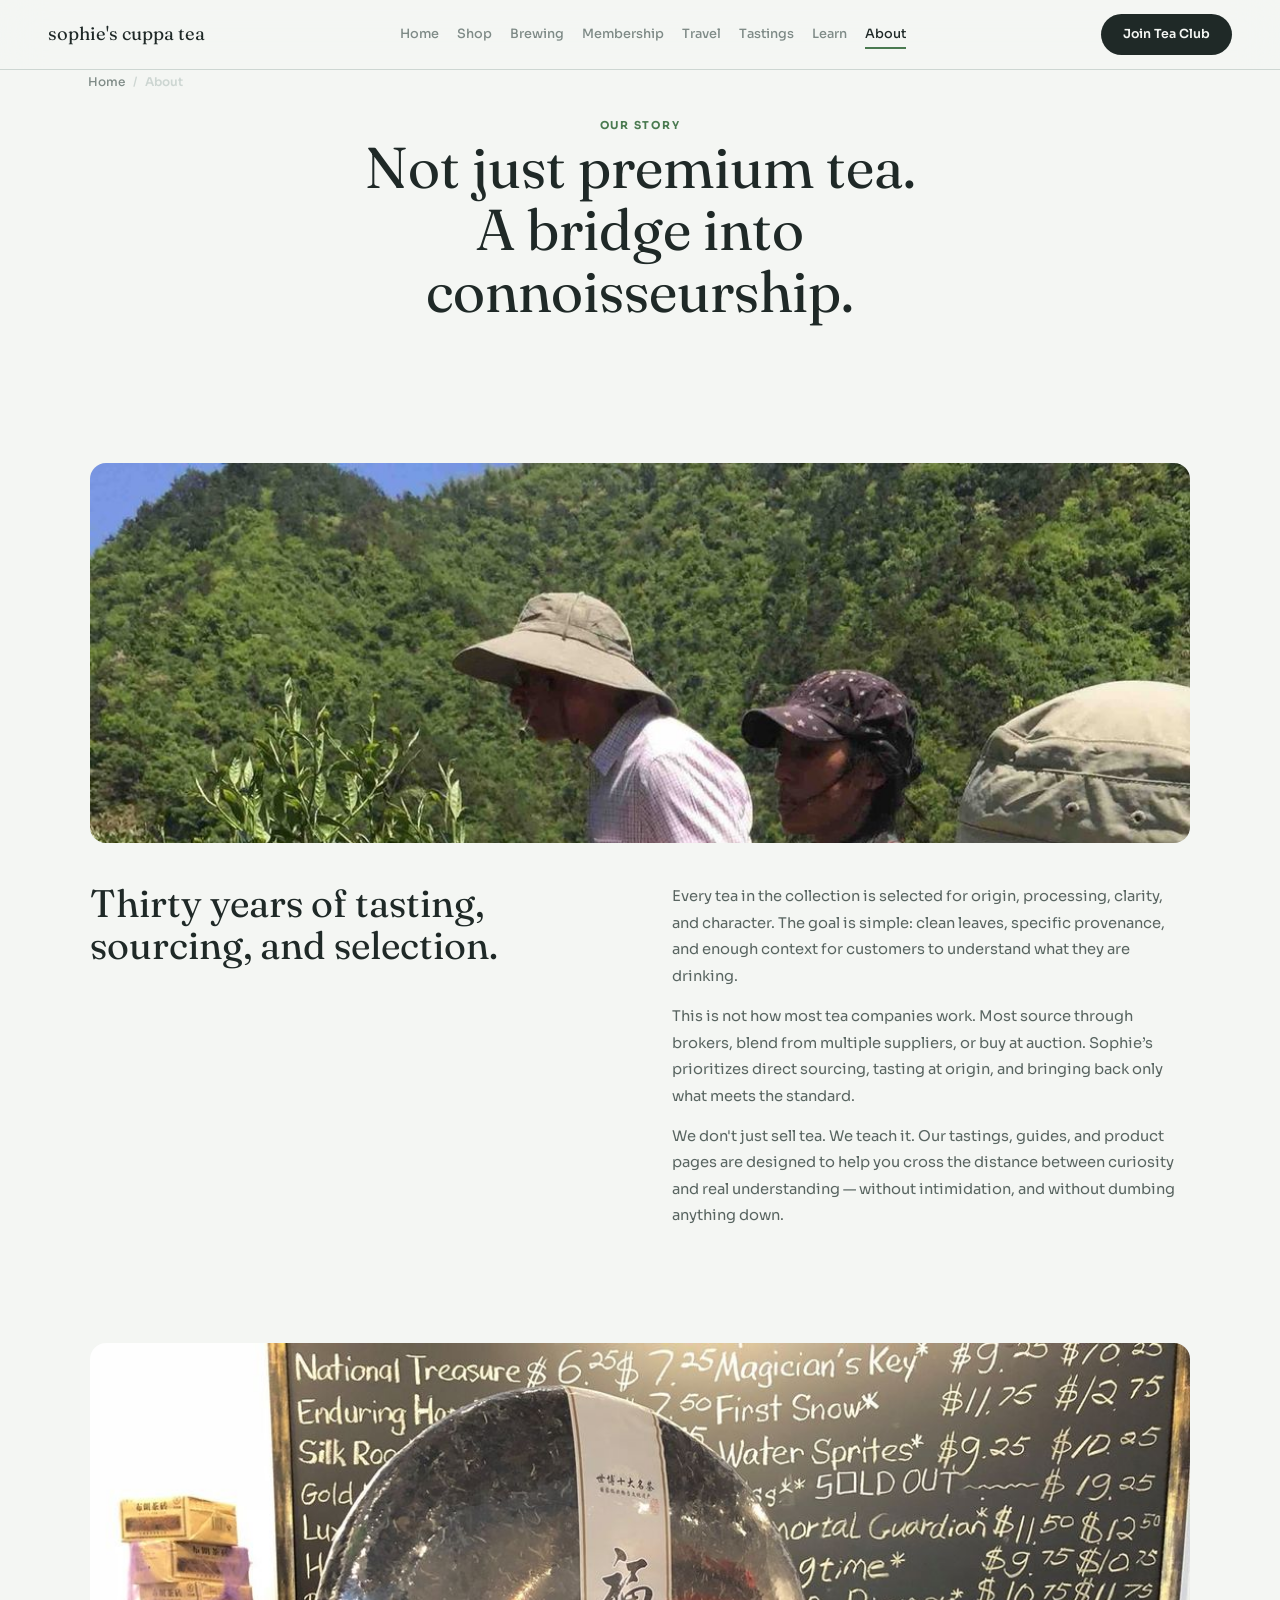
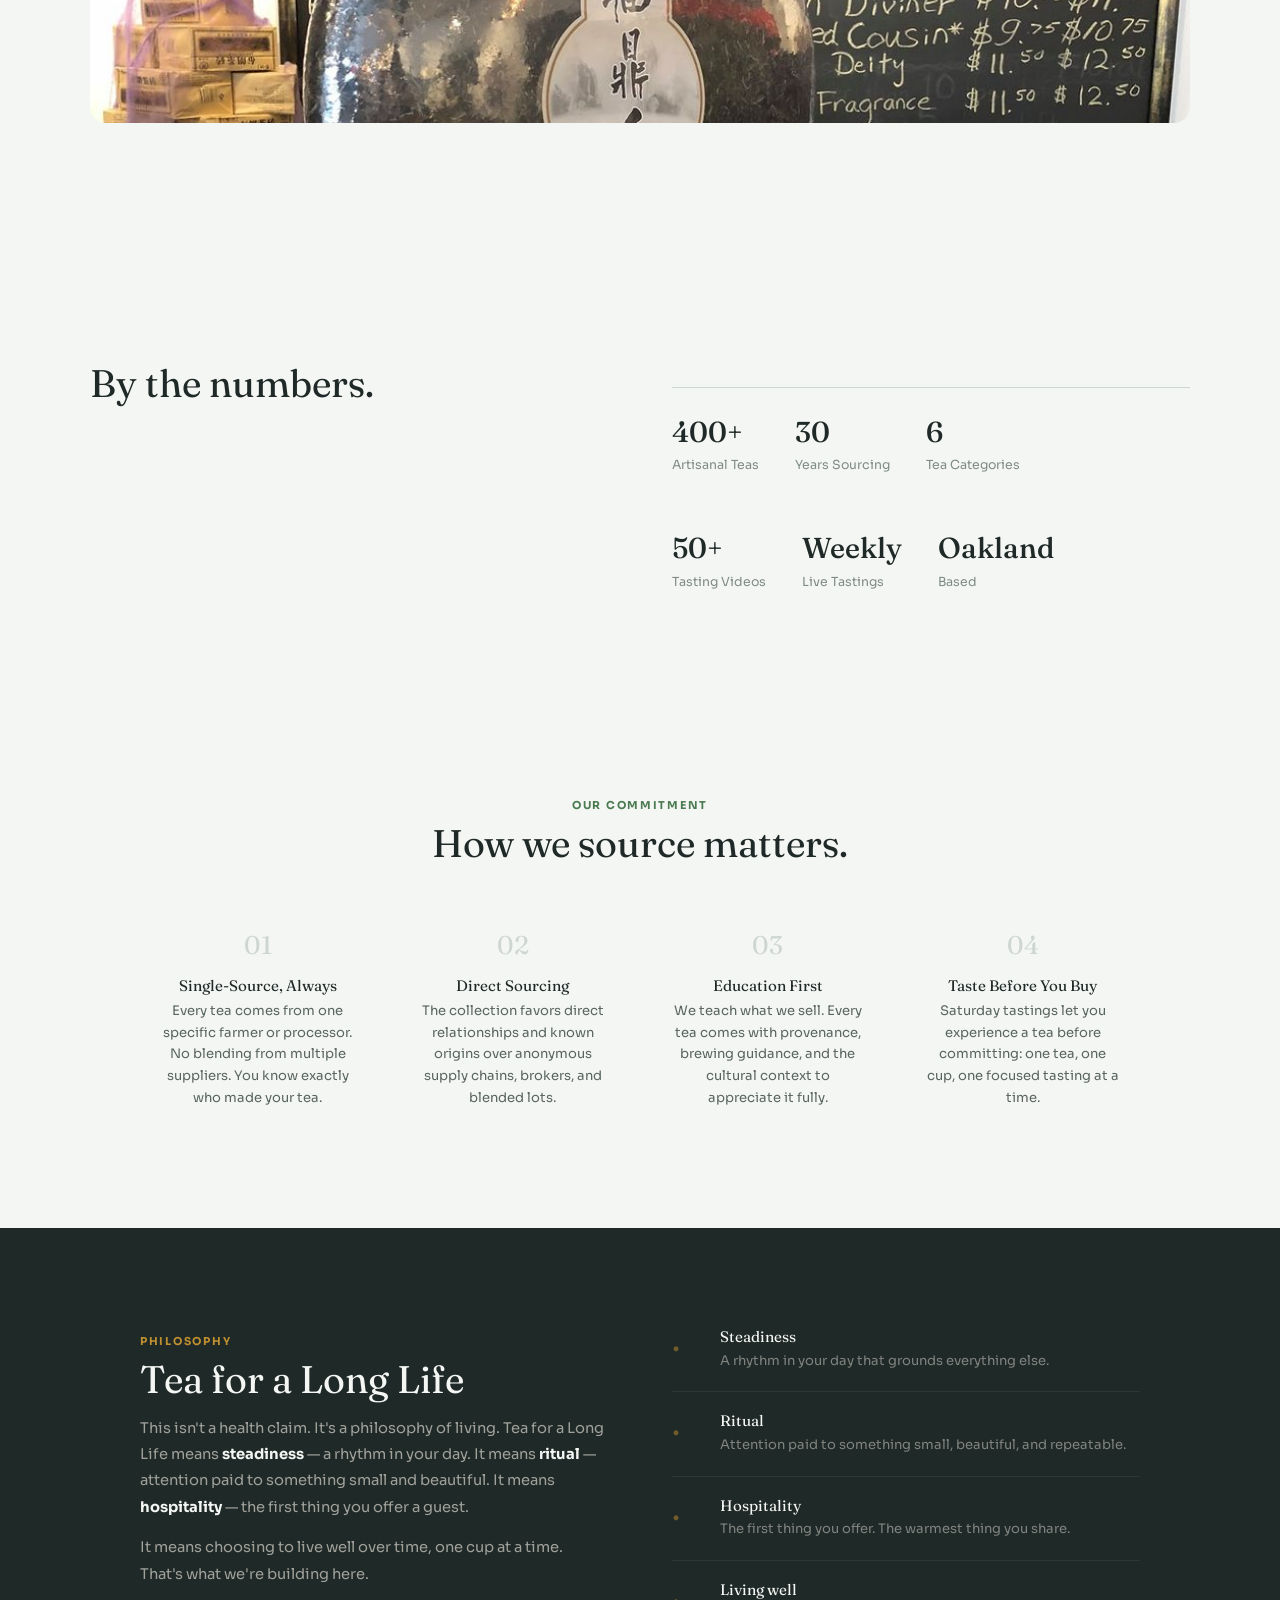
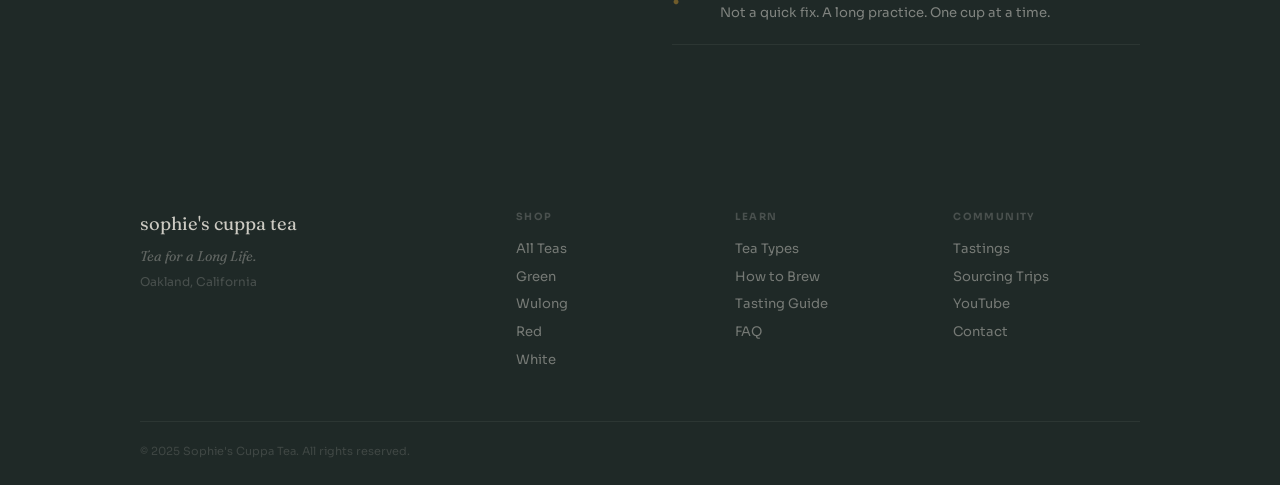
==== commit 661b2a14: "Remove founder-specific site copy" ====
--- a/about.html
+++ b/about.html
@@ -39,18 +39,18 @@
       <h1>Not just premium tea.<br/>A bridge into connoisseurship.</h1>
     </section>
 
-    <!-- ══ FOUNDER ══ -->
+    <!-- ══ STORY ══ -->
     <section class="about">
       <div class="about-img reveal">
-        <img src="./img/hero-founders.jpg" alt="Sophie sourcing tea in China" />
+        <img src="./img/hero-founders.jpg" alt="Tea sourcing in China" />
       </div>
       <div class="about-grid">
         <div class="about-left reveal">
-          <h2>Thirty years in China's tea gardens.</h2>
+          <h2>Thirty years of tasting, sourcing, and selection.</h2>
         </div>
         <div class="about-right reveal">
-          <p>Every tea we sell comes from a single farmer or processor — someone Sophie knows by name, has visited in person, and has worked with for years. No brokers. No importers. No blended supply chains. When you buy a tea from us, you know exactly who made it and where.</p>
-          <p>This isn't how most tea companies work. Most source through brokers, blend from multiple suppliers, or buy at auction. We go to the gardens, taste at the source, and bring back only what meets our standards. Thirty years of doing this means we have relationships that simply can't be replicated.</p>
+          <p>Every tea in the collection is selected for origin, processing, clarity, and character. The goal is simple: clean leaves, specific provenance, and enough context for customers to understand what they are drinking.</p>
+          <p>This is not how most tea companies work. Most source through brokers, blend from multiple suppliers, or buy at auction. Sophie’s prioritizes direct sourcing, tasting at origin, and bringing back only what meets the standard.</p>
           <p>We don't just sell tea. We teach it. Our tastings, guides, and product pages are designed to help you cross the distance between curiosity and real understanding — without intimidation, and without dumbing anything down.</p>
         </div>
       </div>
@@ -98,8 +98,8 @@
         </div>
         <div class="val reveal">
           <div class="val-num">02</div>
-          <h3>Zero Middlemen</h3>
-          <p>No brokers, no importers, no auctions. Sophie goes to the gardens herself and sources directly from the people who make the tea.</p>
+          <h3>Direct Sourcing</h3>
+          <p>The collection favors direct relationships and known origins over anonymous supply chains, brokers, and blended lots.</p>
         </div>
         <div class="val reveal">
           <div class="val-num">03</div>
@@ -109,7 +109,7 @@
         <div class="val reveal">
           <div class="val-num">04</div>
           <h3>Taste Before You Buy</h3>
-          <p>Saturday tastings let you experience a tea before committing — guided by Sophie, one cup at a time.</p>
+          <p>Saturday tastings let you experience a tea before committing: one tea, one cup, one focused tasting at a time.</p>
         </div>
       </div>
     </section>
--- a/styles.css
+++ b/styles.css
@@ -1139,6 +1139,21 @@
 
 /* ═══ FILTER ═══ */
 .filter-row { display: flex; flex-wrap: wrap; justify-content: center; gap: 8px; margin-bottom: 36px; }
+.collection-toolbar {
+  display: flex;
+  align-items: center;
+  justify-content: center;
+  gap: 16px;
+  margin-bottom: 36px;
+}
+.collection-toolbar .filter-row {
+  margin-bottom: 0;
+}
+.btn-small {
+  min-height: 39px;
+  padding: 9px 18px;
+  font-size: 0.75rem;
+}
 .filter { font-family: var(--font); font-size: 0.75rem; font-weight: 600; padding: 9px 20px; border-radius: 999px; border: 1.5px solid var(--line); background: var(--white); color: var(--muted); cursor: pointer; transition: all 0.25s var(--ease); }
 .filter:hover { border-color: var(--ink); color: var(--ink); }
 .filter.is-on { background: var(--ink); color: var(--paper); border-color: var(--ink); }
@@ -1369,10 +1384,217 @@
 
 /* ═══ PDP ═══ */
 .pdp { padding: 20px 48px 80px; max-width: 1200px; margin: 0 auto; }
+.plush-clean {
+  display: none;
+}
+.is-plush-peak-session .pdp-grid,
+.is-plush-peak-session .tea-session {
+  display: none;
+}
+.is-plush-peak-session .plush-clean {
+  display: block;
+}
+.plush-clean-hero {
+  display: grid;
+  grid-template-columns: minmax(280px, 0.78fr) minmax(0, 1fr) 320px;
+  gap: 34px;
+  align-items: stretch;
+  padding: 30px 0 58px;
+}
+.plush-clean-art {
+  min-height: 520px;
+  border: 1px solid rgba(47,75,82,0.12);
+  border-radius: 8px;
+  background: rgba(255,255,255,0.58);
+  display: flex;
+  align-items: center;
+  justify-content: center;
+  overflow: hidden;
+}
+.plush-clean-art img {
+  width: 88%;
+  height: 88%;
+  object-fit: contain;
+}
+.plush-clean-copy {
+  align-self: center;
+  padding: 18px 0;
+}
+.plush-clean-copy h1 {
+  margin-top: 12px;
+  max-width: 9ch;
+  font-size: clamp(3.2rem, 7vw, 6.4rem);
+  line-height: 0.93;
+}
+.plush-origin {
+  margin-top: 18px;
+  font-size: 0.78rem;
+  font-weight: 700;
+  letter-spacing: 0.08em;
+  text-transform: uppercase;
+  color: var(--green);
+}
+.plush-deck {
+  max-width: 560px;
+  margin-top: 22px;
+  font-family: var(--serif);
+  font-size: clamp(1.2rem, 2vw, 1.6rem);
+  line-height: 1.5;
+  color: var(--mid);
+}
+.plush-proof {
+  display: flex;
+  flex-wrap: wrap;
+  gap: 8px;
+  max-width: 540px;
+  margin-top: 26px;
+}
+.plush-proof span {
+  border: 1px solid rgba(47,75,82,0.14);
+  border-radius: 999px;
+  background: rgba(255,255,255,0.64);
+  padding: 7px 12px;
+  font-size: 0.7rem;
+  font-weight: 700;
+  color: var(--ink);
+}
+.plush-buy {
+  align-self: center;
+  border: 1px solid rgba(47,75,82,0.14);
+  border-radius: 8px;
+  background: var(--white);
+  padding: 26px;
+}
+.plush-buy-label {
+  display: block;
+  margin-bottom: 10px;
+  font-size: 0.62rem;
+  font-weight: 700;
+  letter-spacing: 0.14em;
+  text-transform: uppercase;
+  color: var(--muted);
+}
+.plush-buy strong {
+  display: block;
+  font-family: var(--serif);
+  font-size: 2.2rem;
+  font-weight: 400;
+}
+.plush-buy p {
+  margin-top: 4px;
+  font-size: 0.76rem;
+  color: var(--muted);
+}
+.plush-size-row {
+  display: grid;
+  grid-template-columns: 1fr;
+  gap: 8px;
+  margin-top: 22px;
+}
+.plush-size-row button {
+  border: 1px solid var(--line);
+  border-radius: 8px;
+  background: var(--paper);
+  padding: 12px;
+  color: var(--ink);
+  font-family: var(--font);
+  font-size: 0.82rem;
+  font-weight: 700;
+  text-align: left;
+}
+.plush-size-row button small {
+  display: block;
+  margin-top: 2px;
+  color: var(--muted);
+  font-size: 0.64rem;
+  font-weight: 500;
+}
+.plush-size-row button.is-selected {
+  border-color: var(--ink);
+  background: var(--ink);
+  color: var(--paper);
+}
+.plush-size-row button.is-selected small {
+  color: rgba(247,242,234,0.58);
+}
+.plush-add {
+  margin-top: 18px;
+}
+.plush-clean-story,
+.plush-blog-space {
+  display: grid;
+  grid-template-columns: minmax(0, 0.9fr) minmax(320px, 1fr);
+  gap: 54px;
+  padding: 48px 0;
+  border-top: 1px solid rgba(47,75,82,0.13);
+}
+.plush-clean-story h2,
+.plush-blog-space h2 {
+  max-width: 12ch;
+  margin-top: 8px;
+  font-size: clamp(2rem, 3.5vw, 3.2rem);
+}
+.plush-clean-story p,
+.plush-blog-space p {
+  max-width: 590px;
+  margin-top: 16px;
+  color: var(--mid);
+  font-size: 0.94rem;
+  line-height: 1.8;
+}
+.plush-session-list {
+  display: grid;
+  grid-template-columns: 1fr;
+  gap: 0;
+  align-self: start;
+  border-top: 1px solid rgba(47,75,82,0.13);
+}
+.plush-session-list div {
+  display: grid;
+  grid-template-columns: 110px 1fr;
+  gap: 18px;
+  padding: 18px 0;
+  border-bottom: 1px solid rgba(47,75,82,0.13);
+}
+.plush-session-list span {
+  font-size: 0.62rem;
+  font-weight: 700;
+  letter-spacing: 0.14em;
+  text-transform: uppercase;
+  color: var(--green);
+}
+.plush-session-list p {
+  margin: 0;
+  font-size: 0.84rem;
+  line-height: 1.65;
+}
+.plush-blog-space {
+  align-items: center;
+  padding-bottom: 20px;
+}
+.plush-blog-actions {
+  display: flex;
+  flex-wrap: wrap;
+  gap: 10px;
+}
+.plush-blog-actions a {
+  display: inline-flex;
+  justify-content: center;
+  border: 1px solid var(--line);
+  border-radius: 999px;
+  padding: 12px 18px;
+  color: var(--ink);
+  font-size: 0.78rem;
+  font-weight: 700;
+  text-decoration: none;
+}
+.plush-blog-actions a:first-child {
+  border-color: var(--ink);
+  background: var(--ink);
+  color: var(--paper);
+}
 .is-plush-peak-session {
   background:
-    linear-gradient(180deg, rgba(244,246,243,0.82), rgba(244,246,243,0.9) 38%, rgba(231,236,232,0.96)),
-    url("./img/plush-peak-session-bg.png") right 24px top 70px / min(50vw, 620px) auto no-repeat,
     var(--paper);
 }
 .is-plush-peak-session .breadcrumbs {
@@ -1382,58 +1604,44 @@
 .is-plush-peak-session .pdp {
   position: relative;
   max-width: 1180px;
-  padding-top: 18px;
-  padding-bottom: 42px;
+  padding-top: 24px;
+  padding-bottom: 64px;
 }
 .is-plush-peak-session .pdp-grid {
+  display: none;
+  grid-template-columns: minmax(320px, 0.86fr) minmax(0, 1fr);
+  gap: 44px;
+  align-items: start;
+  min-height: 0;
+}
+.is-plush-peak-session .pdp-media {
   display: block;
-  min-height: 0;
-}
-.is-plush-peak-session .pdp-media {
-  display: none;
+  position: sticky;
+  top: 96px;
 }
 .is-plush-peak-session .pdp-image {
-  display: none;
+  display: block;
+  border-radius: 8px;
+  overflow: hidden;
+  box-shadow: 0 24px 80px rgba(31,41,39,0.08);
 }
 .is-plush-peak-session .pdp-info {
   position: relative;
   z-index: 1;
-  max-width: 1120px;
-  margin: 0 auto;
+  max-width: none;
+  margin: 0;
 }
 .is-plush-peak-session .pdp-info-scroll {
-  display: grid;
-  grid-template-columns: minmax(0, 1fr) 330px;
-  gap: 10px 28px;
-  align-items: start;
-  padding: 0;
-  background: transparent;
-  box-shadow: none;
-}
-.is-plush-peak-session .pdp-info-scroll > * {
-  padding: 0;
-  border: 0;
-  border-radius: 0;
-  background: transparent;
-  backdrop-filter: none;
-  -webkit-backdrop-filter: none;
-  box-shadow: none;
-}
-.is-plush-peak-session .pdp-type-badge,
-.is-plush-peak-session .pdp-title,
-.is-plush-peak-session .pdp-region,
-.is-plush-peak-session .pdp-taste-family {
-  grid-column: 1;
-  padding: 0;
-  border: 0;
-  border-radius: 0;
-  background: transparent;
-  box-shadow: none;
-  backdrop-filter: none;
+  display: block;
+  padding: 32px;
+  border: 1px solid rgba(47,75,82,0.12);
+  border-radius: 8px;
+  background: rgba(255,255,255,0.72);
+  box-shadow: 0 18px 70px rgba(31,41,39,0.05);
 }
 .is-plush-peak-session .pdp-type-badge {
   width: fit-content;
-  margin: 0;
+  margin: 0 0 10px;
   padding: 5px 12px;
   border-radius: 999px;
   background: rgba(255,255,255,0.72) !important;
@@ -1446,89 +1654,59 @@
   margin-right: 0;
 }
 .is-plush-peak-session .pdp-price {
-  grid-column: 2;
-  grid-row: 1 / span 5;
-  align-self: start;
+  margin-top: 22px;
+  display: flex;
+  padding: 18px 0;
+  border-top: 1px solid rgba(47,75,82,0.14);
+  border-bottom: 1px solid rgba(47,75,82,0.14);
+  background: transparent;
+  color: var(--ink);
+}
+.is-plush-peak-session .pdp-price-amount {
+  display: inline;
+  color: var(--ink);
+  font-size: 1.55rem;
+}
+.is-plush-peak-session .pdp-price-note {
+  display: inline;
   margin-top: 0;
-  display: block;
-  padding: 24px;
-  border: 1px solid rgba(47,75,82,0.14);
-  border-radius: 14px 14px 0 0;
-  background: rgba(31,41,39,0.9);
-  color: var(--paper);
-  backdrop-filter: blur(14px);
-  -webkit-backdrop-filter: blur(14px);
-}
-.is-plush-peak-session .pdp-price-amount {
-  display: block;
-  color: var(--paper);
-  font-size: 2.2rem;
-}
-.is-plush-peak-session .pdp-price-note {
-  display: block;
-  margin-top: 4px;
-  color: rgba(247,242,234,0.54);
+  color: var(--muted);
 }
 .is-plush-peak-session .pdp-details,
 .is-plush-peak-session .pdp-section,
 .is-plush-peak-session .pdp-trust {
-  margin-top: 0;
+  margin-top: 22px;
 }
 .is-plush-peak-session .pdp-details {
-  grid-column: 1;
-  width: min(100%, 680px);
-  padding: 14px 0 0;
+  margin-top: 20px;
+  width: auto;
+  padding: 0;
   border: 0;
-  border-top: 1px solid rgba(47,75,82,0.16);
-  border-radius: 0;
   background: transparent;
-  backdrop-filter: blur(12px);
-  -webkit-backdrop-filter: blur(12px);
 }
 .is-plush-peak-session .pdp-section:has(#pdpFlavors),
 .is-plush-peak-session .pdp-section:has(#pdpMoods) {
-  grid-column: 1;
-  width: min(100%, 680px);
-  padding: 10px 0 0;
-  border-left: 0;
-  background: transparent;
-  backdrop-filter: none;
-  -webkit-backdrop-filter: none;
-}
-.is-plush-peak-session .pdp-section:has(.pdp-sizes),
-.is-plush-peak-session .pdp-section:has(.pdp-qty),
-.is-plush-peak-session .pdp-add,
+  width: auto;
+  padding: 0;
+}
 .is-plush-peak-session .pdp-trust {
-  grid-column: 2;
-  padding: 18px 24px;
-  border-left: 1px solid rgba(47,75,82,0.14);
-  border-right: 1px solid rgba(47,75,82,0.14);
-  background: rgba(255,255,255,0.78);
-  backdrop-filter: blur(14px);
-  -webkit-backdrop-filter: blur(14px);
-}
-.is-plush-peak-session .pdp-section:has(.pdp-sizes) {
-  border-top: 0;
-}
-.is-plush-peak-session .pdp-trust {
-  border-bottom: 1px solid rgba(47,75,82,0.14);
-  border-radius: 0 0 14px 14px;
+  margin-top: 24px;
+  border-bottom: 0;
+  border-radius: 0;
 }
 .is-plush-peak-session .pdp-section h3,
 .is-plush-peak-session .pdp-trust-item strong {
   color: rgba(31,41,39,0.55);
 }
 .is-plush-peak-session .pdp-add {
-  align-self: stretch;
-  margin-top: 0;
+  margin-top: 24px;
   box-shadow: none;
-  border-radius: 0;
+  border-radius: 999px;
 }
 .is-plush-peak-session #pdpVideoSection,
 .is-plush-peak-session .pdp-section:has(.pdp-similar) {
-  grid-column: 1;
-  width: min(100%, 680px);
-  padding: 14px 0 0;
+  width: auto;
+  padding: 18px 0 0;
   border-top: 1px solid rgba(47,75,82,0.14);
   border-radius: 0;
   background: transparent;
@@ -1558,10 +1736,10 @@
   color: rgba(31,41,39,0.48);
 }
 .is-plush-peak-session .pdp-title {
-  max-width: 9ch;
-  font-size: clamp(3rem, 6.5vw, 5.9rem) !important;
-  line-height: 0.94 !important;
-  text-shadow: 0 1px 0 rgba(255,255,255,0.5);
+  max-width: 11ch;
+  font-size: clamp(2.6rem, 5vw, 4.5rem) !important;
+  line-height: 0.96 !important;
+  text-shadow: none;
 }
 .is-plush-peak-session .pdp-region {
   margin-top: 12px;
@@ -1570,8 +1748,8 @@
   color: var(--wulong);
 }
 .is-plush-peak-session .pdp-taste-family {
-  max-width: 500px;
-  margin-top: 8px;
+  max-width: 620px;
+  margin-top: 12px;
   font-family: var(--serif);
   font-size: 1.28rem;
   font-weight: 400;
@@ -1649,6 +1827,11 @@
 }
 .pdp-image-placeholder.pdp-story-art--plush-peak {
   --pdp-story-art: url("./img/plush-peak-story-art.png");
+  aspect-ratio: 4 / 5;
+  background:
+    linear-gradient(180deg, rgba(255,255,255,0.62), rgba(244,246,243,0.9)),
+    var(--pdp-story-art) center / 82% auto no-repeat,
+    var(--pdp-mark-bg, #e5ebe7) !important;
 }
 .pdp-image-placeholder.pdp-story-art--golden-osmanthus {
   --pdp-story-art: url("./img/golden-osmanthus-story-art.png");
@@ -1706,7 +1889,10 @@
   border-top: 1px solid rgba(47,75,82,0.12);
 }
 .is-plush-peak-session .tea-session {
-  display: block;
+  display: none;
+  max-width: 1180px;
+  margin-left: auto;
+  margin-right: auto;
 }
 .tea-session-intro {
   max-width: 760px;
@@ -1729,6 +1915,10 @@
   display: grid;
   grid-template-columns: repeat(3, 1fr);
   gap: 14px;
+}
+.is-plush-peak-session .tea-session-grid {
+  display: block;
+  max-width: 820px;
 }
 .session-card {
   min-height: 245px;
@@ -1739,6 +1929,16 @@
   backdrop-filter: blur(12px);
   -webkit-backdrop-filter: blur(12px);
 }
+.is-plush-peak-session .session-card {
+  min-height: 0;
+  padding: 26px 0;
+  border: 0;
+  border-top: 1px solid rgba(47,75,82,0.13);
+  border-radius: 0;
+  background: transparent;
+  backdrop-filter: none;
+  -webkit-backdrop-filter: none;
+}
 .session-card--large {
   grid-column: span 2;
 }
@@ -1754,6 +1954,18 @@
   background:
     linear-gradient(180deg, rgba(255,255,255,0.78), rgba(255,255,255,0.92)),
     url("./img/plush-peak-story-art.png") right 20px top 20px / 42% auto no-repeat;
+}
+.is-plush-peak-session .session-card--wide,
+.is-plush-peak-session .session-card--blog {
+  color: var(--ink);
+  background: transparent;
+}
+.is-plush-peak-session .session-card--blog {
+  margin-top: 10px;
+  padding: 28px;
+  border: 1px solid rgba(47,75,82,0.12);
+  border-radius: 8px;
+  background: rgba(255,255,255,0.62);
 }
 .session-card--blog a {
   display: inline-flex;
@@ -1774,11 +1986,22 @@
 .session-card--wide .session-kicker {
   color: var(--gold);
 }
+.is-plush-peak-session .session-card--wide .session-kicker {
+  color: var(--green);
+}
 .session-card h3 {
   font-size: clamp(1.25rem, 2vw, 1.72rem);
 }
 .session-card--wide h3 {
   color: var(--paper);
+}
+.is-plush-peak-session .session-card h3,
+.is-plush-peak-session .session-card--wide h3 {
+  max-width: 720px;
+  color: var(--ink);
+}
+.is-plush-peak-session .session-card p {
+  max-width: 720px;
 }
 .session-card p {
   margin-top: 12px;
@@ -2051,6 +2274,11 @@
   .footer-top { grid-template-columns: 1fr; gap: 36px; }
   .pdp-grid { grid-template-columns: 1fr; gap: 24px; } .pdp-media { position: static; }
   .is-plush-peak-session .pdp-grid { grid-template-columns: 1fr; min-height: auto; }
+  .plush-clean-hero { grid-template-columns: 0.82fr 1fr; gap: 24px; }
+  .plush-clean-art { min-height: 420px; }
+  .plush-buy { grid-column: 1 / -1; }
+  .plush-size-row { grid-template-columns: repeat(3, 1fr); }
+  .plush-clean-story, .plush-blog-space { grid-template-columns: 1fr; gap: 28px; }
   .is-plush-peak-session .pdp-info { max-width: 100%; margin: 0; }
   .is-plush-peak-session .pdp-info-scroll { grid-template-columns: 1fr 1fr; }
   .is-plush-peak-session .pdp-type-badge,
@@ -2141,21 +2369,23 @@
   .page-hero { padding: 72px 16px 28px; } .page-hero h1 { font-size: clamp(2rem, 8vw, 2.6rem); }
   .footer { padding: 36px 16px 16px; } .footer-cols { grid-template-columns: 1fr; gap: 16px; }
   .pdp { padding: 12px 16px 80px; } .pdp-similar { grid-template-columns: 1fr 1fr; }
-  .is-plush-peak-session { background-size: auto 860px; background-position: center 54px; }
   .is-plush-peak-session .pdp { padding-top: 24px; }
-  .is-plush-peak-session .pdp-info-scroll { grid-template-columns: 1fr; }
-  .is-plush-peak-session .pdp-info-scroll > * { padding: 16px; }
-  .is-plush-peak-session .pdp-info-scroll > .pdp-type-badge,
-  .is-plush-peak-session .pdp-info-scroll > .pdp-title,
-  .is-plush-peak-session .pdp-info-scroll > .pdp-region,
-  .is-plush-peak-session .pdp-info-scroll > .pdp-taste-family { padding: 0; }
-  .is-plush-peak-session .pdp-type-badge { margin: 16px 16px 0; }
+  .plush-clean-hero { grid-template-columns: 1fr; gap: 18px; padding-top: 8px; padding-bottom: 38px; }
+  .plush-clean-art { min-height: 320px; }
+  .plush-clean-copy h1 { font-size: clamp(3rem, 18vw, 5rem); }
+  .plush-deck { font-size: 1.12rem; }
+  .plush-buy { padding: 22px; }
+  .plush-size-row { grid-template-columns: 1fr; }
+  .plush-clean-story, .plush-blog-space { grid-template-columns: 1fr; gap: 22px; padding: 36px 0; }
+  .plush-session-list div { grid-template-columns: 1fr; gap: 6px; }
+  .plush-blog-actions { flex-direction: column; }
+  .is-plush-peak-session .pdp-info-scroll { padding: 24px; }
+  .is-plush-peak-session .pdp-type-badge { margin: 0 0 10px; }
   .is-plush-peak-session .pdp-title,
   .is-plush-peak-session .pdp-region,
-  .is-plush-peak-session .pdp-taste-family { margin-left: 16px !important; margin-right: 16px; }
-  .is-plush-peak-session .pdp-price { border-radius: 14px 14px 0 0; }
-  .is-plush-peak-session .pdp-add { border-radius: 0; }
-  .is-plush-peak-session .pdp-title { max-width: 8ch; }
+  .is-plush-peak-session .pdp-taste-family { margin-left: 0 !important; margin-right: 0; }
+  .is-plush-peak-session .pdp-add { border-radius: 999px; }
+  .is-plush-peak-session .pdp-title { max-width: 11ch; }
   .tea-session { margin-top: 26px; padding-top: 42px; }
   .tea-session-intro { text-align: left; }
   .tea-session-intro p { font-size: 1rem; }
@@ -2177,6 +2407,8 @@
   .finder-sidebar { position: static; padding: 16px; }
   .ftag { display: inline-block; width: auto; padding: 4px 10px; font-size: 0.72rem; }
   .finder-grid { grid-template-columns: 1fr !important; }
+  .collection-toolbar { align-items: stretch; flex-direction: column; gap: 12px; }
+  .collection-toolbar .btn-small { justify-content: center; }
   .filter-row { justify-content: flex-start; overflow-x: auto; flex-wrap: nowrap; padding-bottom: 4px; }
   .filter { flex-shrink: 0; }
 }
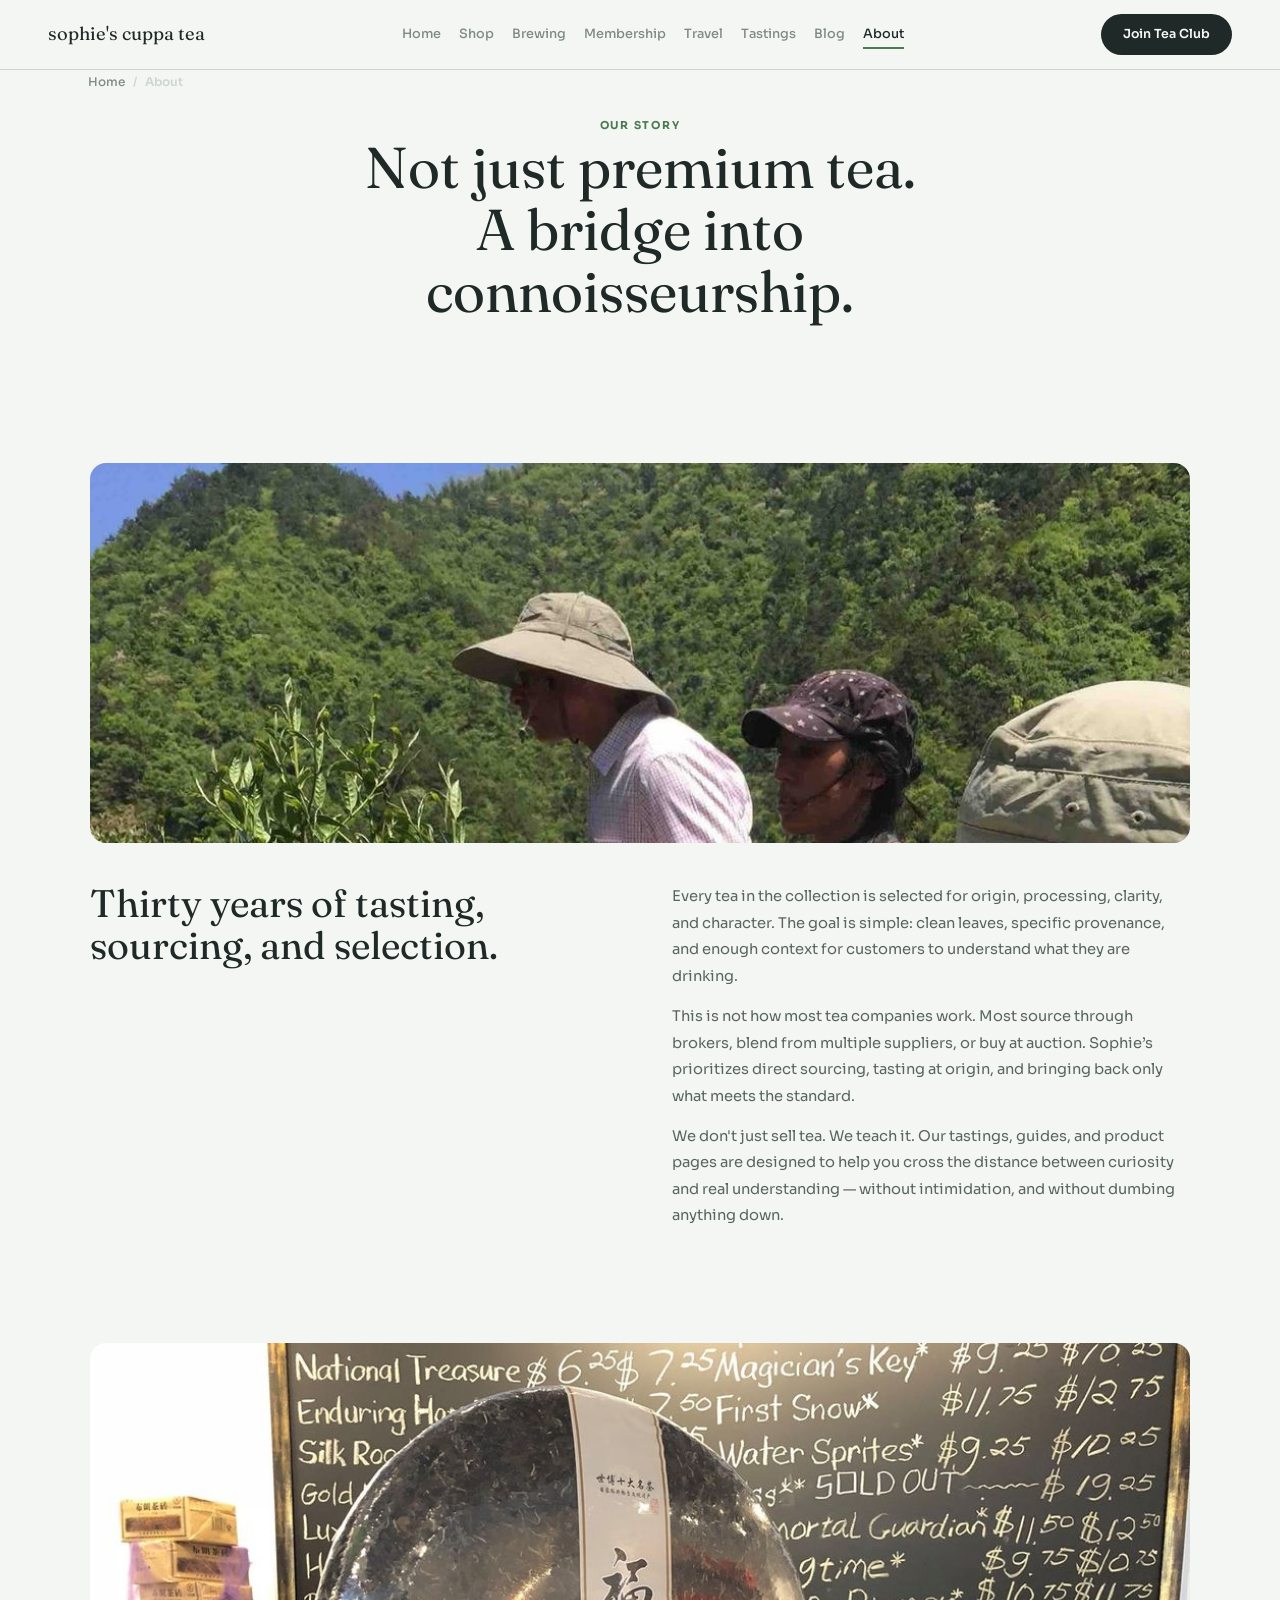
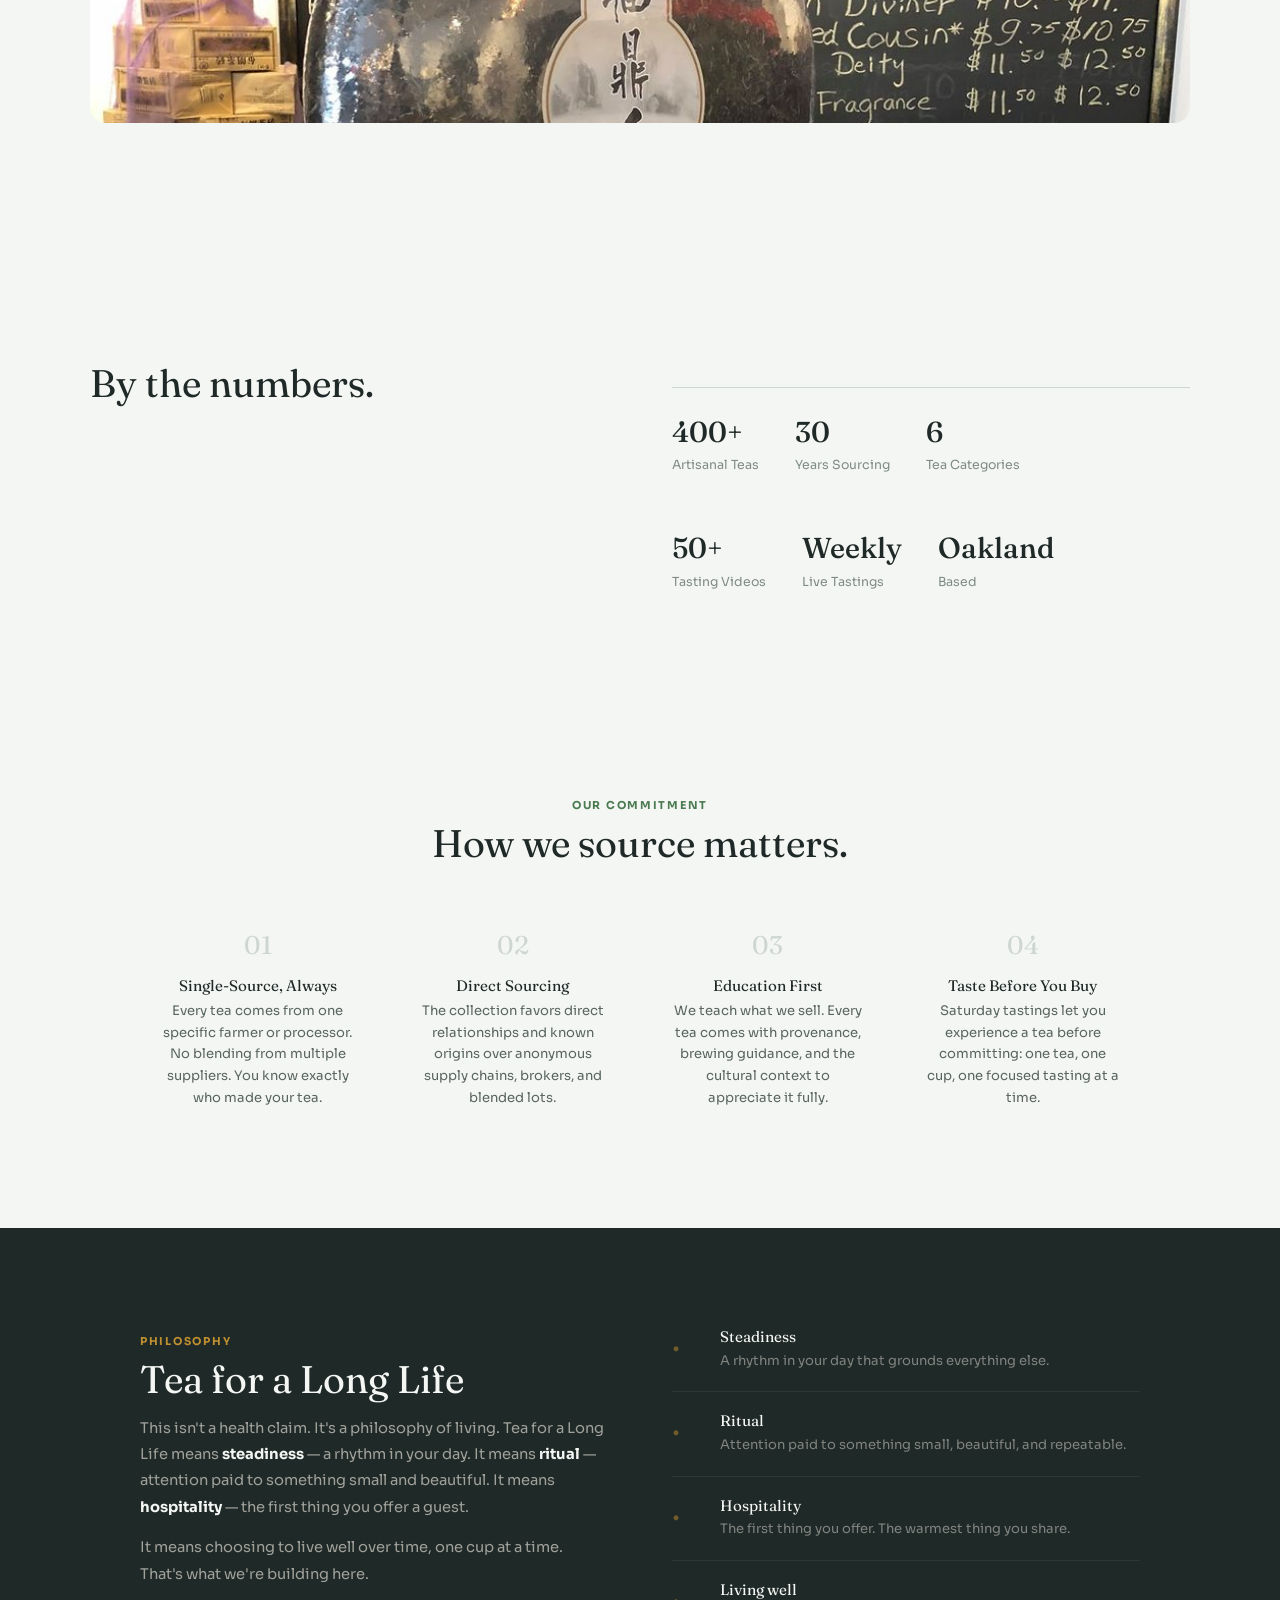
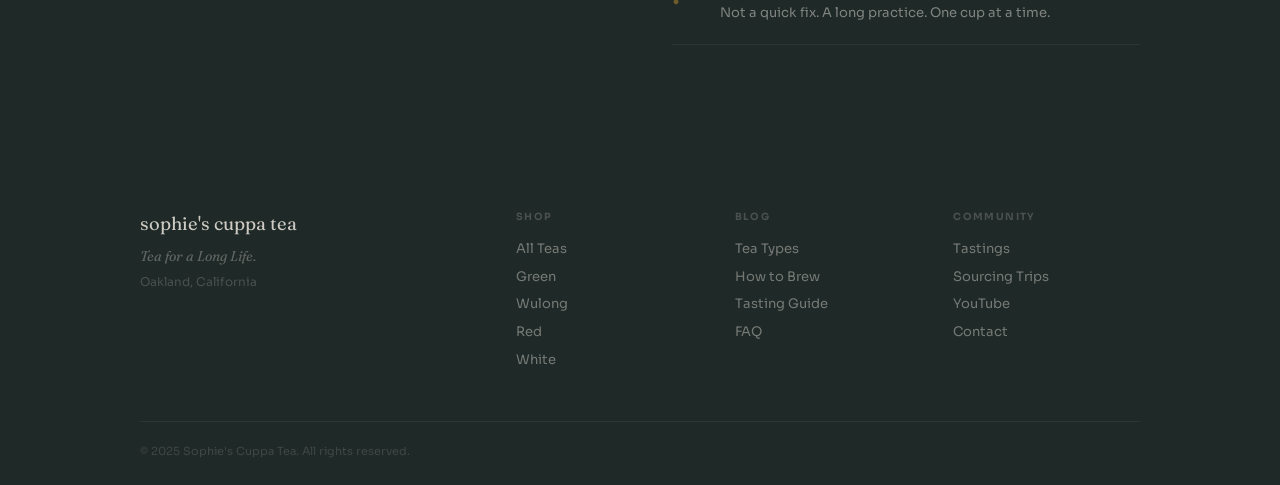
==== commit 27af8efd: "Make Blog page separate from brewing method" ====
--- a/about.html
+++ b/about.html
@@ -21,7 +21,7 @@
         <a href="membership.html">Membership</a>
         <a href="travel.html">Travel</a>
         <a href="tastings.html">Tastings</a>
-        <a href="learn.html">Learn</a>
+        <a href="learn.html">Blog</a>
         <a href="about.html" class="is-current">About</a>
       </div>
       <a href="membership.html" class="nav-btn">Join Tea Club</a>
@@ -149,7 +149,7 @@
         <div class="footer-brand"><span class="footer-logo">sophie's cuppa tea</span><p class="footer-motto">Tea for a Long Life.</p><p class="footer-loc">Oakland, California</p></div>
         <div class="footer-cols">
           <div class="footer-col"><h4>Shop</h4><a href="shop.html">All Teas</a><a href="shop.html">Green</a><a href="shop.html">Wulong</a><a href="shop.html">Red</a><a href="shop.html">White</a></div>
-          <div class="footer-col"><h4>Learn</h4><a href="learn.html">Tea Types</a><a href="learn.html">How to Brew</a><a href="learn.html">Tasting Guide</a><a href="learn.html">FAQ</a></div>
+          <div class="footer-col"><h4>Blog</h4><a href="learn.html">Tea Types</a><a href="brewing.html">How to Brew</a><a href="learn.html">Tasting Guide</a><a href="learn.html">FAQ</a></div>
           <div class="footer-col"><h4>Community</h4><a href="tastings.html">Tastings</a><a href="travel.html">Sourcing Trips</a><a href="https://www.youtube.com/@sophiescuppatea6726" target="_blank" rel="noopener">YouTube</a><a href="about.html">Contact</a></div>
         </div>
       </div>
--- a/styles.css
+++ b/styles.css
@@ -929,7 +929,7 @@
   padding-top: 16px;
 }
 .card--plush-peak-art {
-  --card-story-art: url("./img/plush-peak-story-art.png");
+  --card-story-art: url("./img/plush-peak-story-art-transparent.png");
   --mark-bg: #dfe9de;
 }
 .card--golden-osmanthus-art {
@@ -1007,7 +1007,7 @@
   text-transform: uppercase;
   color: rgba(31,41,39,0.48);
 }
-.card-mark--plush-peak { --story-art: url("./img/plush-peak-story-art.png"); }
+.card-mark--plush-peak { --story-art: url("./img/plush-peak-story-art-transparent.png"); }
 .card-mark--golden-osmanthus { --story-art: url("./img/golden-osmanthus-story-art.png"); }
 .card .card-mark {
   display: none;
@@ -1347,8 +1347,8 @@
   font-size: 0.92rem;
   line-height: 1.82;
 }
-.membership-buy { padding: 40px 48px 90px; }
-.membership-buy-grid { max-width: 1050px; margin: 0 auto; display: grid; grid-template-columns: 1.25fr 0.75fr; gap: 28px; align-items: start; }
+.membership-buy { padding: 18px 48px 72px; }
+.membership-buy-grid { max-width: 1050px; margin: 0 auto; display: grid; grid-template-columns: 0.75fr 1.25fr; gap: 28px; align-items: start; }
 .membership-story { background: var(--white); border: 1px solid var(--line); border-radius: 14px; padding: 38px; }
 .membership-story h2 { font-size: clamp(1.9rem, 3vw, 2.6rem); margin-top: 8px; }
 .membership-story p { color: var(--mid); margin-top: 14px; }
@@ -1388,11 +1388,68 @@
   display: none;
 }
 .is-plush-peak-session .pdp-grid,
-.is-plush-peak-session .tea-session {
+.is-plush-peak-session .tea-session,
+.is-golden-osmanthus-session .pdp-grid,
+.is-golden-osmanthus-session .tea-session {
   display: none;
 }
-.is-plush-peak-session .plush-clean {
+.is-plush-peak-session .plush-clean,
+.is-golden-osmanthus-session .plush-clean {
   display: block;
+  position: relative;
+  max-width: 1180px;
+  margin: 0 auto;
+}
+.is-plush-peak-session {
+  --editorial-session-bg: url("./img/plush-peak-session-bg-transparent.png");
+  --editorial-story-art: url("./img/plush-peak-story-art-transparent.png");
+  --editorial-accent: var(--red);
+  --editorial-wash-a: rgba(193,169,120,0.12);
+  --editorial-wash-b: rgba(95,112,92,0.12);
+  --editorial-art-opacity: 0.46;
+}
+.is-golden-osmanthus-session {
+  --editorial-session-bg: url("./img/golden-osmanthus-session-bg-transparent.png");
+  --editorial-story-art: url("./img/golden-osmanthus-story-art-transparent.png");
+  --editorial-accent: #b68423;
+  --editorial-wash-a: rgba(217,168,65,0.18);
+  --editorial-wash-b: rgba(133,107,55,0.12);
+  --editorial-art-opacity: 0.5;
+}
+.is-plush-peak-session .plush-clean::before,
+.is-golden-osmanthus-session .plush-clean::before {
+  content: '';
+  position: absolute;
+  z-index: 0;
+  left: 50%;
+  top: -110px;
+  width: min(138vw, 1680px);
+  height: 1100px;
+  transform: translateX(-50%);
+  background:
+    linear-gradient(90deg, rgba(244,246,243,0.9), rgba(244,246,243,0.14) 26%, rgba(244,246,243,0.2) 74%, rgba(244,246,243,0.92)),
+    linear-gradient(180deg, rgba(244,246,243,0.72), rgba(244,246,243,0.08) 22%, rgba(244,246,243,0.18) 68%, rgba(244,246,243,0.98)),
+    var(--editorial-session-bg) center top / auto 100% no-repeat;
+  opacity: 0.88;
+  -webkit-mask-image: radial-gradient(ellipse at 50% 40%, #000 0 34%, rgba(0,0,0,0.62) 56%, transparent 92%);
+  mask-image: radial-gradient(ellipse at 50% 40%, #000 0 34%, rgba(0,0,0,0.62) 56%, transparent 92%);
+  pointer-events: none;
+}
+.is-plush-peak-session .plush-clean::after,
+.is-golden-osmanthus-session .plush-clean::after {
+  content: '';
+  position: absolute;
+  z-index: 0;
+  right: -210px;
+  top: 470px;
+  width: min(68vw, 820px);
+  height: 760px;
+  background: var(--editorial-story-art) center / 82% auto no-repeat;
+  filter: saturate(0.52) blur(0.2px);
+  opacity: var(--editorial-art-opacity, 0.46);
+  -webkit-mask-image: radial-gradient(ellipse at 52% 48%, #000 0 30%, rgba(0,0,0,0.56) 56%, transparent 90%);
+  mask-image: radial-gradient(ellipse at 52% 48%, #000 0 30%, rgba(0,0,0,0.56) 56%, transparent 90%);
+  pointer-events: none;
 }
 .plush-clean-hero {
   display: grid;
@@ -1492,15 +1549,16 @@
   margin-top: 22px;
 }
 .plush-size-row button {
-  border: 1px solid var(--line);
+  border: 1px solid rgba(47,75,82,0.18);
   border-radius: 8px;
-  background: var(--paper);
+  background: var(--white);
   padding: 12px;
   color: var(--ink);
   font-family: var(--font);
   font-size: 0.82rem;
   font-weight: 700;
   text-align: left;
+  box-shadow: 0 8px 18px rgba(31,41,39,0.04);
 }
 .plush-size-row button small {
   display: block;
@@ -1579,33 +1637,467 @@
 }
 .plush-blog-actions a {
   display: inline-flex;
+  align-items: center;
   justify-content: center;
-  border: 1px solid var(--line);
+  gap: 8px;
+  border: 1px solid rgba(47,75,82,0.18);
   border-radius: 999px;
   padding: 12px 18px;
   color: var(--ink);
+  background: var(--white);
   font-size: 0.78rem;
   font-weight: 700;
   text-decoration: none;
+  box-shadow: 0 8px 18px rgba(31,41,39,0.04);
 }
 .plush-blog-actions a:first-child {
   border-color: var(--ink);
   background: var(--ink);
   color: var(--paper);
 }
-.is-plush-peak-session {
+.youtube-action-icon {
+  position: relative;
+  display: inline-flex;
+  width: 18px;
+  height: 13px;
+  flex: 0 0 auto;
+  align-items: center;
+  justify-content: center;
+  border-radius: 4px;
+  background: #d3382f;
+}
+.youtube-action-icon::before {
+  content: '';
+  width: 0;
+  height: 0;
+  margin-left: 1px;
+  border-top: 3.5px solid transparent;
+  border-bottom: 3.5px solid transparent;
+  border-left: 6px solid var(--paper);
+}
+.plush-dossier {
+  position: relative;
+  z-index: 1;
+  display: grid;
+  grid-template-columns: minmax(0, 1fr) 292px;
+  gap: 24px;
+  align-items: start;
+  padding: 10px 0 34px;
+}
+.plush-dossier-main {
+  position: relative;
+  min-height: 500px;
+  padding: 36px 42px;
+  border: 0;
+  border-radius: 0;
+  background: transparent;
+  overflow: hidden;
+}
+.plush-dossier-main::before {
+  content: '';
+  position: absolute;
+  inset: 0;
   background:
+    linear-gradient(90deg, rgba(138,106,56,0.05) 0 1px, transparent 1px 100%),
+    linear-gradient(rgba(138,106,56,0.04) 0 1px, transparent 1px 100%);
+  background-size: 34px 34px;
+  opacity: 0.35;
+  pointer-events: none;
+}
+.plush-dossier-kicker {
+  display: flex;
+  flex-wrap: wrap;
+  gap: 8px;
+  max-width: 620px;
+}
+.plush-dossier-kicker span {
+  border: 1px solid rgba(47,75,82,0.14);
+  border-radius: 999px;
+  background: rgba(255,255,255,0.62);
+  padding: 6px 11px;
+  font-size: 0.62rem;
+  font-weight: 700;
+  letter-spacing: 0.08em;
+  text-transform: uppercase;
+  color: var(--green);
+}
+.plush-dossier h1 {
+  position: relative;
+  z-index: 1;
+  max-width: 10ch;
+  margin-top: 34px;
+  font-size: clamp(4.25rem, 9.2vw, 8.2rem);
+  line-height: 0.92;
+  text-wrap: balance;
+}
+.plush-dossier-deck {
+  position: relative;
+  z-index: 1;
+  max-width: 640px;
+  margin-top: 24px;
+  font-family: var(--serif);
+  font-size: clamp(1.2rem, 1.65vw, 1.56rem);
+  line-height: 1.62;
+  color: var(--mid);
+  text-wrap: pretty;
+}
+.plush-dossier-art {
+  display: none;
+}
+.plush-dossier-art img {
+  width: 100%;
+  height: auto;
+}
+.plush-dossier-buy {
+  position: sticky;
+  top: 96px;
+  margin-top: 0;
+  border: 0;
+  border-top: 2px solid rgba(47,75,82,0.18);
+  border-bottom: 1px solid rgba(47,75,82,0.16);
+  border-radius: 0;
+  background: rgba(247,242,234,0.8);
+  box-shadow: none;
+}
+.plush-dossier-buy .plush-add {
+  background: var(--ink);
+  color: var(--paper);
+  box-shadow: 0 12px 26px rgba(31,41,39,0.14);
+}
+.plush-photo-drawer {
+  position: relative;
+  z-index: 1;
+  display: grid;
+  grid-template-columns: minmax(280px, 0.72fr) minmax(260px, 360px);
+  gap: 42px;
+  align-items: center;
+  margin: 34px 0 8px;
+  padding: 28px 0;
+  border-top: 1px solid rgba(47,75,82,0.12);
+  border-bottom: 1px solid rgba(47,75,82,0.1);
+}
+.plush-photo-drawer h2 {
+  max-width: 15ch;
+  margin-top: 8px;
+  font-size: clamp(1.45rem, 2.1vw, 2.1rem);
+  line-height: 1.08;
+  text-wrap: balance;
+}
+.plush-photo-drawer p {
+  max-width: 520px;
+  margin-top: 10px;
+  color: var(--mid);
+  font-size: 0.84rem;
+  line-height: 1.72;
+  text-wrap: pretty;
+}
+.plush-photo-strip {
+  display: flex;
+  justify-content: end;
+}
+.plush-photo-thumb {
+  position: relative;
+  display: block;
+  width: min(100%, 320px);
+  min-height: 260px;
+  overflow: hidden;
+  border: 1px solid rgba(47,75,82,0.14);
+  border-radius: 8px;
+  background: var(--white);
+  color: var(--paper);
+  box-shadow: 0 14px 34px rgba(31,41,39,0.06);
+}
+.plush-photo-thumb--leaf img {
+  object-fit: contain;
+  padding: 18px;
+  background: #f7f4ee;
+}
+.plush-photo-thumb img {
+  width: 100%;
+  height: 100%;
+  min-height: 260px;
+  object-fit: cover;
+  filter: saturate(0.76) contrast(0.92);
+  transition: transform 0.35s var(--ease), filter 0.35s var(--ease);
+}
+.plush-photo-thumb::after {
+  content: '';
+  position: absolute;
+  inset: 0;
+  background: linear-gradient(180deg, transparent 36%, rgba(17,25,23,0.72));
+  pointer-events: none;
+}
+.plush-photo-thumb span {
+  position: absolute;
+  z-index: 1;
+  left: 12px;
+  right: 12px;
+  bottom: 10px;
+  font-size: 0.62rem;
+  font-weight: 700;
+  letter-spacing: 0.08em;
+  text-transform: uppercase;
+}
+.plush-photo-thumb:hover img {
+  transform: scale(1.04);
+  filter: saturate(0.94) contrast(0.98);
+}
+.plush-field-guide {
+  position: relative;
+  z-index: 1;
+  margin-top: 6px;
+  min-height: 780px;
+  border: 0;
+  border-radius: 0;
+  background:
+    linear-gradient(180deg, rgba(138,106,56,0.22), rgba(138,106,56,0.22)) left top / 100% 1px no-repeat,
+    linear-gradient(180deg, rgba(138,106,56,0.16), rgba(138,106,56,0.16)) left bottom / 100% 1px no-repeat;
+  box-shadow: none;
+  overflow: visible;
+}
+.plush-field-guide::before {
+  content: '';
+  position: absolute;
+  right: -210px;
+  top: -156px;
+  width: min(70vw, 830px);
+  height: 720px;
+  background: var(--editorial-story-art) center / 84% auto no-repeat;
+  filter: saturate(0.55) blur(0.2px);
+  opacity: 0.34;
+  -webkit-mask-image: radial-gradient(ellipse at 52% 48%, #000 0 28%, rgba(0,0,0,0.56) 54%, transparent 88%);
+  mask-image: radial-gradient(ellipse at 52% 48%, #000 0 28%, rgba(0,0,0,0.56) 54%, transparent 88%);
+  pointer-events: none;
+}
+.plush-field-guide::after {
+  content: 'FIELD NOTES';
+  position: absolute;
+  left: 0;
+  top: 118px;
+  writing-mode: vertical-rl;
+  transform: rotate(180deg);
+  padding: 18px 8px;
+  background: rgba(138,106,56,0.08);
+  color: rgba(75,58,36,0.7);
+  font-family: var(--serif);
+  font-size: 1.55rem;
+  font-weight: 700;
+  letter-spacing: 0.08em;
+}
+.plush-field-guide-head {
+  position: relative;
+  z-index: 1;
+  display: grid;
+  grid-template-columns: minmax(300px, 0.66fr) minmax(360px, 1fr);
+  gap: 52px;
+  padding: 46px 46px 22px 86px;
+}
+.plush-field-guide-head h2 {
+  max-width: 15ch;
+  margin-top: 8px;
+  font-size: clamp(2.25rem, 3.6vw, 3.85rem);
+  line-height: 1.04;
+  text-wrap: balance;
+}
+.plush-field-guide-head p {
+  align-self: end;
+  max-width: 680px;
+  color: var(--mid);
+  font-family: var(--serif);
+  font-size: 1.08rem;
+  line-height: 1.72;
+  text-wrap: pretty;
+}
+.plush-field-spread {
+  position: relative;
+  z-index: 1;
+  display: grid;
+  grid-template-columns: minmax(0, 1fr) minmax(0, 1fr);
+  gap: 22px 52px;
+  padding: 20px 46px 50px 86px;
+}
+.plush-field-spread::before {
+  content: '';
+  position: absolute;
+  left: -150px;
+  bottom: -138px;
+  width: min(72%, 720px);
+  height: 560px;
+  background: var(--editorial-session-bg) left bottom / 120% auto no-repeat;
+  filter: saturate(0.38) contrast(0.92);
+  opacity: 0.32;
+  -webkit-mask-image: radial-gradient(ellipse at 38% 60%, #000 0 28%, rgba(0,0,0,0.52) 54%, transparent 88%);
+  mask-image: radial-gradient(ellipse at 38% 60%, #000 0 28%, rgba(0,0,0,0.52) 54%, transparent 88%);
+  pointer-events: none;
+}
+.plush-field-spread::after {
+  content: '';
+  position: absolute;
+  inset: 0;
+  background:
+    linear-gradient(90deg, rgba(138,106,56,0.045) 0 1px, transparent 1px 100%),
+    linear-gradient(rgba(138,106,56,0.035) 0 1px, transparent 1px 100%);
+  background-size: 28px 28px;
+  opacity: 0.6;
+  pointer-events: none;
+}
+.plush-field-note {
+  position: relative;
+  z-index: 1;
+  border-top: 1px solid rgba(138,106,56,0.4);
+  padding-top: 14px;
+}
+.plush-field-note--wide {
+  padding-right: 22px;
+}
+.plush-field-note span {
+  display: block;
+  margin-bottom: 8px;
+  color: var(--editorial-accent, var(--red));
+  font-family: var(--serif);
+  font-size: 1.12rem;
+  font-style: italic;
+}
+.plush-field-note h3 {
+  max-width: 24ch;
+  font-size: clamp(1.22rem, 1.72vw, 1.62rem);
+  line-height: 1.2;
+  text-wrap: balance;
+}
+.plush-field-note p {
+  margin-top: 11px;
+  color: var(--ink);
+  font-size: 0.88rem;
+  line-height: 1.78;
+  word-spacing: 0;
+  text-wrap: pretty;
+}
+.plush-field-note--callout {
+  padding: 20px;
+  border: 0;
+  border-top: 4px solid rgba(138,106,56,0.58);
+  border-bottom: 1px solid rgba(138,106,56,0.28);
+  background: rgba(255,255,232,0.18);
+  box-shadow: none;
+}
+.plush-dossier-notes {
+  display: grid;
+  grid-template-columns: repeat(4, 1fr);
+  gap: 0;
+  border-top: 1px solid rgba(47,75,82,0.14);
+  border-left: 1px solid rgba(47,75,82,0.14);
+}
+.plush-dossier-notes article {
+  min-height: 310px;
+  padding: 24px;
+  border-right: 1px solid rgba(47,75,82,0.14);
+  border-bottom: 1px solid rgba(47,75,82,0.14);
+  background: rgba(255,255,255,0.42);
+}
+.plush-dossier-notes span {
+  display: block;
+  margin-bottom: 18px;
+  font-size: 0.62rem;
+  font-weight: 700;
+  letter-spacing: 0.14em;
+  text-transform: uppercase;
+  color: var(--green);
+}
+.plush-dossier-notes h2 {
+  font-size: clamp(1.28rem, 2vw, 1.72rem);
+}
+.plush-dossier-notes p {
+  margin-top: 14px;
+  color: var(--mid);
+  font-size: 0.84rem;
+  line-height: 1.72;
+}
+.plush-dossier-deep-dive {
+  position: relative;
+  z-index: 1;
+  display: grid;
+  grid-template-columns: minmax(0, 1fr) auto;
+  gap: 32px;
+  align-items: end;
+  margin-top: 42px;
+  padding: 34px 0 4px;
+  border-top: 1px solid rgba(47,75,82,0.14);
+}
+.plush-dossier-deep-dive h2 {
+  max-width: 14ch;
+  margin-top: 8px;
+  font-size: clamp(2rem, 3.1vw, 3rem);
+  line-height: 1.06;
+  text-wrap: balance;
+}
+.plush-dossier-deep-dive p {
+  max-width: 660px;
+  margin-top: 14px;
+  color: var(--mid);
+  font-size: 0.94rem;
+  line-height: 1.8;
+  text-wrap: pretty;
+}
+.is-plush-peak-session,
+.is-golden-osmanthus-session {
+  background:
+    radial-gradient(circle at 12% 20%, var(--editorial-wash-a), transparent 26%),
+    radial-gradient(circle at 88% 56%, var(--editorial-wash-b), transparent 30%),
     var(--paper);
 }
-.is-plush-peak-session .breadcrumbs {
+.is-plush-peak-session .breadcrumbs,
+.is-golden-osmanthus-session .breadcrumbs {
   position: relative;
   z-index: 1;
 }
-.is-plush-peak-session .pdp {
-  position: relative;
-  max-width: 1180px;
+.is-plush-peak-session .pdp,
+.is-golden-osmanthus-session .pdp {
+  position: relative;
+  max-width: none;
   padding-top: 24px;
   padding-bottom: 64px;
+  overflow: hidden;
+}
+.is-plush-peak-session .pdp::before,
+.is-golden-osmanthus-session .pdp::before {
+  content: '';
+  position: absolute;
+  left: 50%;
+  top: -180px;
+  z-index: 0;
+  width: min(148vw, 1760px);
+  height: 1540px;
+  transform: translateX(-50%);
+  background:
+    linear-gradient(90deg, rgba(244,246,243,0.96) 0 8%, rgba(244,246,243,0.34) 24%, rgba(244,246,243,0.42) 74%, rgba(244,246,243,0.98) 100%),
+    linear-gradient(180deg, rgba(244,246,243,0.74), rgba(244,246,243,0.14) 18%, rgba(244,246,243,0.26) 66%, rgba(244,246,243,1)),
+    var(--editorial-session-bg) center top / auto 100% no-repeat;
+  opacity: 0.82;
+  -webkit-mask-image:
+    linear-gradient(90deg, transparent 0, rgba(0,0,0,0.7) 10%, #000 22%, #000 78%, rgba(0,0,0,0.68) 90%, transparent 100%),
+    linear-gradient(180deg, transparent 0, rgba(0,0,0,0.72) 7%, #000 17%, #000 66%, rgba(0,0,0,0.6) 80%, transparent 100%);
+  -webkit-mask-composite: source-in;
+  mask-image:
+    linear-gradient(90deg, transparent 0, rgba(0,0,0,0.7) 10%, #000 22%, #000 78%, rgba(0,0,0,0.68) 90%, transparent 100%),
+    linear-gradient(180deg, transparent 0, rgba(0,0,0,0.72) 7%, #000 17%, #000 66%, rgba(0,0,0,0.6) 80%, transparent 100%);
+  mask-composite: intersect;
+  pointer-events: none;
+}
+.is-plush-peak-session .pdp::after,
+.is-golden-osmanthus-session .pdp::after {
+  content: '';
+  position: absolute;
+  right: max(-220px, calc((100vw - 1180px) / 2 - 280px));
+  top: 390px;
+  z-index: 0;
+  width: min(68vw, 880px);
+  height: 860px;
+  background: var(--editorial-story-art) center / 82% auto no-repeat;
+  filter: saturate(0.52) blur(0.25px);
+  opacity: var(--editorial-art-opacity, 0.46);
+  -webkit-mask-image: radial-gradient(ellipse at 50% 48%, #000 0 28%, rgba(0,0,0,0.54) 56%, transparent 90%);
+  mask-image: radial-gradient(ellipse at 50% 48%, #000 0 28%, rgba(0,0,0,0.54) 56%, transparent 90%);
+  pointer-events: none;
 }
 .is-plush-peak-session .pdp-grid {
   display: none;
@@ -1826,7 +2318,7 @@
   color: rgba(31,41,39,0.46) !important;
 }
 .pdp-image-placeholder.pdp-story-art--plush-peak {
-  --pdp-story-art: url("./img/plush-peak-story-art.png");
+  --pdp-story-art: url("./img/plush-peak-story-art-transparent.png");
   aspect-ratio: 4 / 5;
   background:
     linear-gradient(180deg, rgba(255,255,255,0.62), rgba(244,246,243,0.9)),
@@ -1946,14 +2438,14 @@
   grid-column: span 2;
   background:
     linear-gradient(135deg, rgba(31,41,39,0.92), rgba(47,75,82,0.82)),
-    url("./img/plush-peak-session-bg.png") center 72% / cover;
+    url("./img/plush-peak-session-bg-transparent.png") center 72% / cover;
   color: var(--paper);
 }
 .session-card--blog {
   grid-column: span 1;
   background:
     linear-gradient(180deg, rgba(255,255,255,0.78), rgba(255,255,255,0.92)),
-    url("./img/plush-peak-story-art.png") right 20px top 20px / 42% auto no-repeat;
+    url("./img/plush-peak-story-art-transparent.png") right 20px top 20px / 42% auto no-repeat;
 }
 .is-plush-peak-session .session-card--wide,
 .is-plush-peak-session .session-card--blog {
@@ -2109,7 +2601,7 @@
   padding: 96px 48px;
   background:
     linear-gradient(180deg, rgba(244,246,243,0.86), rgba(244,246,243,0.96)),
-    url("./img/plush-peak-session-bg.png") center / min(1180px, 112vw) auto no-repeat;
+    url("./img/plush-peak-session-bg-transparent.png") center / min(1180px, 112vw) auto no-repeat;
 }
 .travel-map-copy {
   max-width: 620px;
@@ -2275,6 +2767,14 @@
   .pdp-grid { grid-template-columns: 1fr; gap: 24px; } .pdp-media { position: static; }
   .is-plush-peak-session .pdp-grid { grid-template-columns: 1fr; min-height: auto; }
   .plush-clean-hero { grid-template-columns: 0.82fr 1fr; gap: 24px; }
+  .plush-dossier { grid-template-columns: 1fr; gap: 22px; }
+  .plush-dossier-main { min-height: 460px; }
+  .plush-dossier-buy { position: static; }
+  .plush-photo-drawer { grid-template-columns: 1fr; gap: 18px; }
+  .plush-field-guide-head { grid-template-columns: 1fr; gap: 12px; padding-left: 72px; }
+  .plush-field-guide-head p { align-self: start; }
+  .plush-field-spread { grid-template-columns: 1fr 1fr; gap: 24px; padding-left: 72px; }
+  .plush-dossier-notes { grid-template-columns: repeat(2, 1fr); }
   .plush-clean-art { min-height: 420px; }
   .plush-buy { grid-column: 1 / -1; }
   .plush-size-row { grid-template-columns: repeat(3, 1fr); }
@@ -2371,6 +2871,33 @@
   .pdp { padding: 12px 16px 80px; } .pdp-similar { grid-template-columns: 1fr 1fr; }
   .is-plush-peak-session .pdp { padding-top: 24px; }
   .plush-clean-hero { grid-template-columns: 1fr; gap: 18px; padding-top: 8px; padding-bottom: 38px; }
+  .plush-dossier { gap: 18px; padding-top: 8px; padding-bottom: 38px; }
+  .plush-dossier-main {
+    min-height: 500px;
+    padding: 24px;
+    background: transparent;
+  }
+  .plush-dossier h1 { font-size: clamp(3.65rem, 18vw, 5.5rem); line-height: 0.96; }
+  .plush-dossier-deck { font-size: 1.04rem; line-height: 1.66; }
+  .plush-dossier-art { right: 8px; bottom: 10px; width: 52%; opacity: 0.28; }
+  .plush-photo-drawer { gap: 16px; margin-top: 26px; padding: 22px 0; }
+  .plush-photo-drawer h2 { max-width: 14ch; font-size: clamp(1.55rem, 7vw, 2.2rem); }
+  .plush-photo-strip { justify-content: start; }
+  .plush-photo-thumb { width: min(100%, 260px); min-height: 220px; }
+  .plush-photo-thumb img { min-height: 220px; }
+  .plush-field-guide { min-height: 0; }
+  .plush-field-guide::before { right: -140px; top: -92px; width: 460px; height: 380px; opacity: 0.38; }
+  .plush-field-guide::after { display: none; }
+  .plush-field-guide-head { padding: 26px 22px 20px; }
+  .plush-field-guide-head h2 { max-width: 13ch; font-size: clamp(2rem, 9.2vw, 3rem); line-height: 1.06; }
+  .plush-field-guide-head p { font-size: 0.98rem; line-height: 1.68; }
+  .plush-field-spread { grid-template-columns: 1fr; padding: 26px 22px 30px; }
+  .plush-field-spread::before { left: -96px; bottom: -76px; top: auto; width: 420px; height: 320px; opacity: 0.26; }
+  .plush-field-note--wide { grid-row: auto; }
+  .plush-field-note h3 { max-width: 22ch; }
+  .plush-dossier-notes { grid-template-columns: 1fr; }
+  .plush-dossier-notes article { min-height: auto; padding: 22px; }
+  .plush-dossier-deep-dive { grid-template-columns: 1fr; align-items: start; gap: 22px; }
   .plush-clean-art { min-height: 320px; }
   .plush-clean-copy h1 { font-size: clamp(3rem, 18vw, 5rem); }
   .plush-deck { font-size: 1.12rem; }
